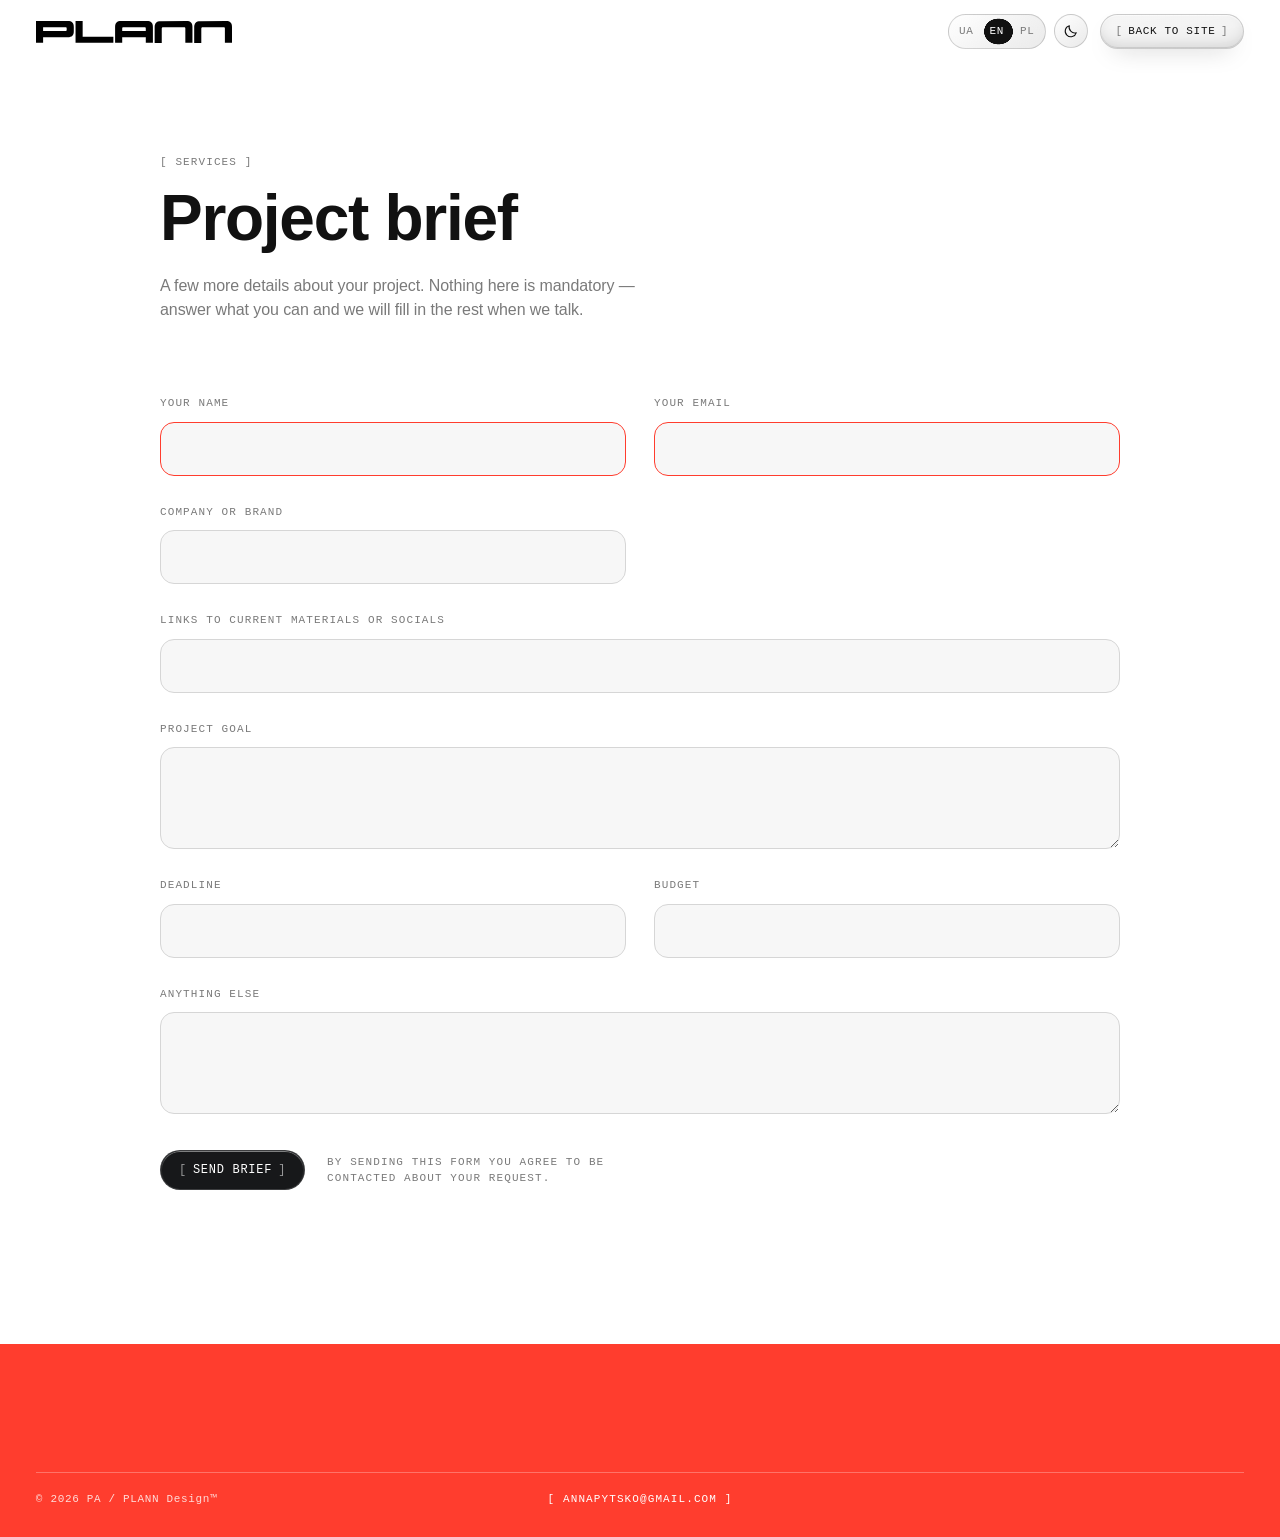
==== brief.html @ 2daeed13 "Nowy kroj pisma: Satoshi + Clash Display zamiast Switzer Satoshi w tekscie i interfejsie, Clash Disp" ====
<!DOCTYPE html>
<html lang="en" data-theme="light">
<head>
  <meta charset="utf-8">
  <meta name="viewport" content="width=device-width, initial-scale=1">
  <title>Project brief · PLANN Design</title>
  <meta name="description" content="A short brief that helps me prepare for your project.">
  <meta name="theme-color" content="#faf9f7">

  <!-- Strona pomocnicza: nie ma jej w nawigacji, prowadzi do niej tylko
       automatyczna odpowiedz wysylana po formularzu kontaktowym. -->
  <meta name="robots" content="noindex, follow">
  <link rel="canonical" href="https://annapl20.github.io/plann_design/brief.html">

  <link rel="icon" href="img/logo-pa-dark.svg" type="image/svg+xml" media="(prefers-color-scheme: light)">
  <link rel="icon" href="img/logo-pa-white.svg" type="image/svg+xml" media="(prefers-color-scheme: dark)">

  <link rel="preload" href="fonts/Satoshi-400.woff2" as="font" type="font/woff2" crossorigin>
  <link rel="preload" href="fonts/Satoshi-500.woff2" as="font" type="font/woff2" crossorigin>
  <link rel="stylesheet" href="style.css">
</head>

<body class="is-loaded" data-meta-key="brief">
  <a class="skip" href="#main" data-i18n="a11y.skip">Skip to content</a>
  <div class="cursor" aria-hidden="true"><span>View</span></div>

  <!-- Szapka uproszczona: logo, powrot na strone glowna, jezyk i motyw -->
  <header class="nav" id="nav">
    <a class="logo" href="index.html" data-i18n-attr="aria-label:a11y.home" aria-label="PLANN Design — home">
      <img class="logo__img logo__img--onink" src="img/logo-plann-white.svg" alt="PLANN Design" onerror="this.closest('.logo').classList.add('is-missing')">
      <img class="logo__img logo__img--onpaper" src="img/logo-plann-dark.svg" alt="" aria-hidden="true" onerror="this.closest('.logo').classList.add('is-missing')">
      <span class="logo__text" aria-hidden="true">PLANN</span>
    </a>

    <div class="nav__right">
      <div class="lang nav__lang" role="group" aria-label="Language">
        <button class="lang__btn" type="button" data-lang="uk" aria-pressed="false">UA</button>
        <button class="lang__btn is-active" type="button" data-lang="en" aria-pressed="true">EN</button>
        <button class="lang__btn" type="button" data-lang="pl" aria-pressed="false">PL</button>
      </div>

      <button class="theme-toggle" id="themeToggle" type="button" aria-pressed="false" data-i18n-attr="aria-label:a11y.theme" aria-label="Switch color theme">
        <svg class="icon-sun" viewBox="0 0 24 24" width="16" height="16" fill="none" stroke="currentColor" stroke-width="1.6" stroke-linecap="round"><circle cx="12" cy="12" r="4"/><path d="M12 2v2M12 20v2M2 12h2M20 12h2M4.9 4.9l1.4 1.4M17.7 17.7l1.4 1.4M4.9 19.1l1.4-1.4M17.7 6.3l1.4-1.4"/></svg>
        <svg class="icon-moon" viewBox="0 0 24 24" width="16" height="16" fill="none" stroke="currentColor" stroke-width="1.6" stroke-linecap="round" stroke-linejoin="round"><path d="M20 14.5A8.5 8.5 0 0 1 9.5 4a8.5 8.5 0 1 0 10.5 10.5Z"/></svg>
      </button>

      <a class="btn btn--small nav__back" href="index.html">
        <span class="btn__br" aria-hidden="true">[</span><span data-i18n="brief.back">Back to site</span><span class="btn__br" aria-hidden="true">]</span>
      </a>
    </div>
  </header>

  <main id="main">
    <section class="section brief">
      <div class="container brief__inner">
        <p class="label label--br" data-i18n="services.label">Services</p>
        <h1 class="display h2 brief__title" data-i18n="brief.title">Project brief</h1>
        <p class="lead brief__intro" data-i18n="brief.intro">A few more details about your project. Nothing here is mandatory — answer what you can and we will fill in the rest when we talk.</p>

        <form class="brief__form" data-brief-form novalidate>
          <label class="field">
            <span class="label field__label" data-i18n="brief.name">Your name</span>
            <input class="field__input" type="text" name="name" autocomplete="name" data-brief-name required>
          </label>

          <label class="field">
            <span class="label field__label" data-i18n="brief.email">Your email</span>
            <input class="field__input" type="email" name="email" autocomplete="email" inputmode="email" spellcheck="false" data-brief-email required>
          </label>

          <label class="field">
            <span class="label field__label" data-i18n="brief.company">Company or brand</span>
            <input class="field__input" type="text" name="company" autocomplete="organization">
          </label>

          <label class="field field--wide">
            <span class="label field__label" data-i18n="brief.links">Links to current materials or socials</span>
            <input class="field__input" type="text" name="links" inputmode="url" spellcheck="false">
          </label>

          <label class="field field--wide">
            <span class="label field__label" data-i18n="brief.goal">Project goal</span>
            <textarea class="field__input field__input--area" name="goal" rows="3"></textarea>
          </label>

          <label class="field">
            <span class="label field__label" data-i18n="brief.deadline">Deadline</span>
            <input class="field__input" type="text" name="deadline">
          </label>

          <label class="field">
            <span class="label field__label" data-i18n="brief.budget">Budget</span>
            <input class="field__input" type="text" name="budget">
          </label>

          <label class="field field--wide">
            <span class="label field__label" data-i18n="brief.extra">Anything else</span>
            <textarea class="field__input field__input--area" name="extra" rows="3"></textarea>
          </label>

          <!-- Pola techniczne FormSubmit (formsubmit.co) -->
          <input type="hidden" name="_subject" value="Project brief from PLANN Design website">
          <input type="hidden" name="_template" value="table">
          <input type="hidden" name="_captcha" value="false">
          <!-- Pulapka na boty -->
          <input class="wiz__honey" type="text" name="_honey" tabindex="-1" autocomplete="off" aria-hidden="true">

          <div class="brief__actions field--wide">
            <button class="btn btn--solid" type="submit" data-brief-send>
              <span class="btn__br" aria-hidden="true">[</span><span data-brief-send-label data-i18n="brief.send">Send brief</span><span class="btn__br" aria-hidden="true">]</span>
            </button>
            <p class="label brief__note" data-i18n="wiz.consent">By sending this form you agree to be contacted about your request.</p>
          </div>

          <p class="wiz__fail field--wide" data-brief-fail hidden role="alert">
            <span data-brief-fail-text data-i18n="brief.fail">The brief did not go through. Please write to me directly:</span>
            <a href="mailto:annapytsko@gmail.com?subject=Project%20brief">annapytsko@gmail.com</a>
          </p>
        </form>

        <!-- Ekran podziekowania — ten sam co w kreatorze na stronie glownej -->
        <div class="brief__done" data-brief-done hidden>
          <span class="wiz__check" aria-hidden="true">
            <svg viewBox="0 0 48 48" width="100%" height="100%" fill="none" stroke="currentColor" stroke-width="3" stroke-linecap="round" stroke-linejoin="round"><path d="M10 25.5 20 35 38 14"/></svg>
          </span>
          <h2 class="display wiz__q" data-i18n="brief.doneTitle">Brief received</h2>
          <p class="wiz__doneLead" data-i18n="brief.doneLead">Thank you. I will read it and get back to you within 24-48 hours.</p>
          <a class="btn" href="index.html">
            <span class="btn__br" aria-hidden="true">[</span><span data-i18n="brief.back">Back to site</span><span class="btn__br" aria-hidden="true">]</span>
          </a>
        </div>
      </div>
    </section>
  </main>

  <footer class="footer accent-block" id="footer">
    <div class="container">
      <div class="footer__grid">
        <p class="label footer__meta">© <span data-year>2026</span> PA / PLANN Design™</p>
        <a class="label footer__top" href="mailto:annapytsko@gmail.com">[ annapytsko@gmail.com ]</a>
      </div>
    </div>
  </footer>

  <!-- Filtr gooey dla przelacznika jezyka -->
  <svg class="goo-defs" width="0" height="0" aria-hidden="true" focusable="false" style="position:absolute;width:0;height:0;overflow:hidden">
    <filter id="goo-lang" color-interpolation-filters="sRGB">
      <feGaussianBlur in="SourceGraphic" stdDeviation="5" result="blur"/>
      <feColorMatrix in="blur" type="matrix" values="1 0 0 0 0  0 1 0 0 0  0 0 1 0 0  0 0 0 24 -12"/>
    </filter>
  </svg>

  <script src="js/i18n.js" defer></script>
  <script src="script.js" defer></script>
  <script src="js/ui-liquid.js" defer></script>
  <script src="js/brief.js" defer></script>
</body>
</html>
---- style.css ----
/* =============================================================================
   PLANN Design — Anna Pytsko · portfolio
   Struktura pliku:
   0. Fonty lokalne (@font-face)
   1. Tokeny (kolory, fonty, odstępy)   7. Sekcja Projekty      13. Stopka
   2. Reset i baza                      8. Sekcja O mnie        14. Warstwy globalne (siatka, kursor, rozmycie)
   3. Typografia                        9. Sekcja Usługi        15. Animacje wejścia / reveal
   4. Układ                            10. Sekcja Sklep         16. Responsywność
   5. Nawigacja + menu mobilne         11. Sekcja Kontakt       17. Ograniczony ruch
   6. Przyciski + hero                 12. Pasek przewijany
   ============================================================================= */

/* ---------------------------------------------------------------------------
   0. FONTY LOKALNE (folder fonts/)
   Zadnych zapytan do obcych serwerow — wszystkie pliki .woff2 leza w projekcie.
     Satoshi        — Fontshare, bezplatna licencja komercyjna: tekst i interfejs
     Clash Display  — Fontshare, bezplatna licencja komercyjna: duze naglowki
     Fragment Mono  — OFL: podpisy techniczne, etykiety, adnotacje
     DSEG7 Classic  — OFL: wylacznie cyfry zegara (wyglad elektronicznego tabla)
   Satoshi nie zawiera cyrylicy, wiec dla zakresu cyrylickiego ta sama rodzina
   wskazuje na plik Inter (unicode-range decyduje znak po znaku).
   --------------------------------------------------------------------------- */
@font-face {
  font-family: "Satoshi";
  src: url("fonts/Satoshi-400.woff2") format("woff2");
  font-weight: 400;
  font-style: normal;
  font-display: swap;
}
@font-face {
  font-family: "Satoshi";
  src: url("fonts/Satoshi-500.woff2") format("woff2");
  font-weight: 500;
  font-style: normal;
  font-display: swap;
}
@font-face {
  font-family: "Satoshi";
  src: url("fonts/Satoshi-700.woff2") format("woff2");
  font-weight: 600 900;
  font-style: normal;
  font-display: swap;
}
/* Cyrylica — Satoshi jej nie ma, wiec podstawiamy Inter w tym samym zakresie */
@font-face {
  font-family: "Satoshi";
  src: url("fonts/Inter-var-cyrillic.woff2") format("woff2");
  font-weight: 100 900;
  font-style: normal;
  font-display: swap;
  unicode-range: U+0301, U+0400-045F, U+0490-0491, U+04B0-04B1, U+2116;
}

/* Krój tytulowy — szeroki, charakterystyczny, tylko do duzych naglowkow */
@font-face {
  font-family: "Clash Display";
  src: url("fonts/ClashDisplay-500.woff2") format("woff2");
  font-weight: 400 500;
  font-style: normal;
  font-display: swap;
}
@font-face {
  font-family: "Clash Display";
  src: url("fonts/ClashDisplay-600.woff2") format("woff2");
  font-weight: 600 900;
  font-style: normal;
  font-display: swap;
}
@font-face {
  font-family: "Clash Display";
  src: url("fonts/Inter-var-cyrillic.woff2") format("woff2");
  font-weight: 100 900;
  font-style: normal;
  font-display: swap;
  unicode-range: U+0301, U+0400-045F, U+0490-0491, U+04B0-04B1, U+2116;
}

/* Mono — adnotacje, etykiety */
@font-face {
  font-family: "Fragment Mono";
  src: url("fonts/FragmentMono-400-latin.woff2") format("woff2");
  font-weight: 400;
  font-style: normal;
  font-display: swap;
  unicode-range: U+0000-00FF, U+0131, U+0152-0153, U+02BB-02BC, U+02C6, U+02DA, U+02DC, U+2000-206F, U+20AC, U+2122, U+2191, U+2193, U+2212, U+2215, U+FEFF, U+FFFD;
}
@font-face {
  font-family: "Fragment Mono";
  src: url("fonts/FragmentMono-400-latin-ext.woff2") format("woff2");
  font-weight: 400;
  font-style: normal;
  font-display: swap;
  unicode-range: U+0100-02BA, U+02BD-02C5, U+02C7-02CC, U+02CE-02D7, U+02DD-02FF, U+1D00-1DBF, U+1E00-1E9F, U+1EF2-1EFF, U+20A0-20AB, U+20AD-20C0, U+2113, U+2C60-2C7F, U+A720-A7FF;
}
@font-face {
  font-family: "Fragment Mono";
  src: url("fonts/FragmentMono-400i-latin.woff2") format("woff2");
  font-weight: 400;
  font-style: italic;
  font-display: swap;
  unicode-range: U+0000-00FF, U+0131, U+0152-0153, U+02BB-02BC, U+02C6, U+02DA, U+02DC, U+2000-206F, U+20AC, U+2122, U+2191, U+2193, U+2212, U+2215, U+FEFF, U+FFFD;
}
@font-face {
  font-family: "Fragment Mono";
  src: url("fonts/FragmentMono-400i-latin-ext.woff2") format("woff2");
  font-weight: 400;
  font-style: italic;
  font-display: swap;
  unicode-range: U+0100-02BA, U+02BD-02C5, U+02C7-02CC, U+02CE-02D7, U+02DD-02FF, U+1D00-1DBF, U+1E00-1E9F, U+1EF2-1EFF, U+20A0-20AB, U+20AD-20C0, U+2113, U+2C60-2C7F, U+A720-A7FF;
}

/* Zegar — tylko cyfry, dwukropek i spacja */
@font-face {
  font-family: "DSEG7 Classic";
  src: url("fonts/DSEG7Classic-Regular.woff2") format("woff2");
  font-weight: 400;
  font-style: normal;
  font-display: swap;
  unicode-range: U+0020, U+0030-0039, U+003A, U+002E;
}

/* ---------------------------------------------------------------------------
   1. TOKENY
   "Tusz" (ink) i "papier" (paper) to dwie powierzchnie strony. Motyw decyduje,
   która jest tłem, a sekcje z klasą .invert odwracają je lokalnie.
   Kolor akcentu zmienisz w jednym miejscu: --accent-onink / --accent-onpaper.
   --------------------------------------------------------------------------- */
:root {
  --ink: #0b0b0c;
  --paper: #faf9f7;
  --accent-onink: #ff3d2e;
  --accent-onpaper: #ff3d2e;
  --ok: #3ddc84;

  /* motyw domyślny: jasny — jak w referencji */
  --t-bg: var(--paper);
  --t-fg: var(--ink);
  --t-accent: var(--accent-onpaper);
  --t-accent-inv: var(--accent-onink);
  --t-onink: none;
  --t-onpaper: block;

  /* bieżąca powierzchnia (nadpisywana w .invert) */
  --bg: var(--t-bg);
  --fg: var(--t-fg);
  --accent: var(--t-accent);
  --logo-onink: var(--t-onink);
  --logo-onpaper: var(--t-onpaper);

  --font-display: "Satoshi", "Helvetica Neue", Helvetica, Arial, sans-serif;
  --font-body: "Satoshi", "Helvetica Neue", Helvetica, Arial, sans-serif;
  --font-title: "Clash Display", "Satoshi", "Helvetica Neue", Helvetica, Arial, sans-serif;
  --font-mono: "Fragment Mono", ui-monospace, "SF Mono", Menlo, Consolas, monospace;
  --font-clock: "DSEG7 Classic", "Fragment Mono", ui-monospace, monospace;

  --container: 1440px;
  --gutter: clamp(16px, 2.8vw, 40px);
  --section: clamp(96px, 12vw, 160px);
  --nav-h: 60px;
  --radius: 6px;
  --radius-lg: 14px;

  --ease-out: cubic-bezier(.16, 1, .3, 1);
  --ease: cubic-bezier(.22, .61, .36, 1);
}

:root[data-theme="dark"] {
  --t-bg: var(--ink);
  --t-fg: var(--paper);
  --t-accent: var(--accent-onink);
  --t-accent-inv: var(--accent-onpaper);
  --t-onink: block;
  --t-onpaper: none;
}

/* Odwrócona powierzchnia (papier w motywie ciemnym, tusz w jasnym) */
.invert {
  --bg: var(--t-fg);
  --fg: var(--t-bg);
  --accent: var(--t-accent-inv);
  --logo-onink: var(--t-onpaper);
  --logo-onpaper: var(--t-onink);
  background: var(--bg);
  color: var(--fg);
}

/* Tokeny pochodne — liczone osobno dla :root i .invert, bo zależą od --fg */
:root,
.invert,
.accent-block {
  --muted: color-mix(in srgb, var(--fg) 58%, transparent);
  --faint: color-mix(in srgb, var(--fg) 36%, transparent);
  --line: color-mix(in srgb, var(--fg) 12%, transparent);
  --line-strong: color-mix(in srgb, var(--fg) 28%, transparent);
  --surface: color-mix(in srgb, var(--fg) 5%, var(--bg));
  --surface-2: color-mix(in srgb, var(--fg) 9%, var(--bg));
}

/* ---------------------------------------------------------------------------
   2. RESET I BAZA
   --------------------------------------------------------------------------- */
*, *::before, *::after { box-sizing: border-box; }

html {
  scroll-behavior: smooth;
  scroll-padding-top: calc(var(--nav-h) + 32px);
  -webkit-text-size-adjust: 100%;
}

body {
  margin: 0;
  background: var(--t-bg);
  color: var(--t-fg);
  font-family: var(--font-body);
  font-size: 1.0625rem;
  line-height: 1.6;
  -webkit-font-smoothing: antialiased;
  -moz-osx-font-smoothing: grayscale;
  overflow-x: clip;
  transition: background-color .5s var(--ease), color .5s var(--ease);
}
body.is-locked { overflow: hidden; }

img, svg, video { display: block; max-width: 100%; }
a { color: inherit; text-decoration: none; }
button { font: inherit; color: inherit; background: none; border: 0; padding: 0; cursor: pointer; }
h1, h2, h3, p, ul, dl, dd, figure { margin: 0; }
ul { padding: 0; list-style: none; }
strong { font-weight: 700; }

::selection { background: var(--t-accent); color: #fff; }

:focus-visible { outline: 2px solid var(--accent); outline-offset: 4px; border-radius: 4px; }

.skip {
  position: absolute; left: 16px; top: -80px; z-index: 1000;
  padding: 10px 16px; border-radius: 999px;
  background: var(--t-fg); color: var(--t-bg);
  font-family: var(--font-mono); font-size: .75rem; text-transform: uppercase; letter-spacing: .06em;
}
.skip:focus { top: 16px; }

/* ---------------------------------------------------------------------------
   3. TYPOGRAFIA
   Title: Clash Display · Display/Body: Satoshi · Mono: Fragment Mono (adnotacje)
   Wszystkie pliki fontow leza lokalnie w folderze fonts/ — patrz sekcja 0.
   --------------------------------------------------------------------------- */
.label {
  font-family: var(--font-mono);
  font-size: .6875rem;
  letter-spacing: .08em;
  text-transform: uppercase;
  line-height: 1.5;
  color: var(--muted);
}
.label--br::before { content: "[ "; }
.label--br::after  { content: " ]"; }

.display {
  font-family: var(--font-display);
  font-weight: 500;
  letter-spacing: -.025em;
  line-height: .96;
  text-wrap: balance;
}
.h1 { font-size: clamp(2.75rem, 7vw, 7rem); }
.h2 { font-size: clamp(2.25rem, 4.8vw, 4.5rem); line-height: 1; }
.h3 { font-size: clamp(1.5rem, 2.6vw, 2.5rem); line-height: 1.1; letter-spacing: -.02em; }

.lead {
  font-size: clamp(1.0625rem, 1.35vw, 1.25rem);
  line-height: 1.55;
  color: var(--muted);
  max-width: 54ch;
  text-wrap: pretty;
}

/* ---------------------------------------------------------------------------
   4. UKŁAD
   --------------------------------------------------------------------------- */
.container {
  width: min(var(--container), 100% - var(--gutter) * 2);
  margin-inline: auto;
}

.section { position: relative; padding-block: var(--section); }

.section__head {
  display: grid;
  grid-template-columns: 1.1fr 1fr;
  align-items: end;
  gap: clamp(24px, 4vw, 64px);
  margin-bottom: clamp(48px, 6vw, 88px);
}
.section__title { margin-top: 20px; }
.section__aside { display: flex; flex-direction: column; gap: 24px; align-items: flex-start; }
.section__links { display: flex; flex-wrap: wrap; gap: 8px; }

/* ---------------------------------------------------------------------------
   5. NAWIGACJA + MENU MOBILNE
   --------------------------------------------------------------------------- */
.nav {
  position: fixed;
  top: 14px;
  left: 50%;
  z-index: 100;
  width: min(1360px, 100% - 28px);
  height: var(--nav-h);
  display: flex;
  align-items: center;
  justify-content: space-between;
  gap: 16px;
  padding: 0 10px 0 20px;
  border-radius: 999px;
  border: 1px solid color-mix(in srgb, var(--t-fg) 10%, transparent);
  background: color-mix(in srgb, var(--t-bg) 70%, transparent);
  -webkit-backdrop-filter: blur(18px) saturate(140%);
  backdrop-filter: blur(18px) saturate(140%);
  color: var(--t-fg);
  opacity: 0;
  transform: translate(-50%, -14px);
  transition: opacity .8s var(--ease-out) .2s, transform .8s var(--ease-out) .2s,
              width .5s var(--ease), background-color .4s var(--ease), border-color .4s var(--ease);
}
.is-loaded .nav { opacity: 1; transform: translate(-50%, 0); }
.nav--scrolled {
  width: min(1180px, 100% - 28px);
  background: color-mix(in srgb, var(--t-bg) 84%, transparent);
  border-color: color-mix(in srgb, var(--t-fg) 14%, transparent);
}

/* Logo: dwa warianty pliku, widoczność sterowana tokenem powierzchni */
.logo { display: inline-flex; align-items: center; height: 36px; flex: none; }
.logo__img { height: 100%; width: auto; }
.logo__img--onink   { display: var(--logo-onink); }
.logo__img--onpaper { display: var(--logo-onpaper); }
.logo__text {
  display: none;
  font-family: var(--font-display);
  font-weight: 600;
  font-size: 1.05rem;
  letter-spacing: .08em;
  line-height: 1;
}
.logo.is-missing .logo__img  { display: none; }
.logo.is-missing .logo__text { display: inline; }
.logo--mono { height: 82px; }
.logo--mono .logo__text { font-size: 1.6rem; letter-spacing: .02em; }
.logo--small { height: 36px; }
.logo--small .logo__text { font-size: 1.1rem; }

.nav__links {
  position: absolute;
  left: 50%;
  transform: translateX(-50%);
  display: flex;
  gap: 2px;
}
.nav__link {
  padding: 8px 13px;
  border-radius: 999px;
  font-size: .9375rem;
  color: var(--muted);
  transition: color .3s var(--ease), background-color .3s var(--ease);
}
.nav__link:hover { color: var(--t-fg); }
.nav__link[aria-current="true"] {
  color: var(--t-fg);
  background: color-mix(in srgb, var(--t-fg) 7%, transparent);
}

.nav__right { display: flex; align-items: center; gap: 8px; }

.lang {
  display: inline-flex;
  padding: 3px;
  border-radius: 999px;
  border: 1px solid var(--line);
}
.lang__btn {
  font-family: var(--font-mono);
  font-size: .6875rem;
  letter-spacing: .06em;
  padding: 7px 9px;
  border-radius: 999px;
  color: var(--muted);
  transition: color .3s var(--ease), background-color .3s var(--ease);
}
.lang__btn:hover { color: var(--fg); }
.lang__btn.is-active { background: var(--fg); color: var(--bg); }
.nav .lang__btn.is-active { background: var(--t-fg); color: var(--t-bg); }

.theme-toggle {
  width: 38px; height: 38px;
  border-radius: 50%;
  border: 1px solid var(--line);
  display: grid; place-items: center;
  transition: border-color .3s var(--ease), transform .5s var(--ease-out);
}
.theme-toggle:hover { border-color: var(--line-strong); transform: rotate(25deg); }
.theme-toggle .icon-moon { display: none; }
:root[data-theme="light"] .theme-toggle .icon-moon { display: block; }
:root[data-theme="light"] .theme-toggle .icon-sun  { display: none; }

.burger {
  display: none;
  position: relative;
  width: 40px; height: 40px;
  border-radius: 50%;
  border: 1px solid var(--line-strong);
}
.burger span {
  position: absolute; left: 12px; right: 12px; top: 50%;
  height: 1.5px; background: currentColor;
  transition: transform .45s var(--ease-out);
}
.burger span:first-child { transform: translateY(-4px); }
.burger span:last-child  { transform: translateY(3px); }
.burger.is-open span:first-child { transform: rotate(45deg); }
.burger.is-open span:last-child  { transform: rotate(-45deg); }

/* Pełnoekranowe menu mobilne */
.menu {
  position: fixed; inset: 0; z-index: 95;
  display: flex; flex-direction: column;
  padding: calc(var(--nav-h) + 48px) var(--gutter) 40px;
  background: var(--t-bg); color: var(--t-fg);
  opacity: 0; visibility: hidden;
  transform: translateY(-3%);
  transition: opacity .5s var(--ease), transform .6s var(--ease-out), visibility 0s .6s;
}
.menu.is-open {
  opacity: 1; visibility: visible; transform: none;
  transition: opacity .5s var(--ease), transform .6s var(--ease-out);
}
.menu__links { display: flex; flex-direction: column; }
.menu__link {
  display: flex; justify-content: space-between; align-items: center;
  padding: 14px 0;
  border-bottom: 1px solid var(--line);
  font-family: var(--font-display);
  font-size: clamp(2rem, 8vw, 3.25rem);
  font-weight: 500;
  letter-spacing: -.02em;
  line-height: 1.05;
  opacity: 0; transform: translateY(14px);
  transition: opacity .6s var(--ease-out), transform .6s var(--ease-out);
}
.menu.is-open .menu__link { opacity: 1; transform: none; }
.menu.is-open .menu__link:nth-child(1) { transition-delay: .12s; }
.menu.is-open .menu__link:nth-child(2) { transition-delay: .18s; }
.menu.is-open .menu__link:nth-child(3) { transition-delay: .24s; }
.menu.is-open .menu__link:nth-child(4) { transition-delay: .30s; }
.menu.is-open .menu__link:nth-child(5) { transition-delay: .36s; }
.menu__arrow { font-size: 1.25rem; color: var(--muted); }
.menu__foot {
  margin-top: auto;
  display: flex; justify-content: space-between; align-items: flex-end; gap: 24px;
}
.menu__social { display: flex; gap: 18px; }

/* ---------------------------------------------------------------------------
   6. PRZYCISKI (w nawiasach, jak adnotacje na planie) + HERO
   --------------------------------------------------------------------------- */
.btn {
  display: inline-flex; align-items: center; gap: .5em;
  padding: 13px 18px;
  border-radius: 999px;
  border: 1px solid var(--line-strong);
  font-family: var(--font-mono);
  font-size: .75rem;
  letter-spacing: .06em;
  text-transform: uppercase;
  line-height: 1;
  white-space: nowrap;
  color: var(--fg);
  transition: background-color .35s var(--ease), color .35s var(--ease), border-color .35s var(--ease), transform .35s var(--ease-out);
}
.btn__br { display: inline-block; color: var(--muted); transition: transform .4s var(--ease-out), color .35s; }
.btn:hover { border-color: var(--fg); }
.btn:hover .btn__br:first-child { transform: translateX(-4px); }
.btn:hover .btn__br:last-child  { transform: translateX(4px); }
.btn--solid { background: var(--fg); color: var(--bg); border-color: var(--fg); }
.btn--solid .btn__br { color: color-mix(in srgb, var(--bg) 55%, transparent); }
.btn--solid:hover { background: color-mix(in srgb, var(--fg) 82%, var(--accent)); border-color: transparent; transform: translateY(-1px); }
.btn--small { padding: 11px 15px; font-size: .6875rem; }

/* Hero */
.hero {
  position: relative;
  isolation: isolate;
  overflow: hidden;
  min-height: 100svh;
  display: flex;
  flex-direction: column;
  padding-top: calc(var(--nav-h) + 72px);
}
.hero__video {
  position: absolute;
  inset: 0;
  z-index: -3;
  width: 100%;
  height: 100%;
  object-fit: cover;
  opacity: .32;
  filter: saturate(.72) contrast(1.06);
}
.hero__inner {
  flex: 1;
  display: flex;
  flex-direction: column;
  justify-content: flex-end;
  padding-bottom: 48px; /* utrzymuje pasek meta powyżej strefy rozmycia u dołu ekranu */
}
.hero__glow {
  position: absolute; inset: 0; z-index: -1; pointer-events: none;
  background:
    radial-gradient(52% 44% at 80% 14%, color-mix(in srgb, var(--accent) 13%, transparent), transparent 70%),
    radial-gradient(36% 30% at 12% 88%, color-mix(in srgb, var(--fg) 5%, transparent), transparent 70%);
  animation: drift 24s ease-in-out infinite alternate;
}
:root[data-theme="dark"] .hero__glow {
  background:
    radial-gradient(52% 44% at 80% 14%, color-mix(in srgb, var(--accent) 22%, transparent), transparent 70%),
    radial-gradient(36% 30% at 12% 88%, color-mix(in srgb, var(--fg) 7%, transparent), transparent 70%);
}
@keyframes drift {
  from { transform: translate3d(0, 0, 0) scale(1); }
  to   { transform: translate3d(-3%, 4%, 0) scale(1.06); }
}
.hero__grain {
  position: absolute; inset: 0; z-index: -1; pointer-events: none;
  opacity: .06;
  background-image: url("data:image/svg+xml,%3Csvg xmlns='http://www.w3.org/2000/svg' width='160' height='160'%3E%3Cfilter id='n'%3E%3CfeTurbulence type='fractalNoise' baseFrequency='.9' numOctaves='2' stitchTiles='stitch'/%3E%3C/filter%3E%3Crect width='100%25' height='100%25' filter='url(%23n)'/%3E%3C/svg%3E");
  background-size: 160px 160px;
}

.hero__top {
  display: flex; justify-content: space-between; align-items: center; gap: 24px;
  margin-bottom: clamp(36px, 6vh, 80px);
}
.status {
  display: inline-flex; align-items: center; gap: 10px;
  font-family: var(--font-mono); font-size: .6875rem; letter-spacing: .08em; text-transform: uppercase;
  color: var(--muted);
}
.status__dot {
  width: 8px; height: 8px; border-radius: 50%;
  background: var(--ok);
  box-shadow: 0 0 0 0 color-mix(in srgb, var(--ok) 60%, transparent);
  animation: pulse 2.4s ease-out infinite;
}
@keyframes pulse {
  0%   { box-shadow: 0 0 0 0 color-mix(in srgb, var(--ok) 55%, transparent); }
  70%  { box-shadow: 0 0 0 10px transparent; }
  100% { box-shadow: 0 0 0 0 transparent; }
}

.hero__title { max-width: 13ch; margin-bottom: clamp(32px, 5vh, 56px); }

.hero__row {
  display: grid;
  grid-template-columns: 1.1fr 1fr;
  align-items: end;
  gap: 32px;
  margin-bottom: clamp(48px, 8vh, 96px);
}
.hero__actions { display: flex; flex-wrap: wrap; gap: 10px; justify-content: flex-end; }

.hero__meta {
  position: relative;
  display: grid;
  grid-template-columns: 1fr 1fr 1fr;
  gap: 24px;
  padding: 22px 0 28px;
  font-family: var(--font-mono);
  font-size: .6875rem;
  letter-spacing: .08em;
  text-transform: uppercase;
  color: var(--muted);
}
.hero__meta::before {
  content: "";
  position: absolute; left: 0; right: 0; top: 0; height: 1px;
  background: var(--line-strong);
  transform: scaleX(0); transform-origin: left;
  transition: transform 1.4s var(--ease-out) .7s;
}
.is-loaded .hero__meta::before { transform: scaleX(1); }
.hero__time { text-align: center; }
.hero__time .clock { color: var(--fg); font-variant-numeric: tabular-nums; }
.hero__scroll { text-align: right; }
.hero__scrollIcon { display: inline-block; animation: nudge 2s ease-in-out infinite; }
@keyframes nudge { 0%, 100% { transform: translateY(0); } 50% { transform: translateY(4px); } }

/* ---------------------------------------------------------------------------
   7. PROJEKTY — karty jako "arkusze" planu z blokiem tytułowym
   --------------------------------------------------------------------------- */
.projects__grid {
  display: grid;
  grid-template-columns: repeat(3, minmax(0, 1fr));
  gap: clamp(28px, 3.5vw, 56px) clamp(16px, 2vw, 30px);
}
.projects__grid .card:nth-child(n + 7) { display: none; }
.card { display: block; position: relative; color: var(--fg); }

.card__media {
  position: relative;
  aspect-ratio: 5 / 6;
  border-radius: var(--radius);
  overflow: hidden;
  background: var(--surface);
}
.card__media::after {
  content: "";
  position: absolute;
  inset: -2px;
  z-index: 2;
  pointer-events: none;
  opacity: 0;
  background: radial-gradient(ellipse 115px 145px at var(--card-x, 50%) var(--card-y, 50%), rgba(255,255,255,.98) 0%, rgba(255,255,255,.74) 28%, transparent 72%);
  mix-blend-mode: difference;
  filter: blur(7px) contrast(1.25);
  transform: scale(1.05);
  transition: opacity .35s ease, filter .5s var(--ease-out), transform .7s var(--ease-out);
}
.card__media.is-liquid::after { opacity: .92; }
.card__media.is-liquid::before {
  content: "";
  position: absolute;
  z-index: 3;
  left: var(--card-x, 50%);
  top: var(--card-y, 50%);
  width: 105px;
  height: 135px;
  border: 1px solid rgba(255,255,255,.52);
  border-radius: 46% 54% 50% 48%;
  transform: translate(-50%, -50%) rotate(var(--card-tilt, 0deg));
  opacity: 0;
  pointer-events: none;
  mix-blend-mode: screen;
  filter: blur(.3px);
  transition: opacity .35s ease, border-radius .7s var(--ease-out);
  animation: image-liquid 2.4s ease-in-out infinite;
}
.card__media.is-liquid::before { opacity: .66; }
@keyframes image-liquid {
  0%, 100% { border-radius: 46% 54% 50% 48%; transform: translate(-50%, -50%) rotate(var(--card-tilt, 0deg)) scale(1); }
  50% { border-radius: 58% 42% 44% 56%; transform: translate(-50%, -50%) rotate(var(--card-tilt, 0deg)) scale(1.08, .94); }
}
.card__ph, .card__img {
  position: absolute; inset: 0; z-index: 1; width: 100%; height: 100%;
  transition: transform 1.1s var(--ease-out);
}
.card__ph {
  background:
    radial-gradient(80% 60% at 20% 15%, color-mix(in srgb, var(--fg) 9%, transparent), transparent 70%),
    linear-gradient(160deg,
      color-mix(in srgb, var(--fg) 9%, var(--bg)) 0%,
      color-mix(in srgb, var(--fg) 3%, var(--bg)) 55%,
      color-mix(in srgb, var(--accent) var(--tint, 0%), var(--bg)) 100%);
}
.card__img { object-fit: cover; }
.card:hover .card__ph, .card:hover .card__img { transform: scale(1.04); }

.card__num {
  position: absolute; right: 6%; bottom: 3%;
  font-family: var(--font-display);
  font-weight: 600;
  font-size: clamp(5rem, 11vw, 11rem);
  line-height: 1;
  letter-spacing: -.04em;
  color: transparent;
  -webkit-text-stroke: 1px color-mix(in srgb, var(--fg) 26%, transparent);
  user-select: none;
  transition: -webkit-text-stroke-color .5s var(--ease), transform 1.1s var(--ease-out);
}
.card:hover .card__num { -webkit-text-stroke-color: color-mix(in srgb, var(--fg) 60%, transparent); transform: translateY(-6px); }

/* Znaczniki narożne (pasery) — pojawiają się po najechaniu */
.card__marks {
  --c: var(--line-strong);
  position: absolute; inset: 14px;
  pointer-events: none;
  opacity: 0;
  transition: opacity .5s var(--ease), inset .6s var(--ease-out);
  background:
    linear-gradient(var(--c), var(--c)) 0 0 / 14px 1px no-repeat,
    linear-gradient(var(--c), var(--c)) 0 0 / 1px 14px no-repeat,
    linear-gradient(var(--c), var(--c)) 100% 0 / 14px 1px no-repeat,
    linear-gradient(var(--c), var(--c)) 100% 0 / 1px 14px no-repeat,
    linear-gradient(var(--c), var(--c)) 0 100% / 14px 1px no-repeat,
    linear-gradient(var(--c), var(--c)) 0 100% / 1px 14px no-repeat,
    linear-gradient(var(--c), var(--c)) 100% 100% / 14px 1px no-repeat,
    linear-gradient(var(--c), var(--c)) 100% 100% / 1px 14px no-repeat;
}
.card:hover .card__marks { opacity: 1; inset: 10px; }

.card__body {
  display: flex; justify-content: space-between; align-items: flex-start; gap: 20px;
  padding-top: 20px;
}
.card__title {
  font-family: var(--font-display);
  font-weight: 500;
  font-size: clamp(1.1rem, 1.35vw, 1.45rem);
  letter-spacing: -.02em;
  line-height: 1.15;
}
.card__desc { margin-top: 6px; font-size: .9375rem; color: var(--muted); max-width: 40ch; }
.card__arrow {
  flex: none;
  width: 42px; height: 42px;
  border: 1px solid var(--line-strong);
  border-radius: 50%;
  display: grid; place-items: center;
  transition: background-color .4s var(--ease), color .4s var(--ease), border-color .4s var(--ease), transform .5s var(--ease-out);
}
.card:hover .card__arrow { background: var(--fg); color: var(--bg); border-color: var(--fg); transform: rotate(45deg); }

/* Blok tytułowy arkusza */
.tblock {
  display: grid;
  grid-template-columns: auto 1fr auto;
  margin-top: 16px;
  border: 1px solid var(--line);
  border-radius: 3px;
  font-family: var(--font-mono);
  font-size: .625rem;
  letter-spacing: .08em;
  text-transform: uppercase;
  color: var(--muted);
  transition: border-color .4s var(--ease);
}
.tblock > * { padding: 9px 12px; white-space: nowrap; overflow: hidden; text-overflow: ellipsis; }
.tblock > * + * { border-left: 1px solid var(--line); }
.card:hover .tblock { border-color: var(--line-strong); }

/* ---------------------------------------------------------------------------
   8. O MNIE
   --------------------------------------------------------------------------- */
.about__grid {
  display: grid;
  grid-template-columns: 5fr 7fr;
  gap: clamp(40px, 6vw, 120px);
  align-items: start;
}
.about__aside { position: sticky; top: calc(var(--nav-h) + 48px); }
.about__mono { margin-top: 48px; }
.about__text {
  font-family: var(--font-body);
  font-weight: 500;
  font-size: clamp(1.35rem, 2.1vw, 1.95rem);
  line-height: 1.35;
  letter-spacing: -.012em;
  text-wrap: pretty;
}
.facts { margin-top: 48px; border-top: 1px solid var(--line); }
.facts__row {
  display: grid;
  grid-template-columns: minmax(120px, .3fr) 1fr;
  gap: 16px;
  padding: 16px 0;
  border-bottom: 1px solid var(--line);
}
.facts__row dt { padding-top: 3px; }
.facts__row dd { font-size: 1.0625rem; }
.about__cta { margin-top: 40px; }

/* ---------------------------------------------------------------------------
   9. USŁUGI (sekcja .invert)
   --------------------------------------------------------------------------- */
.services__grid {
  display: grid;
  grid-template-columns: 5fr 7fr;
  gap: clamp(40px, 6vw, 120px);
  align-items: start;
}
.services__aside { position: sticky; top: calc(var(--nav-h) + 48px); }
.services__lead { margin: 24px 0 32px; }

.svc { border-top: 1px solid var(--line); }
.svc__row {
  position: relative;
  display: grid;
  grid-template-columns: 42px minmax(0, 1fr) minmax(220px, .8fr);
  align-items: center;
  gap: 20px;
  padding: 24px 0;
  border-bottom: 1px solid var(--line);
}
.svc__index { color: var(--muted); font-family: var(--font-mono); font-size: .7rem; letter-spacing: .08em; }
.svc__title { transition: transform .6s var(--ease-out), color .5s var(--ease); }
.svc__desc { margin-top: 10px; max-width: 52ch; color: var(--muted); transition: color .5s var(--ease); }
.svc__row:hover .svc__title { transform: translateX(14px); color: var(--accent); }
.svc__row:hover .svc__desc { color: var(--fg); }

.pills { margin-top: clamp(64px, 8vw, 112px); display: grid; gap: 12px; }
.pill {
  display: inline-flex; align-items: center;
  margin-right: 12px;
  padding: 11px 16px;
  border: 1px solid var(--line-strong);
  border-radius: 999px;
  font-family: var(--font-mono);
  font-size: .6875rem;
  letter-spacing: .06em;
  text-transform: uppercase;
  white-space: nowrap;
  color: var(--fg);
}

/* ---------------------------------------------------------------------------
   10. SKLEP
   --------------------------------------------------------------------------- */
.shop__title { display: flex; flex-wrap: wrap; align-items: center; gap: .3em .5em; }
.badge {
  display: inline-block;
  padding: 7px 11px;
  border-radius: 999px;
  background: var(--accent); color: #fff;
  font-family: var(--font-mono); font-size: .625rem; letter-spacing: .1em; text-transform: uppercase;
  line-height: 1;
  vertical-align: middle;
  transform: translateY(-.15em);
}
.shop__grid {
  display: grid;
  grid-template-columns: repeat(3, 1fr);
  gap: 16px;
}
.shop__card {
  display: flex; flex-direction: column; justify-content: space-between; gap: 40px;
  min-height: 300px;
  padding: 28px;
  border: 1px solid var(--line);
  border-radius: var(--radius-lg);
  background: var(--surface);
  transition: border-color .4s var(--ease), transform .6s var(--ease-out), background-color .4s var(--ease);
}
.shop__card:hover { border-color: var(--line-strong); background: var(--surface-2); transform: translateY(-4px); }
.shop__icon { color: var(--fg); opacity: .9; }
.shop__name {
  font-family: var(--font-display);
  font-weight: 500;
  font-size: 1.5rem;
  letter-spacing: -.02em;
  line-height: 1.15;
}
.shop__desc { margin-top: 8px; color: var(--muted); font-size: .9375rem; }
.shop__soon { color: var(--accent); }
.shop__cta { margin-top: 40px; display: flex; flex-wrap: wrap; align-items: center; gap: 20px; }

/* ---------------------------------------------------------------------------
   11. KONTAKT (sekcja .invert)
   --------------------------------------------------------------------------- */
.contact__title { max-width: 16ch; margin-top: 20px; }
.contact__lead { margin-top: 28px; }
.contact__email {
  display: inline-block;
  margin-top: 40px;
  font-family: var(--font-display);
  font-weight: 500;
  font-size: clamp(1.2rem, 2.6vw, 2.5rem);
  letter-spacing: -.025em;
  line-height: 1.1;
  border-bottom: 2px solid currentColor;
  overflow-wrap: anywhere;
  transition: color .35s var(--ease), border-color .35s var(--ease);
}
.contact__email:hover { color: var(--accent); }

.contact__grid { margin-top: clamp(56px, 7vw, 96px); }
.contact__socialsLabel { margin-bottom: 16px; }
.socials { border-top: 1px solid var(--line); }
.socials__row {
  display: grid;
  grid-template-columns: 1fr 1fr auto;
  align-items: center;
  gap: 16px;
  padding: 12px 16px;
  border: 1px solid var(--line);
  border-radius: 18px;
  margin-bottom: 8px;
  border-bottom: 1px solid var(--line);
  transition: padding-left .45s var(--ease-out);
}
.socials__row:hover { padding-left: 14px; }
.socials__name { font-family: var(--font-display); font-weight: 500; font-size: clamp(1.05rem, 1.5vw, 1.35rem); letter-spacing: -.02em; }
.socials__handle { text-transform: none; letter-spacing: .02em; }
.socials__arrow { font-size: 1.25rem; color: var(--muted); transition: transform .45s var(--ease-out), color .35s; }
.socials__row:hover .socials__arrow { transform: translate(4px, -4px); color: var(--fg); }

/* ---------------------------------------------------------------------------
   12. PASEK PRZEWIJANY (marquee)
   --------------------------------------------------------------------------- */
.marquee {
  overflow: hidden;
  -webkit-mask-image: linear-gradient(90deg, transparent, #000 8%, #000 92%, transparent);
  mask-image: linear-gradient(90deg, transparent, #000 8%, #000 92%, transparent);
}
.marquee--main { border-block: 1px solid var(--line); padding: 20px 0; }
.marquee__track { display: flex; width: max-content; animation: marquee 40s linear infinite; }
.marquee--reverse .marquee__track { animation-direction: reverse; }
.marquee:hover .marquee__track { animation-play-state: paused; }
.marquee__group { display: flex; align-items: center; }
.marquee__item {
  display: inline-flex; align-items: center; gap: 40px;
  padding-right: 40px;
  font-family: var(--font-display);
  font-weight: 500;
  font-size: clamp(1.1rem, 1.6vw, 1.5rem);
  letter-spacing: -.01em;
  white-space: nowrap;
  color: var(--muted);
}
.marquee__item::after { content: ""; width: 6px; height: 6px; border-radius: 50%; background: var(--accent); }
.marquee--pills .marquee__track { animation-duration: 50s; }
@keyframes marquee { to { transform: translateX(-50%); } }

/* ---------------------------------------------------------------------------
   13. STOPKA (sekcja .invert)
   --------------------------------------------------------------------------- */
.footer { padding: 0 0 40px; }
.footer__grid {
  display: grid;
  grid-template-columns: auto 1fr auto;
  align-items: center;
  gap: 24px;
  padding-top: 28px;
  border-top: 1px solid var(--line);
}
.footer__brand { display: flex; align-items: center; gap: 14px; }
.footer__name { display: block; font-family: var(--font-display); font-weight: 500; font-size: 1rem; letter-spacing: -.01em; }
.footer__tagline { display: block; }
.footer__meta { text-align: center; }
.footer__top { color: var(--fg); transition: color .3s; }
.footer__top:hover { color: var(--accent); }

/* ---------------------------------------------------------------------------
   14. WARSTWY GLOBALNE: siatka planu, kursor, rozmycie u dołu
   --------------------------------------------------------------------------- */
/* Siatka: warstwa bazowa (ledwo widoczna) + warstwa odsłaniana wokół kursora.
   mix-blend-mode: difference sprawia, że linie są jasne na tuszu i ciemne na papierze. */
.gridlayer {
  position: fixed; inset: 0; z-index: 1;
  pointer-events: none;
  mix-blend-mode: difference;
}
.gridlayer__base, .gridlayer__spot {
  position: absolute; inset: 0;
  background-image:
    linear-gradient(to right, rgba(255, 255, 255, .95) 1px, transparent 1px),
    linear-gradient(to bottom, rgba(255, 255, 255, .95) 1px, transparent 1px);
  background-size: 56px 56px;
  background-position: center top;
}
.gridlayer__base { opacity: .04; }
.gridlayer__spot {
  opacity: .16;
  -webkit-mask-image: radial-gradient(280px circle at var(--mx, -9999px) var(--my, -9999px), #000 0%, transparent 100%);
  mask-image: radial-gradient(280px circle at var(--mx, -9999px) var(--my, -9999px), #000 0%, transparent 100%);
}

.cursor {
  position: fixed; left: 0; top: 0; z-index: 999;
  width: 18px; height: 18px;
  border: 1px solid #fff;
  border-radius: 7px;
  pointer-events: none;
  mix-blend-mode: difference;
  opacity: 0;
  transition: width .35s var(--ease-out), height .35s var(--ease-out), opacity .35s, background-color .35s;
}
.cursor span {
  display: block;
  width: 0;
  overflow: hidden;
  opacity: 0;
  white-space: nowrap;
  font-family: var(--font-mono);
  font-size: .62rem;
  letter-spacing: .04em;
  text-transform: uppercase;
  color: #111;
  transition: width .35s var(--ease-out), opacity .2s ease .08s;
}
.cursor.is-visible { opacity: .75; }
.cursor.is-hover { width: 28px; height: 28px; border-radius: 10px; background: rgba(255, 255, 255, .9); opacity: .9; }
.cursor.is-work {
  width: 92px;
  height: 54px;
  border-radius: 14px;
  border-color: rgba(255,255,255,.6);
  background: rgba(255,255,255,.78);
  box-shadow: 0 10px 30px rgba(0,0,0,.16), inset 0 1px 0 rgba(255,255,255,.85);
  -webkit-backdrop-filter: blur(18px) saturate(145%);
  backdrop-filter: blur(18px) saturate(145%);
  mix-blend-mode: normal;
  animation: liquid-cursor 2.8s ease-in-out infinite;
}
.cursor.is-work span { width: 74px; opacity: 1; text-align: center; }
@keyframes liquid-cursor {
  0%, 100% { border-radius: 14px 16px 13px 15px; }
  50% { border-radius: 18px 11px 16px 12px; }
}
@media (pointer: coarse) { .cursor, .gridlayer__spot { display: none; } }

/* Progresywne rozmycie dolnej krawędzi ekranu */
.pblur { position: fixed; left: 0; right: 0; bottom: 0; height: 88px; z-index: 90; pointer-events: none; }
.pblur > div { position: absolute; inset: 0; }
.pblur > :nth-child(1) { -webkit-backdrop-filter: blur(.5px); backdrop-filter: blur(.5px); -webkit-mask-image: linear-gradient(transparent 0%, #000 35%, #000 60%, transparent 85%); mask-image: linear-gradient(transparent 0%, #000 35%, #000 60%, transparent 85%); }
.pblur > :nth-child(2) { -webkit-backdrop-filter: blur(1.5px); backdrop-filter: blur(1.5px); -webkit-mask-image: linear-gradient(transparent 35%, #000 60%, #000 85%, transparent 100%); mask-image: linear-gradient(transparent 35%, #000 60%, #000 85%, transparent 100%); }
.pblur > :nth-child(3) { -webkit-backdrop-filter: blur(3px);  backdrop-filter: blur(3px);  -webkit-mask-image: linear-gradient(transparent 60%, #000 85%, #000 100%); mask-image: linear-gradient(transparent 60%, #000 85%, #000 100%); }
.pblur > :nth-child(4) { -webkit-backdrop-filter: blur(6px);  backdrop-filter: blur(6px);  -webkit-mask-image: linear-gradient(transparent 82%, #000 100%); mask-image: linear-gradient(transparent 82%, #000 100%); }

/* ---------------------------------------------------------------------------
   15. ANIMACJE WEJŚCIA I POJAWIANIA SIĘ
   --------------------------------------------------------------------------- */
/* Elementy hero pojawiające się po załadowaniu strony (kolejność przez --i) */
.intro {
  opacity: 0;
  transform: translateY(16px);
  transition: opacity .9s var(--ease-out), transform .9s var(--ease-out);
  transition-delay: calc(.45s + var(--i, 0) * .12s);
}
.is-loaded .intro { opacity: 1; transform: none; }

/* Nagłówki dzielone na słowa: rozmycie → ostrość, słowo po słowie */
.split .w {
  display: inline-block;
  opacity: 0;
  filter: blur(10px);
  transform: translateY(.3em);
  transition: opacity .9s var(--ease-out), filter .9s var(--ease-out), transform .9s var(--ease-out);
  transition-delay: calc(.1s + var(--i, 0) * .07s);
}
.split.is-in .w { opacity: 1; filter: blur(0); transform: none; }

/* Elementy pojawiające się przy przewijaniu (opóźnienie przez --d) */
[data-reveal] {
  opacity: 0;
  transform: translateY(28px);
  transition: opacity .9s var(--ease-out), transform .9s var(--ease-out);
  transition-delay: var(--d, 0s);
}
[data-reveal].is-visible { opacity: 1; transform: none; }

/* ---------------------------------------------------------------------------
   16. RESPONSYWNOŚĆ
   --------------------------------------------------------------------------- */
/* Stopniowane przesunięcie parzystych kart tylko na szerokich ekranach */
@media (min-width: 900px) {
  .projects__grid .card:nth-child(even) { margin-top: clamp(48px, 7vw, 112px); }
}

@media (max-width: 1024px) {
  .nav__links, .nav__lang { display: none; }
  .burger { display: block; }
  .nav { padding: 0 10px 0 18px; }

  .section__head { grid-template-columns: 1fr; align-items: start; }
  .about__grid, .services__grid { grid-template-columns: 1fr; gap: 48px; }
  .about__aside, .services__aside { position: static; }
  .about__mono { margin-top: 28px; }
  .shop__grid { grid-template-columns: 1fr 1fr; }
}

@media (max-width: 768px) {
  :root { --nav-h: 56px; }
  .hero { padding-top: calc(var(--nav-h) + 48px); }
  .hero__top { flex-direction: column; align-items: flex-start; gap: 16px; margin-bottom: 36px; }
  .hero__title { max-width: none; }
  .hero__row { grid-template-columns: 1fr; gap: 28px; }
  .hero__actions { justify-content: flex-start; }
  .hero__meta { grid-template-columns: 1fr 1fr; padding-bottom: 24px; }
  .hero__time { text-align: right; }
  .hero__scroll { display: none; }

  .projects__grid { grid-template-columns: 1fr; gap: 48px; }
  .shop__grid { grid-template-columns: 1fr; }
  .shop__card { min-height: 0; gap: 28px; }
  .socials__row { grid-template-columns: 1fr auto; }
  .socials__handle { grid-column: 1 / -1; grid-row: 2; margin-top: -8px; }
  .socials__arrow { grid-column: 2; grid-row: 1; }
  .footer__grid { grid-template-columns: 1fr; text-align: left; gap: 20px; }
  .footer__meta { text-align: left; }
  .pblur { height: 64px; }
}

@media (max-width: 560px) {
  .nav__cta { display: none; }
  .btn { padding: 12px 15px; font-size: .6875rem; }
  .tblock { grid-template-columns: auto 1fr; }
  .tblock > :last-child { display: none; }
  .hero__meta { grid-template-columns: 1fr; gap: 8px; }
  .hero__time { text-align: left; }
  .lang__btn { padding: 6px 8px; }
}

/* ---------------------------------------------------------------------------
   17. OGRANICZONY RUCH — wszystko widoczne od razu, bez animacji
   --------------------------------------------------------------------------- */
@media (prefers-reduced-motion: reduce) {
  html { scroll-behavior: auto; }
  *, *::before, *::after { animation: none !important; transition: none !important; }
  .nav { opacity: 1; transform: translate(-50%, 0); }
  .intro, [data-reveal], .split .w { opacity: 1; transform: none; filter: none; }
  .hero__meta::before { transform: none; }
  .marquee__track { animation: none !important; }
  .cursor, .gridlayer__spot { display: none; }
}

/* ---------------------------------------------------------------------------
   18. STOPKA AKCENTOWA — czerwony blok z wielkim logotypem (jak u referencji,
   tylko zamiast niebieskiego — czerwień). Tokeny pochodne liczą się same.
   --------------------------------------------------------------------------- */
.accent-block {
  --bg: #e00400;
  --fg: #ffffff;
  --accent: #0b0b0c;
  --logo-onink: block;
  --logo-onpaper: none;
  background: var(--bg);
  color: var(--fg);
}
.accent-block ::selection { background: #0b0b0c; color: #fff; }

.footer { padding: clamp(48px, 7vw, 88px) 0 32px; }
.footer__topRow {
  display: flex; justify-content: space-between; align-items: flex-start;
  gap: 20px 40px; flex-wrap: wrap;
  margin-bottom: clamp(36px, 5vw, 64px);
}
.footer__nav, .footer__social { display: flex; flex-wrap: wrap; gap: 6px 22px; }
.footer__nav a, .footer__social a {
  font-family: var(--font-mono); font-size: .6875rem;
  letter-spacing: .08em; text-transform: uppercase;
  color: var(--muted); transition: color .3s var(--ease);
}
.footer__nav a:hover, .footer__social a:hover { color: var(--fg); }

.footer__logo { overflow: hidden; }
.footer__logo img {
  width: min(170px, 28vw); height: auto;
  opacity: 0; transform: translateY(24%);
  transition: opacity .9s var(--ease-out) .1s, transform 1.3s var(--ease-out) .1s;
}
.footer__logo.is-visible img { opacity: 1; transform: none; }

.footer__works {
  display: grid;
  grid-template-columns: repeat(5, minmax(0, 1fr));
  gap: 0;
  width: 100vw;
  margin-top: 34px;
  margin-left: calc(50% - 50vw);
  background: #000;
}

.about-quick {
  position: relative;
  padding: clamp(56px, 8vw, 112px) 0 clamp(44px, 6vw, 80px);
  background: var(--t-bg);
  color: var(--t-fg);
}
.about-quick__grid {
  display: grid;
  grid-template-columns: minmax(220px, .8fr) 1.2fr;
  gap: clamp(32px, 9vw, 150px);
  align-items: end;
}
.about-quick__title { margin-top: 18px; font-size: clamp(2.7rem, 6vw, 5.4rem); }
.about-quick__location { margin-top: 24px; color: var(--muted); font-family: var(--font-mono); font-size: .67rem; letter-spacing: .08em; text-transform: uppercase; }
.about-quick__copy { max-width: 620px; }
.about-quick__copy > p:last-child { margin-top: 24px; max-width: 48ch; color: var(--muted); font-size: clamp(1.05rem, 1.7vw, 1.35rem); line-height: 1.35; }
.about-quick__copy strong { color: var(--fg); font-weight: 500; }
.footer__work {
  display: block;
  aspect-ratio: 1 / 1;
  overflow: hidden;
  border: 0;
  border-radius: 0;
  background: #000;
}
.footer__work img {
  width: 100%;
  height: 100%;
  object-fit: cover;
  opacity: 0;
  filter: grayscale(1) contrast(.85) brightness(.7);
  transition: opacity .6s var(--ease), filter .6s var(--ease), transform .8s var(--ease-out);
}
.footer__work:hover img {
  opacity: .72;
  filter: grayscale(.1) contrast(1) brightness(1);
  transform: scale(1.04);
}

.footer__grid { margin-top: clamp(28px, 4vw, 44px); }
.footer__meta { text-align: left; }
.footer__clock { text-align: center; }
.footer__clock .clock { color: var(--fg); font-variant-numeric: tabular-nums; }

@media (max-width: 768px) {
  .footer__topRow { flex-direction: column; }
  .footer__grid { grid-template-columns: 1fr; gap: 10px; }
  .footer__clock { text-align: left; }
}

/* Gdy karta projektu ma prawdziwą okładkę, chowamy szkicowy numer arkusza */
.card__media:has(.card__img) .card__num { display: none; }
.card__img { background: var(--surface); }

@media (prefers-reduced-motion: reduce) {
  .footer__logo img { opacity: 1; transform: none; }
}

/* ---------------------------------------------------------------------------
   18. CLEAN GLASS SURFACES
   --------------------------------------------------------------------------- */
.gridlayer,
.hero__grain {
  display: none;
}

:root {
  --glass-light: color-mix(in srgb, var(--t-fg) 8%, transparent);
  --glass-heavy: color-mix(in srgb, var(--t-fg) 14%, transparent);
  --glass-border: color-mix(in srgb, var(--t-fg) 18%, transparent);
  --glass-shadow: 0 18px 50px color-mix(in srgb, var(--t-fg) 9%, transparent);
}

.btn,
.lang,
.theme-toggle,
.burger,
.card__arrow,
.tblock,
.shop__card,
.socials__row {
  position: relative;
  overflow: hidden;
  border-color: var(--glass-border);
  background: linear-gradient(145deg, color-mix(in srgb, var(--t-bg) 42%, transparent), var(--glass-light));
  -webkit-backdrop-filter: blur(18px) saturate(135%);
  backdrop-filter: blur(18px) saturate(135%);
  box-shadow: inset 0 1px 0 color-mix(in srgb, #fff 34%, transparent), var(--glass-shadow);
}

.btn::before,
.shop__card::before,
.socials__row::before {
  content: "";
  position: absolute;
  width: 70px;
  height: 34px;
  top: -18px;
  right: 16%;
  border-radius: 50%;
  background: radial-gradient(ellipse, color-mix(in srgb, #fff 30%, transparent), transparent 72%);
  filter: blur(4px);
  opacity: .7;
  pointer-events: none;
}

.btn > *,
.shop__card > *,
.socials__row > * {
  position: relative;
  z-index: 1;
}

.btn:hover,
.lang:hover,
.theme-toggle:hover,
.burger:hover,
.card__arrow:hover,
.tblock:hover,
.shop__card:hover,
.socials__row:hover {
  border-color: color-mix(in srgb, var(--t-fg) 34%, transparent);
  background: linear-gradient(145deg, color-mix(in srgb, var(--t-bg) 52%, transparent), var(--glass-heavy));
  box-shadow: inset 0 1px 0 color-mix(in srgb, #fff 48%, transparent), 0 22px 60px color-mix(in srgb, var(--t-fg) 14%, transparent);
}

.btn--solid,
.nav .btn--solid {
  background: #17181a;
  border-color: rgba(255,255,255,.16);
  color: #fff;
  box-shadow: 0 12px 30px rgba(0,0,0,.14), inset 0 1px 0 rgba(255,255,255,.12);
}

.btn--solid:hover,
.nav .btn--solid:hover {
  background: #ff3d2e;
  color: #fff;
  border-color: rgba(255,255,255,.3);
  box-shadow: 0 14px 34px rgba(255,61,46,.22), inset 0 1px 0 rgba(255,255,255,.34);
}

.nav,
.menu {
  background: color-mix(in srgb, var(--t-bg) 62%, transparent);
  border-color: var(--glass-border);
  -webkit-backdrop-filter: blur(24px) saturate(140%);
  backdrop-filter: blur(24px) saturate(140%);
}

.card__media {
  border: 1px solid var(--glass-border);
  box-shadow: var(--glass-shadow);
}

.card__body {
  padding: 14px 14px 0;
}

.tblock {
  margin-inline: 14px;
}

.svc__row,
.facts__row,
.contact__email,
.footer__grid {
  border-color: var(--glass-border);
}

/* ---------------------------------------------------------------------------
   19. CASE VIEWER
   --------------------------------------------------------------------------- */
.case-viewer {
  width: min(1180px, calc(100% - 32px));
  height: min(760px, calc(100svh - 32px));
  padding: 0;
  border: 1px solid color-mix(in srgb, #fff 28%, transparent);
  border-radius: 26px;
  background: color-mix(in srgb, var(--t-bg) 66%, transparent);
  color: var(--t-fg);
  box-shadow: 0 32px 100px rgba(0, 0, 0, .35), inset 0 1px 0 rgba(255, 255, 255, .3);
  -webkit-backdrop-filter: blur(30px) saturate(145%);
  backdrop-filter: blur(30px) saturate(145%);
  overflow: hidden;
}
.case-viewer::backdrop { background: rgba(6, 6, 7, .54); backdrop-filter: blur(10px); }
.case-viewer__topbar {
  position: absolute;
  z-index: 2;
  top: 18px;
  left: 22px;
  right: 22px;
  display: flex;
  justify-content: space-between;
  align-items: center;
}
.case-viewer__close {
  display: inline-flex;
  align-items: center;
  gap: 10px;
  padding: 9px 13px;
  border: 1px solid rgba(255, 255, 255, .2);
  border-radius: 999px;
  background: rgba(255, 255, 255, .1);
  color: inherit;
  font-family: var(--font-mono);
  font-size: .65rem;
  letter-spacing: .08em;
  text-transform: uppercase;
  backdrop-filter: blur(16px);
}
.case-viewer__close span { font-size: 1.1rem; line-height: .7; }
.case-viewer__track {
  display: flex;
  align-items: stretch;
  width: 100%;
  height: 100%;
  overflow-x: auto;
  overscroll-behavior-inline: contain;
  scroll-snap-type: x mandatory;
  scrollbar-width: thin;
  scrollbar-color: rgba(255,255,255,.35) transparent;
}
.case-viewer__media,
.case-viewer__info {
  flex: 0 0 100%;
  min-width: 0;
  scroll-snap-align: start;
}
.case-viewer__media {
  display: grid;
  place-items: center;
  padding: 70px 6vw 40px;
  background: radial-gradient(circle at 50% 45%, rgba(255,255,255,.12), transparent 48%);
}
.case-viewer__media img {
  width: min(72%, 720px);
  height: min(74svh, 600px);
  object-fit: contain;
  border-radius: 18px;
  box-shadow: 0 24px 70px rgba(0,0,0,.3), 0 0 0 1px rgba(255,255,255,.16);
}
.case-viewer__info {
  display: flex;
  flex-direction: column;
  justify-content: center;
  align-items: flex-start;
  padding: 80px clamp(28px, 8vw, 120px);
  background: linear-gradient(135deg, rgba(255,255,255,.11), rgba(255,255,255,.025));
}
.case-viewer__info h2 { max-width: 8ch; margin: 22px 0 28px; }
.case-viewer__hint {
  max-width: 24ch;
  margin-bottom: 34px;
  color: var(--muted);
  font-family: var(--font-mono);
  font-size: .7rem;
  letter-spacing: .08em;
  text-transform: uppercase;
}

.case-viewer {
  width: 100vw;
  max-width: none;
  height: 100svh;
  max-height: none;
  padding: 0;
  border: 0;
  border-radius: 0;
  background: #080808;
  color: #fff;
  box-shadow: none;
  overflow: hidden;
}
.case-loader.is-active {
  opacity: 1;
  visibility: visible;
  transition: opacity .35s var(--ease);
}
.case-loader span {
  font-family: var(--font-display);
  font-size: clamp(2rem, 6vw, 5rem);
  letter-spacing: -.04em;
  transform: translateY(50px) skewY(10deg);
  opacity: 0;
  transition: transform .7s var(--ease-out), opacity .7s var(--ease-out);
}
.case-loader.is-active span { transform: none; opacity: 1; }

.about__mono {
  height: 76px;
  padding: 14px 18px;
  width: fit-content;
  border: 1px solid var(--glass-border);
  border-radius: 20px;
  background: var(--glass-light);
  -webkit-backdrop-filter: blur(18px);
  backdrop-filter: blur(18px);
  box-shadow: inset 0 1px 0 rgba(255,255,255,.32), var(--glass-shadow);
}

.nav__cta {
  background: #17181a !important;
  border-color: rgba(255,255,255,.16) !important;
  color: #fff !important;
  box-shadow: 0 10px 28px rgba(0,0,0,.16), inset 0 1px 0 rgba(255,255,255,.12);
}
.nav__cta .btn__br { color: rgba(255,255,255,.62); }
.nav__cta:hover { background: #ff3d2e !important; border-color: rgba(255,255,255,.3) !important; transform: translateY(-2px); }

@media (max-width: 680px) {
  .case-viewer { width: calc(100% - 18px); height: calc(100svh - 18px); border-radius: 20px; }
  .case-viewer__media { padding: 70px 20px 30px; }
  .case-viewer__media img { width: 100%; height: 58svh; }
  .case-viewer__info { padding: 70px 28px 40px; }
  .footer__works { grid-template-columns: 1fr; }
}

@media (max-width: 768px) {
  .svc__row { grid-template-columns: 34px 1fr; gap: 10px 14px; }
  .svc__desc { grid-column: 2; }
}

/* Lab Thinks and signature footer */
.services.invert {
  background: #000;
  color: #fff;
  padding-block: clamp(56px, 7vw, 110px) clamp(120px, 16vw, 220px);
}
.services__grid { grid-template-columns: minmax(240px, 290px) minmax(0, 1fr); gap: clamp(48px, 10vw, 150px); }
.services__aside { position: sticky; top: 100px; align-self: start; }
.services__aside .section__title { max-width: 8ch; font-size: clamp(2.3rem, 4vw, 3.4rem); }
.services__title span { color: #7a7a7a; }
.services__title strong { color: #fff; font-weight: 500; }
.svc { border-top-color: rgba(255,255,255,.16); }
.svc__row {
  opacity: .14;
  border-bottom-color: rgba(255,255,255,.16);
  transition: opacity .55s var(--ease), transform .55s var(--ease), border-color .4s ease;
}
.svc__row.is-focus,
.svc__row:hover { opacity: 1; transform: translateX(8px); border-color: rgba(255,255,255,.5); }
.svc__row.is-focus .svc__title,
.svc__row:hover .svc__title { color: #fff; }
.svc__row.is-focus .svc__desc,
.svc__row:hover .svc__desc { color: rgba(255,255,255,.72); }
.services .btn { background: #fff; color: #101112; border-color: #fff; margin-top: 28px; }
.services .btn:hover { background: #ff3d2e; border-color: #ff3d2e; color: #fff; }

.accent-block {
  --bg: #0004ff;
  --fg: #fff;
  --accent: #101112;
  background: linear-gradient(180deg, #0004ff 12%, #000 100%);
  color: #fff;
  padding-top: clamp(54px, 8vw, 100px);
}
.footer__body {
  display: grid;
  grid-template-columns: repeat(4, minmax(0, 1fr));
  gap: 28px;
  margin-bottom: clamp(48px, 8vw, 100px);
}
.footer__column { min-width: 0; }
.footer__column .label { display: block; margin-bottom: 20px; color: rgba(255,255,255,.62); }
.footer__nav { display: flex; flex-direction: column; align-items: flex-start; gap: 8px; }
.footer__nav a,
.footer__email,
.footer__note { color: #fff; font-family: var(--font-mono); font-size: .68rem; letter-spacing: .06em; line-height: 1.6; text-transform: uppercase; }
.footer__nav a:hover,
.footer__email:hover { color: #bfc3ff; }
.footer__note { color: rgba(255,255,255,.72); }
.footer__topRow { display: none; }
.footer__grid { margin-top: 0; padding-top: 22px; border-top: 1px solid rgba(255,255,255,.25); }

.cursor.is-work::before {
  content: "";
  position: absolute;
  inset: 5px;
  border-radius: 45% 55% 52% 48%;
  background: radial-gradient(circle at 30% 25%, rgba(255,255,255,.9), transparent 28%), rgba(255,255,255,.14);
  filter: blur(3px);
  animation: cursor-liquid-light 1.8s ease-in-out infinite;
  pointer-events: none;
}
.cursor.is-work span { position: relative; z-index: 1; }
.cursor.is-work span { display: none; }

/* Маленький hover-квадратик без великого ореолу */
.cursor.is-work {
  width: 34px;
  height: 34px;
  border-radius: 10px;
  background: rgba(255, 255, 255, .92);
  border: 0;
  box-shadow: none;
  -webkit-backdrop-filter: none;
  backdrop-filter: none;
  mix-blend-mode: difference;
  filter: none;
  animation: none;
}
.cursor.is-work::before,
.card__media::before,
.card__media::after,
.footer__work::before,
.footer__work::after { display: none !important; }
.cursor.is-work span {
  display: flex !important;
  align-items: center;
  justify-content: center;
  width: 100%;
  height: 100%;
  padding: 0;
  color: #111;
  font-size: .4rem;
  line-height: 1;
  text-align: center;
}

.accent-block {
  --bg: #ff3d2e;
  background: linear-gradient(180deg, #ff3d2e 12%, #120b0b 100%);
}
@keyframes cursor-liquid-light {
  0%, 100% { transform: translate(-2px, 1px) scale(.92, 1.04); opacity: .58; }
  50% { transform: translate(3px, -2px) scale(1.08, .9); opacity: .9; }
}

@media (max-width: 768px) {
  .services__grid { grid-template-columns: 1fr; }
  .services__aside { position: relative; top: auto; }
  .footer__body { grid-template-columns: repeat(2, minmax(0, 1fr)); }
}

/* Full-screen horizontal case gallery overrides */
.case-viewer {
  width: 100vw;
  max-width: none;
  height: 100svh;
  max-height: none;
  border: 0;
  border-radius: 0;
  background: #080808;
  box-shadow: none;
}
.case-viewer__media,
.case-viewer__info { flex: 0 0 auto; }
.case-viewer__media {
  display: flex;
  align-items: center;
  gap: clamp(18px, 3vw, 48px);
  width: max-content;
  height: 100%;
  padding: 38px clamp(24px, 5vw, 80px) 150px;
}
.case-viewer__media img,
.case-viewer__media video {
  flex: 0 0 auto;
  width: auto;
  max-width: 82vw;
  height: min(82svh, 840px);
  object-fit: contain;
}
.case-viewer__info {
  position: fixed;
  z-index: 3;
  left: 50%;
  bottom: 22px;
  display: block;
  width: min(760px, calc(100% - 32px));
  padding: 20px 24px 16px;
  transform: translateX(-50%);
  border: 1px solid rgba(255,255,255,.18);
  border-radius: 28px;
  background: rgba(12,12,12,.58);
  box-shadow: inset 0 1px 0 rgba(255,255,255,.18), 0 18px 60px rgba(0,0,0,.34);
  -webkit-backdrop-filter: blur(34px) saturate(140%);
  backdrop-filter: blur(34px) saturate(140%);
}
.case-viewer__info h2 { max-width: none; margin: 7px 0 10px; font-size: clamp(1.3rem, 3vw, 2.2rem); }
.case-viewer__description { max-width: 60ch; margin: 0 0 16px; color: rgba(255,255,255,.78); font-size: .9rem; line-height: 1.4; }
.case-viewer__controls { display: flex; align-items: center; gap: 10px; }
.case-viewer__progress { display: inline-flex; align-items: center; justify-content: center; min-width: 58px; padding: 10px 14px; border-radius: 999px; background: rgba(255,255,255,.17); font-family: var(--font-mono); font-size: .7rem; }
.case-viewer__controls .btn { padding: 11px 15px; }
.case-viewer__controls .btn--solid { margin-left: auto; }
.case-viewer__hint { display: none; }
@media (max-width: 680px) {
  .case-viewer__media { padding: 38px 18px 160px; }
  .case-viewer__media img,
  .case-viewer__media video { max-width: 88vw; height: 70svh; }
  .case-viewer__info { bottom: 10px; width: calc(100% - 20px); padding: 16px; }
  .case-viewer__description { font-size: .78rem; }
  .case-viewer__controls { flex-wrap: wrap; }
  .case-viewer__controls .btn--solid { margin-left: 0; }
}

/* ---------------------------------------------------------------------------
   20. KROPLE SZKLA — pigulki, chipy i przelacznik jezyka
   Powierzchnia liczona z tokenow --fg / --bg, wiec na ciemnych sekcjach
   krople sa jasniejsze, a na jasnych ciemniejsze — bez nowych kolorow.
   --------------------------------------------------------------------------- */
:root {
  --drop-blur: 20px;          /* rozmycie tla pod kropla */
  --drop-sat: 150%;           /* nasycenie tla pod kropla */
  --drop-fill: 6%;            /* polprzezroczyste wypelnienie (5-8%) */
  --drop-hover: 1.04;         /* rozdmuchanie kropli po najechaniu */
}

.btn,
.pill,
.chip,
.socialbtn,
.lang__btn {
  position: relative;
  isolation: isolate;         /* wlasny kontekst ukladania: pseudo pod tekstem */
  overflow: hidden;
  --x: 50%;
  --y: 50%;
  --drop-scale: 1;
  --drop-lift: 0px;
  -webkit-backdrop-filter: blur(var(--drop-blur)) saturate(var(--drop-sat));
  backdrop-filter: blur(var(--drop-blur)) saturate(var(--drop-sat));
  background:
    linear-gradient(168deg,
      color-mix(in srgb, var(--fg) calc(var(--drop-fill) - 2%), transparent) 0%,
      color-mix(in srgb, var(--fg) var(--drop-fill), transparent) 100%);
  box-shadow:
    inset 0 1px 0 color-mix(in srgb, #fff 30%, transparent),
    inset 0 -8px 18px -10px color-mix(in srgb, var(--fg) 22%, transparent),
    0 10px 26px -14px color-mix(in srgb, var(--fg) 40%, transparent);
  transform: translateY(var(--drop-lift)) scale(var(--drop-scale));
  transition:
    transform .45s var(--ease-out),
    box-shadow .45s var(--ease),
    background-color .35s var(--ease),
    color .35s var(--ease),
    border-color .35s var(--ease);
}

/* Cienki jasny obwod z gradientu — jasniejszy u gory, gasnie u dolu */
.btn::before,
.pill::before,
.chip::before,
.socialbtn::before,
.lang__btn::before {
  content: "";
  position: absolute;
  inset: 0;
  width: auto;            /* zeruje rozmiary odziedziczone z wczesniejszej reguly .btn::before */
  height: auto;
  z-index: -1;
  border-radius: inherit;
  padding: 1px;
  background: linear-gradient(
    180deg,
    color-mix(in srgb, #fff 46%, transparent) 0%,
    color-mix(in srgb, #fff 10%, transparent) 42%,
    color-mix(in srgb, var(--fg) 10%, transparent) 100%);
  -webkit-mask: linear-gradient(#000 0 0) content-box, linear-gradient(#000 0 0);
  -webkit-mask-composite: xor;
          mask: linear-gradient(#000 0 0) content-box, linear-gradient(#000 0 0);
          mask-composite: exclude;
  pointer-events: none;
  opacity: 1;
  filter: none;
}

/* Odblask wedrujacy za kursorem (--x / --y ustawia JS) */
.btn::after,
.pill::after,
.chip::after,
.socialbtn::after,
.lang__btn::after {
  content: "";
  position: absolute;
  inset: -40%;
  z-index: -1;
  border-radius: inherit;
  background: radial-gradient(
    42% 62% at var(--x) var(--y),
    color-mix(in srgb, #fff 42%, transparent) 0%,
    color-mix(in srgb, #fff 12%, transparent) 38%,
    transparent 70%);
  opacity: 0;
  pointer-events: none;
  transition: opacity .4s var(--ease);
}

.btn:hover,
.pill:hover,
.chip:hover,
.socialbtn:hover,
.lang__btn:hover {
  --drop-scale: var(--drop-hover);
  box-shadow:
    inset 0 1px 0 color-mix(in srgb, #fff 48%, transparent),
    inset 0 -10px 22px -10px color-mix(in srgb, var(--fg) 26%, transparent),
    0 18px 44px -18px color-mix(in srgb, var(--fg) 52%, transparent);
}
.btn:hover::after,
.pill:hover::after,
.chip:hover::after,
.socialbtn:hover::after,
.lang__btn:hover::after { opacity: 1; }

/* Warianty pelne i przycisk w nawigacji — ta sama skala, kolory bez zmian */
.btn--solid:hover,
.nav .btn--solid:hover,
.nav__cta:hover { --drop-lift: -1px; --drop-scale: var(--drop-hover); transform: translateY(var(--drop-lift)) scale(var(--drop-scale)); }

/* Reguly kropli ustawiaja tlo wszystkim pigulkom, wiec warianty pelne
   trzeba odtworzyc tutaj — te same kolory co wczesniej, bez zmian palety */
.btn--solid,
.nav .btn--solid {
  background: #17181a;
  border-color: rgba(255, 255, 255, .16);
  color: #fff;
}
.btn--solid:hover,
.nav .btn--solid:hover { background: #ff3d2e; border-color: rgba(255, 255, 255, .3); }
.services .btn { background: #fff; color: #101112; border-color: #fff; }
.services .btn:hover { background: #ff3d2e; border-color: #ff3d2e; color: #fff; }

/* Falka rozchodzaca sie od punktu klikniecia */
.drop-ripple {
  position: absolute;
  z-index: -1;
  width: var(--r, 40px);
  height: var(--r, 40px);
  margin: calc(var(--r, 40px) / -2) 0 0 calc(var(--r, 40px) / -2);
  border-radius: 50%;
  background: radial-gradient(circle, color-mix(in srgb, #fff 40%, transparent) 0%, transparent 68%);
  pointer-events: none;
  will-change: transform, opacity;
}

/* Brak backdrop-filter (starsze Safari / Firefox bez flagi) — zwykle tlo */
@supports not ((backdrop-filter: blur(2px)) or (-webkit-backdrop-filter: blur(2px))) {
  .btn,
  .pill,
  .chip,
  .socialbtn,
  .lang__btn { background: color-mix(in srgb, var(--fg) 8%, var(--bg)); }
}

/* --- Przelacznik jezyka: kropla przelewa sie miedzy pozycjami --- */
.lang { position: relative; }
.lang__goo {
  position: absolute;
  inset: 3px;
  z-index: 0;
  pointer-events: none;
  filter: url(#goo-lang);   /* feGaussianBlur + feColorMatrix: krople sie zlepiaja */
}
.lang__blob {
  position: absolute;
  top: 0;
  left: 0;
  height: 100%;
  width: var(--w, 34px);
  border-radius: 999px;
  background: var(--fg);
  transform: translateX(var(--tx, 0px));
  transition: transform .52s cubic-bezier(.34, 1.32, .42, 1), width .4s var(--ease-out);
}
/* Blob opozniony — w trakcie ruchu rozciaga kropla i skleja sie z glowna */
.lang__blob--trail { transition-delay: .07s; transform: translateX(var(--tx, 0px)) scale(.92, .86); }
.nav .lang__blob { background: var(--t-fg); }

.lang__btn { position: relative; z-index: 1; background: transparent; -webkit-backdrop-filter: none; backdrop-filter: none; box-shadow: none; }
.lang__btn::before { display: none; }
.lang__btn.is-active { background: transparent; color: var(--bg); }
.nav .lang__btn.is-active { background: transparent; color: var(--t-bg); }
.lang.is-ready .lang__goo { opacity: 1; }
.lang__goo { opacity: 0; transition: opacity .3s var(--ease); }

/* Ograniczony ruch: zostaje sama zmiana koloru */
@media (prefers-reduced-motion: reduce) {
  .btn, .pill, .chip, .socialbtn, .lang__btn { transform: none !important; }
  .drop-ripple { display: none !important; }
  .lang__goo { display: none; }
  .lang__btn.is-active { background: var(--fg); color: var(--bg); }
  .nav .lang__btn.is-active { background: var(--t-fg); color: var(--t-bg); }
}

/* ---------------------------------------------------------------------------
   21. NAGLOWKI DZIELONE NA SLOWA
   (sekcje ida rowno jedna po drugiej — naplywy zostaly usuniete)
   --------------------------------------------------------------------------- */
[data-split][data-reveal] { opacity: 1; transform: none; }

/* ---------------------------------------------------------------------------
   22. 3D — szklana bryla w hero i przechylane karty projektow
   --------------------------------------------------------------------------- */
.hero__canvas {
  position: absolute;
  z-index: -2;                 /* nad wideo (-3), pod poswiata (-1) i trescia */
  top: 2%;
  right: 1%;
  width: 40%;
  height: 58%;
  pointer-events: none;
  opacity: 0;
  transition: opacity 1.2s var(--ease-out) .2s;
}
.hero.has-3d .hero__canvas { opacity: .95; }

/* Na waskich ekranach bryla siedzi w gornym rogu, nad tekstem hero */
@media (max-width: 900px) {
  .hero__canvas { top: 6%; right: -2%; width: 52%; height: 26%; }
  .hero.has-3d .hero__canvas { opacity: .85; }
}

/* --- Karty projektow --- */
.card { perspective: 1000px; }
.card__media {
  transform: rotateX(var(--rx, 0deg)) rotateY(var(--ry, 0deg));
  /* Powrot z lekkim przeregulowaniem — efekt sprezyny */
  transition: transform .72s cubic-bezier(.22, 1.42, .36, 1), box-shadow .5s var(--ease);
}
.card__media.is-tilting {
  transition: transform .12s linear, box-shadow .5s var(--ease);
  box-shadow: 0 28px 60px -28px color-mix(in srgb, var(--fg) 55%, transparent);
}

.card__gloss {
  position: absolute;
  inset: 0;
  z-index: 4;
  border-radius: inherit;
  pointer-events: none;
  opacity: 0;
  background:
    radial-gradient(38% 46% at var(--gx, 50%) var(--gy, 50%),
      color-mix(in srgb, #fff 42%, transparent) 0%,
      color-mix(in srgb, #fff 10%, transparent) 42%,
      transparent 72%);
  transition: opacity .45s var(--ease);
}
.card__media.is-tilting .card__gloss { opacity: 1; }

@media (prefers-reduced-motion: reduce) {
  .hero__canvas { display: none; }
  .card__media { transform: none !important; }
  .card__gloss { display: none; }
}

/* ---------------------------------------------------------------------------
   23. PLYNNE PRZEWIJANIE (Lenis) — style wymagane przez biblioteke,
   wklejone tu zamiast osobnego pliku lenis.css
   --------------------------------------------------------------------------- */
html.lenis, html.lenis body { height: auto; }
.lenis.lenis-smooth { scroll-behavior: auto !important; }
.lenis.lenis-smooth [data-lenis-prevent] { overscroll-behavior: contain; }
.lenis.lenis-stopped { overflow: clip; }
.lenis.lenis-smooth iframe { pointer-events: none; }

/* ---------------------------------------------------------------------------
   24. OGRANICZONY RUCH — domkniecie
   Sekcja 17 zdejmuje wszystkie animacje i przejscia. Tu wracaja wylacznie
   krotkie (do 0,3 s) przejscia przezroczystosci i koloru, zeby interfejs
   nadal dawal informacje zwrotna.
   --------------------------------------------------------------------------- */
@media (prefers-reduced-motion: reduce) {
  a, button,
  .btn, .pill, .chip, .socialbtn, .lang__btn,
  .card__arrow, .socials__arrow,
  .footer__work img, .shop__card {
    transition: opacity .25s linear, color .25s linear, background-color .25s linear !important;
  }
  .hero__canvas, .card__gloss, .drop-ripple, .lang__goo { display: none !important; }
}

/* ---------------------------------------------------------------------------
   25. PASEK PRAC W STOPCE — samoczynna fala rozswietlen
   Kafelki rozjasniaja sie po kolei same; po najechaniu mysza automat ustepuje,
   po zjechaniu kursora wraca po chwili (klasy z js/footer-works.js).
   --------------------------------------------------------------------------- */
.footer__works { position: relative; }
.footer__work img {
  transition: opacity .95s var(--ease), filter .95s var(--ease), transform 1.3s var(--ease-out);
}
.footer__works:not(.is-manual) .footer__work.is-auto img {
  opacity: .62;
  filter: grayscale(.4) contrast(.95) brightness(.92);
  transform: scale(1.03);
}
/* Delikatna glebia: subtelna winieta na styku kafelkow */
.footer__work { position: relative; }
.footer__work::after {
  content: "";
  position: absolute;
  inset: 0;
  pointer-events: none;
  background: linear-gradient(180deg, rgba(255,255,255,.06), transparent 38%, rgba(0,0,0,.28));
  opacity: .8;
  transition: opacity .6s var(--ease);
}
.footer__work:hover::after { opacity: .35; }

@media (prefers-reduced-motion: reduce) {
  .footer__work.is-auto img { opacity: .62; filter: none; transform: none; }
}

/* ---------------------------------------------------------------------------
   26. KREATOR KONTAKTU — jeden duzy krok na ekran
   Stary krok odplywa w gore z rozmyciem, nowy wyplywa z dolu (600 ms).
   --------------------------------------------------------------------------- */
.wiz { margin-top: clamp(40px, 6vw, 72px); }
.wiz__meta {
  font-family: var(--font-mono);
  font-size: .7rem;
  letter-spacing: .14em;
  color: var(--muted);
  text-align: center;
}
.wiz__slash { opacity: .4; margin: 0 .25em; }
.wiz__form { margin-top: clamp(18px, 3vw, 34px); }

.wiz__stage { position: relative; min-height: clamp(290px, 40vh, 440px); }
.wiz__step {
  position: absolute;
  inset: 0;
  display: flex;
  flex-direction: column;
  align-items: center;
  justify-content: center;
  gap: clamp(20px, 3vw, 34px);
  text-align: center;
  opacity: 0;
  visibility: hidden;
  transform: translateY(44px);
  filter: blur(14px);
  transition: opacity .6s var(--ease-out), transform .6s var(--ease-out),
              filter .6s var(--ease-out), visibility 0s .6s;
}
.wiz__step:not(.is-active) { pointer-events: none; }
.wiz__step.is-active {
  opacity: 1;
  visibility: visible;
  transform: none;
  filter: blur(0);
  transition-delay: 0s;
}
/* Krok schodzacy ze sceny: w gore, z rozmyciem */
.wiz__step.is-out {
  opacity: 0;
  visibility: visible;
  transform: translateY(-44px);
  filter: blur(14px);
}

.wiz__q {
  font-family: var(--font-display);
  font-weight: 500;
  font-size: clamp(2rem, 5.4vw, 4.6rem);
  letter-spacing: -.025em;
  line-height: .98;
  max-width: 17ch;
  text-wrap: balance;
}

.wiz__chips {
  display: flex;
  flex-wrap: wrap;
  justify-content: center;
  gap: 10px;
  max-width: 940px;
}
.chip {
  display: inline-flex;
  align-items: center;
  padding: 14px 20px;
  border: 1px solid var(--line-strong);
  border-radius: 999px;
  font-family: var(--font-mono);
  font-size: .75rem;
  letter-spacing: .06em;
  text-transform: uppercase;
  line-height: 1;
  white-space: nowrap;
  color: var(--fg);
  cursor: pointer;
}
.chip.is-picked {
  background: var(--fg);
  color: var(--bg);
  border-color: var(--fg);
  -webkit-backdrop-filter: none;
  backdrop-filter: none;
}
.chip.is-picked::after { opacity: 0; }

.wiz__input {
  width: min(780px, 100%);
  padding: 8px 8px 16px;
  border: 0;
  border-bottom: 2px solid var(--line-strong);
  border-radius: 0;
  background: transparent;
  color: var(--fg);
  font-family: var(--font-display);
  font-weight: 500;
  font-size: clamp(1.4rem, 5vw, 3.4rem);
  letter-spacing: -.025em;
  line-height: 1.15;
  text-align: center;
  transition: border-color .35s var(--ease);
}
.wiz__input::placeholder { color: var(--faint); }
.wiz__input:focus { outline: none; border-bottom-color: var(--fg); }
.wiz__error {
  color: var(--accent);
  font-family: var(--font-mono);
  font-size: .72rem;
  letter-spacing: .06em;
}
.wiz__error[hidden] { display: none; }

.wiz__area {
  width: min(760px, 100%);
  min-height: 96px;
  padding: 18px 22px;
  border: 1px solid var(--line-strong);
  border-radius: 20px;
  background: var(--surface);
  color: var(--fg);
  font-family: var(--font-body);
  font-size: clamp(1rem, 1.6vw, 1.2rem);
  line-height: 1.5;
  text-align: center;
  resize: vertical;
  transition: border-color .35s var(--ease);
}
.wiz__area::placeholder { color: var(--faint); }
.wiz__area:focus { outline: none; border-color: var(--fg); }

/* --- Ekran koncowy --- */
.wiz__check {
  display: grid;
  place-items: center;
  width: clamp(64px, 8vw, 96px);
  height: clamp(64px, 8vw, 96px);
  padding: 18%;
  border: 2px solid currentColor;
  border-radius: 50%;
  color: var(--accent);
}
.wiz__check path { stroke-dasharray: 62; stroke-dashoffset: 62; }
.wiz__step--done.is-active .wiz__check path { animation: wiz-check .7s var(--ease-out) .2s forwards; }
@keyframes wiz-check { to { stroke-dashoffset: 0; } }
.wiz__doneLead { color: var(--muted); font-size: clamp(1rem, 1.5vw, 1.2rem); }
.wiz__summary { width: min(520px, 100%); margin-top: 6px; }
.wiz__sumRow {
  display: grid;
  grid-template-columns: minmax(88px, .4fr) 1fr;
  gap: 14px;
  align-items: baseline;
  padding: 11px 0;
  border-top: 1px solid var(--line);
  text-align: left;
}
.wiz__sumRow dd { font-size: .95rem; overflow-wrap: anywhere; }

/* --- Pasek sterowania --- */
.wiz__nav {
  display: flex;
  flex-wrap: wrap;
  align-items: center;
  justify-content: center;
  gap: 12px 16px;
  margin-top: clamp(26px, 4vw, 46px);
}
.wiz__nav[hidden] { display: none; }
.wiz__hint { color: var(--faint); }
.wiz__next:disabled,
.wiz__back:disabled { opacity: .35; cursor: not-allowed; }
.wiz__back[hidden] { display: none; }

.wiz__fail {
  margin-top: 20px;
  text-align: center;
  color: var(--accent);
  font-family: var(--font-mono);
  font-size: .74rem;
  letter-spacing: .05em;
}
.wiz__fail[hidden] { display: none; }
.wiz__fail a { border-bottom: 1px solid currentColor; }

/* Pulapka na boty — niewidoczna dla czlowieka, czytelna dla robota */
.wiz__honey {
  position: absolute;
  left: -9999px;
  width: 1px;
  height: 1px;
  opacity: 0;
  pointer-events: none;
}

/* ---------------------------------------------------------------------------
   27. WSTEGA OKLADEK pod kreatorem — powolny przeplyw w perspektywie 3D
   --------------------------------------------------------------------------- */
.reel {
  margin-top: clamp(48px, 7vw, 92px);
  overflow: hidden;
  perspective: 1100px;
  -webkit-mask-image: linear-gradient(90deg, transparent, #000 10%, #000 90%, transparent);
          mask-image: linear-gradient(90deg, transparent, #000 10%, #000 90%, transparent);
}
.reel__track {
  display: flex;
  align-items: center;
  gap: clamp(14px, 2vw, 28px);
  width: max-content;
  padding: 30px 0;
  transform-style: preserve-3d;
  animation: reel 56s linear infinite;
}
.reel:hover .reel__track,
.reel:focus-within .reel__track { animation-play-state: paused; }
@keyframes reel { to { transform: translateX(-50%); } }

.reel__item {
  flex: 0 0 auto;
  width: clamp(148px, 17vw, 258px);
  aspect-ratio: 4 / 5;
  overflow: hidden;
  border: 1px solid var(--glass-border);
  border-radius: 16px;
  background: var(--surface);
  box-shadow: 0 28px 62px -32px color-mix(in srgb, var(--fg) 62%, transparent);
  transform: rotateY(var(--ry, 0deg)) translateZ(var(--tz, 0px)) scale(var(--s, 1));
  transition: transform .6s var(--ease-out), box-shadow .6s var(--ease);
}
/* Blizsze kafelki wieksze, dalsze odchylone — zwykly rytm co trzy */
.reel__item:nth-child(3n + 1) { --ry: 15deg; --tz: -72px; --s: .9; }
.reel__item:nth-child(3n + 2) { --ry: 0deg;  --tz: 34px;  --s: 1; }
.reel__item:nth-child(3n)     { --ry: -15deg; --tz: -72px; --s: .9; }
.reel__item:hover { --ry: 0deg; --tz: 62px; --s: 1.04; }
.reel__item img { width: 100%; height: 100%; object-fit: cover; }

/* --- Stopka sekcji kontaktu --- */
.contact__direct {
  margin-top: clamp(34px, 4vw, 56px);
  text-align: center;
  font-family: var(--font-mono);
  font-size: .78rem;
  letter-spacing: .05em;
  color: var(--muted);
}
.contact__direct a { color: var(--fg); border-bottom: 1px solid var(--line-strong); transition: color .3s var(--ease); }
.contact__direct a:hover { color: var(--accent); }
.contact__consent { margin-top: 10px; text-align: center; color: var(--faint); }

@media (max-width: 768px) {
  /* Na waskich ekranach wstega jest plaska */
  .reel { perspective: none; }
  .reel__track { transform-style: flat; }
  .reel__item { --ry: 0deg; --tz: 0px; --s: 1; }
  .reel__item:hover { --s: 1; --tz: 0px; }
  .wiz__stage { min-height: 340px; }
  .chip { padding: 12px 16px; font-size: .7rem; white-space: normal; }
}

@media (prefers-reduced-motion: reduce) {
  .reel__track { animation: none !important; }
  .reel__item { transform: none !important; }
  .wiz__check path { stroke-dashoffset: 0; }
}

/* ---------------------------------------------------------------------------
   28. STRONA BRIEFU (brief.html) — ten sam jezyk wizualny co reszta serwisu
   --------------------------------------------------------------------------- */
.brief { padding-top: calc(var(--nav-h) + clamp(64px, 9vw, 130px)); }
.brief__inner { max-width: 960px; }
.brief__title { margin-top: 18px; }
.brief__intro { margin-top: 24px; }

.brief__form {
  display: grid;
  grid-template-columns: 1fr 1fr;
  gap: clamp(18px, 2.4vw, 28px);
  margin-top: clamp(40px, 6vw, 72px);
}
.field { display: flex; flex-direction: column; gap: 10px; min-width: 0; }
.field--wide { grid-column: 1 / -1; }
.field__label { color: var(--muted); }
.field__input {
  width: 100%;
  padding: 14px 16px;
  border: 1px solid var(--line-strong);
  border-radius: 14px;
  background: var(--surface);
  color: var(--fg);
  font-family: var(--font-body);
  font-size: 1rem;
  line-height: 1.5;
  transition: border-color .35s var(--ease), background-color .35s var(--ease);
}
.field__input--area { resize: vertical; min-height: 96px; }
.field__input:focus { outline: none; border-color: var(--fg); background: var(--surface-2); }
.field__input:invalid:not(:placeholder-shown) { border-color: var(--accent); }

.brief__actions {
  display: flex;
  flex-wrap: wrap;
  align-items: center;
  gap: 16px 22px;
  margin-top: 8px;
}
.brief__note { color: var(--faint); max-width: 44ch; }

.brief__done {
  display: flex;
  flex-direction: column;
  align-items: flex-start;
  gap: 22px;
  margin-top: clamp(40px, 6vw, 72px);
}
.brief__done[hidden] { display: none; }
.brief__done .wiz__q { max-width: none; font-size: clamp(1.9rem, 4.4vw, 3.4rem); }
.brief__done.is-active .wiz__check path { animation: wiz-check .7s var(--ease-out) .2s forwards; }

.nav__back { margin-left: 4px; }

@media (max-width: 768px) {
  .brief__form { grid-template-columns: 1fr; }
}

/* ---------------------------------------------------------------------------
   29. USLUGI: trzy kierunki z rozwijanym podspisem
   Stare reguly .svc__row zostaja w arkuszu — nowa lista uzywa wlasnych klas.
   --------------------------------------------------------------------------- */
.svc--dirs { border-top: 1px solid rgba(255, 255, 255, .16); }

.svc__dir {
  border-bottom: 1px solid rgba(255, 255, 255, .16);
  opacity: .62;
  transition: opacity .5s var(--ease), border-color .4s var(--ease);
}
.svc__dir:hover,
.svc__dir:focus-within,
.svc__dir.is-open { opacity: 1; border-color: rgba(255, 255, 255, .5); }

.svc__head {
  display: grid;
  grid-template-columns: 44px minmax(0, 1fr) 44px;
  align-items: center;
  gap: 18px;
  width: 100%;
  padding: clamp(22px, 2.6vw, 34px) 0;
  text-align: left;
  cursor: pointer;
}
.svc__head .svc__index { color: var(--muted); font-family: var(--font-mono); font-size: .7rem; letter-spacing: .08em; }
.svc__head .svc__title {
  display: block;
  transition: transform .55s var(--ease-out), color .45s var(--ease);
}
.svc__dir:hover .svc__title,
.svc__dir.is-open .svc__title { transform: translateX(12px); color: #fff; }

.svc__arrow {
  display: grid;
  place-items: center;
  width: 42px;
  height: 42px;
  border: 1px solid rgba(255, 255, 255, .28);
  border-radius: 50%;
  color: #fff;
  transition: transform .55s var(--ease-out), background-color .4s var(--ease), color .4s var(--ease), border-color .4s var(--ease);
}
.svc__dir.is-open .svc__arrow {
  transform: rotate(45deg);           /* plus zamienia sie w krzyzyk */
  background: #fff;
  color: #101112;
  border-color: #fff;
}

/* Animacja wysokosci bez JS: 0fr -> 1fr */
.svc__panel {
  display: grid;
  grid-template-rows: 0fr;
  transition: grid-template-rows .55s var(--ease-out);
}
.svc__dir.is-open .svc__panel { grid-template-rows: 1fr; }
.svc__panelInner { overflow: hidden; min-height: 0; }

.svc__list { padding: 0 0 clamp(18px, 2.4vw, 30px); }
.svc__item {
  display: grid;
  grid-template-columns: minmax(180px, .42fr) minmax(0, 1fr);
  gap: 8px 26px;
  align-items: baseline;
  padding: 13px 0 13px 62px;
  border-top: 1px solid rgba(255, 255, 255, .1);
  opacity: 0;
  transform: translateY(10px);
  transition: opacity .5s var(--ease-out), transform .5s var(--ease-out);
}
.svc__dir.is-open .svc__item { opacity: 1; transform: none; }
.svc__dir.is-open .svc__item:nth-child(1) { transition-delay: .12s; }
.svc__dir.is-open .svc__item:nth-child(2) { transition-delay: .18s; }
.svc__dir.is-open .svc__item:nth-child(3) { transition-delay: .24s; }
.svc__dir.is-open .svc__item:nth-child(4) { transition-delay: .30s; }

.svc__itemTitle { color: #fff; font-size: 1rem; }
.svc__itemDesc { color: rgba(255, 255, 255, .66); font-size: .95rem; line-height: 1.45; }

@media (max-width: 768px) {
  .svc__head { grid-template-columns: 34px minmax(0, 1fr) 38px; gap: 12px; }
  .svc__arrow { width: 36px; height: 36px; }
  .svc__item { grid-template-columns: 1fr; padding-left: 46px; gap: 4px; }
}

@media (prefers-reduced-motion: reduce) {
  .svc__item { opacity: 1; transform: none; }
}

/* ---------------------------------------------------------------------------
   30. USLUGI W MOTYWIE CIEMNYM
   Sekcja uslug ma na sztywno czarne tlo i bialy tekst, ale tokeny .invert
   odwracaja sie razem z motywem — w ciemnym motywie pigulki i wstep robily sie
   czarne na czerni. Tu tokeny sa dociagniete do rzeczywistej powierzchni.
   --------------------------------------------------------------------------- */
.services.invert {
  --bg: #000;
  --fg: #fff;
  --accent: var(--accent-onink);
}

/* ---------------------------------------------------------------------------
   31. KURSOR — efekt negatywu
   Kursor to kwadracik z mix-blend-mode: difference, ktory odwraca kolory
   pod soba. To oryginalna animacja autorki — NIE zmieniac ani nie usuwac
   bez jej wyraznej zgody (patrz CLAUDE.md). Reguly zyja w sekcji 14
   oraz w nadpisaniach ponizej niej; ten komentarz jest tylko drogowskazem.
   --------------------------------------------------------------------------- */

/* ---------------------------------------------------------------------------
   32. HERO — kompozycja wysrodkowana, plaska, bez wideo
   Glownym wizualem jest konturowy monogram PA; interakcja to efekt negatywu
   pod kursorem (sekcja 14). Zadnych gradientow ani poswiat.
   --------------------------------------------------------------------------- */
.hero {
  position: relative;
  isolation: isolate;
  overflow: hidden;
  min-height: 100svh;
  display: flex;
  flex-direction: column;
  padding-top: calc(var(--nav-h) + 56px);
}
.hero__glow, .hero__grain, .hero__video { display: none; }

/* Konturowy monogram za trescia */
.hero__mark {
  position: absolute;
  left: 50%;
  top: 50%;
  z-index: -1;
  width: min(1180px, 92vw);
  transform: translate(-50%, -52%);
  color: color-mix(in srgb, var(--t-fg) 22%, transparent);
  pointer-events: none;
}
.hero__mark svg { width: 100%; height: auto; display: block; }

.hero__inner {
  flex: 1;
  display: flex;
  flex-direction: column;
  align-items: center;
  justify-content: center;
  gap: clamp(16px, 2.4vw, 26px);
  padding-bottom: 0;
  text-align: center;
}
.hero__badge {
  gap: 8px;
  padding: 7px 14px;
  border: 1px solid var(--line);
  border-radius: 999px;
}
.hero__eyebrow { margin: 0; }
.hero__title {
  max-width: 20ch;
  margin: clamp(6px, 1vw, 14px) 0 clamp(10px, 1.6vw, 20px);
}
.hero__actions { justify-content: center; gap: 10px; }
.btn--lg { padding: 17px 26px; font-size: .8rem; letter-spacing: .07em; }

/* Cienki pasek na dole: lokalizacja, zegar, zaproszenie do przewijania */
.hero__foot {
  display: grid;
  grid-template-columns: 1fr auto 1fr;
  align-items: center;
  gap: 16px;
  padding: 16px 0 clamp(20px, 4vh, 38px);
  border-top: 1px solid var(--line);
  font-family: var(--font-mono);
  font-size: .6875rem;
  letter-spacing: .09em;
  text-transform: uppercase;
  color: var(--muted);
}
.hero__where { text-align: left; }
.hero__foot .hero__time { text-align: center; }
.hero__foot .hero__scroll { text-align: right; display: block; }
.hero__foot .clock { color: var(--fg); font-variant-numeric: tabular-nums; }

@media (max-width: 560px) {
  .hero__foot { grid-template-columns: 1fr auto; gap: 6px 12px; font-size: .625rem; }
  .hero__scroll { display: none !important; }
  .btn--lg { padding: 15px 20px; font-size: .72rem; }
}

/* ---------------------------------------------------------------------------
   33. SOCJALE JAKO OKRAGLE KROPLE Z IKONAMI
   Ikony: Simple Icons (licencja CC0), pliki lokalnie w img/icons/.
   Kolorowane przez currentColor — plik SVG sluzy jako maska.
   --------------------------------------------------------------------------- */
.socialrow { display: flex; flex-wrap: wrap; gap: 10px; }
.socialrow__item { position: relative; }

.socialbtn {
  display: grid;
  place-items: center;
  width: 46px;
  height: 46px;
  border: 1px solid var(--line-strong);
  border-radius: 50%;
  color: var(--fg);
}
/* Po najechaniu kropla rozdmuchuje sie mocniej niz zwykla pigulka */
.socialbtn:hover { --drop-scale: 1.12; }
.socialbtn > * { position: relative; z-index: 1; }

.socialbtn__ico {
  width: 20px;
  height: 20px;
  background: currentColor;
  -webkit-mask: var(--icon) center / contain no-repeat;
          mask: var(--icon) center / contain no-repeat;
}
.socialbtn__ico--instagram { --icon: url("img/icons/instagram.svg"); }
.socialbtn__ico--behance   { --icon: url("img/icons/behance.svg"); }
.socialbtn__ico--telegram  { --icon: url("img/icons/telegram.svg"); }
.socialbtn__ico--tiktok    { --icon: url("img/icons/tiktok.svg"); }
.socialbtn__ico--linkedin  { --icon: url("img/icons/linkedin.svg"); }

/* Podpowiedz nad ikona — na elemencie listy, bo sama kropla ma overflow: hidden */
.socialrow__item::after {
  content: attr(data-tip);
  position: absolute;
  left: 50%;
  bottom: calc(100% + 8px);
  z-index: 5;
  padding: 5px 9px;
  border-radius: 8px;
  background: var(--fg);
  color: var(--bg);
  font-family: var(--font-mono);
  font-size: .625rem;
  letter-spacing: .06em;
  text-transform: uppercase;
  white-space: nowrap;
  opacity: 0;
  transform: translate(-50%, 4px);
  pointer-events: none;
  transition: opacity .28s var(--ease), transform .28s var(--ease-out);
}
.socialrow__item:hover::after,
.socialrow__item:focus-within::after { opacity: 1; transform: translate(-50%, 0); }

/* W stopce kropla stoi na kolorowym tle — obwod nieco mocniejszy */
.socialrow--footer .socialbtn { border-color: rgba(255, 255, 255, .34); color: #fff; }
.socialrow--footer .socialrow__item::after { background: #fff; color: #101112; }

.menu__social { gap: 10px; }

/* ---------------------------------------------------------------------------
   34. LEJEK KONTAKTOWY (contact.html)
   --------------------------------------------------------------------------- */
.fn {
  position: relative;
  display: flex;
  flex-direction: column;
  min-height: 100svh;
  padding-top: calc(var(--nav-h) + clamp(52px, 8vh, 96px));
}
.fn__inner {
  flex: 1;
  display: flex;
  flex-direction: column;
  align-items: center;
  text-align: center;
}

/* Naglowek zostaje na gorze i przygasa po pierwszym dotknieciu formularza */
.fn__headline {
  max-width: 20ch;
  margin: 0;
  font-size: clamp(1.7rem, 4.2vw, 3.6rem);
  font-weight: 500;
  letter-spacing: -.025em;
  line-height: 1;
  transition: opacity .7s var(--ease), filter .7s var(--ease), transform .7s var(--ease-out);
}
.fn.is-engaged .fn__headline { opacity: .2; filter: blur(3px); transform: scale(.97); }

.fn__meta {
  margin-top: clamp(26px, 4vh, 48px);
  font-family: var(--font-mono);
  font-size: .7rem;
  letter-spacing: .14em;
  color: var(--muted);
}
.fn__slash { opacity: .4; margin: 0 .25em; }

.fn__form { width: 100%; }
.fn__stage {
  position: relative;
  min-height: clamp(250px, 34vh, 380px);
  margin-top: clamp(16px, 2.6vh, 30px);
}
.fn__step {
  position: absolute;
  inset: 0;
  display: flex;
  flex-direction: column;
  align-items: center;
  justify-content: center;
  gap: clamp(18px, 2.8vw, 32px);
  opacity: 0;
  visibility: hidden;
  transform: translateY(44px);
  filter: blur(14px);
  transition: opacity .6s var(--ease-out), transform .6s var(--ease-out),
              filter .6s var(--ease-out), visibility 0s .6s;
}
.fn__step:not(.is-active) { pointer-events: none; }
.fn__step.is-active { opacity: 1; visibility: visible; transform: none; filter: blur(0); transition-delay: 0s; }
.fn__step.is-out { opacity: 0; visibility: visible; transform: translateY(-44px); filter: blur(14px); }

/* --- Krok 1: gigantyczny wiersz z adresem --- */
.fn__mailRow {
  display: flex;
  align-items: center;
  gap: clamp(12px, 1.6vw, 22px);
  width: min(880px, 100%);
  padding-bottom: 14px;
  border-bottom: 2px solid var(--line-strong);
  transition: border-color .35s var(--ease);
}
.fn__mailRow:focus-within { border-bottom-color: var(--fg); }
.fn__mailIco {
  flex: none;
  width: clamp(26px, 3.4vw, 46px);
  height: clamp(26px, 3.4vw, 46px);
  color: var(--faint);
  transition: color .35s var(--ease);
}
.fn__mailRow:focus-within .fn__mailIco { color: var(--accent); }
.fn__input {
  flex: 1;
  min-width: 0;
  border: 0;
  background: transparent;
  color: var(--fg);
  font-family: var(--font-display);
  font-weight: 500;
  font-size: clamp(1.5rem, 5.4vw, 3.8rem);
  letter-spacing: -.03em;
  line-height: 1.1;
  text-align: left;
}
.fn__input::placeholder { color: var(--faint); }
.fn__input:focus { outline: none; }
.fn__error { color: var(--accent); font-family: var(--font-mono); font-size: .72rem; letter-spacing: .06em; }
.fn__error[hidden] { display: none; }

/* --- Krok 2: wielka kwota + chipsy --- */
.fn__amount {
  display: flex;
  align-items: baseline;
  justify-content: center;
  gap: .06em;
  font-family: var(--font-display);
  font-weight: 500;
  font-size: clamp(3rem, 11vw, 8.5rem);
  letter-spacing: -.045em;
  line-height: .95;
}
.fn__amount .fn__cur { color: var(--accent); }
.fn__amount.is-text { font-size: clamp(1.9rem, 6vw, 4.4rem); }
.fn__amount.is-text .fn__cur { display: none; }
.fn__amount.is-pop { animation: fn-pop .5s var(--ease-out); }
@keyframes fn-pop {
  0%   { transform: scale(.94); opacity: .5; filter: blur(6px); }
  100% { transform: scale(1); opacity: 1; filter: blur(0); }
}
.fn__chips { display: flex; flex-wrap: wrap; justify-content: center; gap: 10px; max-width: 900px; }

/* --- Krok 3 --- */
.fn__q {
  font-family: var(--font-display);
  font-weight: 500;
  font-size: clamp(1.5rem, 3.6vw, 3rem);
  letter-spacing: -.025em;
  line-height: 1.02;
  max-width: 18ch;
}
.fn__area {
  width: min(760px, 100%);
  min-height: 92px;
  padding: 18px 22px;
  border: 1px solid var(--line-strong);
  border-radius: 20px;
  background: var(--surface);
  color: var(--fg);
  font-family: var(--font-body);
  font-size: clamp(1rem, 1.6vw, 1.2rem);
  line-height: 1.5;
  text-align: center;
  resize: vertical;
  transition: border-color .35s var(--ease);
}
.fn__area::placeholder { color: var(--faint); }
.fn__area:focus { outline: none; border-color: var(--fg); }

/* --- Ekran koncowy --- */
.fn__check {
  display: grid;
  place-items: center;
  width: clamp(66px, 8vw, 98px);
  height: clamp(66px, 8vw, 98px);
  padding: 18%;
  border: 2px solid currentColor;
  border-radius: 50%;
  color: var(--accent);
}
.fn__check path { stroke-dasharray: 62; stroke-dashoffset: 62; }
.fn__step--done.is-active .fn__check path { animation: wiz-check .7s var(--ease-out) .2s forwards; }
.fn__doneLead { color: var(--muted); font-size: clamp(1rem, 1.5vw, 1.2rem); }
.fn__summary { width: min(460px, 100%); margin-top: 4px; }
.fn__sumRow {
  display: grid;
  grid-template-columns: minmax(86px, .4fr) 1fr;
  gap: 14px;
  align-items: baseline;
  padding: 11px 0;
  border-top: 1px solid var(--line);
  text-align: left;
}
.fn__sumRow dd { font-size: .95rem; overflow-wrap: anywhere; }

/* --- Sterowanie --- */
.fn__nav {
  display: flex;
  align-items: center;
  justify-content: center;
  gap: 12px;
  margin-top: clamp(22px, 3.4vh, 40px);
}
.fn__nav[hidden] { display: none; }
.fn__back[hidden] { display: none; }
.fn__backIco { font-size: 1.05rem; line-height: 1; }
.fn__next:disabled { opacity: .35; }
[data-fn-next]:disabled { opacity: .35; cursor: not-allowed; }

.fn__fail {
  margin-top: 18px;
  text-align: center;
  color: var(--accent);
  font-family: var(--font-mono);
  font-size: .74rem;
  letter-spacing: .05em;
}
.fn__fail[hidden] { display: none; }
.fn__fail a { border-bottom: 1px solid currentColor; }

/* ---------------------------------------------------------------------------
   35. WSTEGA OKLADEK PO LUKU (contact.html)
   Transformacje kafelkow liczy js/reel-arc.js; tu sama scena i wymiary.
   --------------------------------------------------------------------------- */
.arc {
  position: relative;
  margin-top: clamp(40px, 6vh, 80px);
  padding: clamp(26px, 4vh, 52px) 0 clamp(34px, 5vh, 70px);
  overflow: hidden;
  perspective: 1400px;
  -webkit-mask-image: linear-gradient(90deg, transparent, #000 14%, #000 86%, transparent);
          mask-image: linear-gradient(90deg, transparent, #000 14%, #000 86%, transparent);
}
.arc__track {
  display: flex;
  align-items: center;
  gap: clamp(16px, 2vw, 30px);
  width: max-content;
  transform-style: preserve-3d;
  will-change: transform;
}
.arc__item {
  flex: 0 0 auto;
  width: clamp(158px, 17vw, 262px);
  aspect-ratio: 4 / 5;
  overflow: hidden;
  border: 1px solid var(--glass-border);
  border-radius: 18px;
  background: var(--surface);
  box-shadow: 0 30px 70px -34px color-mix(in srgb, var(--fg) 66%, transparent);
  transform-origin: 50% 50%;
}
.arc__item img { width: 100%; height: 100%; object-fit: cover; }

/* Wariant plaski: zwykla tasma przewijana animacja CSS */
.arc.is-flat { perspective: none; }
.arc.is-flat .arc__track {
  transform-style: flat;
  animation: reel 48s linear infinite;
}
.arc.is-flat:hover .arc__track { animation-play-state: paused; }
.arc.is-flat .arc__item { width: clamp(140px, 44vw, 200px); }

@media (prefers-reduced-motion: reduce) {
  .arc.is-flat .arc__track { animation: none !important; }
  .fn.is-engaged .fn__headline { filter: none; transform: none; }
  .fn__check path { stroke-dashoffset: 0; }
}

@media (max-width: 768px) {
  .fn__stage { min-height: 320px; }
  .fn__mailRow { gap: 10px; }
}

/* ---------------------------------------------------------------------------
   36. KROTKIE ZAPROSZENIE NA STRONIE GLOWNEJ (zamiast pelnej sekcji kontaktu)
   --------------------------------------------------------------------------- */
.invite__inner { display: flex; flex-direction: column; align-items: center; text-align: center; gap: clamp(18px, 2.6vw, 30px); }
.invite__title {
  max-width: 20ch;
  margin: 0;
  font-size: clamp(2rem, 5.4vw, 4.6rem);
  font-weight: 500;
  letter-spacing: -.03em;
  line-height: .98;
}
.invite__lead { margin: 0; }
.invite__cta { margin-top: 4px; }
.invite .contact__direct { margin-top: 6px; }

/* ---------------------------------------------------------------------------
   37. SKLEP (shop.html) — baner, filtry i witryna towarow
   --------------------------------------------------------------------------- */
.shopHead { padding-top: calc(var(--nav-h) + clamp(40px, 6vh, 76px)); }
.shopHead__banner {
  overflow: hidden;
  border-radius: clamp(18px, 2vw, 28px);
  box-shadow: 0 30px 70px -36px color-mix(in srgb, var(--fg) 60%, transparent);
}
.shopHead__banner img { width: 100%; height: auto; display: block; }

.shopHead__intro {
  display: grid;
  grid-template-columns: 1.05fr 1fr;
  align-items: end;
  gap: clamp(20px, 4vw, 64px);
  margin-top: clamp(32px, 5vw, 60px);
}
.shopHead__title { margin: 0; }
.shopHead__lead { margin: 0; }

.shop__filters {
  display: flex;
  flex-wrap: wrap;
  gap: 10px;
  margin-top: clamp(26px, 4vw, 44px);
}

.shopGrid { padding-block: clamp(44px, 6vw, 80px) var(--section); }
.prodGrid {
  display: grid;
  grid-template-columns: repeat(3, minmax(0, 1fr));
  gap: clamp(22px, 3vw, 44px) clamp(16px, 2vw, 30px);
}

.prod { display: flex; flex-direction: column; gap: 16px; min-width: 0; }
.prod__media {
  position: relative;
  aspect-ratio: 4 / 5;
  overflow: hidden;
  border: 1px solid var(--glass-border);
  border-radius: var(--radius-lg);
  background: var(--surface);
  box-shadow: var(--glass-shadow);
}
.prod__img {
  position: absolute;
  inset: 0;
  width: 100%;
  height: 100%;
  object-fit: cover;
  transition: opacity .6s var(--ease), transform 1.1s var(--ease-out);
}
/* Drugi kadr wchodzi miekko po najechaniu */
.prod__img--alt { opacity: 0; }
.prod:hover .prod__img--alt { opacity: 1; }
.prod:hover .prod__img { transform: scale(1.03); }

.prod__body {
  display: flex;
  align-items: baseline;
  justify-content: space-between;
  gap: 14px;
}
.prod__name {
  font-family: var(--font-display);
  font-weight: 500;
  font-size: clamp(1.05rem, 1.4vw, 1.35rem);
  letter-spacing: -.02em;
  line-height: 1.15;
}
.prod__price {
  flex: none;
  font-family: var(--font-mono);
  font-size: .68rem;
  letter-spacing: .07em;
  text-transform: uppercase;
  color: var(--accent);
}
.prod__btn { align-self: flex-start; }

.shop__empty { margin: 0 auto; text-align: center; }
.shopGrid__note { margin-top: clamp(34px, 5vw, 56px); color: var(--faint); }

@media (max-width: 1024px) {
  .prodGrid { grid-template-columns: repeat(2, minmax(0, 1fr)); }
  .shopHead__intro { grid-template-columns: 1fr; align-items: start; }
}
@media (max-width: 640px) {
  .prodGrid { grid-template-columns: 1fr; }
}

/* ---------------------------------------------------------------------------
   38. TIZER SKLEPU NA STRONIE GLOWNEJ
   --------------------------------------------------------------------------- */
.shopTeaser__inner {
  display: flex;
  flex-direction: column;
  align-items: center;
  text-align: center;
  gap: clamp(16px, 2.4vw, 28px);
}
.shopTeaser__title {
  max-width: 18ch;
  margin: 0;
  font-size: clamp(1.9rem, 4.6vw, 3.8rem);
  font-weight: 500;
  letter-spacing: -.03em;
  line-height: 1;
}
.shopTeaser__lead { margin: 0; }

/* ---------------------------------------------------------------------------
   39. NAWIGACJA WSPOLNA DLA WSZYSTKICH STRON
   Aktywna sekcja na stronie glownej dostaje aria-current="true",
   aktywna podstrona aria-current="page" — obie maja to samo podswietlenie.
   --------------------------------------------------------------------------- */
.nav__link[aria-current="page"] {
  color: var(--t-fg);
  background: color-mix(in srgb, var(--t-fg) 7%, transparent);
}

/* Socjale na stronie kontaktu */
.fn__socialsLabel { margin-top: clamp(28px, 4vh, 46px); }
.fn__socials { justify-content: center; margin-top: 14px; }

/* ---------------------------------------------------------------------------
   40. SKLEP — plaska witryna, zaslepki gradientowe, okno szczegolow
   Zastepuje wczesniejsza sekcje 37; tamte reguly zostaja niżej w pliku,
   te sa pozniej, wiec wygrywaja.
   --------------------------------------------------------------------------- */
.shopHead { padding-top: calc(var(--nav-h) + clamp(56px, 8vh, 110px)); padding-bottom: 0; }
.shopHead__banner { display: none; }
.shopHead__title { max-width: 16ch; margin: clamp(20px, 3vw, 34px) 0 0; }
.shopHead__lead { margin-top: clamp(16px, 2vw, 24px); }
.shop__filters { display: flex; flex-wrap: wrap; gap: 10px; margin-top: clamp(28px, 4vw, 48px); }

.shopGrid { padding-block: clamp(40px, 5vw, 70px) 0; }
.prodGrid {
  display: grid;
  grid-template-columns: repeat(3, minmax(0, 1fr));
  gap: clamp(26px, 3vw, 48px) clamp(16px, 2vw, 30px);
}

/* Karta jest przyciskiem — otwiera okno szczegolow */
.prod {
  display: flex;
  flex-direction: column;
  gap: 14px;
  min-width: 0;
  padding: 0;
  text-align: left;
  background: none;
  border: 0;
  cursor: pointer;
}
.prod__media {
  position: relative;
  display: grid;
  place-items: center;
  aspect-ratio: 4 / 5;
  overflow: hidden;
  border: 1px solid var(--line);
  border-radius: var(--radius);
  transition: transform .7s var(--ease-out);
}
.prod:hover .prod__media { transform: scale(1.01); }
/* Plaskie zaslepki — jedyny gradient w projekcie, delikatny, bez polysku */
.prod__media--social { background: linear-gradient(150deg, #f2f2f2, #e4e4e4); }
.prod__media--decks  { background: linear-gradient(150deg, #ededed, #dcdcdc); }
.prod__media--kits   { background: linear-gradient(150deg, #f5f1f0, #e8dedb); }
.prod__cat {
  font-family: var(--font-mono);
  font-size: .6875rem;
  letter-spacing: .12em;
  text-transform: uppercase;
  color: color-mix(in srgb, #101112 46%, transparent);
}

.prod__row { display: flex; align-items: baseline; justify-content: space-between; gap: 14px; }
.prod__name {
  font-family: var(--font-display);
  font-weight: 500;
  font-size: clamp(1.02rem, 1.3vw, 1.25rem);
  letter-spacing: -.02em;
  line-height: 1.15;
  color: var(--fg);
}
.prod__price {
  flex: none;
  font-family: var(--font-mono);
  font-size: .7rem;
  letter-spacing: .06em;
  color: var(--fg);
}
.prod__badge {
  align-self: flex-start;
  font-family: var(--font-mono);
  font-size: .625rem;
  letter-spacing: .12em;
  text-transform: uppercase;
  color: var(--accent);
}

.shop__empty { margin: 0 auto; text-align: center; }

/* --- Lista startowa --- */
.launch__inner { max-width: 640px; }
.launch__lead { margin-top: clamp(18px, 2.4vw, 28px); }
.launch__form { display: flex; flex-wrap: wrap; gap: 12px; margin-top: clamp(22px, 3vw, 34px); }
.launch__form[hidden] { display: none; }
.launch__input {
  flex: 1 1 260px;
  min-width: 0;
  padding: 16px 18px;
  border: 1px solid var(--line-strong);
  border-radius: 999px;
  background: transparent;
  color: var(--fg);
  font-family: var(--font-mono);
  font-size: .78rem;
  letter-spacing: .04em;
  transition: border-color .35s var(--ease);
}
.launch__input::placeholder { color: var(--faint); }
.launch__input:focus { outline: none; border-color: var(--fg); }
.launch__note { margin-top: 14px; color: var(--muted); }
.launch__note.is-error { color: var(--accent); }
.launch__note[hidden] { display: none; }

/* --- Okno szczegolow --- */
.pmodal {
  width: min(1080px, calc(100% - 32px));
  max-width: none;
  max-height: min(88svh, 820px);
  padding: 0;
  border: 1px solid var(--line-strong);
  border-radius: var(--radius-lg);
  background: var(--t-bg);
  color: var(--t-fg);
  overflow: auto;
}
.pmodal::backdrop { background: rgba(12, 12, 13, .5); }
.pmodal__close {
  position: sticky;
  top: 14px;
  left: calc(100% - 60px);
  z-index: 3;
  font-size: 1.2rem;
  line-height: 1;
}
.pmodal__body {
  display: grid;
  grid-template-columns: 1fr 1.05fr;
  gap: clamp(20px, 3vw, 48px);
  padding: 0 clamp(20px, 3vw, 44px) clamp(28px, 4vw, 48px);
  margin-top: -46px;
}
.pmodal__media {
  display: grid;
  place-items: center;
  aspect-ratio: 4 / 5;
  border: 1px solid var(--line);
  border-radius: var(--radius);
  align-self: start;
  margin-top: 60px;
}
.pmodal__media--social { background: linear-gradient(150deg, #f2f2f2, #e4e4e4); }
.pmodal__media--decks  { background: linear-gradient(150deg, #ededed, #dcdcdc); }
.pmodal__media--kits   { background: linear-gradient(150deg, #f5f1f0, #e8dedb); }
.pmodal__info { padding-top: 60px; }
.pmodal__name { margin: 14px 0 16px; font-size: clamp(1.6rem, 3vw, 2.6rem); font-weight: 500; letter-spacing: -.025em; line-height: 1.02; }
.pmodal__desc { color: var(--muted); max-width: 46ch; }
.pmodal__sub { display: block; margin: clamp(22px, 3vw, 32px) 0 12px; color: var(--muted); }
.pmodal__list { display: grid; gap: 9px; }
.pmodal__list li { position: relative; padding-left: 18px; font-size: .95rem; }
.pmodal__list li::before { content: ""; position: absolute; left: 0; top: .62em; width: 7px; height: 1px; background: var(--accent); }
.pmodal__facts { margin-top: clamp(22px, 3vw, 32px); border-top: 1px solid var(--line); }
.pmodal__facts > div { display: grid; grid-template-columns: minmax(88px, .35fr) 1fr; gap: 14px; padding: 11px 0; border-bottom: 1px solid var(--line); }
.pmodal__facts dd { font-size: .95rem; }
.pmodal__actions { display: flex; flex-wrap: wrap; gap: 10px; margin-top: clamp(24px, 3vw, 34px); }

@media (max-width: 1024px) {
  .prodGrid { grid-template-columns: repeat(2, minmax(0, 1fr)); }
  .pmodal__body { grid-template-columns: 1fr; }
  .pmodal__media { margin-top: 60px; max-width: 360px; }
  .pmodal__info { padding-top: 0; }
}
@media (max-width: 640px) {
  .prodGrid { grid-template-columns: 1fr; }
}

/* Wspolny naglowek sekcji: mono-podpis po lewej, licznik po prawej, cienka linia */
.sectionHead {
  display: flex;
  align-items: baseline;
  justify-content: space-between;
  gap: 20px;
  padding-bottom: 14px;
  border-bottom: 1px solid var(--line);
}
.sectionHead__aside { color: var(--faint); }

/* ---------------------------------------------------------------------------
   41. STRONA NA TUSZU (contact.html)
   Tokeny powierzchni przestawione na body, zeby cala strona — razem
   z nawigacja — byla ciemna niezaleznie od wybranego motywu.
   --------------------------------------------------------------------------- */
body.page--ink {
  --t-bg: #0b0b0c;
  --t-fg: #ffffff;
  --t-accent: var(--accent-onink);
  --t-onink: block;
  --t-onpaper: none;
  --bg: var(--t-bg);
  --fg: var(--t-fg);
  --accent: var(--t-accent);
  --logo-onink: block;
  --logo-onpaper: none;
  /* Tokeny pochodne trzeba przeliczyc tutaj — dziedzicza sie jako wartosci */
  --muted: color-mix(in srgb, var(--fg) 58%, transparent);
  --faint: color-mix(in srgb, var(--fg) 34%, transparent);
  --line: rgba(255, 255, 255, .14);
  --line-strong: rgba(255, 255, 255, .3);
  --surface: color-mix(in srgb, var(--fg) 6%, var(--bg));
  --surface-2: color-mix(in srgb, var(--fg) 10%, var(--bg));
  background: var(--t-bg);
  color: var(--t-fg);
}
/* Na tuszu pelny przycisk jest bialy — jak w czarnej sekcji uslug */
.page--ink .btn--solid,
.page--ink .nav .btn--solid {
  background: #ffffff;
  color: #101112;
  border-color: #ffffff;
}
.page--ink .btn--solid:hover,
.page--ink .nav .btn--solid:hover { background: var(--accent); color: #fff; border-color: var(--accent); }
.page--ink .nav__link[aria-current="page"] { background: rgba(255, 255, 255, .1); color: #fff; }
.page--ink .socialrow__item::after { background: #fff; color: #101112; }

/* --- Lejek na ciemnym tle --- */
.page--ink .fn { padding-top: calc(var(--nav-h) + clamp(64px, 10vh, 130px)); }
.fn__q {
  font-family: var(--font-display);
  font-weight: 500;
  font-size: clamp(2rem, 5.2vw, 4.4rem);
  letter-spacing: -.03em;
  line-height: .98;
  max-width: 18ch;
}
.fn__done em { font-style: italic; }

/* Budzet: przezroczyste pole z wielkim znakiem euro */
.fn__amountRow {
  display: flex;
  align-items: baseline;
  justify-content: center;
  gap: .04em;
  width: min(760px, 100%);
}
.fn__amountRow .fn__cur,
.fn__amountInput {
  font-family: var(--font-display);
  font-weight: 500;
  font-size: clamp(3rem, 10vw, 7.5rem);
  letter-spacing: -.045em;
  line-height: .95;
}
.fn__amountRow .fn__cur { color: var(--accent); }
.fn__amountInput {
  width: 7ch;
  min-width: 0;
  border: 0;
  background: transparent;
  color: var(--fg);
  text-align: left;
}
.fn__amountInput::placeholder { color: color-mix(in srgb, var(--fg) 26%, transparent); }
.fn__amountInput:focus { outline: none; }
.fn__notSure { margin-top: 4px; }

/* Wielkie przezroczyste pole adresu */
.fn__input {
  width: min(860px, 100%);
  border: 0;
  background: transparent;
  color: var(--fg);
  font-family: var(--font-display);
  font-weight: 500;
  font-size: clamp(1.6rem, 5.6vw, 4rem);
  letter-spacing: -.03em;
  line-height: 1.1;
  text-align: center;
}
.fn__input::placeholder { color: color-mix(in srgb, var(--fg) 26%, transparent); }
.fn__input:focus { outline: none; }
.fn__mailRow, .fn__mailIco, .fn__headline { display: none; }

.page--ink .fn__area { background: rgba(255, 255, 255, .04); }

/* --- Krople szkla wplecione miedzy okladki we wstedze --- */
.arc__drop {
  width: clamp(96px, 9vw, 150px);
  aspect-ratio: 1 / 1;
  border-radius: 46% 54% 52% 48%;
  border: 1px solid rgba(255, 255, 255, .38);
  background: linear-gradient(168deg, rgba(255, 255, 255, .1), rgba(255, 255, 255, .03));
  -webkit-backdrop-filter: blur(var(--drop-blur)) saturate(var(--drop-sat));
  backdrop-filter: blur(var(--drop-blur)) saturate(var(--drop-sat));
  box-shadow:
    inset 0 2px 3px rgba(255, 255, 255, .5),
    inset 0 -10px 22px -10px rgba(255, 255, 255, .3),
    0 18px 44px -20px rgba(0, 0, 0, .6);
  animation: arc-drop 7s ease-in-out infinite;
}
@keyframes arc-drop {
  0%, 100% { border-radius: 46% 54% 52% 48%; }
  50%      { border-radius: 55% 45% 44% 56%; }
}

@media (prefers-reduced-motion: reduce) {
  .arc__drop { animation: none !important; }
}

/* ---------------------------------------------------------------------------
   42. WASKI PASEK CTA PRZED STOPKA (strona glowna)
   --------------------------------------------------------------------------- */
.cta { border-top: 1px solid var(--line); }
.cta__inner {
  display: flex;
  flex-direction: column;
  align-items: center;
  text-align: center;
  gap: clamp(18px, 2.4vw, 28px);
}
.cta__line {
  margin: 0;
  font-size: clamp(1.7rem, 4.4vw, 3.4rem);
  font-weight: 500;
  letter-spacing: -.03em;
  line-height: 1;
}
.cta__mail a { color: var(--muted); border-bottom: 1px solid var(--line-strong); transition: color .3s var(--ease); }
.cta__mail a:hover { color: var(--accent); }

/* ---------------------------------------------------------------------------
   43. SCENA LEJKA — kroki ulozone w jednej komorce siatki
   Dzieki temu wysokosc sceny rowna sie najwyzszemu krokowi: ekran koncowy
   z podsumowaniem nie nachodzi juz na tresci pod nim.
   --------------------------------------------------------------------------- */
.fn__stage {
  position: relative;
  display: grid;
  min-height: clamp(250px, 34vh, 380px);
}
.fn__step {
  grid-area: 1 / 1;
  position: relative;
  inset: auto;
}

/* Krople szkla we wstedze — jasniejsze, zeby bylo je widac na tuszu */
.arc__drop {
  border-color: rgba(255, 255, 255, .5);
  background: linear-gradient(168deg, rgba(255, 255, 255, .22), rgba(255, 255, 255, .06));
  box-shadow:
    inset 0 3px 5px rgba(255, 255, 255, .75),
    inset 0 -12px 26px -10px rgba(255, 255, 255, .45),
    0 20px 50px -18px rgba(0, 0, 0, .7);
}

/* Kolko z galka: padding procentowy liczy sie od szerokosci rodzica,
   wiec na pelnej szerokosci rozdymal kolko. Stala wartosc to naprawia. */
.fn__check,
.wiz__check {
  padding: clamp(15px, 1.7vw, 22px);
  flex: none;
}

/* ---------------------------------------------------------------------------
   44. TYPOGRAFIA — skala wedlug referencji
   Satoshi w naglowkach i tekscie, Fragment Mono w podpisach technicznych,
   DSEG7 tylko w cyfrach zegara.
   --------------------------------------------------------------------------- */
body {
  font-family: var(--font-body);
  font-size: 1.0625rem;          /* 17px */
  line-height: 1.55;
  color: var(--text);
}

/* Podpisy techniczne: 11px, wersaliki, szeroki odstep, w nawiasach */
.label {
  font-family: var(--font-mono);
  font-size: .6875rem;
  letter-spacing: .1em;
  text-transform: uppercase;
  line-height: 1.5;
  color: var(--muted);
}

.display {
  font-family: var(--font-display);
  font-weight: 500;
  letter-spacing: -.025em;
  line-height: .96;
  color: var(--fg);
  text-wrap: balance;
}
h1, h2, h3, strong, .card__title, .prod__name, .svc__itemTitle { color: var(--fg); }

.h1 { font-size: clamp(2.75rem, 8vw, 7.5rem); letter-spacing: -.03em; line-height: .92; }
.h2 { font-size: clamp(2.1rem, 5vw, 4.25rem); letter-spacing: -.028em; line-height: .96; }
.h3 { font-size: clamp(1.45rem, 2.6vw, 2.4rem); letter-spacing: -.022em; line-height: 1.05; }

.hero__title { font-size: clamp(2.75rem, 7.4vw, 7rem); letter-spacing: -.03em; line-height: .92; max-width: 19ch; }

.lead {
  font-family: var(--font-body);
  font-size: clamp(1rem, 1.2vw, 1.125rem);   /* 16-18px */
  line-height: 1.55;
  color: var(--muted);
  max-width: 54ch;
  text-wrap: pretty;
}

/* Zegar jak elektroniczne tablo */
.clock {
  font-family: var(--font-clock);
  font-size: .95em;
  letter-spacing: .02em;
  font-variant-numeric: normal;
}

/* Kolor tekstu ciaglego — pelna paleta jest w sekcji 45 */
:root { --text: #454545; }

/* ---------------------------------------------------------------------------
   45. PALETA I PLASKOSC
   Bialy i jasnoszary jako tla, czarny tekst, szara skala dla drugiego planu,
   jeden akcent: czerwien marki. Zadnych gradientow, poswiat ani duzych cieni —
   jedynym elementem z objetoscia zostaja szklane krople przyciskow.
   --------------------------------------------------------------------------- */
:root {
  --ink: #111111;
  --paper: #ffffff;
  --paper-2: #f7f7f7;
  --grey-1: #999999;
  --grey-2: #7a7a7a;
  --grey-3: #454545;
  --text: var(--grey-3);

  --muted: var(--grey-2);
  --faint: var(--grey-1);
  --line: #e6e6e6;
  --line-strong: #d6d6d6;
  --surface: var(--paper-2);
  --surface-2: #f0f0f0;
  --glass-shadow: none;
}

/* Powierzchnie ciemne — linie i szarosci liczone na bialym */
:root[data-theme="dark"],
.invert,
.accent-block,
.services.invert,
body.page--ink {
  --muted: rgba(255, 255, 255, .62);
  --faint: rgba(255, 255, 255, .4);
  --line: rgba(255, 255, 255, .14);
  --line-strong: rgba(255, 255, 255, .3);
  --surface: rgba(255, 255, 255, .05);
  --surface-2: rgba(255, 255, 255, .09);
  --text: rgba(255, 255, 255, .82);
}
:root[data-theme="dark"] { --paper-2: #17181a; }

/* Tla sekcji: plaskie, bez gradientow */
.accent-block { background: var(--accent-onink); }
.services.invert { background: #000; }
.about-quick { background: var(--paper-2); }

/* Zdjete pozostalosci po wczesniejszych iteracjach */
.hero__glow,
.hero__grain,
.gridlayer { display: none !important; }

.card__media,
.prod__media,
.arc__item,
.shop__card,
.about__mono,
.pmodal,
.case-viewer,
.footer__work,
.socials__row,
.tblock { box-shadow: none; }

.card__ph {
  background: var(--paper-2);
}

/* Nawigacja: cienka planka zamiast pigulki z cieniem */
.nav { box-shadow: none; }
.btn--solid,
.nav .btn--solid { box-shadow: none; }

/* Fokus i zaznaczenie na akcencie marki */
::selection { background: var(--accent-onink); color: #fff; }

/* ---------------------------------------------------------------------------
   46. SIATKA I POWIETRZE
   Kontener 1440 px z polami 40 px (16 px na mobilnym), 12 kolumn.
   Kazda sekcja otwiera sie tym samym rzedem: mono-podpis po lewej,
   krotki podpis lub licznik po prawej, pod spodem cienka linia.
   --------------------------------------------------------------------------- */
:root { --cols: 12; }
.container {
  width: min(var(--container), 100% - var(--gutter) * 2);
  margin-inline: auto;
}
.grid12 { display: grid; grid-template-columns: repeat(var(--cols), minmax(0, 1fr)); gap: var(--gutter); }

.section { padding-block: var(--section); }

.sectionHead {
  display: flex;
  align-items: baseline;
  justify-content: space-between;
  gap: 20px;
  padding-bottom: 14px;
  border-bottom: 1px solid var(--line);
}
.sectionHead__aside { color: var(--faint); text-align: right; }

/* Wprowadzenie pod rzedem otwierajacym: tytul po lewej, opis po prawej */
.sectionIntro {
  display: grid;
  grid-template-columns: 1fr 1fr;
  align-items: end;
  gap: clamp(24px, 4vw, 72px);
  margin: clamp(34px, 5vw, 62px) 0 clamp(44px, 6vw, 80px);
}
.sectionIntro__title { margin: 0; }
.sectionIntro__aside { display: flex; flex-direction: column; gap: 22px; align-items: flex-start; }

/* --- O mnie: manifest --- */
.about__manifesto {
  margin: clamp(40px, 6vw, 76px) 0 clamp(40px, 6vw, 72px);
  max-width: 24ch;
  font-family: var(--font-display);
  font-weight: 500;
  font-size: clamp(1.6rem, 3.6vw, 3.1rem);
  letter-spacing: -.025em;
  line-height: 1.12;
  text-wrap: pretty;
  max-width: 20ch;
}
@media (min-width: 900px) { .about__manifesto { max-width: 26ch; } }
.about__manifesto .mw {
  color: color-mix(in srgb, var(--fg) 18%, transparent);
  transition: color .45s var(--ease-out);
}
.about__manifesto .mw.is-lit,
.about__manifesto.is-done .mw { color: var(--fg); }

.facts { margin-top: 0; border-top: 1px solid var(--line); }
.facts__row { border-bottom: 1px solid var(--line); }
.about__cta { margin-top: clamp(32px, 4vw, 52px); }

@media (max-width: 900px) {
  .sectionIntro { grid-template-columns: 1fr; align-items: start; }
}

/* ---------------------------------------------------------------------------
   47. KOMPOZYCJA SEKCJI
   --------------------------------------------------------------------------- */

/* --- 1. Nawigacja: cienka planka na calej szerokosci --- */
.nav {
  top: 0;
  left: 0;
  width: 100%;
  height: var(--nav-h);
  padding: 0 var(--gutter);
  border: 0;
  border-radius: 0;
  background: transparent;
  -webkit-backdrop-filter: none;
  backdrop-filter: none;
  transform: none;
  transition: opacity .6s var(--ease-out) .1s, background-color .4s var(--ease), border-color .4s var(--ease);
}
.is-loaded .nav { opacity: 1; transform: none; }
.nav--scrolled {
  width: 100%;
  border-bottom: 1px solid var(--line);
  background: color-mix(in srgb, var(--t-bg) 80%, transparent);
  -webkit-backdrop-filter: blur(14px) saturate(140%);
  backdrop-filter: blur(14px) saturate(140%);
}
/* Odnosniki przechodza na prawa strone, drobnym monospacem */
.nav__links {
  position: static;
  left: auto;
  transform: none;
  gap: 4px;
  margin-left: auto;
  margin-right: 14px;
}
.nav__link {
  padding: 7px 10px;
  font-family: var(--font-mono);
  font-size: .6875rem;
  letter-spacing: .1em;
  text-transform: uppercase;
  border-radius: 999px;
}
.nav__right { gap: 8px; }
.theme-toggle { width: 34px; height: 34px; }
.lang { padding: 2px; }
.lang__btn { padding: 6px 8px; }

/* --- 2. Marquee: cienka stega miedzy dwiema liniami --- */
.marquee--main {
  border-top: 1px solid var(--line);
  border-bottom: 1px solid var(--line);
  padding: 14px 0;
}
.marquee--mono .marquee__item {
  gap: 26px;
  padding-right: 26px;
  font-family: var(--font-mono);
  font-weight: 400;
  font-size: .6875rem;
  letter-spacing: .12em;
  text-transform: uppercase;
  color: var(--muted);
}
.marquee--mono .marquee__item::after { width: 3px; height: 3px; background: var(--faint); }
.marquee__track { animation-duration: 60s; }

/* --- 3. Projekty: dwie kolumny, druga przesunieta w dol --- */
.projects__grid {
  display: grid;
  grid-template-columns: repeat(2, minmax(0, 1fr));
  gap: clamp(48px, 6vw, 110px) clamp(20px, 3vw, 48px);
}
.projects__grid .card:nth-child(n + 7) { display: block; }
@media (min-width: 900px) {
  .projects__grid .card:nth-child(even) { margin-top: clamp(56px, 8vw, 130px); }
}

.card__media {
  aspect-ratio: 4 / 5;
  border: 1px solid var(--line);
  border-radius: 0;
  background: var(--paper-2);
}
.card__img, .card__ph { transition: transform .7s var(--ease-out); }
.card:hover .card__img, .card:hover .card__ph { transform: scale(1.03); }
.card__marks, .card__num { display: none; }

.card__body { padding: 18px 0 0; align-items: center; }
.card__title {
  font-family: var(--font-display);
  font-weight: 500;
  font-size: clamp(1.15rem, 1.7vw, 1.6rem);
  letter-spacing: -.022em;
}
.card__desc { display: none; }
.card__arrow {
  width: 38px;
  height: 38px;
  border: 1px solid var(--line-strong);
  background: none;
  box-shadow: none;
}
.card:hover .card__arrow { background: var(--fg); color: var(--bg); border-color: var(--fg); transform: rotate(45deg); }

/* Mini-tabela: trzy kolumny przez cienkie linie */
.tblock {
  margin: 14px 0 0;
  border: 0;
  border-top: 1px solid var(--line);
  border-radius: 0;
  background: none;
  -webkit-backdrop-filter: none;
  backdrop-filter: none;
  font-family: var(--font-mono);
  font-size: .625rem;
  letter-spacing: .1em;
}
.tblock > * { padding: 10px 0; }
.tblock > * + * { border-left: 1px solid var(--line); padding-left: 14px; }
.tblock > :nth-child(2) { padding-left: 14px; }
.tblock > :last-child { text-align: right; }

/* --- 4. Uslugi: nazwa zsuwa sie i czerwienieje --- */
.svc__dir:hover .svc__title,
.svc__dir.is-open .svc__title { transform: translateX(10px); color: var(--accent-onink); }
.svc__dir:hover .svc__arrow { border-color: rgba(255, 255, 255, .6); }

/* --- 5. Stopka: kolumny, wielki logotyp, rzad z zegarem --- */
.footer__logo { overflow: hidden; margin-top: clamp(30px, 5vw, 60px); }
.footer__logo img {
  width: 100%;
  max-width: none;
  height: auto;
  opacity: 0;
  transform: translateY(14%);
  transition: opacity .9s var(--ease-out) .1s, transform 1.1s var(--ease-out) .1s;
}
.footer__logo.is-visible img { opacity: 1; transform: none; }

.footer__grid {
  display: grid;
  grid-template-columns: 1fr auto 1fr;
  align-items: center;
  gap: 18px;
  margin-top: clamp(26px, 4vw, 44px);
  padding-top: 20px;
  border-top: 1px solid var(--line);
}
.footer__meta { text-align: left; }
.footer__clock { text-align: center; color: var(--muted); }
.footer__clock .clock { color: #fff; }
.footer__top { text-align: right; color: #fff; }

@media (max-width: 1024px) {
  .nav__links { display: none; }
}
@media (max-width: 768px) {
  .projects__grid { grid-template-columns: 1fr; gap: 44px; }
  .footer__grid { grid-template-columns: 1fr; gap: 8px; text-align: left; }
  .footer__clock, .footer__top { text-align: left; }
}

/* ---------------------------------------------------------------------------
   48. JEDEN JEZYK ANIMACJI
   Wszedzie ta sama krzywa cubic-bezier(0.22, 1, 0.36, 1) i te same czasy.
   --------------------------------------------------------------------------- */
:root {
  --ease-out: cubic-bezier(.22, 1, .36, 1);
  --ease: cubic-bezier(.22, 1, .36, 1);
  --t-enter: .7s;      /* wejscie blokow przy przewijaniu */
  --t-hover: .7s;      /* powiekszenie zdjec */
  --t-line: .8s;       /* domalowywanie cienkich linii */
}

/* --- Wejscie strony --- */
.nav { transition: opacity .6s var(--ease-out), transform .6s var(--ease-out), background-color .4s var(--ease), border-color .4s var(--ease); }
.intro { transition: opacity .7s var(--ease-out), transform .7s var(--ease-out); transition-delay: calc(.35s + var(--i, 0) * .07s); }

/* Slowa naglowka wychodza spod maski z lekkim rozmyciem, kaskada 70 ms */
.split .w {
  display: inline-block;
  opacity: 0;
  filter: blur(8px);
  transform: translateY(.36em);
  transition: opacity .7s var(--ease-out), filter .7s var(--ease-out), transform .7s var(--ease-out);
  transition-delay: calc(.08s + var(--i, 0) * .07s);
}
.split.is-in .w { opacity: 1; filter: blur(0); transform: none; }

/* Cienkie linie domalowuja sie od lewej */
.sectionHead,
.marquee--main,
.cta { position: relative; }
.sectionHead { border-bottom-color: transparent; }
.sectionHead::after {
  content: "";
  position: absolute;
  left: 0;
  right: 0;
  bottom: -1px;
  height: 1px;
  background: var(--line);
  transform: scaleX(0);
  transform-origin: left;
  transition: transform var(--t-line) var(--ease-out);
}
.sectionHead.is-visible::after { transform: scaleX(1); }

/* --- Przewijanie: bloki wjezdzaja o 24 px --- */
[data-reveal] {
  opacity: 0;
  transform: translateY(24px);
  transition: opacity var(--t-enter) var(--ease-out), transform var(--t-enter) var(--ease-out);
  transition-delay: var(--d, 0s);
}
[data-reveal].is-visible { opacity: 1; transform: none; }

/* --- Ховеры --- */
.card__img, .card__ph, .prod__media { transition: transform var(--t-hover) var(--ease-out); }
.card__arrow, .svc__arrow { transition: transform .55s var(--ease-out), background-color .4s var(--ease), color .4s var(--ease), border-color .4s var(--ease); }

/* Podkreslenie domalowywane przy odnosnikach tekstowych */
.footer__nav a,
.footer__email,
.contact__direct a,
.cta__mail a { position: relative; }
.footer__nav a::after,
.footer__email::after {
  content: "";
  position: absolute;
  left: 0;
  right: 0;
  bottom: -3px;
  height: 1px;
  background: currentColor;
  transform: scaleX(0);
  transform-origin: left;
  transition: transform .45s var(--ease-out);
}
.footer__nav a:hover::after,
.footer__email:hover::after { transform: scaleX(1); }

/* --- Progresywne rozmycie u dolu ekranu: delikatne, 90 px --- */
.pblur { height: 90px; }

@media (prefers-reduced-motion: reduce) {
  .sectionHead { border-bottom-color: var(--line); }
  .sectionHead::after { transform: scaleX(1); }
  [data-reveal], .intro, .split .w { opacity: 1 !important; transform: none !important; filter: none !important; }
}

/* ---------------------------------------------------------------------------
   49. BAZA: PLASKIE POWIERZCHNIE — domkniecie
   Zostaja tylko szklane krople. Wszystkie dekoracyjne gradienty, poswiaty
   i duze cienie sa wygaszone.
   --------------------------------------------------------------------------- */
.hero__glow,
.hero__grain,
.gridlayer,
.card__marks,
.card__num { display: none !important; }

/* Zaslepki towarow w sklepie: plaska szarosc zamiast gradientu */
.prod__media--social,
.prod__media--decks,
.prod__media--kits,
.pmodal__media--social,
.pmodal__media--decks,
.pmodal__media--kits { background: #f2f2f2; }

.card__ph { background: var(--paper-2); }

/* Sekcje ida plaskim potokiem: brak zaokraglen i cieni miedzy nimi */
.section,
.hero,
.footer { border-radius: 0; }

/* ---------------------------------------------------------------------------
   50. NAWIGACJA — cienka planka
   Logo PLANN po lewej (18 px wysokosci), po prawej drobne mono-odnosniki,
   przelacznik jezyka i jedna kropla. Przy przewijaniu: lekkie rozmycie tla
   i cienka dolna linia.
   --------------------------------------------------------------------------- */
.nav {
  top: 0;
  left: 0;
  width: 100%;
  height: var(--nav-h);
  padding: 0 var(--gutter);
  border: 0;
  border-bottom: 1px solid transparent;
  border-radius: 0;
  background: transparent;
  box-shadow: none;
  -webkit-backdrop-filter: none;
  backdrop-filter: none;
  transform: none;
}
.is-loaded .nav { opacity: 1; transform: none; }
.nav--scrolled {
  width: 100%;
  border-bottom-color: var(--line);
  background: color-mix(in srgb, var(--t-bg) 78%, transparent);
  -webkit-backdrop-filter: blur(12px) saturate(130%);
  backdrop-filter: blur(12px) saturate(130%);
}

/* Wordmark PLANN, wysokosc 18 px */
.logo { height: 18px; }
.logo__img { height: 100%; width: auto; }
.logo__text { font-family: var(--font-display); font-weight: 700; font-size: .95rem; letter-spacing: .02em; }

.nav__links {
  position: static;
  left: auto;
  transform: none;
  gap: 2px;
  margin-left: auto;
  margin-right: 12px;
}
.nav__link {
  padding: 7px 10px;
  font-family: var(--font-mono);
  font-size: .6875rem;
  letter-spacing: .1em;
  text-transform: uppercase;
  border-radius: 999px;
  color: var(--muted);
}
.nav__link:hover { color: var(--t-fg); }
.nav__right { gap: 8px; }
.theme-toggle { width: 34px; height: 34px; }
.lang { padding: 2px; }
.lang__btn { padding: 6px 8px; }

@media (max-width: 1024px) {
  .nav__links { display: none; }
  .nav__cta { display: none; }
}

/* ---------------------------------------------------------------------------
   51. HERO — nazwa marki, okno z negatywem, pasek na dole
   Kolejnosc z gory: bejdz dostepnosci, mono-podpis, dwuwierszowa nazwa,
   okno 16:9 z konturowym monogramem, na dole pasek na cienkiej linii.
   Zadnych przyciskow ani akapitu-wprowadzenia.
   --------------------------------------------------------------------------- */
.hero {
  position: relative;
  isolation: isolate;
  overflow: hidden;
  min-height: 100svh;
  display: flex;
  flex-direction: column;
  padding-top: calc(var(--nav-h) + clamp(24px, 5vh, 54px));
  background: var(--paper);
}

.hero__inner {
  flex: 1;
  display: flex;
  flex-direction: column;
  align-items: center;
  justify-content: center;
  gap: 0;
  padding-bottom: 0;
  text-align: center;
}

/* Bejdz dostepnosci */
.hero__badge {
  gap: 8px;
  padding: 7px 14px;
  border: 1px solid var(--line);
  border-radius: 999px;
  color: var(--muted);
}
.hero__eyebrow { margin: clamp(12px, 1.6vh, 20px) 0 clamp(14px, 2vh, 26px); }

/* Nazwa marki: dwa wiersze zlozone w jeden blok */
.hero__name {
  margin: 0;
  font-family: var(--font-display);
  font-weight: 700;
  font-size: clamp(4.5rem, 16vw, 13.75rem);   /* 72px - 220px */
  line-height: .85;
  letter-spacing: -.03em;
  color: var(--fg);
  text-transform: none;
}
.hero__line { display: block; overflow: hidden; }
.hero__line > span { display: block; }
.hero__tm {
  font-size: .17em;
  font-weight: 500;
  letter-spacing: .02em;
  vertical-align: super;
  margin-left: .06em;
}

/* Okno z moim elementem */
.hero__media {
  position: relative;
  width: min(40vw, 560px);
  aspect-ratio: 16 / 9;
  margin-top: clamp(22px, 3.4vh, 44px);
  overflow: hidden;
  border-radius: 16px;
  background: var(--paper-2);
  isolation: isolate;
  cursor: none;
}
.hero__mark {
  position: absolute;
  inset: 12% 8%;
  width: 84%;
  height: 76%;
  color: color-mix(in srgb, var(--ink) 34%, transparent);
}
/* Plama odwracajaca kolory — pozycje ustawia js/hero-negative.js */
.hero__negative {
  position: absolute;
  left: var(--mx, -999px);
  top: var(--my, -999px);
  width: 150px;
  height: 150px;
  margin: -75px 0 0 -75px;
  border-radius: 50%;
  background: #fff;
  mix-blend-mode: difference;
  pointer-events: none;
  opacity: 0;
  transition: opacity .25s linear;
}
.hero__media.is-negative .hero__negative { opacity: 1; }

/* Pasek na dole pierwszego ekranu */
.hero__foot {
  display: grid;
  grid-template-columns: 1fr auto 1fr;
  align-items: center;
  gap: 16px;
  padding: 16px 0 clamp(18px, 3vh, 34px);
  border-top: 1px solid var(--line);
  font-family: var(--font-mono);
  font-size: .6875rem;
  letter-spacing: .1em;
  text-transform: uppercase;
  color: var(--muted);
}
.hero__where { text-align: left; }
.hero__foot .hero__time { text-align: center; }
.hero__foot .hero__scroll { text-align: right; display: block; }
.hero__foot .clock { color: var(--fg); }

/* --- Animacja wejscia: wiersze nazwy wyjezdzaja spod maski --- */
.hero__line > span {
  transform: translateY(105%);
  transition: transform .9s var(--ease-out);
}
.is-loaded .hero__line[data-hero-line="1"] > span { transform: none; transition-delay: .12s; }
.is-loaded .hero__line[data-hero-line="2"] > span { transform: none; transition-delay: .22s; }

[data-hero] { opacity: 0; transition: opacity .6s var(--ease-out); }
.is-loaded [data-hero="1"] { opacity: 1; transition-delay: .05s; }
.is-loaded [data-hero="2"] { opacity: 1; transition-delay: .12s; }
.is-loaded [data-hero="3"] { opacity: 1; transition-delay: .55s; }

.hero__media { opacity: 0; transform: scale(.96); transition: opacity .8s var(--ease-out) .4s, transform .8s var(--ease-out) .4s; }
.is-loaded .hero__media { opacity: 1; transform: none; }

/* Linia nad paskiem domalowuje sie od lewej */
.hero__foot { border-top-color: transparent; position: relative; }
.hero__foot::before {
  content: "";
  position: absolute;
  left: 0;
  right: 0;
  top: 0;
  height: 1px;
  background: var(--line);
  transform: scaleX(0);
  transform-origin: left;
  transition: transform .8s var(--ease-out) .6s;
}
.is-loaded .hero__foot::before { transform: scaleX(1); }

@media (max-width: 900px) {
  .hero__media { width: min(78vw, 460px); }
}
@media (max-width: 560px) {
  .hero__foot { grid-template-columns: 1fr auto; gap: 6px 12px; font-size: .625rem; }
  .hero__scroll { display: none !important; }
}

@media (prefers-reduced-motion: reduce) {
  .hero__line > span { transform: none !important; }
  [data-hero], .hero__media { opacity: 1 !important; transform: none !important; }
  .hero__foot::before { transform: scaleX(1) !important; }
}

/* Hero — dopasowanie do wysokosci pierwszego ekranu */
.hero__name {
  /* Kegl trzyma sie widelek z projektu, ale nie pozwala nazwie wypchnac
     okna i paska poza pierwszy ekran (stad ograniczenie w vh) */
  font-size: clamp(4.5rem, min(16vw, 18.5vh), 13.75rem);
}
.hero__line[data-hero-line="2"] > span { position: relative; display: inline-block; }
.hero__tm {
  position: absolute;
  left: 100%;
  top: .1em;
  margin-left: .05em;
  font-size: .13em;
  font-weight: 500;
  letter-spacing: .04em;
  vertical-align: baseline;
}
.hero__media { width: min(36vw, 500px); margin-top: clamp(18px, 2.8vh, 36px); }
.hero__mark { inset: 15% 10%; width: auto; height: auto; }

/* Monogram siedzi w oknie: zerujemy przesuniecie i warstwe ze starej reguly */
.hero__mark {
  position: absolute;
  inset: 15% 10%;
  width: auto;
  height: auto;
  left: 10%;
  top: 15%;
  right: 10%;
  bottom: 15%;
  transform: none;
  z-index: 0;
  color: color-mix(in srgb, var(--ink) 34%, transparent);
}
.hero__negative { z-index: 1; }
.hero__tm { top: .2em; }

/* Progresywne rozmycie u dolu: delikatne, nie moze zjadac tekstu */
.pblur { height: 80px; }
.pblur > :nth-child(1) { -webkit-backdrop-filter: blur(.3px); backdrop-filter: blur(.3px); }
.pblur > :nth-child(2) { -webkit-backdrop-filter: blur(.7px); backdrop-filter: blur(.7px); }
.pblur > :nth-child(3) { -webkit-backdrop-filter: blur(1.2px); backdrop-filter: blur(1.2px); }
.pblur > :nth-child(4) { -webkit-backdrop-filter: blur(2px);  backdrop-filter: blur(2px); }

/* Paski z drobnym tekstem stoja nad rozmyciem, zeby zostaly czytelne */
.hero__foot,
.footer__grid { position: relative; z-index: 92; }

/* Znak TM: zwykly indeks gorny w linii — pozycjonowanie bezwzgledne
   bylo obcinane przez maske wiersza (overflow: hidden) */
.hero__line[data-hero-line="2"] > span { position: static; display: block; }
.hero__tm {
  position: static;
  margin-left: .04em;
  font-size: .14em;
  font-weight: 500;
  letter-spacing: .04em;
  vertical-align: super;
  top: auto;
  left: auto;
}

/* ---------------------------------------------------------------------------
   52. MANIFEST + FAKTY — jasnoszara sekcja zaraz po hero
   Po lewej mono-podpis, po prawej duzy akapit, ktorego slowa ciemnieja
   przy przewijaniu. Pod nim kropla prowadzaca do tabeli faktow.
   --------------------------------------------------------------------------- */
.manifest { background: var(--paper-2); }
.manifest__grid {
  display: grid;
  grid-template-columns: minmax(140px, 2fr) 9fr;
  gap: clamp(20px, 4vw, 72px);
  align-items: start;
}
.manifest__label { margin: .5em 0 0; }
.manifest__text {
  margin: 0;
  max-width: 22ch;
  font-family: var(--font-display);
  font-weight: 500;
  font-size: clamp(1.5rem, 3.2vw, 2.75rem);   /* 24-44px */
  line-height: 1.25;
  letter-spacing: -.02em;
  text-wrap: pretty;
}
@media (min-width: 900px) { .manifest__text { max-width: 26ch; } }
.manifest__text .mw {
  color: #c2c2c2;
  transition: color .45s var(--ease-out);
}
.manifest__text .mw.is-lit,
.manifest__text.is-done .mw { color: var(--ink); }
.manifest__cta { margin-top: clamp(28px, 4vw, 48px); }

/* Tabela faktow */
.facts {
  margin-top: clamp(56px, 8vw, 104px);
  border-top: 1px solid var(--line);
  scroll-margin-top: calc(var(--nav-h) + 40px);
}
.facts__row {
  display: grid;
  grid-template-columns: minmax(140px, 2fr) 9fr;
  gap: clamp(20px, 4vw, 72px);
  padding: 18px 0;
  border-bottom: 1px solid var(--line);
}
.facts__row dt { padding-top: 2px; }
.facts__row dd { font-size: 1.0625rem; color: var(--ink); }

@media (max-width: 768px) {
  .manifest__grid, .facts__row { grid-template-columns: 1fr; gap: 14px; }
  .manifest__label { margin-bottom: 10px; }
}

/* ---------------------------------------------------------------------------
   53. PROJEKTY — dwie kolumny, druga zsunieta o 96 px
   Karta: zdjecie, rzad z nazwa i strzalka, mini-tabela w trzy kolumny
   rozdzielone cienkimi liniami.
   --------------------------------------------------------------------------- */
.works {
  display: grid;
  grid-template-columns: repeat(2, minmax(0, 1fr));
  gap: clamp(56px, 7vw, 104px) clamp(20px, 3vw, 48px);
  margin-top: clamp(40px, 5vw, 72px);
}
@media (min-width: 900px) {
  .works > .work:nth-child(even) { margin-top: 96px; }
}

.work { display: block; color: var(--fg); }
.work__media {
  display: block;
  position: relative;
  aspect-ratio: 4 / 3;
  overflow: hidden;
  border-radius: 12px;
  background: var(--paper-2);
}
.work__img {
  width: 100%;
  height: 100%;
  object-fit: cover;
  transition: transform .7s var(--ease-out);
}
.work:hover .work__img { transform: scale(1.03); }

.work__row {
  display: flex;
  align-items: center;
  justify-content: space-between;
  gap: 20px;
  padding: 22px 0 20px;
}
.work__title {
  font-family: var(--font-display);
  font-weight: 500;
  font-size: clamp(1.35rem, 1.9vw, 1.75rem);   /* 24-28px */
  letter-spacing: -.022em;
  line-height: 1.15;
}
.work__arrow {
  flex: none;
  font-size: 1.35rem;
  line-height: 1;
  color: var(--muted);
  transition: transform .55s var(--ease-out), color .4s var(--ease);
}
.work:hover .work__arrow { transform: rotate(45deg); color: var(--fg); }

/* Mini-tabela: trzy kolumny przez cienkie pionowe linie */
.work__table {
  display: grid;
  grid-template-columns: repeat(3, minmax(0, 1fr));
  border-top: 1px solid var(--line);
}
.work__cell {
  display: flex;
  flex-direction: column;
  gap: 8px;
  padding: 16px 20px 0 0;
  min-width: 0;
}
.work__cell + .work__cell { border-left: 1px solid var(--line); padding-left: 20px; }
.work__key {
  font-family: var(--font-mono);
  font-size: .625rem;          /* 10px */
  letter-spacing: .12em;
  text-transform: uppercase;
  color: var(--faint);
}
.work__val {
  font-size: .8125rem;         /* 13px */
  line-height: 1.35;
  color: var(--text);
  overflow-wrap: anywhere;
}

.works__cta {
  display: flex;
  flex-wrap: wrap;
  justify-content: center;
  gap: 12px;
  margin-top: clamp(56px, 7vw, 96px);
}

@media (max-width: 900px) {
  .works { grid-template-columns: 1fr; gap: 48px; }
  .work__cell { padding-right: 12px; }
  .work__cell + .work__cell { padding-left: 12px; }
}

/* Nizsze kadry: osiem prac w dwoch kolumnach ma sie przewijac szybciej */
.work__media { aspect-ratio: 3 / 2; }

/* ---------------------------------------------------------------------------
   54. USLUGI — czarna sekcja z akordeonem
   --------------------------------------------------------------------------- */
.services.invert {
  background: #000;
  padding-block: var(--section);
}
.services .sectionHead { border-bottom-color: rgba(255, 255, 255, .14); }
.services .sectionHead::after { background: rgba(255, 255, 255, .14); }
.services .sectionHead__aside {
  max-width: 52ch;
  text-align: right;
  text-transform: none;
  letter-spacing: .02em;
  color: rgba(255, 255, 255, .62);
}

.services__head {
  margin: clamp(34px, 5vw, 66px) 0 clamp(40px, 6vw, 78px);
  font-family: var(--font-display);
  font-weight: 700;
  font-size: clamp(2.25rem, 6vw, 5rem);      /* 36-80px */
  letter-spacing: -.03em;
  line-height: 1;
  color: #fff;
}
.services__head em { font-style: italic; font-weight: 500; }

/* Wiersze-akordeony */
.svc--dirs { border-top: 1px solid rgba(255, 255, 255, .14); }
.svc__dir {
  border-bottom: 1px solid rgba(255, 255, 255, .14);
  opacity: 1;
}
.svc__head {
  display: grid;
  grid-template-columns: 56px minmax(0, 1fr) 48px;
  align-items: center;
  gap: 20px;
  width: 100%;
  padding: clamp(24px, 3vw, 40px) 0;
  text-align: left;
}
.svc__head .svc__index {
  font-family: var(--font-mono);
  font-size: .6875rem;
  letter-spacing: .12em;
  color: rgba(255, 255, 255, .5);
}
.svc__head .svc__title {
  display: block;
  font-family: var(--font-display);
  font-weight: 700;
  font-size: clamp(2rem, 5vw, 4rem);         /* 32-64px */
  letter-spacing: -.03em;
  line-height: 1.02;
  color: #fff;
  transition: transform .55s var(--ease-out), color .4s var(--ease);
}
.svc__dir:hover .svc__title,
.svc__dir.is-open .svc__title { transform: translateX(10px); color: var(--accent-onink); }

.svc__arrow {
  width: 44px;
  height: 44px;
  border: 1px solid rgba(255, 255, 255, .28);
  border-radius: 50%;
  color: #fff;
  background: none;
}
.svc__dir.is-open .svc__arrow { transform: rotate(45deg); background: #fff; color: #101112; border-color: #fff; }

.svc__item { padding-left: 76px; border-top-color: rgba(255, 255, 255, .1); }
.svc__itemTitle { color: #fff; }
.svc__itemDesc { color: rgba(255, 255, 255, .62); }

/* Chipsy w dwoch stegach: przezroczyste, cienka biala ramka */
.pills { margin-top: clamp(56px, 8vw, 104px); }
.services .pill {
  background: transparent;
  border: 1px solid rgba(255, 255, 255, .28);
  color: rgba(255, 255, 255, .82);
  box-shadow: none;
  -webkit-backdrop-filter: none;
  backdrop-filter: none;
}
.services .pill::before,
.services .pill::after { display: none; }
.marquee--pills .marquee__track { animation-duration: 64s; }

@media (max-width: 768px) {
  .services .sectionHead { flex-direction: column; align-items: flex-start; }
  .services .sectionHead__aside { text-align: left; }
  .svc__head { grid-template-columns: 34px minmax(0, 1fr) 40px; gap: 12px; }
  .svc__arrow { width: 38px; height: 38px; }
  .svc__item { padding-left: 46px; }
}

/* ---------------------------------------------------------------------------
   55. PASEK CTA I STOPKA
   --------------------------------------------------------------------------- */
.cta {
  padding-block: clamp(54px, 7vw, 96px);
  background: var(--paper);
  border-top: 1px solid var(--line);
}
.cta__inner {
  display: flex;
  flex-wrap: wrap;
  align-items: center;
  justify-content: space-between;
  gap: 22px 36px;
  text-align: left;
}
.cta__line {
  margin: 0;
  font-family: var(--font-display);
  font-weight: 500;
  font-size: clamp(1.75rem, 3vw, 2.25rem);   /* 28-36px */
  letter-spacing: -.025em;
  line-height: 1.1;
  color: var(--fg);
}

/* --- Stopka --- */
.footer.accent-block {
  background: var(--accent-onink);
  padding: clamp(56px, 7vw, 96px) 0 clamp(22px, 3vw, 34px);
}
.footer__cols {
  display: grid;
  grid-template-columns: repeat(4, minmax(0, 1fr));
  gap: clamp(24px, 3vw, 48px);
}
.footer__col { min-width: 0; }
.footer__colLabel {
  display: block;
  margin-bottom: 18px;
  color: rgba(255, 255, 255, .68);
}
.footer__nav { display: flex; flex-direction: column; align-items: flex-start; gap: 8px; }
.footer__nav a,
.footer__email,
.footer__note {
  font-family: var(--font-mono);
  font-size: .6875rem;
  letter-spacing: .1em;
  line-height: 1.8;
  text-transform: uppercase;
  color: #fff;
}
.footer__note { color: rgba(255, 255, 255, .82); }
.footer__nav a:hover, .footer__email:hover { color: #fff; }
.socialrow--footer .socialbtn { border-color: rgba(255, 255, 255, .38); color: #fff; }

/* Wielki logotyp na cala szerokosc kontenera */
.footer__logo { overflow: hidden; margin-top: clamp(44px, 6vw, 88px); }
.footer__logo img {
  display: block;
  width: 100%;
  max-width: none;
  height: auto;
  opacity: 0;
  transform: translateY(22%);
  transition: opacity .8s var(--ease-out) .1s, transform 1s var(--ease-out) .1s;
}
.footer__logo.is-visible img { opacity: 1; transform: none; }

.footer__grid {
  display: grid;
  grid-template-columns: 1fr auto 1fr;
  align-items: center;
  gap: 18px;
  margin-top: clamp(26px, 4vw, 44px);
  padding-top: 18px;
  border-top: 1px solid rgba(255, 255, 255, .28);
}
.footer__meta { text-align: left; color: rgba(255, 255, 255, .82); text-transform: none; letter-spacing: .06em; }
.footer__clock { text-align: center; color: rgba(255, 255, 255, .82); }
.footer__clock .clock { color: #fff; }
.footer__top { text-align: right; color: #fff; }

@media (max-width: 900px) {
  .footer__cols { grid-template-columns: repeat(2, minmax(0, 1fr)); gap: 32px; }
}
@media (max-width: 640px) {
  .cta__inner { flex-direction: column; align-items: flex-start; }
  .footer__cols { grid-template-columns: 1fr; }
  .footer__grid { grid-template-columns: 1fr; gap: 8px; }
  .footer__clock, .footer__top { text-align: left; }
}

/* Pasek CTA: zdanie po lewej, kropla po prawej (zerujemy ukladanie w kolumnie) */
.cta__inner { flex-direction: row; align-items: center; justify-content: space-between; text-align: left; }
@media (max-width: 640px) { .cta__inner { flex-direction: column; align-items: flex-start; } }

/* ---------------------------------------------------------------------------
   56. DROBNA MOWA ANIMACJI I KURSOR
   Kursor: kropka 6 px plus pierscien 32 px, oba w trybie difference
   (to autorski efekt negatywu — nie usuwac bez zgody, patrz CLAUDE.md).
   Tylko na desktopie; chowa sie nad oknem hero, zeby nie zaslaniac plamy.
   --------------------------------------------------------------------------- */
.cursor {
  width: 32px;
  height: 32px;
  border: 1px solid #fff;
  border-radius: 50%;
  background: transparent;
  box-shadow: none;
  -webkit-backdrop-filter: none;
  backdrop-filter: none;
  mix-blend-mode: difference;
  filter: none;
  animation: none;
  transition: opacity .25s linear, transform .15s linear;
}
/* Kropka w srodku pierscienia */
.cursor::before {
  content: "";
  position: absolute;
  left: 50%;
  top: 50%;
  width: 6px;
  height: 6px;
  margin: -3px 0 0 -3px;
  border-radius: 50%;
  background: #fff;
  display: block !important;
}
.cursor::after { display: none !important; }
.cursor span { display: none !important; }
.cursor.is-visible { opacity: 1; }
/* Zadnej plakietki nad pracami — sam pierscien z kropka */
.cursor.is-hover,
.cursor.is-work {
  width: 32px;
  height: 32px;
  border-radius: 50%;
  background: transparent;
  border: 1px solid #fff;
  box-shadow: none;
  -webkit-backdrop-filter: none;
  backdrop-filter: none;
  mix-blend-mode: difference;
  animation: none;
}
/* Nad oknem hero kursor znika, zeby nie przeszkadzal plamie negatywu */
body.is-hero-negative .cursor { opacity: 0; }

@media (pointer: coarse) { .cursor { display: none !important; } }
@media (prefers-reduced-motion: reduce) { .cursor { display: none !important; } }

/* --- Podkreslenie domalowywane przy odnosnikach --- */
.footer__nav a,
.footer__email,
.cta__mail a,
.contact__direct a { position: relative; }
.footer__nav a::after,
.footer__email::after {
  content: "";
  position: absolute;
  left: 0;
  right: 0;
  bottom: -3px;
  height: 1px;
  background: currentColor;
  transform: scaleX(0);
  transform-origin: left;
  transition: transform .45s var(--ease-out);
}
.footer__nav a:hover::after,
.footer__email:hover::after { transform: scaleX(1); }

/* ---------------------------------------------------------------------------
   57. PODGLAD PROJEKTU — czytelnosc i przewijanie do konca
   1) Okno podgladu stoi na czerni, wiec tokeny powierzchni musza byc ciemne:
      wczesniej przycisk [ about ] mial czarny tekst na czarnym panelu.
   2) scroll-snap-type: x mandatory mial tylko jeden punkt zaczepienia — na
      samym poczatku — wiec po dojechaniu do konca przegladarka szarpala widok
      z powrotem na start. Przewijanie ma po prostu zatrzymac sie na koncu.
   --------------------------------------------------------------------------- */
.case-viewer {
  --bg: #080808;
  --fg: #ffffff;
  --accent: var(--accent-onink);
  --text: rgba(255, 255, 255, .82);
  --muted: rgba(255, 255, 255, .62);
  --faint: rgba(255, 255, 255, .4);
  --line: rgba(255, 255, 255, .14);
  --line-strong: rgba(255, 255, 255, .3);
  --surface: rgba(255, 255, 255, .05);
  --surface-2: rgba(255, 255, 255, .09);
  color: #fff;
}
.case-viewer .btn {
  color: #fff;
  border-color: rgba(255, 255, 255, .3);
}
.case-viewer .btn .btn__br { color: rgba(255, 255, 255, .6); }
.case-viewer .btn:hover { border-color: #fff; }
.case-viewer .btn--solid {
  background: #fff;
  color: #101112;
  border-color: #fff;
}
.case-viewer .btn--solid .btn__br { color: rgba(16, 17, 18, .55); }
.case-viewer .btn--solid:hover { background: var(--accent-onink); color: #fff; border-color: var(--accent-onink); }
.case-viewer__close { color: #fff; border-color: rgba(255, 255, 255, .3); }
.case-viewer__progress { color: #fff; }

/* Bez przyciagania do punktow — widok zatrzymuje sie tam, gdzie dojedziesz */
.case-viewer__track {
  scroll-snap-type: none;
  overscroll-behavior: contain;
}
.case-viewer__media,
.case-viewer__info { scroll-snap-align: none; }

/* ---------------------------------------------------------------------------
   58. SZKLANE PANELE I KAPSULA NAWIGACJI
   Proporcje odwzorowane z ukladu wskazanego przez wlascicielke:
     kapsula 600 px w siatce 921 px, padding 8/8/8/20, wysokosc 54 px,
     logo 65x13, prawa grupa 260x38 z pigulka 160 px,
     panel informacyjny: padding 12 px, blok tekstu 535x67.
   Kod i tresci wlasne — z referencji wziete wylacznie wymiary i rytm.
   --------------------------------------------------------------------------- */

/* --- Kapsula nawigacji --- */
.nav {
  top: 18px;
  left: 0;
  width: 100%;
  height: auto;
  padding: 0 var(--gutter);
  border: 0;
  background: transparent;
  box-shadow: none;
  -webkit-backdrop-filter: none;
  backdrop-filter: none;
  display: block;
  pointer-events: none;
}
.navbar {
  pointer-events: auto;
  display: flex;
  align-items: center;
  justify-content: space-between;
  gap: 20px;
  width: min(600px, 100%);
  height: 54px;
  margin-inline: auto;
  padding: 8px 8px 8px 20px;
  border: 1px solid color-mix(in srgb, var(--t-fg) 12%, transparent);
  border-radius: 999px;
  background: color-mix(in srgb, var(--t-bg) 62%, transparent);
  -webkit-backdrop-filter: blur(22px) saturate(150%);
  backdrop-filter: blur(22px) saturate(150%);
  transition: background-color .4s var(--ease), border-color .4s var(--ease);
}
.nav--scrolled { border-bottom: 0; background: transparent; -webkit-backdrop-filter: none; backdrop-filter: none; }
.nav--scrolled .navbar {
  background: color-mix(in srgb, var(--t-bg) 84%, transparent);
  border-color: color-mix(in srgb, var(--t-fg) 18%, transparent);
}

.navbar .logo { height: 13px; flex: none; }
.navbar .logo__img { height: 100%; width: auto; }

.navbar__right {
  display: flex;
  align-items: center;
  justify-content: flex-end;
  gap: 8px;
  height: 38px;
  min-width: 0;
}
.navbar__cta {
  width: 160px;
  height: 38px;
  padding: 0;
  justify-content: center;
  font-size: .6875rem;
  letter-spacing: .1em;
}
.navbar .lang { padding: 2px; }
.navbar .lang__btn { padding: 6px 7px; font-size: .625rem; }
.navbar .theme-toggle { width: 30px; height: 30px; flex: none; }

/* Przycisk "+" otwiera pelnoekranowe menu z odnosnikami */
.navbar__plus {
  display: grid;
  place-items: center;
  width: 38px;
  height: 38px;
  flex: none;
  border-radius: 50%;
  border: 1px solid color-mix(in srgb, var(--t-fg) 18%, transparent);
  background: color-mix(in srgb, var(--t-fg) 6%, transparent);
}
.navbar__plus span {
  position: absolute;
  left: 12px;
  right: 12px;
  top: 50%;
  height: 1.5px;
  background: currentColor;
  transition: transform .45s var(--ease-out);
}
.navbar__plus span:first-child { transform: translateY(-50%) rotate(0deg); }
.navbar__plus span:last-child { transform: translateY(-50%) rotate(90deg); }
.navbar__plus.is-open span:first-child { transform: translateY(-50%) rotate(45deg); }
.navbar__plus.is-open span:last-child { transform: translateY(-50%) rotate(-45deg); }

/* Pelna wysokosc planki liczy sie do odstepow sekcji */
:root { --nav-h: 72px; }

@media (max-width: 560px) {
  .navbar { padding: 8px 8px 8px 16px; gap: 10px; }
  .navbar__cta { width: 118px; }
  .navbar .theme-toggle { display: none; }
}

/* --- Szklany panel (wspolny jezyk) --- */
.gpanel {
  display: flex;
  flex-direction: column;
  gap: 10px;
  padding: 12px;
  border: 1px solid rgba(255, 255, 255, .2);
  border-radius: 16px;
  background: rgba(18, 18, 19, .46);
  -webkit-backdrop-filter: blur(22px) saturate(150%);
  backdrop-filter: blur(22px) saturate(150%);
  color: #fff;
}
.gpanel__top { display: flex; align-items: center; justify-content: space-between; gap: 12px; }
.gpanel__label {
  font-family: var(--font-mono);
  font-size: .625rem;
  letter-spacing: .14em;
  text-transform: uppercase;
  color: rgba(255, 255, 255, .66);
}
.gpanel__label::before { content: "[ "; }
.gpanel__label::after { content: " ]"; }
/* Uchwyt z szesciu kropek, jak w panelach HUD */
.gpanel__grip {
  width: 10px;
  height: 14px;
  background-image: radial-gradient(circle, rgba(255,255,255,.66) 1px, transparent 1.2px);
  background-size: 5px 5px;
  opacity: .8;
}
.gpanel__name {
  font-family: var(--font-display);
  font-weight: 500;
  font-size: clamp(1.05rem, 1.5vw, 1.35rem);
  letter-spacing: -.02em;
  line-height: 1.15;
  color: #fff;
}
.gpanel__grid {
  display: grid;
  grid-template-columns: 1fr 1fr auto;
  gap: 10px;
  align-items: end;
  padding-top: 10px;
  border-top: 1px solid rgba(255, 255, 255, .16);
}
.gpanel__cell { display: flex; flex-direction: column; gap: 5px; min-width: 0; }
.gpanel__cell i {
  font-family: var(--font-mono);
  font-style: normal;
  font-size: .5625rem;
  letter-spacing: .14em;
  text-transform: uppercase;
  color: rgba(255, 255, 255, .5);
}
.gpanel__cell b {
  font-weight: 400;
  font-size: .8125rem;
  color: rgba(255, 255, 255, .92);
  overflow-wrap: anywhere;
}
.gpanel__cell--cta { justify-content: flex-end; }
.gpanel__pill {
  display: inline-flex;
  align-items: center;
  gap: 6px;
  height: 30px;
  padding: 0 14px;
  border: 1px solid rgba(255, 255, 255, .34);
  border-radius: 999px;
  background: rgba(255, 255, 255, .1);
  font-family: var(--font-mono);
  font-size: .625rem;
  letter-spacing: .1em;
  text-transform: uppercase;
  white-space: nowrap;
  transition: background-color .35s var(--ease), border-color .35s var(--ease);
}
.work:hover .gpanel__pill { background: #fff; color: #101112; border-color: #fff; }

/* --- Panel na okladce pracy --- */
.work__media { position: relative; }
.work__panel {
  position: absolute;
  left: 12px;
  right: 12px;
  bottom: 12px;
  z-index: 2;
  opacity: 0;
  transform: translateY(10px);
  transition: opacity .5s var(--ease-out), transform .55s var(--ease-out);
}
.work:hover .work__panel,
.work:focus-visible .work__panel { opacity: 1; transform: none; }
/* Na dotyku panel jest widoczny od razu — nie ma najechania */
@media (pointer: coarse) {
  .work__panel { opacity: 1; transform: none; }
}

/* Stary rzad i tabelka pod zdjeciem juz niepotrzebne — dane sa w panelu */
.work__row, .work__table { display: none; }
.works { gap: clamp(40px, 5vw, 72px) clamp(20px, 3vw, 48px); }

@media (prefers-reduced-motion: reduce) {
  .work__panel { opacity: 1; transform: none; }
}

/* ---------------------------------------------------------------------------
   59. POWROT DO UKLADU WEDLUG PLIKU WLASCICIELKI
   Nawigacja to znowu cienka planka z monogramem PA i widocznymi odnosnikami,
   hero ma krotki naglowek zamiast gigantycznej nazwy, dane prac wracaja pod
   zdjecie, a kursor to znowu KWADRACIK w trybie difference (autorski efekt).
   --------------------------------------------------------------------------- */

/* --- Nawigacja: cofamy kapsule, wraca planka --- */
:root { --nav-h: 64px; }
.nav {
  display: flex;
  align-items: center;
  justify-content: space-between;
  gap: 16px;
  pointer-events: auto;
  top: 0;
  left: 0;
  width: 100%;
  height: var(--nav-h);
  padding: 0 var(--gutter);
  border: 0;
  border-bottom: 1px solid transparent;
  border-radius: 0;
  background: transparent;
  box-shadow: none;
  -webkit-backdrop-filter: none;
  backdrop-filter: none;
  transform: none;
}
.nav--scrolled {
  border-bottom-color: var(--line);
  background: color-mix(in srgb, var(--t-bg) 80%, transparent);
  -webkit-backdrop-filter: blur(12px) saturate(130%);
  backdrop-filter: blur(12px) saturate(130%);
}
/* Monogram PA — plik ma juz przyciety viewBox, wiec widac go w pelni */
.nav .logo { height: 22px; flex: none; }
.nav .logo__img { height: 100%; width: auto; }
.nav .logo__text { font-family: var(--font-display); font-weight: 700; font-size: 1rem; letter-spacing: .04em; }

/* --- Hero: krotki naglowek --- */
.hero__title {
  margin: clamp(10px, 1.6vh, 18px) 0 0;
  max-width: 17ch;
  font-family: var(--font-display);
  font-weight: 500;
  font-size: clamp(1.9rem, 4.4vw, 4rem);
  letter-spacing: -.03em;
  line-height: 1.02;
  color: var(--fg);
  text-wrap: balance;
}
.hero__line { display: block; overflow: hidden; }
.hero__line > span { display: block; transform: translateY(105%); transition: transform .9s var(--ease-out); }
.is-loaded .hero__line > span { transform: none; transition-delay: .14s; }

/* Wypelniony monogram w oknie — plama negatywu odwraca go pod kursorem */
.hero__mark {
  position: absolute;
  inset: 18% 12%;
  left: 12%;
  top: 18%;
  right: 12%;
  bottom: 18%;
  width: auto;
  height: auto;
  transform: none;
  z-index: 0;
  color: color-mix(in srgb, var(--ink) 20%, transparent);
}
.hero__media { width: min(38vw, 520px); }

/* --- Prace: dane znowu pod zdjeciem, drobniejszym pismem --- */
.work__row, .work__table { display: flex; }
.work__table { display: grid; }
.work__row { padding: 16px 0 14px; }
.work__title { font-size: clamp(1rem, 1.25vw, 1.2rem); letter-spacing: -.018em; }
.work__arrow { font-size: 1.1rem; }
.work__cell { padding: 12px 16px 0 0; gap: 6px; }
.work__cell + .work__cell { padding-left: 16px; }
.work__key { font-size: .5625rem; letter-spacing: .12em; }
.work__val { font-size: .75rem; }

/* --- Stopka: skromny monogram zamiast wielkiego wordmarku --- */
.footer__brandmark { margin-top: clamp(34px, 5vw, 64px); }
.footer__brandmark img {
  width: auto;
  height: clamp(38px, 4vw, 56px);
  opacity: 0;
  transform: translateY(16%);
  transition: opacity .8s var(--ease-out) .1s, transform 1s var(--ease-out) .1s;
}
.footer__brandmark.is-visible img { opacity: 1; transform: none; }

/* --- Kursor: wraca KWADRACIK z efektem negatywu --- */
.cursor {
  width: 18px;
  height: 18px;
  border: 1px solid #fff;
  border-radius: 7px;
  background: transparent;
  box-shadow: none;
  -webkit-backdrop-filter: none;
  backdrop-filter: none;
  mix-blend-mode: difference;
  filter: none;
  animation: none;
  transition: width .35s var(--ease-out), height .35s var(--ease-out), opacity .35s, background-color .35s;
}
.cursor::before, .cursor::after { display: none !important; content: none !important; }
.cursor.is-visible { opacity: .75; }
.cursor.is-hover {
  width: 28px;
  height: 28px;
  border-radius: 10px;
  background: rgba(255, 255, 255, .9);
  border: 1px solid #fff;
  opacity: .9;
  mix-blend-mode: difference;
}
.cursor.is-work {
  width: 34px;
  height: 34px;
  border-radius: 10px;
  background: rgba(255, 255, 255, .92);
  border: 0;
  box-shadow: none;
  mix-blend-mode: difference;
  opacity: 1;
}
.cursor span {
  display: none;
}
.cursor.is-work span {
  display: flex !important;
  align-items: center;
  justify-content: center;
  width: 100%;
  height: 100%;
  padding: 0;
  overflow: hidden;
  color: #111;
  font-size: .4rem;
  line-height: 1;
  letter-spacing: .02em;
  text-align: center;
  opacity: 1;
}
@media (pointer: coarse) { .cursor { display: none !important; } }
@media (prefers-reduced-motion: reduce) { .cursor { display: none !important; } }

@media (max-width: 1024px) {
  .nav__links { display: none; }
  .nav__cta { display: none; }
}

/* ---------------------------------------------------------------------------
   60. STRONA GLOWNA — kompozycja wedlug wskazan wlascicielki
   Hero: jedno wysokie zdjecie po srodku z ciemnym paskiem i pigulka.
   Wstep: duzy naglowek po lewej, mono-podpis i akapit po prawej.
   Prace: duze zdjecia jedno pod drugim, mono-dane po prawej.
   Uslugi: czarna sekcja, po lewej naglowek, po prawej lista.
   Stopka: logotyp, cztery kolumny mono, pasek kafelkow, rzad dolny.
   --------------------------------------------------------------------------- */

/* --- Hero --- */
.hero {
  position: relative;
  display: block;
  min-height: 0;
  padding: calc(var(--nav-h) + 8px) 0 0;
  background: var(--paper);
  overflow: visible;
  isolation: auto;
}
.hero__stage {
  position: relative;
  width: min(34vw, 460px);
  height: min(76svh, 660px);
  margin-inline: auto;
  overflow: hidden;
  isolation: isolate;
  background: var(--paper-2);
  cursor: none;
}
.hero__photo {
  width: 100%;
  height: 100%;
  object-fit: cover;
  display: block;
  filter: grayscale(1) contrast(1.04);
}
/* Ciemny pasek u dolu zdjecia z jedna pigulka */
.hero__bar {
  position: absolute;
  left: 0;
  right: 0;
  bottom: 0;
  z-index: 3;
  display: flex;
  align-items: center;
  justify-content: center;
  padding: 14px;
  background: #000;
}
.hero__cta { pointer-events: auto; }

/* Plama negatywu nad zdjeciem */
.hero__negative {
  position: absolute;
  left: var(--mx, -999px);
  top: var(--my, -999px);
  z-index: 2;
  width: 150px;
  height: 150px;
  margin: -75px 0 0 -75px;
  border-radius: 50%;
  background: #fff;
  mix-blend-mode: difference;
  pointer-events: none;
  opacity: 0;
  transition: opacity .25s linear;
}
.hero__stage.is-negative .hero__negative { opacity: 1; }

/* Drobne podpisy po bokach, na wysokosci dolu zdjecia */
.hero__rail {
  display: flex;
  align-items: center;
  justify-content: space-between;
  gap: 20px;
  width: min(var(--container), 100% - var(--gutter) * 2);
  margin: -34px auto 0;
  pointer-events: none;
  position: relative;
  z-index: 4;
  color: var(--muted);
}
.hero__rail .clock { color: var(--fg); }

@media (max-width: 900px) {
  .hero__stage { width: min(78vw, 420px); height: min(64svh, 520px); }
  .hero__rail { margin-top: 16px; }
}

/* --- Wstep --- */
.intro { padding-block: clamp(64px, 9vw, 132px); background: var(--paper); }
.intro__grid {
  display: grid;
  grid-template-columns: 1fr 1.15fr;
  gap: clamp(24px, 5vw, 90px);
  align-items: start;
}
.intro__title {
  margin: 0;
  max-width: 12ch;
  font-family: var(--font-display);
  font-weight: 500;
  font-size: clamp(1.6rem, 2.6vw, 2.5rem);
  letter-spacing: -.025em;
  line-height: 1.06;
  color: var(--ink);
}
.intro__label { margin: 0 0 14px; }
.intro__text {
  margin: 0;
  max-width: 60ch;
  font-size: clamp(.95rem, 1.1vw, 1.0625rem);
  line-height: 1.5;
  color: var(--grey-3);
}
.intro__text strong { color: var(--ink); font-weight: 500; }

@media (max-width: 900px) {
  .intro__grid { grid-template-columns: 1fr; }
  .intro__title { max-width: 18ch; }
}

/* --- Prace: zdjecia jedno pod drugim --- */
.works { display: block; padding: 0; background: var(--paper); }
.wrow {
  display: grid;
  grid-template-columns: 62% 1fr;
  align-items: center;
  gap: 0;
}
.wrow__media { display: block; position: relative; overflow: hidden; cursor: none; }
.wrow__media img {
  display: block;
  width: 100%;
  height: auto;
  transition: transform .7s var(--ease-out);
}
.wrow__media:hover img { transform: scale(1.02); }

.wrow__meta {
  display: grid;
  gap: 5px;
  padding-left: clamp(16px, 3vw, 48px);
  font-family: var(--font-mono);
  font-size: .625rem;
  letter-spacing: .1em;
  text-transform: uppercase;
  color: var(--grey-2);
}
.wrow__meta > div { display: grid; grid-template-columns: 70px auto; gap: 8px; }
.wrow__meta dt { margin: 0; }
.wrow__meta dt::after { content: " :"; }
.wrow__meta dd { margin: 0; color: var(--ink); }

.works__cta {
  display: flex;
  flex-wrap: wrap;
  gap: 12px;
  padding-block: clamp(44px, 6vw, 80px);
}

@media (max-width: 768px) {
  .wrow { grid-template-columns: 1fr; }
  .wrow__meta { padding: 14px var(--gutter) 34px; }
  .wrow__meta > div { grid-template-columns: 74px auto; }
}

/* --- Uslugi: czarna sekcja --- */
.lab {
  background: #000;
  color: #fff;
  padding-block: clamp(64px, 9vw, 140px);
}
.lab__grid {
  display: grid;
  grid-template-columns: 1fr 1.1fr;
  gap: clamp(30px, 5vw, 90px);
  align-items: start;
}
.lab__title {
  margin: 0;
  max-width: 14ch;
  font-family: var(--font-display);
  font-weight: 500;
  font-size: clamp(1.5rem, 2.4vw, 2.25rem);
  letter-spacing: -.025em;
  line-height: 1.1;
  color: #fff;
}
.lab__title em { font-style: italic; }
.lab__text {
  margin: clamp(20px, 3vw, 34px) 0 0;
  max-width: 34ch;
  font-size: clamp(.95rem, 1.1vw, 1.0625rem);
  line-height: 1.5;
  color: rgba(255, 255, 255, .66);
}
.lab__cta { margin-top: clamp(26px, 4vw, 44px); }
.lab .btn { color: #fff; border-color: rgba(255, 255, 255, .3); }
.lab .btn .btn__br { color: rgba(255, 255, 255, .55); }
.lab .btn:hover { background: #fff; color: #101112; border-color: #fff; }

.lab__list { display: grid; gap: clamp(2px, .4vw, 6px); }
.lab__list li {
  font-family: var(--font-display);
  font-weight: 500;
  font-size: clamp(1.25rem, 2.1vw, 2rem);
  letter-spacing: -.022em;
  line-height: 1.22;
  color: #fff;
  transition: color .4s var(--ease), transform .5s var(--ease-out);
}
.lab__list li:hover { color: var(--accent-onink); transform: translateX(8px); }

@media (max-width: 900px) {
  .lab__grid { grid-template-columns: 1fr; }
}

/* --- Pasek CTA --- */
.cta { padding-block: clamp(54px, 7vw, 96px); background: var(--paper); border-top: 1px solid var(--line); }

/* --- Stopka --- */
.footer.accent-block { padding: clamp(40px, 5vw, 70px) 0 0; }
.footer__head {
  display: flex;
  align-items: flex-start;
  justify-content: space-between;
  gap: 24px;
  margin-bottom: clamp(40px, 6vw, 78px);
}
.footer__wordmark { width: clamp(150px, 17vw, 240px); height: auto; }
.footer__mark { width: clamp(26px, 3vw, 40px); height: auto; }

.footer__cols {
  display: grid;
  grid-template-columns: repeat(4, minmax(0, 1fr));
  gap: clamp(24px, 3vw, 48px);
}
.footer__grid {
  display: grid;
  grid-template-columns: 1fr auto 1fr;
  align-items: center;
  gap: 18px;
  margin-top: clamp(34px, 5vw, 64px);
  padding: 18px 0 clamp(18px, 3vw, 30px);
  border-top: 1px solid rgba(255, 255, 255, .28);
}
.footer__meta { text-align: left; text-transform: none; letter-spacing: .06em; color: rgba(255, 255, 255, .82); }
.footer__clock { text-align: center; color: #fff; }
.footer__rights { text-align: right; color: rgba(255, 255, 255, .82); }
.footer__brandmark { display: none; }

.footer__works {
  display: grid;
  grid-template-columns: repeat(5, minmax(0, 1fr));
  width: 100%;
  margin: 0;
  background: #000;
}

@media (max-width: 900px) { .footer__cols { grid-template-columns: repeat(2, minmax(0, 1fr)); } }
@media (max-width: 640px) {
  .footer__cols { grid-template-columns: 1fr; }
  .footer__grid { grid-template-columns: 1fr; gap: 8px; }
  .footer__clock, .footer__rights { text-align: left; }
  .footer__works { grid-template-columns: repeat(2, minmax(0, 1fr)); }
}

/* Jedna proporcja kadru dla wszystkich prac: rzedy nie zlepiaja sie,
   a miejsce jest zarezerwowane zanim zdjecie sie doladuje */
.wrow__media img {
  aspect-ratio: 4 / 3;
  object-fit: cover;
}
@media (max-width: 768px) { .wrow__media img { aspect-ratio: 3 / 2; } }

/* Kwadracik kursora ma dzialac takze nad nowymi rzedami prac */
.wrow__media, .hero__stage { cursor: none; }

/* ---------------------------------------------------------------------------
   61. NOWY KROJ PISMA — Satoshi + Clash Display
   Satoshi zastepuje Switzer w calym interfejsie: szerszy, bardziej otwarty,
   lepiej czytelny w malych rozmiarach. Clash Display wchodzi tylko tam,
   gdzie naglowek ma robic wrazenie — duze tytuly sekcji i nazwa projektu.
   Oba kroje: Fontshare, bezplatna licencja komercyjna, pliki lokalnie.
   --------------------------------------------------------------------------- */
.display,
.h1,
.h2,
.hero__title,
.intro__title,
.lab__title,
.shopHead__title,
.case-viewer__info h2 {
  font-family: var(--font-title);
  font-weight: 600;
  letter-spacing: -.02em;
}

/* Satoshi ma wieksza wysokosc x niz Switzer, wiec drobne podpisy moga byc
   minimalnie mniejsze przy tej samej czytelnosci. */
body { font-family: var(--font-body); letter-spacing: -.005em; }
.lab__list li { font-family: var(--font-title); font-weight: 500; letter-spacing: -.018em; }
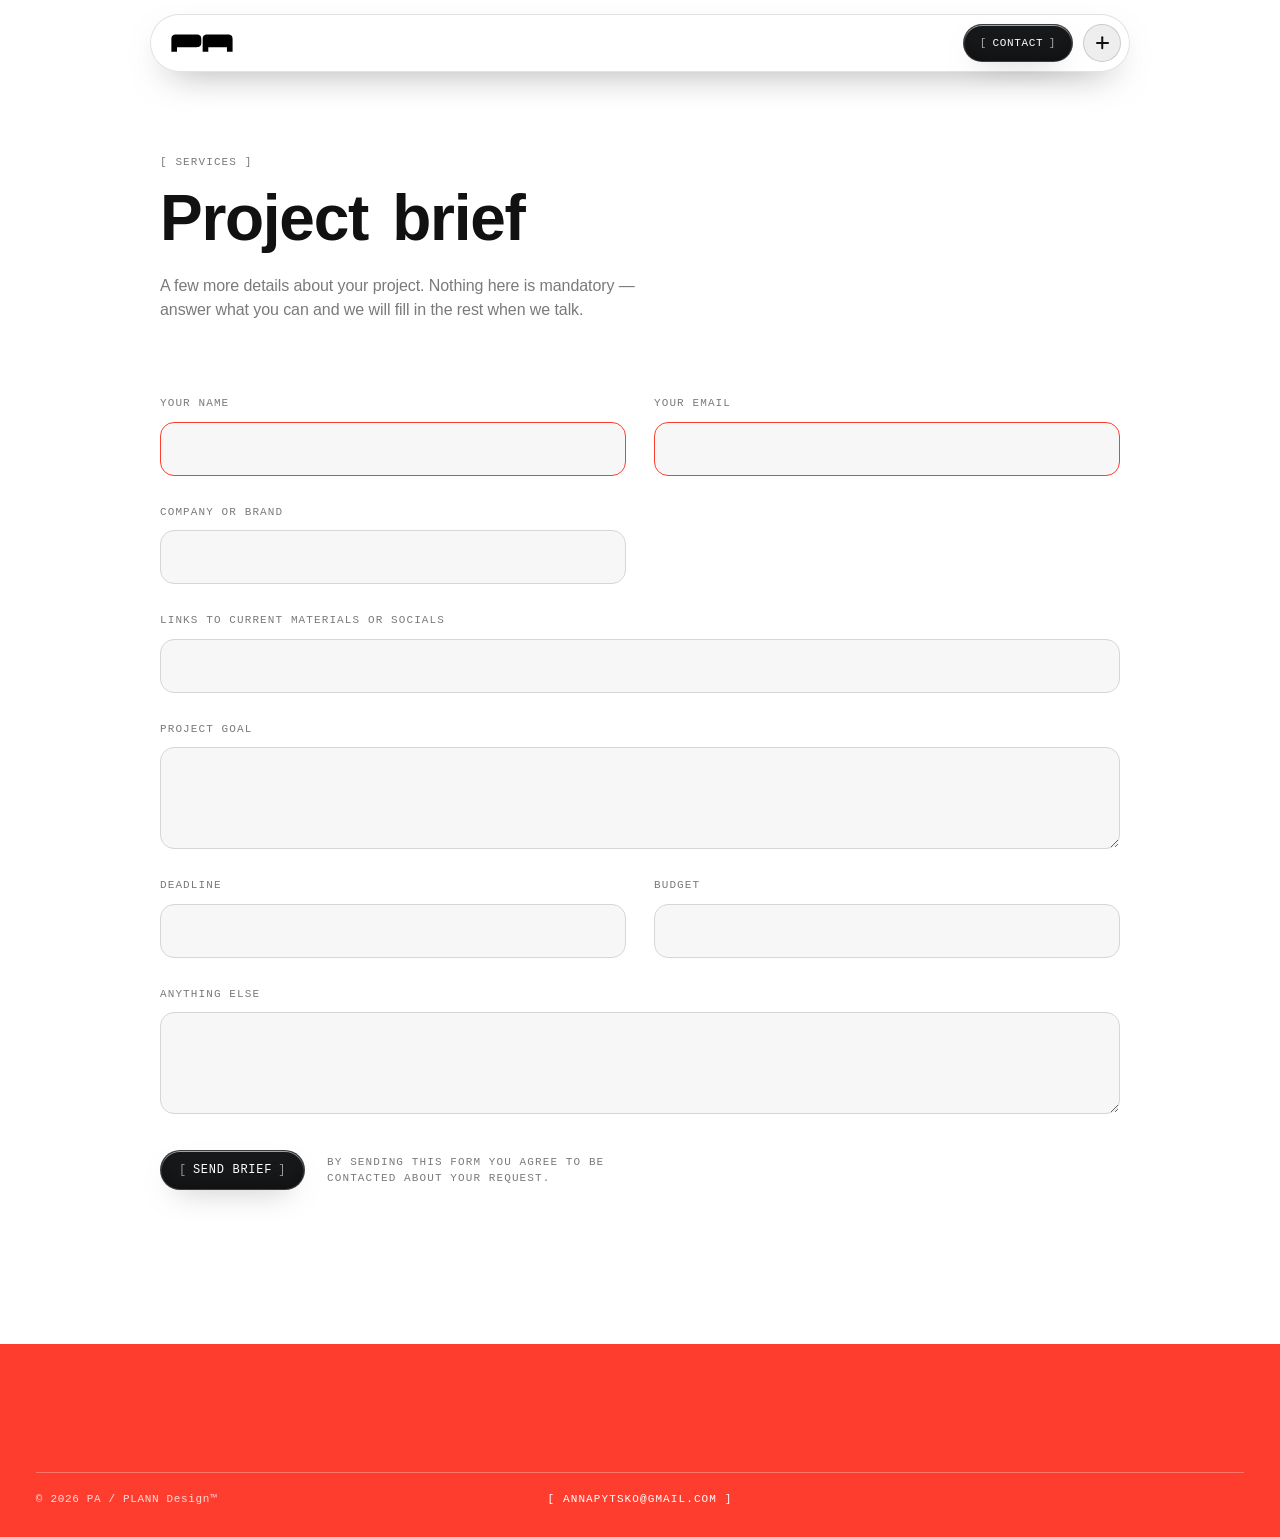
==== commit e5b59a0b: "Menu na nowo, stopka wedlug wzoru, miekkie styki prac, wejscie z czerni Menu (wszystkie strony) - pa" ====
--- a/brief.html
+++ b/brief.html
@@ -27,28 +27,49 @@
   <!-- Szapka uproszczona: logo, powrot na strone glowna, jezyk i motyw -->
   <header class="nav" id="nav">
     <a class="logo" href="index.html" data-i18n-attr="aria-label:a11y.home" aria-label="PLANN Design — home">
-      <img class="logo__img logo__img--onink" src="img/logo-plann-white.svg" alt="PLANN Design" onerror="this.closest('.logo').classList.add('is-missing')">
-      <img class="logo__img logo__img--onpaper" src="img/logo-plann-dark.svg" alt="" aria-hidden="true" onerror="this.closest('.logo').classList.add('is-missing')">
-      <span class="logo__text" aria-hidden="true">PLANN</span>
+      <img class="logo__img logo__img--onink" src="img/logo-pa-white.svg" alt="PLANN Design" onerror="this.closest('.logo').classList.add('is-missing')">
+      <img class="logo__img logo__img--onpaper" src="img/logo-pa-dark.svg" alt="" aria-hidden="true" onerror="this.closest('.logo').classList.add('is-missing')">
+      <span class="logo__text" aria-hidden="true">PA</span>
     </a>
 
     <div class="nav__right">
-      <div class="lang nav__lang" role="group" aria-label="Language">
+      <a class="btn btn--solid btn--small nav__cta" href="contact.html">
+        <span class="btn__br" aria-hidden="true">[</span><span data-i18n="nav.contact">Contact</span><span class="btn__br" aria-hidden="true">]</span>
+      </a>
+      <button class="burger" id="burger" type="button" aria-expanded="false" aria-controls="menu" data-i18n-attr="aria-label:a11y.menuOpen" aria-label="Open menu">
+        <span></span><span></span>
+      </button>
+    </div>
+  </header>
+
+  <!-- Panel menu: ten sam na kazdej stronie i na kazdej szerokosci -->
+  <nav class="menu" id="menu" aria-hidden="true" data-i18n-attr="aria-label:nav.menu" aria-label="Menu">
+    <div class="menu__pills">
+      <a class="menu__pill" href="index.html#projects"><span class="btn__br" aria-hidden="true">[</span><span data-i18n="nav.projects">Projects</span><span class="btn__br" aria-hidden="true">]</span></a>
+      <a class="menu__pill" href="contact.html"><span class="btn__br" aria-hidden="true">[</span><span data-i18n="nav.contact">Contact</span><span class="btn__br" aria-hidden="true">]</span></a>
+      <a class="menu__pill" href="shop.html"><span class="btn__br" aria-hidden="true">[</span><span data-i18n="nav.shop">Shop</span><span class="btn__br" aria-hidden="true">]</span></a>
+    </div>
+
+    <div class="menu__tools">
+      <div class="lang" role="group" aria-label="Language">
         <button class="lang__btn" type="button" data-lang="uk" aria-pressed="false">UA</button>
         <button class="lang__btn is-active" type="button" data-lang="en" aria-pressed="true">EN</button>
         <button class="lang__btn" type="button" data-lang="pl" aria-pressed="false">PL</button>
       </div>
-
       <button class="theme-toggle" id="themeToggle" type="button" aria-pressed="false" data-i18n-attr="aria-label:a11y.theme" aria-label="Switch color theme">
         <svg class="icon-sun" viewBox="0 0 24 24" width="16" height="16" fill="none" stroke="currentColor" stroke-width="1.6" stroke-linecap="round"><circle cx="12" cy="12" r="4"/><path d="M12 2v2M12 20v2M2 12h2M20 12h2M4.9 4.9l1.4 1.4M17.7 17.7l1.4 1.4M4.9 19.1l1.4-1.4M17.7 6.3l1.4-1.4"/></svg>
         <svg class="icon-moon" viewBox="0 0 24 24" width="16" height="16" fill="none" stroke="currentColor" stroke-width="1.6" stroke-linecap="round" stroke-linejoin="round"><path d="M20 14.5A8.5 8.5 0 0 1 9.5 4a8.5 8.5 0 1 0 10.5 10.5Z"/></svg>
       </button>
+    </div>
 
-      <a class="btn btn--small nav__back" href="index.html">
-        <span class="btn__br" aria-hidden="true">[</span><span data-i18n="brief.back">Back to site</span><span class="btn__br" aria-hidden="true">]</span>
-      </a>
-    </div>
-  </header>
+    <ul class="menu__social">
+      <li><a href="https://www.instagram.com/plann_design_" target="_blank" rel="noopener"><span class="btn__br" aria-hidden="true">[</span>Instagram<span class="btn__br" aria-hidden="true">]</span></a></li>
+      <li><a href="https://www.behance.net/pl_annetka" target="_blank" rel="noopener"><span class="btn__br" aria-hidden="true">[</span>Behance<span class="btn__br" aria-hidden="true">]</span></a></li>
+      <li><a href="https://www.linkedin.com/in/anna-pytsko-588906248" target="_blank" rel="noopener"><span class="btn__br" aria-hidden="true">[</span>LinkedIn<span class="btn__br" aria-hidden="true">]</span></a></li>
+    </ul>
+
+    <p class="menu__rights">Anna Pytsko · PLANN Design™ — <span data-year>2026</span><br><span data-i18n="footer.rights">All rights reserved.</span></p>
+  </nav>
 
   <main id="main">
     <section class="section brief">
--- a/style.css
+++ b/style.css
@@ -5194,3 +5194,1136 @@
    minimalnie mniejsze przy tej samej czytelnosci. */
 body { font-family: var(--font-body); letter-spacing: -.005em; }
 .lab__list li { font-family: var(--font-title); font-weight: 500; letter-spacing: -.018em; }
+
+/* ---------------------------------------------------------------------------
+   62. KAPSULA NAWIGACJI + SZKLANE PRZYCISKI W STYLU APPLE
+   Menu nie idzie juz przez cala szerokosc — siedzi w jednym szklanym bloku
+   po srodku. Przyciski dostaja mocniejszy efekt kropli: grubsze rozmycie tla,
+   swiatlo na gornej krawedzi, cien pod spodem i sprezysty ruch przy nacisnieciu.
+   --------------------------------------------------------------------------- */
+
+/* --- Blok menu --- */
+:root { --nav-h: 58px; }
+.nav {
+  position: fixed;
+  top: 14px;
+  left: 50%;
+  z-index: 100;
+  display: flex;
+  align-items: center;
+  justify-content: space-between;
+  gap: clamp(10px, 1.6vw, 22px);
+  width: min(1120px, 100% - var(--gutter) * 2);
+  height: var(--nav-h);
+  padding: 0 8px 0 18px;
+  border: 1px solid color-mix(in srgb, var(--t-fg) 12%, transparent);
+  border-radius: 999px;
+  background: color-mix(in srgb, var(--t-bg) 64%, transparent);
+  -webkit-backdrop-filter: blur(26px) saturate(170%);
+  backdrop-filter: blur(26px) saturate(170%);
+  box-shadow:
+    inset 0 1px 0 color-mix(in srgb, #fff 42%, transparent),
+    0 14px 38px -20px color-mix(in srgb, var(--fg) 60%, transparent);
+  transform: translateX(-50%);
+  transition:
+    width .5s var(--ease-out),
+    background-color .4s var(--ease),
+    border-color .4s var(--ease),
+    box-shadow .4s var(--ease),
+    opacity .8s var(--ease-out) .2s,
+    transform .8s var(--ease-out) .2s;
+}
+.is-loaded .nav { opacity: 1; transform: translateX(-50%); }
+.nav--scrolled {
+  width: min(960px, 100% - var(--gutter) * 2);
+  border-bottom: 1px solid color-mix(in srgb, var(--t-fg) 18%, transparent);
+  border-color: color-mix(in srgb, var(--t-fg) 18%, transparent);
+  background: color-mix(in srgb, var(--t-bg) 82%, transparent);
+  -webkit-backdrop-filter: blur(26px) saturate(170%);
+  backdrop-filter: blur(26px) saturate(170%);
+}
+.nav .logo { height: 18px; }
+.nav__links { gap: clamp(10px, 1.4vw, 20px); }
+.nav__link { font-size: .75rem; letter-spacing: -.005em; }
+.nav__right { gap: 6px; }
+.nav .lang { padding: 2px; }
+.nav .lang__btn { padding: 6px 8px; font-size: .625rem; }
+.nav .theme-toggle { width: 32px; height: 32px; flex: none; }
+.nav__cta { height: 38px; padding: 0 16px; font-size: .6875rem; letter-spacing: .06em; }
+
+/* Ponizej 1024 px odnosniki chowaja sie do menu pod hamburgerem,
+   wiec kapsula zostaje waska i wysrodkowana. */
+@media (max-width: 1024px) {
+  .nav { width: min(560px, 100% - var(--gutter) * 2); padding-right: 6px; }
+  .nav--scrolled { width: min(520px, 100% - var(--gutter) * 2); }
+}
+@media (max-width: 520px) {
+  .nav { width: calc(100% - 20px); padding-left: 14px; }
+  .nav--scrolled { width: calc(100% - 20px); }
+  .nav .lang__btn { padding: 6px 6px; }
+}
+
+/* --- Krople szkla: mocniejsze swiatlo, gleszy cien, sprezysty nacisk --- */
+:root {
+  --drop-blur: 26px;
+  --drop-sat: 180%;
+  --drop-fill: 8%;
+}
+.btn,
+.pill,
+.chip,
+.socialbtn,
+.lang__btn {
+  border-radius: 999px;
+  box-shadow:
+    inset 0 1px 0 color-mix(in srgb, #fff 46%, transparent),
+    inset 0 -12px 22px -14px color-mix(in srgb, var(--fg) 30%, transparent),
+    0 10px 26px -16px color-mix(in srgb, var(--fg) 55%, transparent);
+  transition:
+    transform .5s cubic-bezier(.2, .9, .3, 1.2),
+    box-shadow .45s var(--ease),
+    background-color .35s var(--ease),
+    color .35s var(--ease),
+    border-color .35s var(--ease);
+}
+.btn:active,
+.pill:active,
+.chip:active,
+.socialbtn:active,
+.lang__btn:active { --drop-scale: .97; }
+
+/* Wypelnione pigulki tez sa szklane: ciemna tafla ze swiatlem u gory */
+.btn--solid,
+.nav .btn--solid {
+  box-shadow:
+    inset 0 1px 0 rgba(255, 255, 255, .28),
+    inset 0 -14px 24px -16px rgba(0, 0, 0, .6),
+    0 12px 30px -16px rgba(0, 0, 0, .55);
+}
+
+/* --- Dane projektu: dwukropek nigdy nie spada do nowego wiersza --- */
+.wrow__meta > div { grid-template-columns: 88px minmax(0, 1fr); column-gap: 10px; }
+.wrow__meta dt { white-space: nowrap; }
+.wrow__meta dt::after { content: ":"; }
+@media (max-width: 768px) {
+  .wrow__meta > div { grid-template-columns: 88px minmax(0, 1fr); }
+}
+
+/* ---------------------------------------------------------------------------
+   63. PRACE — mniejsze karty, ktore nasuwaja sie jedna na druga
+   Kazdy projekt jest przyklejony pod menu. Nastepny wysuwa sie spod niego
+   i przykrywa go, a ten pod spodem lekko sie zmniejsza, rozmywa i przygasa —
+   stad wrazenie glebi i warstw. Zmienna --cover (0…1) ustawia js/works-stack.js.
+   --------------------------------------------------------------------------- */
+.works {
+  position: relative;
+  padding: clamp(18px, 3vw, 40px) 0 clamp(40px, 6vw, 90px);
+  background: var(--paper);
+}
+.wrow {
+  position: sticky;
+  top: calc(var(--nav-h) + 26px);
+  display: block;
+  grid-template-columns: none;
+  margin-bottom: clamp(46px, 7vh, 104px);
+}
+.wrow:last-child { margin-bottom: 0; }
+
+.wrow__inner {
+  display: grid;
+  grid-template-columns: minmax(0, 1fr) clamp(150px, 16vw, 230px);
+  align-items: end;
+  gap: clamp(14px, 2vw, 34px);
+  width: min(1060px, 100% - var(--gutter) * 2);
+  margin-inline: auto;
+  padding: clamp(12px, 1.4vw, 20px);
+  background: var(--paper);
+  border: 1px solid var(--line);
+  transform-origin: 50% 0;
+  transform: scale(calc(1 - .055 * var(--cover, 0)));
+  filter: blur(calc(6px * var(--cover, 0)));
+  opacity: calc(1 - .38 * var(--cover, 0));
+  will-change: transform, filter, opacity;
+}
+
+.wrow__media {
+  display: block;
+  position: relative;
+  overflow: hidden;
+  aspect-ratio: 16 / 10;
+  max-height: 56svh;
+  cursor: none;
+}
+.wrow__media img {
+  width: 100%;
+  height: 100%;
+  aspect-ratio: auto;
+  object-fit: cover;
+  transition: transform .7s var(--ease-out);
+}
+
+.wrow__meta {
+  align-content: end;
+  gap: 7px;
+  padding: 0 0 4px;
+}
+
+@media (max-width: 768px) {
+  .wrow { top: calc(var(--nav-h) + 18px); margin-bottom: clamp(30px, 5vh, 60px); }
+  .wrow__inner { grid-template-columns: minmax(0, 1fr); align-items: start; gap: 12px; }
+  .wrow__media { aspect-ratio: 4 / 3; max-height: 46svh; }
+  .wrow__meta { padding: 0; }
+}
+
+/* Ograniczony ruch: bez przyklejania, bez rozmycia — zwykla lista */
+@media (prefers-reduced-motion: reduce) {
+  .wrow { position: static; }
+  .wrow__inner { transform: none; filter: none; opacity: 1; }
+}
+
+/* ---------------------------------------------------------------------------
+   64. PODGLAD PROJEKTU — rowne kwadraty bez zaokraglen i bez odstepow
+   Zdjecia w otwartym projekcie stoja jedno przy drugim, kadr kwadratowy,
+   krawedzie proste — czyta sie jak tasma, nie jak zbior osobnych kafelkow.
+   --------------------------------------------------------------------------- */
+.case-viewer__media { gap: 0; --sq: min(82svh, 840px); }
+.case-viewer__media img,
+.case-viewer__media video {
+  width: var(--sq);
+  height: var(--sq);
+  max-width: none;
+  border-radius: 0;
+  object-fit: cover;
+}
+@media (max-width: 680px) {
+  .case-viewer__media { --sq: min(70svh, 88vw); }
+  .case-viewer__media img,
+  .case-viewer__media video { width: var(--sq); height: var(--sq); max-width: none; }
+}
+/* Tasma zaczyna sie i konczy przy krawedzi ekranu — bez bocznych marginesow */
+.case-viewer__media { padding-left: 0; padding-right: 0; }
+
+/* ---------------------------------------------------------------------------
+   65. USLUGI W TRZECH KIERUNKACH + PYTANIA + ZAPOWIEDZ SKLEPU
+   Uslugi: trzy rozwijane wiersze na czarnym tle, w naglowku nazwa i cena
+   wyjsciowa, w srodku lista punktow oraz termin realizacji.
+   Pytania: prosta lista <details> na jasnym tle.
+   Sklep: krotka zapowiedz z trzema kategoriami i odnosnikiem do shop.html.
+   --------------------------------------------------------------------------- */
+
+/* --- Trzy kierunki --- */
+.svc3 { display: grid; gap: 0; }
+.svc3__item { border-top: 1px solid rgba(255, 255, 255, .16); }
+.svc3__item:last-of-type { border-bottom: 1px solid rgba(255, 255, 255, .16); }
+.svc3__row { margin: 0; font: inherit; }
+
+.svc3__head {
+  display: grid;
+  grid-template-columns: 34px minmax(0, 1fr) auto 24px;
+  align-items: center;
+  gap: clamp(10px, 1.6vw, 20px);
+  width: 100%;
+  padding: clamp(16px, 2vw, 24px) 0;
+  border: 0;
+  background: transparent;
+  color: #fff;
+  text-align: left;
+  cursor: pointer;
+  transition: color .35s var(--ease);
+}
+.svc3__num {
+  font-family: var(--font-mono);
+  font-size: .625rem;
+  letter-spacing: .1em;
+  color: rgba(255, 255, 255, .5);
+}
+.svc3__name {
+  font-family: var(--font-title);
+  font-weight: 500;
+  font-size: clamp(1.15rem, 2vw, 1.85rem);
+  letter-spacing: -.022em;
+  line-height: 1.14;
+}
+.svc3__price {
+  font-family: var(--font-mono);
+  font-size: .6875rem;
+  letter-spacing: .06em;
+  white-space: nowrap;
+  color: rgba(255, 255, 255, .62);
+}
+.svc3__head:hover .svc3__name { color: var(--accent-onink); }
+
+/* Znak plus / minus po prawej */
+.svc3__plus { position: relative; width: 14px; height: 14px; justify-self: end; }
+.svc3__plus::before,
+.svc3__plus::after {
+  content: "";
+  position: absolute;
+  left: 0;
+  top: 50%;
+  width: 14px;
+  height: 1.4px;
+  background: #fff;
+  transition: transform .45s var(--ease-out);
+}
+.svc3__plus::before { transform: translateY(-50%); }
+.svc3__plus::after { transform: translateY(-50%) rotate(90deg); }
+.svc3__item.is-open .svc3__plus::after { transform: translateY(-50%) rotate(0deg); }
+
+.svc3__panel { overflow: hidden; height: 0; transition: height .55s var(--ease-out); }
+.svc3__inner {
+  display: grid;
+  gap: clamp(12px, 1.6vw, 20px);
+  padding: 0 0 clamp(20px, 2.6vw, 32px) 44px;
+}
+.svc3__desc {
+  margin: 0;
+  max-width: 52ch;
+  font-size: clamp(.9rem, 1.05vw, 1rem);
+  line-height: 1.5;
+  color: rgba(255, 255, 255, .7);
+}
+.svc3__list { display: grid; gap: 7px; margin: 0; padding: 0; list-style: none; }
+.svc3__list li {
+  position: relative;
+  padding-left: 18px;
+  font-size: clamp(.875rem, 1vw, .95rem);
+  line-height: 1.45;
+  color: rgba(255, 255, 255, .9);
+}
+.svc3__list li::before {
+  content: "";
+  position: absolute;
+  left: 0;
+  top: .62em;
+  width: 7px;
+  height: 1px;
+  background: var(--accent-onink);
+}
+.svc3__facts {
+  display: flex;
+  flex-wrap: wrap;
+  gap: clamp(16px, 3vw, 40px);
+  margin: 4px 0 0;
+  font-family: var(--font-mono);
+  font-size: .625rem;
+  letter-spacing: .1em;
+  text-transform: uppercase;
+}
+.svc3__facts > div { display: grid; gap: 5px; }
+.svc3__facts dt { margin: 0; color: rgba(255, 255, 255, .5); }
+.svc3__facts dd { margin: 0; color: #fff; font-size: .75rem; letter-spacing: .04em; }
+.svc3__note {
+  margin: clamp(18px, 2.4vw, 28px) 0 0;
+  max-width: 58ch;
+  font-family: var(--font-mono);
+  font-size: .6875rem;
+  line-height: 1.6;
+  color: rgba(255, 255, 255, .52);
+}
+
+@media (max-width: 640px) {
+  .svc3__head { grid-template-columns: 26px minmax(0, 1fr) 16px; row-gap: 4px; }
+  .svc3__price { grid-column: 2; font-size: .625rem; }
+  .svc3__plus { grid-column: 3; grid-row: 1; }
+  .svc3__inner { padding-left: 26px; }
+}
+
+/* --- Czesto zadawane pytania --- */
+.faq { padding-block: clamp(58px, 8vw, 120px); background: var(--paper); }
+.faq__grid {
+  display: grid;
+  grid-template-columns: minmax(0, .8fr) minmax(0, 1.3fr);
+  gap: clamp(26px, 5vw, 80px);
+  align-items: start;
+}
+.faq__title {
+  margin: 14px 0 0;
+  max-width: 14ch;
+  font-family: var(--font-title);
+  font-weight: 600;
+  font-size: clamp(1.5rem, 2.6vw, 2.4rem);
+  letter-spacing: -.025em;
+  line-height: 1.08;
+  color: var(--ink);
+}
+.faq__list { display: grid; }
+.faq__item { border-top: 1px solid var(--line); }
+.faq__item:last-child { border-bottom: 1px solid var(--line); }
+.faq__q {
+  display: flex;
+  align-items: center;
+  justify-content: space-between;
+  gap: 18px;
+  padding: clamp(15px, 1.8vw, 21px) 0;
+  font-family: var(--font-display);
+  font-weight: 500;
+  font-size: clamp(.95rem, 1.25vw, 1.1rem);
+  letter-spacing: -.012em;
+  color: var(--ink);
+  cursor: pointer;
+  list-style: none;
+  transition: color .3s var(--ease);
+}
+.faq__q::-webkit-details-marker { display: none; }
+.faq__q:hover { color: var(--accent-onink); }
+.faq__mark { position: relative; flex: none; width: 13px; height: 13px; }
+.faq__mark::before,
+.faq__mark::after {
+  content: "";
+  position: absolute;
+  left: 0;
+  top: 50%;
+  width: 13px;
+  height: 1.4px;
+  background: currentColor;
+  transition: transform .45s var(--ease-out);
+}
+.faq__mark::before { transform: translateY(-50%); }
+.faq__mark::after { transform: translateY(-50%) rotate(90deg); }
+.faq__item[open] .faq__mark::after { transform: translateY(-50%) rotate(0deg); }
+.faq__a {
+  margin: 0;
+  padding: 0 40px clamp(18px, 2.2vw, 26px) 0;
+  max-width: 62ch;
+  font-size: clamp(.875rem, 1.02vw, .975rem);
+  line-height: 1.6;
+  color: var(--grey-3);
+}
+
+@media (max-width: 900px) { .faq__grid { grid-template-columns: 1fr; } }
+
+/* --- Zapowiedz sklepu --- */
+.shopteaser {
+  padding-block: clamp(52px, 7vw, 104px);
+  background: var(--paper-2);
+  border-top: 1px solid var(--line);
+}
+.shopteaser__grid {
+  display: grid;
+  grid-template-columns: minmax(0, 1.1fr) minmax(0, .8fr);
+  gap: clamp(26px, 5vw, 80px);
+  align-items: center;
+}
+.shopteaser__title {
+  margin: 14px 0 12px;
+  max-width: 16ch;
+  font-family: var(--font-title);
+  font-weight: 600;
+  font-size: clamp(1.5rem, 2.6vw, 2.4rem);
+  letter-spacing: -.025em;
+  line-height: 1.08;
+  color: var(--ink);
+}
+.shopteaser__text {
+  margin: 0 0 clamp(18px, 2.4vw, 28px);
+  max-width: 54ch;
+  font-size: clamp(.9rem, 1.05vw, 1rem);
+  line-height: 1.55;
+  color: var(--grey-3);
+}
+.shopteaser__cats { display: grid; gap: 0; margin: 0; padding: 0; list-style: none; }
+.shopteaser__cats li {
+  display: flex;
+  align-items: baseline;
+  gap: 14px;
+  padding: clamp(13px, 1.6vw, 18px) 0;
+  border-top: 1px solid var(--line);
+  font-family: var(--font-title);
+  font-weight: 500;
+  font-size: clamp(1rem, 1.5vw, 1.35rem);
+  letter-spacing: -.02em;
+  color: var(--ink);
+}
+.shopteaser__cats li:last-child { border-bottom: 1px solid var(--line); }
+.shopteaser__num {
+  font-family: var(--font-mono);
+  font-weight: 400;
+  font-size: .625rem;
+  letter-spacing: .1em;
+  color: var(--grey-2);
+}
+
+@media (max-width: 900px) { .shopteaser__grid { grid-template-columns: 1fr; align-items: start; } }
+/* Clash Display ma bardzo waskie spacje — lekko je rozsuwamy, zeby slowa
+   w duzych naglowkach nie zlewaly sie w jeden ciag. */
+.display,
+.h1,
+.h2,
+.hero__title,
+.intro__title,
+.lab__title,
+.shopteaser__title,
+.faq__title,
+.svc3__name,
+.shopteaser__cats li,
+.lab__list li,
+.shopHead__title,
+.case-viewer__info h2 { word-spacing: .12em; }
+
+/* ---------------------------------------------------------------------------
+   66. OBIEKT 3D POD MENU
+   Pryzma o czterech scianach — na kazdej wlasna okladka projektu.
+   Przewijanie obraca ja wokol osi pionowej, kursor pochyla i podswietla.
+   Wszystko na transformacjach CSS: zadnej biblioteki, zadnego obcego pliku.
+   Zmienne --ry / --rx / --lx / --ly ustawia js/obj3d.js.
+   --------------------------------------------------------------------------- */
+.obj3d {
+  padding: calc(var(--nav-h) + 34px) 0 clamp(18px, 3vw, 34px);
+  background: var(--paper);
+}
+.obj3d__grid {
+  display: grid;
+  grid-template-columns: minmax(0, 1fr) auto minmax(0, 1fr);
+  align-items: center;
+  gap: 16px;
+}
+.obj3d__label { justify-self: start; margin: 0; }
+.obj3d__hint { justify-self: end; margin: 0; text-align: right; color: var(--muted); }
+
+.obj3d__stage {
+  position: relative;
+  width: clamp(190px, 21vw, 290px);
+  height: clamp(190px, 21vw, 290px);
+  perspective: 1100px;
+  perspective-origin: 50% 44%;
+  --lx: 50%;
+  --ly: 40%;
+}
+.obj3d__box {
+  position: absolute;
+  inset: 0;
+  transform-style: preserve-3d;
+  transform: rotateX(var(--rx, -6deg)) rotateY(var(--ry, 0deg));
+  transition: transform .5s var(--ease-out);
+  will-change: transform;
+}
+/* Cztery sciany: kazda obrocona o 90 stopni i odsunieta o pol szerokosci */
+.obj3d__face {
+  position: absolute;
+  inset: 0;
+  overflow: hidden;
+  backface-visibility: hidden;
+  background: var(--paper-2);
+  border: 1px solid var(--line);
+  transform: rotateY(calc(var(--i) * 90deg)) translateZ(calc(clamp(190px, 21vw, 290px) / 2));
+}
+.obj3d__face img {
+  width: 100%;
+  height: 100%;
+  object-fit: cover;
+  display: block;
+  filter: grayscale(1) contrast(1.05);
+}
+/* Swiatlo wedrujace za kursorem — jeden gradient nad calym obiektem */
+.obj3d__stage::after {
+  content: "";
+  position: absolute;
+  inset: -10%;
+  z-index: 2;
+  border-radius: 50%;
+  background: radial-gradient(38% 38% at var(--lx) var(--ly),
+    color-mix(in srgb, #fff 42%, transparent) 0%,
+    transparent 70%);
+  opacity: 0;
+  pointer-events: none;
+  mix-blend-mode: soft-light;
+  transition: opacity .4s var(--ease);
+}
+.obj3d__stage.is-lit::after { opacity: 1; }
+
+/* Miekki cien pod bryla — daje jej oparcie na plaszczyznie */
+.obj3d__shadow {
+  position: absolute;
+  left: 50%;
+  bottom: -14px;
+  width: 78%;
+  height: 16px;
+  transform: translateX(-50%);
+  border-radius: 50%;
+  background: radial-gradient(50% 50% at 50% 50%,
+    color-mix(in srgb, var(--ink) 26%, transparent) 0%,
+    transparent 72%);
+  pointer-events: none;
+}
+
+@media (max-width: 900px) {
+  .obj3d__grid { grid-template-columns: 1fr; justify-items: center; gap: 12px; }
+  .obj3d__label, .obj3d__hint { justify-self: center; text-align: center; }
+  .obj3d__hint { order: 3; }
+  .obj3d__stage { width: clamp(170px, 52vw, 240px); height: clamp(170px, 52vw, 240px); }
+  .obj3d__face { transform: rotateY(calc(var(--i) * 90deg)) translateZ(calc(clamp(170px, 52vw, 240px) / 2)); }
+}
+
+/* Ograniczony ruch: bryla stoi w lekkim ujeciu, bez obrotu i bez swiatla */
+@media (prefers-reduced-motion: reduce) {
+  .obj3d__box { transition: none; }
+  .obj3d__stage::after { display: none; }
+}
+
+/* Hero zaczyna sie juz pod obiektem, wiec nie potrzebuje odstepu na menu */
+.obj3d + .hero { padding-top: 0; }
+/* Bryla ma sie czytac jako bryla: mocniejsza perspektywa, ustawienie
+   pod katem od pierwszej klatki i cieniowanie scian bocznych. */
+.obj3d__stage { perspective: 760px; }
+.obj3d__box { transform: rotateX(var(--rx, -8deg)) rotateY(var(--ry, -24deg)); }
+.obj3d__face::after {
+  content: "";
+  position: absolute;
+  inset: 0;
+  pointer-events: none;
+  background: linear-gradient(100deg,
+    color-mix(in srgb, #000 34%, transparent) 0%,
+    transparent 48%,
+    color-mix(in srgb, #fff 16%, transparent) 100%);
+}
+.obj3d { padding-bottom: clamp(34px, 5vw, 62px); }
+/* Bryla w perspektywie rzutuje sie wieksza niz jej wlasny kwadrat,
+   wiec sciagamy rozmiar i dokladamy powietrza nad i pod sekcja. */
+.obj3d { padding: calc(var(--nav-h) + 56px) 0 clamp(56px, 7vw, 92px); }
+.obj3d__stage {
+  width: clamp(150px, 16vw, 220px);
+  height: clamp(150px, 16vw, 220px);
+}
+.obj3d__face { transform: rotateY(calc(var(--i) * 90deg)) translateZ(calc(clamp(150px, 16vw, 220px) / 2)); }
+@media (max-width: 900px) {
+  .obj3d { padding: calc(var(--nav-h) + 40px) 0 clamp(44px, 8vw, 72px); }
+  .obj3d__stage { width: clamp(140px, 42vw, 200px); height: clamp(140px, 42vw, 200px); }
+  .obj3d__face { transform: rotateY(calc(var(--i) * 90deg)) translateZ(calc(clamp(140px, 42vw, 200px) / 2)); }
+}
+
+/* ---------------------------------------------------------------------------
+   67. CIEMNY MOTYW — naprawa
+   Od czasu splaszczenia palety (sekcja 45) --ink i --paper byly stalymi
+   kolorami, wiec przelacznik motywu zmienial tylko menu: sekcje zostawaly
+   biale, a podpisy liczone na bialym tle znikaly. Tutaj ciemny motyw dostaje
+   wlasna palete: "papier" staje sie tlem nocnym, "tusz" jasnym tekstem,
+   a --t-bg / --t-fg sa wpisane wprost, zeby nie odwrocily sie po raz drugi.
+   --------------------------------------------------------------------------- */
+:root[data-theme="dark"] {
+  --ink: #f2f2f3;
+  --paper: #0d0d0e;
+  --paper-2: #16161a;
+  --grey-1: #6d6d72;
+  --grey-2: #9a9aa0;
+  --grey-3: #c4c4c9;
+  --text: var(--grey-3);
+  --muted: var(--grey-2);
+  --faint: var(--grey-1);
+  --line: #27272c;
+  --line-strong: #3b3b42;
+  --surface: var(--paper-2);
+  --surface-2: #1e1e23;
+
+  --t-bg: #0d0d0e;
+  --t-fg: #f2f2f3;
+}
+/* Tlo dokumentu i bloki, ktore maja swoje wlasne tlo "papierowe" */
+:root[data-theme="dark"] body { background: var(--paper); }
+:root[data-theme="dark"] .wrow__inner { background: var(--paper); }
+/* W ciemnym motywie pigulka "pelna" musi byc jasna — inaczej ciemny przycisk
+   znika na ciemnym tle, a nawiasy [ ] liczone na kolorze tla sa niewidoczne. */
+:root[data-theme="dark"] .btn--solid,
+:root[data-theme="dark"] .nav .btn--solid {
+  background: #f2f2f3;
+  color: #0d0d0e;
+  border-color: #f2f2f3;
+}
+:root[data-theme="dark"] .btn--solid .btn__br { color: rgba(13, 13, 14, .5); }
+:root[data-theme="dark"] .btn--solid:hover,
+:root[data-theme="dark"] .nav .btn--solid:hover {
+  background: var(--accent-onink);
+  color: #fff;
+  border-color: var(--accent-onink);
+}
+:root[data-theme="dark"] .btn--solid:hover .btn__br { color: rgba(255, 255, 255, .6); }
+/* Pigulka w nawigacji ma na sztywno ciemne tlo (linia 1463, !important), wiec
+   w ciemnym motywie zostaje ciemna — na szklanym pasku czyta sie dobrze,
+   a nawiasy zostaja biale tak jak byly. */
+/* Na waskim ekranie bryla w perspektywie wychodzi poza swoj kwadrat,
+   wiec podpisy dostaja wlasne powietrze nad i pod nia. */
+@media (max-width: 900px) {
+  .obj3d__grid { row-gap: 0; }
+  .obj3d__stage { margin-block: clamp(24px, 7vw, 40px); }
+}
+
+/* ---------------------------------------------------------------------------
+   67. MODEL 3D ZAMIAST PRYZMY (13.09.2026)
+   W miejscu bryly z okladek stoi teraz rzezbiona glowa z models/rodin-head.glb.
+   Plotno lezy w tej samej scenie co pryzma i przejmuje jej miejsce dopiero po
+   udanym wczytaniu — klasa .is-model wchodzi z js/obj3d-model.js. Dzieki temu
+   przegladarka bez WebGL dostaje stara pryzme i nikt nie widzi pustego pola.
+   Swiatlo za kursorem (.obj3d__stage::after) i cien pod bryla zostaja bez zmian.
+   --------------------------------------------------------------------------- */
+.obj3d__canvas {
+  position: absolute;
+  inset: 0;
+  z-index: 1;
+  width: 100%;
+  height: 100%;
+  display: block;
+  opacity: 0;
+  transition: opacity .9s var(--ease-out);
+  pointer-events: none;
+}
+.obj3d__stage.is-model-in .obj3d__canvas { opacity: 1; }
+
+/* Po wczytaniu modelu pryzma znika — zostaje w kodzie jako zapas */
+.obj3d__stage.is-model .obj3d__box { display: none; }
+
+/* Glowa jest wyzsza niz szersza, wiec scena dostaje pionowy format.
+   Rosnie tylko w gore i w dol — szerokosc kolumny zostaje ta sama. */
+.obj3d__stage.is-model {
+  height: calc(clamp(190px, 21vw, 290px) * 1.34);
+  margin-block: calc(clamp(190px, 21vw, 290px) * .17 * -1);
+}
+/* Cien wraca pod sam model, bo scena jest teraz wyzsza od bryly */
+.obj3d__stage.is-model .obj3d__shadow {
+  bottom: calc(clamp(190px, 21vw, 290px) * .17 + 2px);
+  width: 54%;
+  opacity: .8;
+}
+/* Swiatlo za kursorem — wylaczone nad modelem 13.09.2026.
+   Powod: gradient CSS lezal plasko NA modelu i na ciemnym motywie zostawial
+   szara plame z widoczna krawedzia (banding przy 8 bitach na kanal).
+   Sam efekt nie zniknal — przeniesiony do sceny 3D: w js/obj3d-model.js lampa
+   glowna i boczna wedruja za kursorem, wiec blask na lakierze idzie za myszka.
+   Nad pryzma CSS (zapas) swiatlo dziala dalej bez zmian.
+   Zeby wrocic do wersji CSS, wystarczy odkomentowac blok ponizej.
+.obj3d__stage.is-model::after {
+  inset: -34%;
+  z-index: 0;
+  mix-blend-mode: normal;
+  background: radial-gradient(58% 58% at var(--lx) var(--ly),
+    color-mix(in srgb, var(--ink) 6%, transparent) 0%,
+    transparent 76%);
+  opacity: 0;
+}
+.obj3d__stage.is-model.is-lit::after { opacity: 1; }
+*/
+.obj3d__stage.is-model::after { display: none; }
+
+@media (max-width: 900px) {
+  .obj3d__stage.is-model {
+    height: calc(clamp(170px, 52vw, 240px) * 1.34);
+    margin-block: clamp(18px, 5vw, 30px);
+  }
+  .obj3d__stage.is-model .obj3d__shadow { bottom: 2px; }
+}
+
+/* Ograniczony ruch: model stoi nieruchomo, plotno pojawia sie bez przejscia */
+@media (prefers-reduced-motion: reduce) {
+  .obj3d__canvas { transition: opacity .2s linear; }
+}
+
+/* ---------------------------------------------------------------------------
+   68. SCENA HERO ZE ZNAKIEM PA (14.09.2026)
+   Znak nie siedzi juz w szarym kwadracie. Scena zajmuje cala szerokosc
+   strony i nie ma wlasnego tla — pod spodem jest zwykly papier serwisu, wiec
+   bryla stoi w tej samej przestrzeni co reszta layoutu.
+   Plaska monograma to zapas bez WebGL; plotno wchodzi dopiero po zbudowaniu
+   bryly (.has-logo3d). Cien rysuje sama scena 3D, nie CSS.
+   --------------------------------------------------------------------------- */
+.hero {
+  padding: calc(var(--nav-h) + 8px) 0 clamp(18px, 3vw, 34px);
+  background: var(--paper);
+}
+.hero__scene {
+  position: relative;
+  width: 100%;
+  height: clamp(320px, 56svh, 560px);
+  margin: 0;
+  background: none;
+  overflow: visible;
+  isolation: auto;
+  cursor: none;
+}
+.hero__mono,
+.hero__logo3d {
+  position: absolute;
+  inset: 0;
+  width: 100%;
+  height: 100%;
+  display: block;
+}
+/* Zapas: plaski znak na tej samej wysokosci co bryla */
+.hero__mono {
+  object-fit: contain;
+  padding: 0 32%;
+  transition: opacity .5s var(--ease-out);
+}
+.hero__logo3d {
+  opacity: 0;
+  pointer-events: none;
+  transition: opacity 1.1s var(--ease-out);
+}
+.hero__scene.has-logo3d .hero__mono { opacity: 0; }
+.hero__scene.has-logo3d-in .hero__logo3d { opacity: 1; }
+
+/* Pasek pod scena: miejsce, pigulka, zegar — w tej samej siatce co cala strona */
+.hero__rail {
+  display: flex;
+  align-items: center;
+  justify-content: space-between;
+  gap: 20px;
+  margin: clamp(6px, 1.4vw, 18px) auto 0;
+  pointer-events: none;
+  position: relative;
+  z-index: 4;
+  color: var(--muted);
+}
+.hero__rail .clock { color: var(--fg); }
+.hero__cta { pointer-events: auto; }
+
+@media (max-width: 900px) {
+  .hero__scene { height: clamp(280px, 46svh, 420px); }
+  .hero__mono { padding: 0 22%; }
+  /* Na telefonie pasek staje sie kolumna: pigulka, miejsce, zegar —
+     kazde w swojej linii, na srodku. W rzedzie podpisy sie zlepialy. */
+  .hero__rail { flex-direction: column; align-items: center; gap: 10px; margin-top: 14px; }
+  .hero__cta { order: -1; }
+}
+
+@media (prefers-reduced-motion: reduce) {
+  .hero__logo3d { transition: opacity .2s linear; }
+}
+
+/* ---------------------------------------------------------------------------
+   69. PRACE W SIATCE STRONY (14.09.2026)
+   Karty prac mialy wlasna szerokosc 1060 px i stad wygladaly na przesuniete
+   wzgledem naglowkow i podpisow, ktore siedza w .container. Teraz trzymaja
+   dokladnie te sama siatke, wiec lewa i prawa krawedz zgadza sie z cala strona.
+   Ramka i wlasne tlo karty znikaja — zostaje czysty kadr ze zdjeciem i podpis.
+   Nasuwanie kart (skala + rozmycie, js/works-stack.js) dziala bez zmian.
+   --------------------------------------------------------------------------- */
+.wrow__inner {
+  width: min(var(--container), 100% - var(--gutter) * 2);
+  padding: 0;
+  border: 0;
+  /* Tlo zostaje nieprzezroczyste — na nim opiera sie nasuwanie kart:
+     karta wyzej ma czym zaslonic poprzednia. Bez tego stos przeswituje. */
+  background: var(--paper);
+}
+
+/* ---------------------------------------------------------------------------
+   70. PORZADKI PO UWAGACH WLASCICIELKI (14.09.2026)
+   --------------------------------------------------------------------------- */
+
+/* Prace ida jedna przy drugiej, bez przerw miedzy nimi */
+.wrow { margin-bottom: 0; }
+.wrow:last-child { margin-bottom: 0; }
+
+/* Podpis pracy stoi Z BOKU kadru i rowna sie z jego gora, a nie zjezdza
+   na dol, przez co czytalo sie jak podpis POD zdjeciem */
+.wrow__inner { align-items: start; }
+.wrow__meta { align-content: start; padding: 4px 0 0; }
+
+/* Ikony socialne bez kolek — zostaje sam znak.
+   Szklana kropla (liquid glass) na SAMYCH ikonach socjalnych wylaczona
+   14.09.2026 na prosbe wlascicielki: tlo i obwodka robily z nich kafelki.
+   Na przyciskach, pigulkach i chipsach kropla dziala dalej bez zmian. */
+.socialbtn {
+  width: 34px;
+  height: 34px;
+  border: 0;
+  border-radius: 0;
+  background: none;
+  box-shadow: none;
+  -webkit-backdrop-filter: none;
+  backdrop-filter: none;
+  overflow: visible;
+  isolation: auto;
+}
+.socialbtn::before,
+.socialbtn::after { display: none !important; }
+.socialbtn .drop-ripple { display: none !important; }
+.socialbtn__ico { width: 18px; height: 18px; opacity: .72; transition: opacity .25s var(--ease); }
+.socialbtn:hover .socialbtn__ico { opacity: 1; }
+
+/* Kafelki prac w stopce: poziome prostokaty, wieksze, bez zadnego paska pod
+   soba. Czarne tlo pasa zniklo — to ono robilo te "biala/czarna polose". */
+.footer__works {
+  grid-template-columns: repeat(5, minmax(0, 1fr));
+  gap: 2px;
+  background: none;
+  margin-top: clamp(22px, 3vw, 34px);
+}
+/* Kadr stojacy: kafelki sa wyzsze niz szersze i ida obok siebie */
+.footer__work {
+  aspect-ratio: 3 / 4;
+  background: none;
+}
+/* Fala zostaje nietknieta (js/footer-works.js dodaje .is-auto), ale kafelki
+   nieaktywne dostaja delikatna widocznosc: czarny pas pod nimi zniknal, wiec
+   przy zerowej przezroczystosci caly rzad rozplywal sie w tle stopki. */
+.footer__work img { opacity: .26; }
+.footer__works:not(.is-manual) .footer__work.is-auto img { opacity: .72; }
+
+/* Telefon: kafelki zostaja w rzedzie po poziomie, tylko jest ich trzy —
+   przy pieciu bylyby za waskie, a kolumna wydluzala przewijanie bez powodu */
+@media (max-width: 640px) {
+  .footer__works { grid-template-columns: repeat(3, minmax(0, 1fr)); gap: 2px; }
+  .footer__work { aspect-ratio: 3 / 4; }
+  .footer__work:nth-child(n + 4) { display: none; }
+}
+
+/* Rozmycie przy dolnej krawedzi — mocniejsze, zeby przewijanie mialo
+   te atmosfere, o ktora chodzilo */
+.pblur { height: 128px; }
+.pblur > :nth-child(1) { -webkit-backdrop-filter: blur(1px); backdrop-filter: blur(1px); }
+.pblur > :nth-child(2) { -webkit-backdrop-filter: blur(3px); backdrop-filter: blur(3px); }
+.pblur > :nth-child(3) { -webkit-backdrop-filter: blur(7px); backdrop-filter: blur(7px); }
+.pblur > :nth-child(4) { -webkit-backdrop-filter: blur(14px); backdrop-filter: blur(14px); }
+@media (max-width: 900px) { .pblur { height: 92px; } }
+
+/* Opis projektu: domyslnie zwiniety do dwoch linii, przycisk ABOUT go
+   rozwija. Wczesniej przycisk przelaczal klase, ktorej nikt nie obslugiwal,
+   wiec klikanie nic nie dawalo. */
+.case-viewer__description {
+  display: -webkit-box;
+  -webkit-line-clamp: 2;
+  -webkit-box-orient: vertical;
+  overflow: hidden;
+  transition: max-height .45s var(--ease-out);
+}
+.case-viewer__description.is-expanded {
+  -webkit-line-clamp: unset;
+  overflow: visible;
+}
+
+/* ---------------------------------------------------------------------------
+   71. MENU: PASEK I PANEL (15.09.2026)
+   Pasek ma tylko trzy rzeczy: znak, pigulke CONTACT i krzyzyk. Cala reszta
+   — skroty, jezyk, motyw, socjale, prawa — siedzi w panelu, ktory wysuwa sie
+   spod paska. Ten sam uklad na kazdej stronie i na kazdej szerokosci.
+   --------------------------------------------------------------------------- */
+.nav { width: min(980px, 100% - var(--gutter) * 2); padding: 0 8px 0 20px; }
+.nav__links { display: none !important; }
+.nav__right { display: flex; align-items: center; gap: 10px; }
+.nav .lang,
+.nav .theme-toggle { display: none !important; }
+
+/* Krzyzyk zamiast kresek: w spoczynku plus, po otwarciu iks */
+.burger {
+  position: relative;
+  display: grid !important;
+  place-items: center;
+  width: 38px;
+  height: 38px;
+  border-radius: 50%;
+  border: 1px solid color-mix(in srgb, var(--t-fg) 16%, transparent);
+  background: color-mix(in srgb, var(--t-fg) 7%, transparent);
+  color: var(--t-fg);
+}
+.burger span {
+  position: absolute;
+  inset: 0;
+  margin: auto;          /* obie kreski dokladnie na srodku, inaczej wychodzi "T" */
+  width: 13px;
+  height: 1.5px;
+  border-radius: 2px;
+  background: currentColor;
+  transition: transform .38s var(--ease-out);
+}
+/* Zerujemy stare przesuniecia kresek z sekcji 'hamburger' (linie 417-418),
+   inaczej gorna kreska zostaje podniesiona i zamiast plusa wychodzi "T" */
+.burger span:first-child,
+.burger span:nth-child(1) { transform: rotate(0deg); }
+.burger span:last-child,
+.burger span:nth-child(2) { transform: rotate(90deg); }
+.burger.is-open span:nth-child(1) { transform: rotate(45deg); }
+.burger.is-open span:nth-child(2) { transform: rotate(-45deg); }
+
+/* Panel: wysuwa sie spod paska, ta sama szerokosc i to samo szklo */
+.menu {
+  position: fixed;
+  top: calc(14px + var(--nav-h) + 8px);
+  left: 50%;
+  right: auto;
+  bottom: auto;
+  z-index: 99;
+  display: grid;
+  gap: 18px;
+  width: min(980px, 100% - var(--gutter) * 2);
+  height: auto;
+  max-height: none;
+  padding: 22px;
+  border: 1px solid color-mix(in srgb, var(--t-fg) 12%, transparent);
+  border-radius: 26px;
+  background: color-mix(in srgb, var(--t-bg) 72%, transparent);
+  -webkit-backdrop-filter: blur(26px) saturate(170%);
+  backdrop-filter: blur(26px) saturate(170%);
+  box-shadow: 0 24px 60px -30px color-mix(in srgb, var(--fg) 60%, transparent);
+  transform: translateX(-50%) translateY(-10px);
+  opacity: 0;
+  visibility: hidden;
+  pointer-events: none;
+  transition: opacity .42s var(--ease-out), transform .42s var(--ease-out), visibility .42s;
+}
+.menu.is-open {
+  opacity: 1;
+  visibility: visible;
+  pointer-events: auto;
+  transform: translateX(-50%) translateY(0);
+}
+
+.menu__pills { display: flex; flex-wrap: wrap; gap: 10px; }
+.menu__pill {
+  display: inline-flex;
+  align-items: center;
+  gap: 8px;
+  height: 44px;
+  padding: 0 22px;
+  border-radius: 999px;
+  background: color-mix(in srgb, var(--t-fg) 8%, transparent);
+  color: var(--t-fg);
+  font-family: var(--font-mono);
+  font-size: .72rem;
+  letter-spacing: .1em;
+  text-transform: uppercase;
+  transition: background .3s var(--ease), color .3s var(--ease);
+}
+.menu__pill:hover { background: color-mix(in srgb, var(--t-fg) 14%, transparent); }
+.menu__pill[aria-current="page"] { background: var(--accent); color: #fff; }
+.menu__pill .btn__br { opacity: .45; }
+
+.menu__tools { display: flex; align-items: center; gap: 12px; }
+
+.menu__social { display: flex; flex-wrap: wrap; gap: 16px; margin: 0; padding: 0; list-style: none; }
+.menu__social a {
+  color: var(--muted);
+  font-family: var(--font-mono);
+  font-size: .7rem;
+  letter-spacing: .09em;
+  text-transform: uppercase;
+  transition: color .3s var(--ease);
+}
+.menu__social a:hover { color: var(--t-fg); }
+.menu__social .btn__br { opacity: .4; }
+
+.menu__rights {
+  margin: 0;
+  color: var(--faint);
+  font-family: var(--font-mono);
+  font-size: .64rem;
+  letter-spacing: .06em;
+  line-height: 1.7;
+  text-transform: uppercase;
+}
+
+/* Stare reguly menu mobilnego nie moga wracac na waskim ekranie */
+@media (max-width: 900px) {
+  .menu { top: calc(14px + var(--nav-h) + 8px); padding: 18px; gap: 14px; }
+  .menu__pill { height: 40px; padding: 0 18px; }
+}
+
+/* ---------------------------------------------------------------------------
+   72. STOPKA: KOMPOZYCJA I PROPORCJE (15.09.2026)
+   Uklad wzoruje sie na tym, co wlascicielka pokazala: cztery kolumny
+   z odnosnikami w nawiasach, socjale tekstem (ikony wygladaly obco),
+   a znak po lewej i po prawej w jednej wadze — wczesniej pelna nazwa byla
+   za duza, a znaczek po prawej ledwo widoczny.
+   --------------------------------------------------------------------------- */
+.footer__head { display: flex; align-items: center; justify-content: space-between; gap: 24px; }
+.footer__wordmark { width: auto; height: clamp(26px, 2.4vw, 38px); }
+.footer__mark { width: auto; height: clamp(22px, 2vw, 32px); }
+
+/* Adres pocztowy musi byc prawdziwy, a nie wersalikami */
+.footer__email { text-transform: none !important; letter-spacing: .02em; }
+
+/* Odnosniki w nawiasach, jeden pod drugim */
+.footer__nav { display: flex; flex-direction: column; gap: 6px; align-items: flex-start; }
+.footer__nav a { display: inline-flex; gap: 6px; }
+.footer__nav .btn__br { opacity: .5; }
+
+/* Ikony socjalne w stopce juz nie sa potrzebne — zastapil je tekst */
+.socialrow--footer { display: none; }
+
+/* ---------------------------------------------------------------------------
+   73. PRACE: MIEKKIE KRAWEDZIE ZAMIAST ROZMYTEGO ZDJECIA (15.09.2026)
+   Wczesniej karta pod spodem dostawala blur na calej powierzchni i wygladalo
+   to jak prostokat nasuwany na prostokat. Teraz rozmywa sie sam STYK: gorna
+   krawedz karty, ktora wjezdza, jest wyciemniana maska, wiec jedna praca
+   rozplywa sie w druga. Skale i przygaszenie zostawiamy — daja glebie.
+   Zmienna --feather ustawia js/works-stack.js razem z --cover.
+   --------------------------------------------------------------------------- */
+.wrow__inner {
+  filter: none;
+  /* Praca pod spodem mocno sie wycofuje, zeby dwa podpisy nie nachodzily
+     na siebie. Zdjecia nie rozmywamy — pracuje sam styk i przygaszenie. */
+  opacity: calc(1 - .66 * var(--cover, 0));
+  transform: scale(calc(1 - .022 * var(--cover, 0)));
+  -webkit-mask-image: linear-gradient(to bottom,
+    transparent 0, #000 var(--feather, 0px), #000 100%);
+  mask-image: linear-gradient(to bottom,
+    transparent 0, #000 var(--feather, 0px), #000 100%);
+  will-change: transform, opacity, mask-image;
+}
+
+/* Kadr stojacy: praca ma byc wyzsza, a nie rozciagnieta na szerokosc */
+/* Podpis trzyma sie kadru, a nie ucieka na drugi koniec ekranu */
+.wrow__inner { grid-template-columns: minmax(0, 58%) minmax(0, 300px); justify-content: start; }
+.wrow__media { aspect-ratio: 4 / 5; max-height: 82svh; }
+.wrow__media img { aspect-ratio: auto; }
+
+@media (max-width: 768px) {
+  .wrow__inner { grid-template-columns: minmax(0, 1fr); }
+  .wrow__media { aspect-ratio: 4 / 5; max-height: 70svh; }
+  .wrow__media img { aspect-ratio: auto; }
+}
+
+@media (prefers-reduced-motion: reduce) {
+  .wrow__inner { -webkit-mask-image: none; mask-image: none; opacity: 1; transform: none; }
+}
+
+/* ---------------------------------------------------------------------------
+   74. WEJSCIE I PRZEWIJANIE Z ROZMYCIEM (15.09.2026)
+   Strona zaczyna sie od czarnego ekranu, z ktorego wychodzi znak PA i dopiero
+   potem wchodzi tresc. Bloki przy przewijaniu nie tylko wjezdzaja, ale i
+   ostrza sie z rozmycia — to daje ten spokojny, "oddychajacy" ruch.
+   --------------------------------------------------------------------------- */
+
+/* Bloki wyplywaja z rozmycia */
+[data-reveal] {
+  filter: blur(14px);
+  transition:
+    opacity 1.15s var(--ease-out),
+    transform 1.15s var(--ease-out),
+    filter 1.15s var(--ease-out);
+}
+[data-reveal].is-visible { filter: blur(0); }
+
+/* Kurtyna wejsciowa: czarny ekran, z ktorego wykreca sie znak */
+.intro-gate {
+  position: fixed;
+  inset: 0;
+  z-index: 200;
+  display: grid;
+  place-items: center;
+  background: #0b0b0c;
+  pointer-events: none;
+  transition: opacity .9s var(--ease-out) .15s, visibility .9s .15s;
+}
+.intro-gate__mark {
+  width: clamp(120px, 16vw, 210px);
+  height: auto;
+  opacity: 0;
+  filter: blur(26px);
+  transform: rotate(-14deg) scale(.82);
+  animation: gate-mark 1.5s var(--ease-out) .1s forwards;
+}
+@keyframes gate-mark {
+  0%   { opacity: 0; filter: blur(26px); transform: rotate(-14deg) scale(.82); }
+  55%  { opacity: 1; filter: blur(0);    transform: rotate(0deg)   scale(1); }
+  100% { opacity: 1; filter: blur(0);    transform: rotate(0deg)   scale(1); }
+}
+body.is-gate-open .intro-gate { opacity: 0; visibility: hidden; }
+
+/* Dopoki kurtyna stoi, strona pod nia czeka bez przewijania */
+body.is-gating { overflow: hidden; }
+
+@media (prefers-reduced-motion: reduce) {
+  [data-reveal] { filter: none; }
+  .intro-gate { display: none; }
+  .intro-gate__mark { animation: none; }
+}
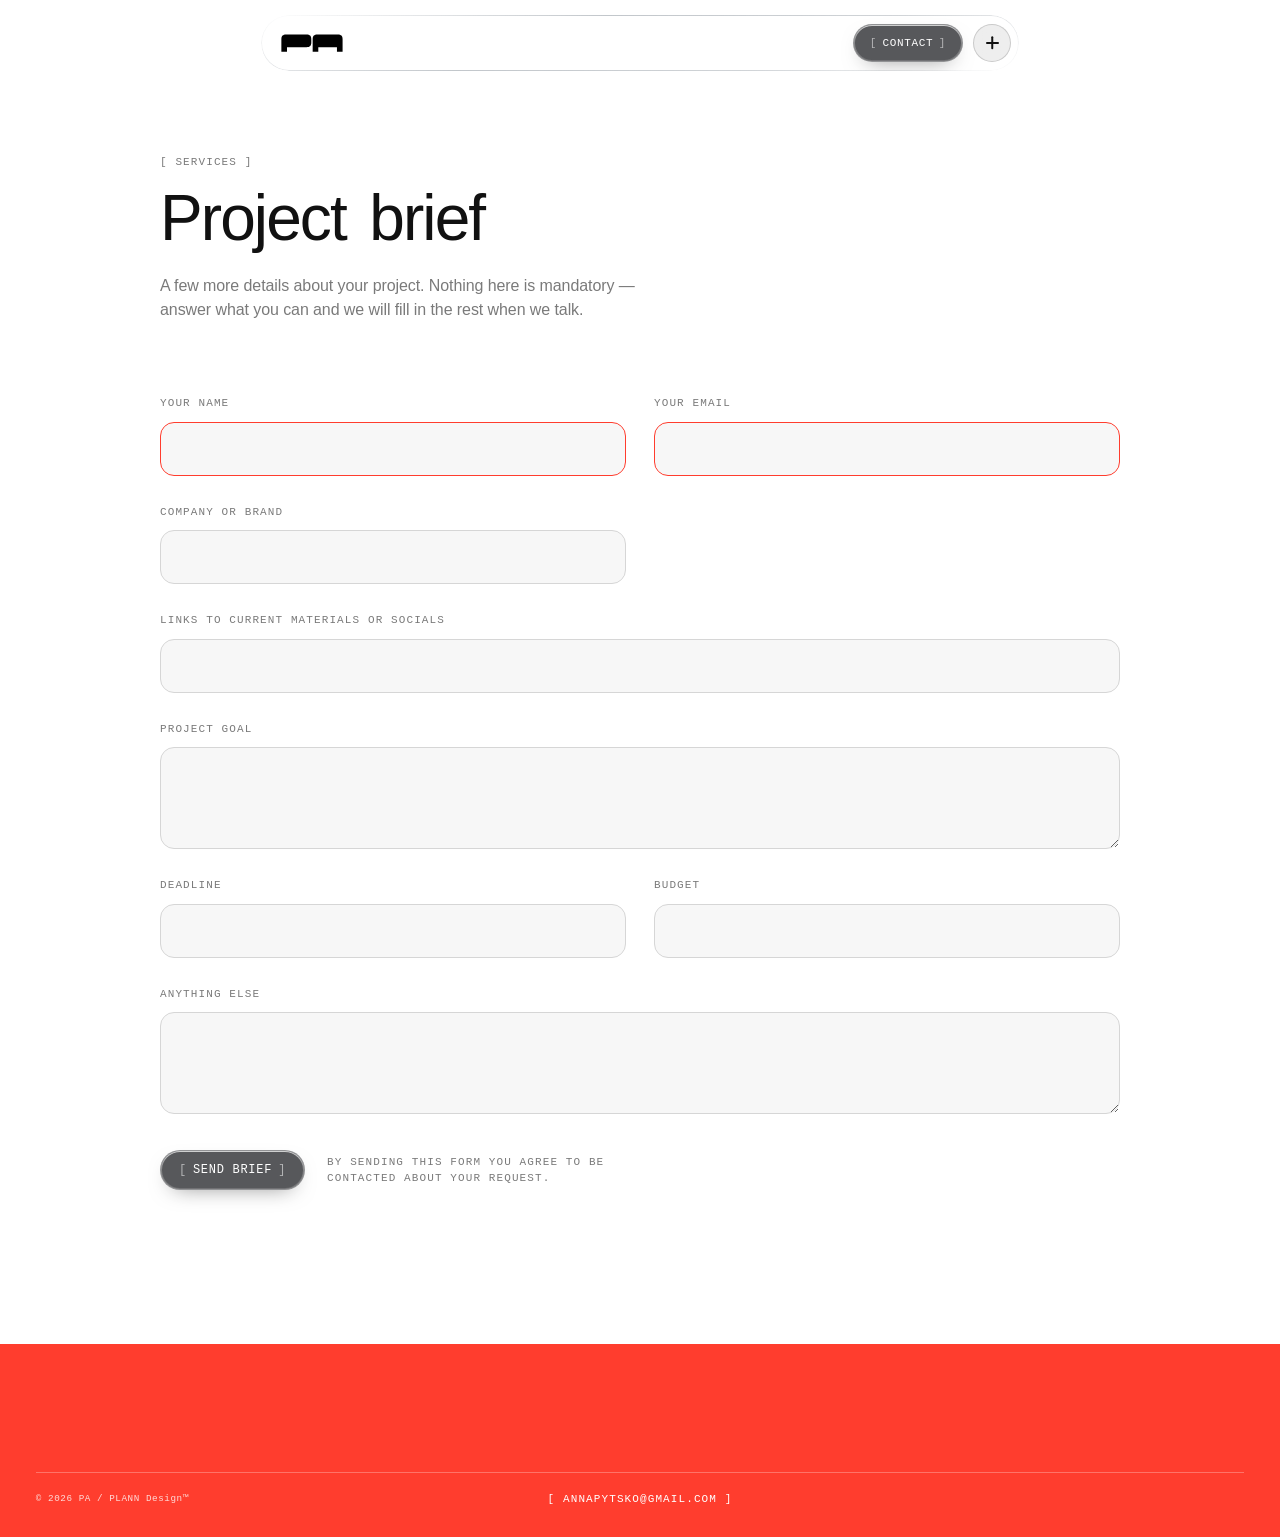
==== commit 1a78308c: "Przebudowa strony wedlug wskazan wlascicielki (01-02.10.2026) Hero: sam znak PA na pustym ekranie, s" ====
--- a/brief.html
+++ b/brief.html
@@ -175,5 +175,6 @@
   <script src="script.js" defer></script>
   <script src="js/ui-liquid.js" defer></script>
   <script src="js/brief.js" defer></script>
+  <script src="js/page-flow.js" defer></script>
 </body>
 </html>
--- a/style.css
+++ b/style.css
@@ -6327,3 +6327,1934 @@
   .intro-gate { display: none; }
   .intro-gate__mark { animation: none; }
 }
+
+/* ---------------------------------------------------------------------------
+   75. PRACE W SIATCE (15.09.2026)
+   Zamiast listy jedna-pod-druga: siatka kafelkow i pasek, na ktorym przelacza
+   sie gestosc — 2, 3 albo 4 w rzedzie. Kafelki trzymaja wlasne proporcje
+   zdjecia i rownaja sie gora, wiec rzad oddycha jak w katalogu, a nie jak
+   tabela. Podpis siedzi pod kadrem: nazwa, kierunek, rok.
+   Sekcje 63 i 73 (nasuwanie kart) zostaja w kodzie, ale nie maja juz czego
+   dotyczyc — klasy .wrow zniknely z HTML-a.
+   --------------------------------------------------------------------------- */
+.works { padding: clamp(18px, 3vw, 40px) 0 clamp(56px, 8vw, 110px); background: var(--paper); }
+
+.works__bar {
+  display: flex;
+  align-items: center;
+  justify-content: space-between;
+  gap: 20px;
+  padding-bottom: 14px;
+}
+.works__title {
+  display: flex;
+  flex-wrap: wrap;
+  gap: 8px;
+  margin: 0;
+  font-family: var(--font-mono);
+  font-size: .72rem;
+  letter-spacing: .08em;
+  text-transform: uppercase;
+  color: var(--muted);
+}
+.works__title strong { color: var(--fg); font-weight: 500; }
+
+.works__views { display: flex; gap: 4px; }
+.works__view {
+  display: grid;
+  place-items: center;
+  width: 30px;
+  height: 26px;
+  border: 0;
+  border-radius: 7px;
+  background: none;
+  color: var(--faint);
+  cursor: pointer;
+  transition: color .25s var(--ease), background-color .25s var(--ease);
+}
+.works__view svg { fill: currentColor; }
+.works__view:hover { color: var(--muted); background: color-mix(in srgb, var(--fg) 6%, transparent); }
+.works__view.is-active { color: var(--fg); background: color-mix(in srgb, var(--fg) 9%, transparent); }
+
+.works__grid {
+  display: grid;
+  grid-template-columns: repeat(var(--cols, 4), minmax(0, 1fr));
+  align-items: start;
+  gap: clamp(14px, 1.8vw, 26px) clamp(10px, 1.2vw, 18px);
+  transition: gap .45s var(--ease-out);
+}
+
+.wtile { min-width: 0; }
+.wtile__media {
+  display: block;
+  overflow: hidden;
+  background: var(--paper-2);
+  cursor: none;
+}
+.wtile__media img {
+  width: 100%;
+  height: auto;
+  display: block;
+  transition: transform .8s var(--ease-out), opacity .5s var(--ease);
+}
+.wtile__media:hover img { transform: scale(1.03); }
+
+.wtile__cap {
+  display: flex;
+  flex-wrap: wrap;
+  gap: 4px 10px;
+  margin: 9px 0 0;
+  font-family: var(--font-mono);
+  font-size: .66rem;
+  letter-spacing: .05em;
+  text-transform: uppercase;
+  color: var(--faint);
+}
+.wtile__name { color: var(--fg); }
+
+/* Przy dwoch w rzedzie kadr moze byc wiekszy, przy czterech — drobniejszy */
+.works__grid[style*="--cols:2"] .wtile__cap { font-size: .72rem; }
+
+@media (max-width: 900px) {
+  .works__grid { --cols: 2 !important; }
+  .works__views { display: none; }   /* na telefonie gestosc ustala sie sama */
+}
+@media (max-width: 520px) {
+  .works__grid { --cols: 1 !important; }
+}
+
+/* ---------------------------------------------------------------------------
+   76. OKNO PORTRETU W SEKCJI "O MNIE" (17.09.2026)
+   Plama negatywu przeprowadzila sie tutaj z hero — w hero stoi teraz scena 3D
+   ze znakiem i drugie biale kolo nie mialoby tam czego szukac. Okno dostaje te
+   same wymiary plamy, ten sam ksztalt i to samo tlumienie co wczesniej, wiec
+   efekt zachowuje sie jeden do jednego. Logika: js/hero-negative.js.
+   Stare style okna hero (.hero__media / .hero__negative) zostaja nietkniete.
+   --------------------------------------------------------------------------- */
+.intro__portrait {
+  position: relative;
+  width: 100%;
+  max-width: 340px;
+  margin: clamp(22px, 3vw, 38px) 0 0;
+  aspect-ratio: 4 / 5;
+  overflow: hidden;
+  border-radius: 16px;
+  background: var(--paper-2);
+  isolation: isolate;   /* plama odwraca tylko to, co lezy w oknie */
+  cursor: none;         /* nad oknem jedzie plama, nie strzalka systemu */
+}
+.intro__portrait-mono {
+  position: absolute;
+  inset: 0;
+  display: block;
+  width: 100%;
+  height: 100%;
+  padding: 0 12%;
+  object-fit: contain;
+}
+/* Ciemny motyw: znak jest czarnym wektorem, wiec na ciemnym papierze
+   odwracamy go na bialy — tak samo jak robi to plama */
+:root[data-theme="dark"] .intro__portrait-mono { filter: invert(1); }
+
+/* Plama odwracajaca kolory — pozycje ustawia js/hero-negative.js.
+   Rozmiar i czasy przepisane z okna hero bez zadnej zmiany. */
+.intro__negative {
+  position: absolute;
+  left: var(--mx, -999px);
+  top: var(--my, -999px);
+  z-index: 2;
+  width: 150px;
+  height: 150px;
+  margin: -75px 0 0 -75px;
+  border-radius: 50%;
+  background: #fff;
+  mix-blend-mode: difference;
+  pointer-events: none;
+  opacity: 0;
+  transition: opacity .25s linear;
+}
+.intro__portrait.is-negative .intro__negative { opacity: 1; }
+
+@media (max-width: 900px) {
+  .intro__portrait { max-width: 300px; margin-top: clamp(18px, 5vw, 28px); }
+}
+
+/* ---------------------------------------------------------------------------
+   77. SCENA SKROLU ZE ZNAKIEM PA (17.09.2026)
+   Znak PA prowadzi caly pierwszy akt strony. Plotno lezy na caly ekran,
+   przyklejone do okna (position: fixed), ZA trescia i bez lapania klikniec.
+   Tlo plotna jest przezroczyste, dlatego hero i wstep oddaja swoje tlo —
+   papier maluje samo body, a scena widnieje miedzy papierem a tekstem.
+   Plaska monograma w hero zostaje jako zapas na wypadek braku WebGL i gasnie
+   dopiero wtedy, gdy bryla naprawde stanela (.has-mono3d).
+   Scena: js/mono-scroll3d.js.
+   --------------------------------------------------------------------------- */
+.mono3d {
+  position: fixed;
+  inset: 0;
+  z-index: 0;
+  display: block;
+  width: 100%;
+  height: 100%;
+  pointer-events: none;
+  background: none;
+  opacity: 0;
+  transition: opacity 1.1s var(--ease-out);
+}
+.mono3d.is-on { opacity: 1; }
+
+/* Tresc idzie nad plotnem */
+#main { position: relative; z-index: 1; }
+
+/* Hero i wstep oddaja tlo, zeby bylo widac scene pod tekstem */
+.has-mono3d .hero,
+.has-mono3d .intro { background: transparent; }
+
+/* Zapas bez WebGL gasnie dopiero, gdy stanela bryla */
+.has-mono3d .hero__mono { opacity: 0; }
+
+@media (prefers-reduced-motion: reduce) {
+  .mono3d { transition: opacity .2s linear; }
+}
+
+/* Po wejsciu plotna przezroczystoscia steruje juz skrypt — CSS musi ustapic,
+   inaczej gaszenie na koncu aktu wleklo by sie za skrolem */
+.mono3d.is-live { transition: none; }
+
+/* Gdy scena 3D dziala, hero dostaje caly pierwszy ekran: pierwszy akt ma
+   wtedy okolo jednego ekranu przewijania na cztery fazy tanca znaku.
+   Bez WebGL zostaje dawna, nizsza scena — uklad zapasowy sie nie zmienia. */
+.has-mono3d .hero__scene { height: clamp(360px, 72svh, 780px); }
+@media (max-width: 900px) {
+  .has-mono3d .hero__scene { height: clamp(300px, 56svh, 520px); }
+}
+
+/* ---------------------------------------------------------------------------
+   78. PIERWSZY AKT MA WIECEJ MIEJSCA (17.09.2026)
+   Wlascicielka: "zadużo szybko sie przekreca". Taniec znaku rozgrywal sie na
+   820 px przewijania, wiec kazda faza trwala ulamek sekundy. Sekcja "O mnie"
+   dostaje wiecej powietrza — akt ma teraz okolo poltora ekranu przewijania,
+   a manifest przy okazji przestaje byc scisniety.
+   Wysokosc zmienia sie TYLKO przy dzialajacej scenie 3D (.has-mono3d), wiec
+   uklad zapasowy bez WebGL zostaje taki, jaki byl.
+   --------------------------------------------------------------------------- */
+/* Zapas na taniec znaku idzie NAD tekst, nie pod niego: pod spodem robil
+   dziure przed pracami, a nad tekstem to po prostu miejsce, w ktorym gra
+   scena 3D. Suma zostaje prawie ta sama, wiec akt trwa tyle samo. */
+.has-mono3d .intro {
+  padding-top: clamp(150px, 52vh, 560px);
+  padding-bottom: clamp(48px, 7vh, 110px);
+}
+@media (max-width: 900px) {
+  .has-mono3d .intro { padding-top: clamp(140px, 70vh, 620px); padding-bottom: clamp(36px, 6vh, 70px); }
+}
+
+/* ---------------------------------------------------------------------------
+   79. STOPKA: PAS ZDJEC NA CZERNI, BEZ ODSTEPOW (17.09.2026)
+   Wlascicielka: pod zdjeciami ma byc czern, nie czerwien, a kafelki maja stac
+   jeden przy drugim. Czerwony blok stopki zostaje — zmienia sie tylko pas
+   ze zdjeciami na samym dole. Fala (js/footer-works.js) dziala jak dzialala,
+   tylko jasnosc kafelkow podniesiona, bo na czerni .26 bylo prawie niewidoczne.
+   --------------------------------------------------------------------------- */
+.footer__works {
+  gap: 0;
+  background: #000;
+  margin-top: 0;
+}
+.footer__work { background: #000; }
+.footer__work img { opacity: .5; }
+.footer__works:not(.is-manual) .footer__work.is-auto img { opacity: 1; }
+
+@media (max-width: 640px) {
+  .footer__works { gap: 0; }
+}
+
+/* ---------------------------------------------------------------------------
+   80. PRACE: CIASNIEJSZA SIATKA (17.09.2026)
+   Wlascicielka: kafelki stoja za daleko od siebie. Odstepy schodza do kilku
+   pikseli — rzad czyta sie jak jedna plansza, a nie jak rozsypane karty.
+   Przelacznik gestosci (2 / 3 / 4) dziala jak dzialal.
+   --------------------------------------------------------------------------- */
+.works__grid { gap: clamp(10px, 1vw, 16px) clamp(4px, .5vw, 8px); }
+
+/* ---------------------------------------------------------------------------
+   81. PODGLAD PROJEKTU: NAJPIERW SAMA NAZWA (17.09.2026)
+   Wlascicielka: po otwarciu projektu ma byc widoczna sama nazwa, a opis
+   dopiero po nacisnieciu [ about ]. Wczesniej opis byl zwiniety do dwoch
+   linii, czyli i tak zaczynal sie czytac od razu. Teraz jest schowany do
+   zera i wychodzi plynnie razem z przyciskiem.
+   Logika przycisku bez zmian — script.js przelacza klase .is-expanded.
+   --------------------------------------------------------------------------- */
+.case-viewer__description {
+  display: block;
+  -webkit-line-clamp: unset;
+  max-height: 0;
+  margin: 0;
+  opacity: 0;
+  overflow: hidden;
+  transition:
+    max-height .5s var(--ease-out),
+    opacity .35s var(--ease-out),
+    margin .5s var(--ease-out);
+}
+.case-viewer__description.is-expanded {
+  max-height: 18em;
+  margin: 0 0 16px;
+  opacity: 1;
+}
+/* Wcisniety przycisk ma byc widac, ze jest wcisniety */
+.case-viewer__controls .btn.is-open { color: var(--ink); background: #fff; }
+
+@media (prefers-reduced-motion: reduce) {
+  .case-viewer__description { transition: opacity .2s linear; }
+}
+
+/* ---------------------------------------------------------------------------
+   82. STRONA NA TUSZU: JASNA SZAPKA BEZ POSWIATY (17.09.2026)
+   Wlascicielka: "te cienie potaniaja". Na czarnej stronie pasek mial pod soba
+   biala luna (box-shadow z sekcji 62) i ciemne, ledwo widoczne szklo.
+   Teraz jest odwrotnie: pasek jest po prostu jasny na czerni, bez zadnego
+   cienia i bez rozmycia tla. Znak, pigulka i krzyzyk przewracaja sie na
+   ciemne, zeby bylo je widac na jasnym tle paska.
+   Dotyczy tylko stron na tuszu (body.page--ink) — strona glowna bez zmian.
+   --------------------------------------------------------------------------- */
+body.page--ink .nav {
+  background: #f4f4f5;
+  border-color: rgba(0, 0, 0, .10);
+  box-shadow: none;
+  -webkit-backdrop-filter: none;
+  backdrop-filter: none;
+  color: #101112;
+}
+body.page--ink .nav--scrolled {
+  border-color: rgba(0, 0, 0, .14);
+  box-shadow: none;
+}
+/* Znak w pasku: na jasnym tle idzie ciemna wersja wektora */
+body.page--ink .nav .logo__img--onink { display: none; }
+body.page--ink .nav .logo__img--onpaper { display: block; }
+body.page--ink .nav .logo__text { color: #101112; }
+
+/* Pigulka CONTACT: na jasnym pasku musi byc ciemna, nie biala */
+body.page--ink .nav .btn--solid {
+  background: #101112;
+  color: #fff;
+  border-color: #101112;
+  box-shadow: none;
+}
+body.page--ink .nav .btn--solid:hover {
+  background: var(--accent);
+  color: #fff;
+  border-color: var(--accent);
+}
+
+/* Krzyzyk menu: ciemne kreski w jasnym kolku */
+body.page--ink .nav .burger {
+  color: #101112;
+  border-color: rgba(0, 0, 0, .14);
+  background: rgba(0, 0, 0, .05);
+}
+
+/* Panel menu pod paskiem trzyma ten sam jasny ton, tez bez poswiaty */
+body.page--ink .menu {
+  background: #f4f4f5;
+  border-color: rgba(0, 0, 0, .10);
+  box-shadow: none;
+  -webkit-backdrop-filter: none;
+  backdrop-filter: none;
+  color: #101112;
+}
+body.page--ink .menu a,
+body.page--ink .menu .menu__rights,
+body.page--ink .menu .label { color: #101112; }
+
+/* ---------------------------------------------------------------------------
+   83. KROJ PISMA: SWITZER (17.09.2026)
+   Wlascicielka pokazala serwis, ktorego typografia ma byc wzorem — stoi on
+   na Switzerze. Wracamy wiec do tego kroju w calym interfejsie i w duzych
+   naglowkach (wczesniej byl tam Clash Display, sekcja 61).
+   Pliki lezą lokalnie w fonts/, zadnych CDN-ow. Switzer to Fontshare,
+   bezplatna licencja komercyjna — ta sama odlewnia co Satoshi.
+   Satoshi i Clash Display zostaja w repozytorium: wracaja zmiana jednej
+   linii w tokenach ponizej.
+   Podpisy techniczne zostaja na Fragment Mono. Wzorcowy serwis uzywa tam
+   Proto Mono, ale to krój platny — CLAUDE.md zabrania podpinac takie pliki.
+   --------------------------------------------------------------------------- */
+@font-face {
+  font-family: "Switzer";
+  src: url("fonts/Switzer-300.woff2") format("woff2");
+  font-weight: 300;
+  font-style: normal;
+  font-display: swap;
+}
+@font-face {
+  font-family: "Switzer";
+  src: url("fonts/Switzer-400.woff2") format("woff2");
+  font-weight: 400;
+  font-style: normal;
+  font-display: swap;
+}
+@font-face {
+  font-family: "Switzer";
+  src: url("fonts/Switzer-500.woff2") format("woff2");
+  font-weight: 500;
+  font-style: normal;
+  font-display: swap;
+}
+@font-face {
+  font-family: "Switzer";
+  src: url("fonts/Switzer-700.woff2") format("woff2");
+  font-weight: 600 900;
+  font-style: normal;
+  font-display: swap;
+}
+/* Cyrylica — Switzer jej nie ma, wiec w tym samym zakresie podstawiamy Inter,
+   dokladnie tak samo jak przy Satoshi (unicode-range decyduje znak po znaku) */
+@font-face {
+  font-family: "Switzer";
+  src: url("fonts/Inter-var-cyrillic.woff2") format("woff2");
+  font-weight: 100 900;
+  font-style: normal;
+  font-display: swap;
+  unicode-range: U+0301, U+0400-045F, U+0490-0491, U+04B0-04B1, U+2116;
+}
+
+:root {
+  --font-display: "Switzer", "Satoshi", "Helvetica Neue", Helvetica, Arial, sans-serif;
+  --font-body: "Switzer", "Satoshi", "Helvetica Neue", Helvetica, Arial, sans-serif;
+  --font-title: "Switzer", "Satoshi", "Helvetica Neue", Helvetica, Arial, sans-serif;
+}
+
+/* Duze naglowki: Switzer jest weższy od Clash Display, wiec przy tej samej
+   wadze wygladalby blado. Bierzemy sredni grubosc i ciasniejszy odstep —
+   tak jak w serwisie, ktory wlascicielka pokazala. Zeby naglowki byly lekkie
+   jak tam, wystarczy zmienic ponizsza wage na 300. */
+.display,
+.h1,
+.h2,
+.hero__title,
+.intro__title,
+.lab__title,
+.shopHead__title,
+.case-viewer__info h2 {
+  font-family: var(--font-title);
+  font-weight: 500;
+  letter-spacing: -.03em;
+}
+
+/* Switzer jest wezszy od Clash Display, wiec ten sam naglowek lamal sie
+   teraz na cztery wiersze. Dajemy mu troche wiecej szerokosci. */
+.intro__title { max-width: 16ch; }
+@media (max-width: 900px) { .intro__title { max-width: 20ch; } }
+
+/* ---------------------------------------------------------------------------
+   84. STOPKA: KAFELKI PRZYGASZONE, FALA WIDOCZNA (17.09.2026)
+   Poprawka po uwadze wlascicielki: przy jasnosci 0.5 wszystkie kafelki byly
+   widoczne naraz i fala gubila sie w tlumie. Wracamy do mocno przygaszonych
+   zdjec — wtedy widac, ze zapalaja sie po kolei. Najechanie kursorem dziala
+   jak dotad (js/footer-works.js oddaje wtedy sterowanie myszy).
+   --------------------------------------------------------------------------- */
+.footer__work img {
+  opacity: .16;
+  transition: opacity .9s var(--ease-out), transform .8s var(--ease-out);
+}
+.footer__works:not(.is-manual) .footer__work.is-auto img { opacity: .78; }
+.footer__work:hover img { opacity: 1; }
+
+/* ---------------------------------------------------------------------------
+   85. LEJEK KONTAKTOWY: ROWNY RYTM PIONOWY (17.09.2026)
+   Wlascicielka: od gory za duzo miejsca, od dolu za malo. Scena kroku miala
+   sztywna wysokosc (34vh), wiec przycisk odjezdzal od chipsow o poltora
+   ekranu, a pod socjalami stopka zaczynala sie bez zadnego oddechu.
+   Teraz scena ma wysokosc swojej tresci, a odstepy miedzy blokami rosna
+   rowno: pytanie -> chipsy -> przycisk -> adres -> socjale -> stopka.
+   --------------------------------------------------------------------------- */
+.fn {
+  min-height: auto;
+  padding-top: calc(var(--nav-h) + clamp(40px, 6vh, 78px));
+  padding-bottom: clamp(56px, 9vh, 120px);
+}
+.fn__meta { margin-top: clamp(20px, 3vh, 34px); }
+.fn__stage {
+  min-height: 0;
+  margin-top: clamp(26px, 3.6vh, 46px);
+}
+.fn__step {
+  justify-content: flex-start;
+  gap: clamp(20px, 2.6vw, 30px);
+}
+.fn__nav { margin-top: clamp(26px, 3.4vh, 42px); }
+.contact__direct { margin-top: clamp(28px, 3.8vh, 46px); }
+.contact__consent { margin-top: 10px; }
+.fn__socialsLabel { margin-top: clamp(26px, 3.6vh, 44px); }
+.fn__socials { margin-top: 14px; }
+
+/* Scena lejka rownala sie do najwyzszego kroku (ekran z podsumowaniem), wiec
+   przy krotkim pytaniu przycisk odjezdzal o pol ekranu w dol. Teraz wysokosc
+   bierze sie z kroku, ktory jest na wierzchu — pozostale leza pod nim i nie
+   rozpychaja juz sceny. */
+.fn__step:not(.is-active) {
+  position: absolute;
+  inset: 0;
+}
+.fn__step.is-active { position: relative; }
+.fn__stage { min-height: clamp(110px, 15vh, 180px); }
+
+/* ---------------------------------------------------------------------------
+   86. PRACE: ROWNE KADRY I ROWNE ODSTEPY (17.09.2026)
+   Wlascicielka: prace stoja nierowno, a przyciski uciekly od siatki i od
+   nastepnego bloku. Dwie rzeczy:
+   1. kazdy kafelek ma ten sam kadr (4:5, zdjecie przyciete), wiec rzedy
+      koncza sie rowno i nie zostaja dziury po wyzszych zdjeciach;
+   2. odstep siatka -> przyciski -> nastepna sekcja jest jeden i ten sam.
+   --------------------------------------------------------------------------- */
+.wtile__media {
+  aspect-ratio: 4 / 5;
+  overflow: hidden;
+}
+.wtile__media img {
+  width: 100%;
+  height: 100%;
+  object-fit: cover;
+}
+/* Przy dwoch w rzedzie kadr moze byc spokojniejszy, szerszy */
+.works__grid[style*="--cols:2"] .wtile__media { aspect-ratio: 3 / 2; }
+
+/* Podpis trzyma sie kadru, wiec wszystkie rzedy maja rowna linie bazowa */
+.wtile__cap { margin-top: 8px; }
+
+/* Siatka konczy sie tam, gdzie zaczynaja przyciski — ten sam odstep co miedzy
+   sekcjami, bez dziury na pol ekranu. Stary margines 96 px (sekcja 53) robil
+   dziure, wiec zerujemy go i caly odstep trzymamy na jednym wypelnieniu. */
+.works { padding-bottom: 0; }
+.works__cta {
+  margin-top: 0;
+  padding-block: clamp(30px, 3.6vw, 52px);
+}
+
+/* ---------------------------------------------------------------------------
+   87. PRACE: JEDEN ODSTEP WSZEDZIE (18.09.2026)
+   Wlascicielka: "wszedzie odstepy maja byc rowne". Caly blok prac stoi teraz
+   na dwoch wartosciach i tylko na nich:
+   — wewnatrz siatki (miedzy kafelkami w poziomie, w pionie i pod zdjeciem
+     do podpisu) ten sam maly odstep;
+   — miedzy blokami (pasek -> siatka -> przyciski -> nastepna sekcja) ten sam
+     duzy odstep. Zadnych wyjatkow i zadnych starych marginesow.
+   --------------------------------------------------------------------------- */
+:root {
+  --works-gap: clamp(6px, .7vw, 10px);    /* wewnatrz siatki */
+  --works-band: clamp(32px, 4vw, 56px);   /* miedzy blokami */
+}
+.works {
+  padding-top: var(--works-band);
+  padding-bottom: 0;
+}
+.works__bar { padding-bottom: var(--works-band); }
+.works__grid { gap: var(--works-gap); }
+.wtile__cap { margin-top: var(--works-gap); }
+.works__cta {
+  margin-top: 0;
+  padding-block: var(--works-band);
+}
+
+/* ---------------------------------------------------------------------------
+   88. PORZADKI PO UWAGACH WLASCICIELKI (18.09.2026)
+   Trzy rzeczy naraz, kazda drobna:
+   1. prace wracaja do wlasnych proporcji — pionowe obok poziomych wygladaja
+      ciekawiej niz rowny raster (odstepy zostaja rowne, sekcja 87);
+   2. zdjecia w stopce wychodza z pelnej czerni — w spoczynku ich nie widac
+      wcale, pokazuje je dopiero fala;
+   3. ciemny motyw traci biala poswiate pod paskiem, panelem menu i kartami —
+      na czerni taki cien nie wyglada drogo, tylko tanio.
+   --------------------------------------------------------------------------- */
+
+/* 1. Prace: wlasne proporcje zdjec */
+.wtile__media { aspect-ratio: auto; }
+.wtile__media img { height: auto; object-fit: contain; }
+.works__grid[style*="--cols:2"] .wtile__media { aspect-ratio: auto; }
+
+/* 2. Stopka: kafelki wychodza z czerni */
+.footer__work img { opacity: 0; }
+.footer__works:not(.is-manual) .footer__work.is-auto img { opacity: .85; }
+.footer__work:hover img { opacity: 1; }
+
+/* 3. Ciemny motyw bez bialej poswiaty */
+:root[data-theme="dark"] .nav,
+:root[data-theme="dark"] .nav--scrolled,
+:root[data-theme="dark"] .menu,
+:root[data-theme="dark"] .btn,
+:root[data-theme="dark"] .btn--solid,
+:root[data-theme="dark"] .pill,
+:root[data-theme="dark"] .chip,
+:root[data-theme="dark"] .socialbtn,
+:root[data-theme="dark"] .case-viewer__info {
+  box-shadow: none;
+}
+
+/* ---------------------------------------------------------------------------
+   89. HERO, KTORE OD RAZU MOWI, O CO CHODZI (18.09.2026)
+   Wlascicielka: "sam znak 3D nic nie mowi — czlowiek ma od razu widziec,
+   ze to strona projektantki, ktora daje rozwiazanie, nie tylko ozdobe".
+   Kompozycja czyta sie z gory na dol: kim jestem -> obietnica -> znak ->
+   po co tu jestem i co zrobic -> fakty. Naglowek stoi na dwoch wagach:
+   cienkie slowa sa tlem dla grubego, ktore niesie obietnice.
+   Znak 3D lezy POD tekstem (plotno jest pod trescia), wiec bryla przechodzi
+   za naglowkiem — dokladnie tak jak na przykladzie, ktory pokazala.
+   --------------------------------------------------------------------------- */
+.hero {
+  display: flex;
+  flex-direction: column;
+  padding-top: calc(var(--nav-h) + clamp(22px, 3.4vh, 44px));
+  padding-bottom: clamp(20px, 3vh, 40px);
+}
+.hero__top {
+  display: flex;
+  align-items: baseline;
+  justify-content: space-between;
+  gap: 20px;
+  color: var(--muted);
+}
+
+/* Naglowek: cienkie i grube slowa w jednej linii ognia */
+.hero__head {
+  width: min(var(--container), 100% - var(--gutter) * 2);
+  margin: clamp(14px, 2.4vh, 30px) auto 0;
+  font-family: var(--font-title);
+  font-size: clamp(2.1rem, 6.4vw, 5.4rem);
+  line-height: .98;
+  letter-spacing: -.035em;
+  text-wrap: balance;
+}
+.hero__thin {
+  font-weight: 300;
+  color: var(--grey-2);
+}
+.hero__bold {
+  font-weight: 600;
+  color: var(--ink);
+}
+.hero__head .hero__thin + .hero__bold,
+.hero__head .hero__bold + .hero__thin { margin-left: .22em; }
+
+/* Scena ze znakiem: nizsza niz dotad, bo nad nia i pod nia stoi teraz tekst */
+.has-mono3d .hero__scene { height: clamp(240px, 40svh, 460px); }
+
+.hero__grid {
+  display: grid;
+  grid-template-columns: minmax(0, 1.1fr) auto;
+  align-items: end;
+  gap: clamp(18px, 3vw, 48px);
+  margin-top: clamp(16px, 2.6vh, 34px);
+}
+.hero__lead {
+  margin: 0;
+  max-width: 46ch;
+  font-size: clamp(.98rem, 1.25vw, 1.2rem);
+  line-height: 1.45;
+  color: var(--grey-3);
+}
+.hero__actions { display: flex; flex-wrap: wrap; gap: 10px; }
+
+/* Pasek faktow na dole pierwszego ekranu */
+.hero__facts {
+  display: flex;
+  align-items: baseline;
+  justify-content: space-between;
+  gap: 16px;
+  margin-top: clamp(18px, 3vh, 38px);
+  padding-top: clamp(12px, 1.6vh, 20px);
+  border-top: 1px solid var(--line);
+  color: var(--muted);
+}
+.hero__facts .clock { color: var(--fg); }
+
+@media (max-width: 900px) {
+  .hero__head { font-size: clamp(1.9rem, 9vw, 3rem); }
+  .hero__grid { grid-template-columns: 1fr; align-items: start; }
+  .hero__facts { flex-direction: column; align-items: flex-start; gap: 6px; }
+  .has-mono3d .hero__scene { height: clamp(200px, 34svh, 360px); }
+}
+
+/* ---------------------------------------------------------------------------
+   90. TEKST CIEMNIEJE W MIARE CZYTANIA (18.09.2026)
+   Wlascicielka pokazala serwisy, na ktorych tekst rozjasnia sie slowo po
+   slowie przy przewijaniu — chce tak samo. Efekt mial dotad wlasne selektory
+   (sekcje 47 i 52); teraz kazde slowo z [data-manifesto] dziala tak samo,
+   niezaleznie od bloku. Logika: js/manifesto.js.
+   --------------------------------------------------------------------------- */
+[data-manifesto] .mw {
+  color: color-mix(in srgb, var(--fg) 26%, transparent);
+  transition: color .5s var(--ease-out);
+}
+[data-manifesto] .mw.is-lit,
+[data-manifesto].is-done .mw { color: var(--fg); }
+
+/* Akapit w hero jest wiekszy, wiec jego niezapalone slowa moga byc odrobine
+   mocniejsze — inaczej pierwszy ekran wyglada na niedokonczony */
+/* (kolor slow w hero prowadzi teraz przezroczystosc — patrz sekcja 93) */
+
+@media (prefers-reduced-motion: reduce) {
+  [data-manifesto] .mw { transition: none; color: var(--fg); }
+}
+
+/* ---------------------------------------------------------------------------
+   91. PASEK FAKTOW W HERO (18.09.2026)
+   Wlascicielka nie ma policzonych projektow ani klientow (prace szly przez
+   firmy i naleza do nich), a nie chce sie przechwalac. Zamiast wymyslonych
+   liczb stoja trzy rzeczy prawdziwe: rok wejscia w projektowanie, praca bez
+   posrednikow i trzy jezyki. Liczba jest duza — tak jak na przykladzie,
+   ktory pokazala — ale nic nie obiecuje ponad to, co jest.
+   --------------------------------------------------------------------------- */
+.hero__where {
+  display: inline-flex;
+  align-items: baseline;
+  gap: 8px;
+}
+.hero__where .clock { color: var(--fg); }
+.hero__dot { opacity: .45; }
+
+.hero__dirs { margin: 0 0 10px; color: var(--muted); }
+.hero__leadCol { min-width: 0; }
+
+.hero__facts {
+  display: grid;
+  grid-template-columns: repeat(3, minmax(0, 1fr));
+  align-items: end;
+  gap: clamp(16px, 3vw, 44px);
+}
+.hero__fact { min-width: 0; }
+.hero__figure {
+  margin: 0;
+  font-family: var(--font-title);
+  font-weight: 300;
+  font-size: clamp(2.4rem, 5.6vw, 4.6rem);
+  line-height: .92;
+  letter-spacing: -.045em;
+  color: var(--ink);
+}
+.hero__figureCap {
+  margin: 8px 0 0;
+  max-width: 24ch;
+  color: var(--muted);
+}
+
+@media (max-width: 900px) {
+  .hero__facts { grid-template-columns: 1fr; gap: 14px; }
+  .hero__fact { display: flex; align-items: baseline; gap: 12px; }
+  .hero__figure { font-size: clamp(1.8rem, 9vw, 2.6rem); }
+  .hero__figureCap { margin: 0; }
+}
+
+/* Caly pierwszy ekran ma sie miescic w oknie: scena nizsza, odstepy ciasniejsze.
+   Inaczej pasek faktow schodzi pod krawedz i nikt go nie widzi. */
+.has-mono3d .hero__scene { height: clamp(180px, 29svh, 360px); }
+.hero__head { margin-top: clamp(10px, 1.8vh, 22px); }
+.hero__grid { margin-top: clamp(10px, 1.8vh, 22px); }
+.hero__facts { margin-top: clamp(14px, 2.2vh, 28px); padding-top: clamp(10px, 1.4vh, 16px); }
+@media (max-width: 900px) {
+  .has-mono3d .hero__scene { height: clamp(170px, 28svh, 300px); }
+}
+
+/* ---------------------------------------------------------------------------
+   92. ZNAK OBOK TEKSTU, NIE NA TEKSCIE (18.09.2026)
+   Wlascicielka: "znak zaslania tekst, ma byc za nim i obok, a nie na nim".
+   W sekcji o mnie caly tekst przenosi sie do prawej kolumny, a lewa zostaje
+   pusta — to w niej staje bryla, kiedy zjedzie z hero. Tekst i znak stoja
+   wiec obok siebie, znak jest lekko odwrocony w jego strone i prowadzi do
+   niego wzrok. Na waskim ekranie kolumna jest jedna i uklad zostaje jak byl.
+   --------------------------------------------------------------------------- */
+@media (min-width: 901px) {
+  .has-mono3d .intro__grid {
+    grid-template-columns: minmax(0, 1fr) minmax(0, 1.05fr);
+    align-items: start;
+  }
+  .has-mono3d .intro__title,
+  .has-mono3d .intro__body { grid-column: 2; }
+  .has-mono3d .intro__title { max-width: 20ch; margin-bottom: clamp(18px, 2.4vw, 32px); }
+}
+
+/* ---------------------------------------------------------------------------
+   93. NAGLOWKI TEZ WCHODZA SLOWO PO SLOWIE (18.09.2026)
+   Wlascicielka: "ta animacja ma byc i na glownym tekscie, zeby szlo z szarego
+   w czarny i z rozmycia — jak w calym moim stylu".
+   Slowo nieoswietlone jest przygaszone i rozmyte, oswietlone — ostre i w pelnym
+   kolorze. Przygaszamy przezroczystoscia, nie kolorem, wiec cienkie i grube
+   slowa naglowka zachowuja swoje wlasne kolory.
+   Naglowek hero widac od razu po wejsciu, wiec tam slowa wchodza kaskada zaraz
+   po starcie strony; reszta zapala sie w rytmie przewijania (js/manifesto.js).
+   --------------------------------------------------------------------------- */
+[data-manifesto] .mw {
+  display: inline-block;
+  color: inherit;
+  opacity: .3;
+  filter: blur(4px);
+  transition:
+    opacity .55s var(--ease-out),
+    filter .55s var(--ease-out);
+}
+[data-manifesto] .mw.is-lit,
+[data-manifesto].is-done .mw {
+  opacity: 1;
+  filter: blur(0);
+}
+
+/* Naglowek hero: kaskada zaraz po wejsciu strony, slowo za slowem */
+.hero__head .mw {
+  opacity: 0;
+  filter: blur(12px);
+  transition: none;
+}
+.is-loaded .hero__head .mw {
+  animation: mw-in .9s var(--ease-out) both;
+  animation-delay: calc(var(--i, 0) * 70ms);
+}
+@keyframes mw-in {
+  from { opacity: 0; filter: blur(12px); transform: translateY(.14em); }
+  to   { opacity: 1; filter: blur(0);    transform: none; }
+}
+
+@media (prefers-reduced-motion: reduce) {
+  [data-manifesto] .mw,
+  .hero__head .mw { opacity: 1; filter: none; transition: none; animation: none; }
+}
+
+/* Akapit w hero widac od razu po wejsciu, wiec jego niezapalone slowa sa
+   tylko lekko przygaszone — inaczej pierwszy ekran wyglada na nieczytelny */
+.hero__lead .mw { opacity: .5; filter: blur(2px); }
+
+
+/* ---------------------------------------------------------------------------
+   94. HERO: SAM ZNAK NA CZYSTYM EKRANIE (01.10.2026, wersja 3)
+   Wlascicielka pokazala wzor (ovyon): na pierwszym ekranie prawie nie ma
+   tekstu — duzy obiekt po srodku, drobny zegar w lewym dolnym rogu, jeden
+   niewielki przycisk na dole po srodku. U nas obiektem jest znak PA ze sceny
+   3D (js/mono-scroll3d.js rysuje go w srodku bloku .hero__scene). Jedyny
+   tekst u gory to status "available" w prawym rogu. Naglowek strony (h1)
+   stoi w sekcji "O mnie" — hero ma byc puste i oddychac.
+   Znak zniknal wczesniej, bo hero malowal papier NAD plotnem 3D — przy
+   dzialajacej scenie hero jest przezroczysty.
+   Stare reguly hero (sekcje 89-91) zostaja; ponizsze nadpisuja je tylko
+   przy klasie .hero--stage. Wersja 2 (tytul, akapit, strzalka) w historii git.
+   --------------------------------------------------------------------------- */
+.hero.hero--stage {
+  --hero-top: clamp(28px, 5vh, 56px);
+  --hero-bottom: clamp(72px, 10vh, 104px);  /* nad progresywnym rozmyciem u dolu */
+  display: block;
+  min-height: 100svh;
+  padding: calc(var(--nav-h) + 14px + var(--hero-top)) 0 var(--hero-bottom);
+  background: var(--paper);
+}
+.has-mono3d .hero.hero--stage { background: transparent; }
+
+.hero__frame {
+  display: grid;
+  grid-template-columns: minmax(0, 1fr) auto minmax(0, 1fr);
+  grid-template-rows: auto minmax(0, 1fr) auto;
+  column-gap: clamp(16px, 2vw, 32px);
+  min-height: calc(100svh - var(--nav-h) - 14px - var(--hero-top) - var(--hero-bottom));
+}
+
+/* Prawy gorny rog: status */
+.hero__status {
+  grid-column: 3;
+  grid-row: 1;
+  display: inline-flex;
+  align-items: center;
+  align-self: start;
+  justify-self: end;
+  gap: 9px;
+  margin: 0;
+  color: var(--fg);
+}
+.hero__live {
+  width: 6px;
+  height: 6px;
+  border-radius: 50%;
+  background: var(--ok);
+  box-shadow: 0 0 0 3px color-mix(in srgb, var(--ok) 22%, transparent);
+}
+
+/* Srodek: scena na cala szerokosc, znak staje w jej srodku */
+.hero--stage .hero__scene {
+  grid-column: 1 / -1;
+  grid-row: 2;
+  height: auto;
+  min-height: clamp(260px, 52svh, 700px);
+  margin: 0;
+}
+
+/* Lewy dolny rog: zegar i data */
+.hero__clock {
+  grid-column: 1;
+  grid-row: 3;
+  align-self: end;
+  display: inline-flex;
+  align-items: baseline;
+  gap: 8px;
+  margin: 0;
+  color: var(--muted);
+}
+.hero__clock .clock { color: var(--fg); }
+.hero__dot { opacity: .45; }
+
+/* Dol, po srodku: jeden przycisk */
+.hero__go {
+  grid-column: 2;
+  grid-row: 3;
+  align-self: end;
+  justify-self: center;
+}
+
+/* Wejscie: bloki hero wplywaja po kolei, dopiero gdy kurtyna zejdzie.
+   Bez kurtyny (prefers-reduced-motion) wystarczy zaladowana strona. */
+.hero__in {
+  opacity: 0;
+  transform: translateY(12px);
+  transition: opacity 1s var(--ease-out), transform 1s var(--ease-out);
+  transition-delay: calc(.1s + var(--i, 0) * .09s);
+}
+body.is-gate-open .hero__in,
+body.is-loaded:not(.is-gating) .hero__in { opacity: 1; transform: none; }
+
+@media (max-width: 900px) {
+  .hero.hero--stage { --hero-top: clamp(20px, 4vh, 40px); min-height: 100svh; }
+  .hero__frame {
+    grid-template-columns: minmax(0, 1fr);
+    grid-template-rows: auto minmax(0, 1fr) auto auto;
+    row-gap: clamp(14px, 2.4vh, 22px);
+  }
+  .hero__status,
+  .hero--stage .hero__scene,
+  .hero__clock,
+  .hero__go { grid-column: 1; grid-row: auto; }
+  .hero__status { justify-self: start; }
+  .hero--stage .hero__scene { min-height: clamp(200px, 40svh, 360px); }
+  .hero__go { justify-self: start; }
+}
+
+@media (prefers-reduced-motion: reduce) {
+  .hero__in { opacity: 1; transform: none; transition: none; }
+}
+
+/* ---------------------------------------------------------------------------
+   95. TEKST BEZ ROZMYCIA (01.10.2026)
+   Wlascicielka: "glowny tekst jest rozmyty, nie da sie go normalnie czytac —
+   rozmycie trzeba zabrac". Slowa, ktore jeszcze sie nie zapalily, byly
+   przygaszone I rozmyte (sekcja 93). Rozmycie schodzi; zostaje samo
+   przyciemnienie szarosc -> kolor tekstu, tak jak na serwisach, ktore
+   pokazala. Nieoswietlone slowo jest teraz troche mocniejsze (34% zamiast
+   30%), zeby akapit dalo sie czytac takze przed przewinieciem.
+   Zeby rozmycie slow wrocilo, wystarczy wykasowac ten blok.
+   --------------------------------------------------------------------------- */
+[data-manifesto] .mw {
+  opacity: .34;
+  filter: none;
+  transition: opacity .55s var(--ease-out);
+}
+[data-manifesto] .mw.is-lit,
+[data-manifesto].is-done .mw { filter: none; }
+.hero__head .mw { opacity: 0; }
+
+/* ---------------------------------------------------------------------------
+   96. PRACE: SZESC KADROW, ROZNE KSZTALTY, GLEBIA I FILTRY (01.10.2026)
+   Wlascicielka: "prace razem, w jednej siatce, najwyzej szesc; kadry roznych
+   ksztaltow — szeroki, pionowy, kwadrat; przy przewijaniu to, co dalej,
+   jakby w tle, a to, co przy mnie, blisko; po najechaniu na jeden projekt
+   reszta lekko sie rozmywa". Nad siatka: filtry kierunkow (zwyklym tekstem,
+   aktywny czarny) po lewej, gestosc 2 / 3 / 4 po prawej.
+   Glebia: js/works-depth.js wpisuje kafelkowi --depth (0 = srodek ekranu,
+   1 = daleko), a tu zamienia sie to na skale, rozmycie i przezroczystosc.
+   Najechanie: reszta kafelkow dostaje dodatkowe rozmycie (--hb) i gasnie.
+   Ksztalty: .wtile--wide zajmuje dwie kolumny, .wtile--square jest kwadratem
+   (zdjecie przyciete), reszta trzyma wlasne proporcje i rowna sie gora.
+   Filtry: js/works-filter.js. Pozostale kadry serii zostaly w podgladzie.
+   --------------------------------------------------------------------------- */
+.works__bar {
+  display: flex;
+  align-items: center;
+  justify-content: space-between;
+  gap: 20px;
+  padding-bottom: calc(var(--works-gap) + 4px);
+}
+.works__filters { display: flex; flex-wrap: wrap; gap: 4px 18px; }
+.wfilter {
+  padding: 0;
+  border: 0;
+  background: none;
+  font: inherit;
+  font-size: .84rem;
+  letter-spacing: -.005em;
+  color: var(--muted);
+  cursor: pointer;
+  transition: color .3s var(--ease);
+}
+.wfilter:hover { color: var(--fg); }
+.wfilter.is-active { color: var(--fg); font-weight: 500; }
+
+.works__grid { transition: opacity .26s var(--ease), gap .45s var(--ease-out); }
+.works__grid.is-switching { opacity: 0; }
+.wtile[hidden] { display: none; }
+.wtile__file { color: var(--faint); }
+
+/* Ksztalty kadrow */
+.wtile--wide { grid-column: span 2; }
+.wtile--square .wtile__media { aspect-ratio: 1 / 1; }
+.wtile--square .wtile__media img { height: 100%; object-fit: cover; }
+@media (max-width: 520px) { .wtile--wide { grid-column: span 1; } }
+
+/* Glebia przy przewijaniu + rozmycie reszty po najechaniu */
+.wtile {
+  --depth: 0;
+  --hb: 0px;
+  transform: scale(calc(1 - var(--depth) * .07));
+  transform-origin: center;
+  filter: none;   /* 02.10.2026: rozmycie zdjete na prosbe wlascicielki — zostaje skala i przezroczystosc */
+  opacity: calc(1 - var(--depth) * .42);
+  transition: filter .4s var(--ease), opacity .4s var(--ease);
+  will-change: transform, filter, opacity;
+}
+.works__grid:has(.wtile:hover) .wtile:not(:hover) {
+  opacity: calc(.55 - var(--depth) * .25);
+}
+.wtile:hover { --depth: 0; }
+
+@media (max-width: 900px) {
+  .works__bar { flex-direction: column; align-items: flex-start; gap: 12px; }
+}
+@media (prefers-reduced-motion: reduce) {
+  .wtile { transform: none; filter: none; opacity: 1; transition: none; }
+}
+
+/* ---------------------------------------------------------------------------
+   97. FAKTY W SEKCJI "O MNIE" (01.10.2026)
+   Dwa fakty z hero (2020 / 1:1) przeprowadzily sie tutaj — pod akapit o mnie,
+   w jednym rzedzie nad cienka linia. Fakt "3 jezyki" zdjety na prosbe
+   wlascicielki. Uklad jak w dolnym rzedzie wzoru: waskie kolumny, drobny podpis.
+   --------------------------------------------------------------------------- */
+.intro__facts {
+  display: grid;
+  grid-template-columns: repeat(2, minmax(0, 1fr));
+  gap: clamp(16px, 2.4vw, 36px);
+  margin-top: clamp(28px, 4vw, 56px);
+  padding-top: clamp(16px, 2vw, 24px);
+  border-top: 1px solid var(--line);
+}
+.intro__fact { min-width: 0; }
+.intro__figure {
+  margin: 0;
+  font-family: var(--font-title);
+  font-weight: 300;
+  font-size: clamp(1.9rem, 3.4vw, 3rem);
+  line-height: .95;
+  letter-spacing: -.04em;
+  color: var(--ink);
+}
+.intro__figureCap {
+  margin: 8px 0 0;
+  max-width: 20ch;
+  color: var(--muted);
+}
+@media (max-width: 640px) {
+  .intro__facts { grid-template-columns: 1fr; gap: 14px; }
+  .intro__fact { display: flex; align-items: baseline; gap: 12px; }
+  .intro__figureCap { margin: 0; }
+}
+
+/* ---------------------------------------------------------------------------
+   98. USLUGI: NAGLOWEK JEDZIE RAZEM Z LISTA, TEKST CZYTELNY (01.10.2026)
+   Wlascicielka: "This is how I work. nieczytelne, za szare, za blade; ma sie
+   przesuwac przy przewijaniu razem z uslugami — od pierwszej do ostatniej".
+   Lewa kolumna (naglowek, zdanie, przycisk) jest przyklejona (sticky) na
+   czas, gdy po prawej przewija sie lista kierunkow. Tekst na czerni jasniejszy:
+   zdanie 85% bieli, nieoswietlone slowa naglowka 60%, opisy kierunkow 78%.
+   Na waskim ekranie kolumna jest jedna, wiec przyklejanie jest wylaczone.
+   --------------------------------------------------------------------------- */
+@media (min-width: 901px) {
+  .lab__grid { align-items: start; }
+  .lab__left {
+    position: sticky;
+    top: calc(var(--nav-h) + 14px + clamp(28px, 5vh, 56px));
+  }
+}
+.lab__text { color: rgba(255, 255, 255, .85); }
+.lab [data-manifesto]:not(.is-done) .mw:not(.is-lit) { opacity: .6; }
+/* Zapalone slowo bralo kolor z --fg, a w czarnej sekcji --fg to czern — naglowek
+   robil sie czarny na czarnym. To byla prawdziwa przyczyna "nieczytelnego" tytulu. */
+.lab [data-manifesto] .mw.is-lit,
+.lab [data-manifesto].is-done .mw { color: #fff; }
+.svc3__desc { color: rgba(255, 255, 255, .78); }
+.svc3__list li { color: rgba(255, 255, 255, .9); }
+
+/* ---------------------------------------------------------------------------
+   99. MENU: WEZSZA KAPSULA Z CZYSTEGO SZKLA (01.10.2026)
+   Wlascicielka: "pasek ma byc przezroczysta kropla jak u Apple, czyste szklo,
+   a nie biale czy czarne tlo; i wezszy — w srodku byla pustka". Kapsula ma
+   teraz 760 px (po przewinieciu 700), tlo prawie przezroczyste, mocne
+   rozmycie tego, co pod spodem, blysk na gornej krawedzi i delikatna lampa
+   w lewym gornym rogu (::before). Na stronach na tuszu szklo jest ciemne,
+   a znak, pigulka i krzyzyk biale (odwraca sekcje 82). Panel menu pod
+   paskiem dostaje te sama szerokosc i to samo szklo.
+   --------------------------------------------------------------------------- */
+.nav {
+  width: min(760px, 100% - var(--gutter) * 2);
+  overflow: hidden;
+  background: color-mix(in srgb, var(--t-bg) 34%, transparent);
+  border-color: color-mix(in srgb, var(--t-fg) 9%, transparent);
+  -webkit-backdrop-filter: blur(30px) saturate(190%);
+  backdrop-filter: blur(30px) saturate(190%);
+  box-shadow:
+    inset 0 1px 0 color-mix(in srgb, #fff 62%, transparent),
+    inset 0 -1px 0 color-mix(in srgb, #fff 14%, transparent),
+    0 22px 50px -30px color-mix(in srgb, var(--t-fg) 45%, transparent);
+}
+.nav::before {
+  content: "";
+  position: absolute;
+  inset: 0;
+  pointer-events: none;
+  background: radial-gradient(120% 100% at 18% 0%, color-mix(in srgb, #fff 36%, transparent), transparent 58%);
+}
+.nav > * { position: relative; z-index: 1; }
+.nav--scrolled {
+  width: min(700px, 100% - var(--gutter) * 2);
+  background: color-mix(in srgb, var(--t-bg) 42%, transparent);
+  border-color: color-mix(in srgb, var(--t-fg) 11%, transparent);
+}
+:root[data-theme="dark"] .nav {
+  box-shadow: inset 0 1px 0 rgba(255, 255, 255, .16), inset 0 -1px 0 rgba(255, 255, 255, .05);
+}
+:root[data-theme="dark"] .nav::before {
+  background: radial-gradient(120% 100% at 18% 0%, rgba(255, 255, 255, .10), transparent 58%);
+}
+
+.menu {
+  width: min(760px, 100% - var(--gutter) * 2);
+  background: color-mix(in srgb, var(--t-bg) 42%, transparent);
+  border-color: color-mix(in srgb, var(--t-fg) 9%, transparent);
+  -webkit-backdrop-filter: blur(30px) saturate(190%);
+  backdrop-filter: blur(30px) saturate(190%);
+  box-shadow: inset 0 1px 0 color-mix(in srgb, #fff 50%, transparent);
+}
+@media (max-width: 1024px) {
+  .nav { width: min(560px, 100% - var(--gutter) * 2); }
+  .nav--scrolled { width: min(520px, 100% - var(--gutter) * 2); }
+}
+
+/* Strony na tuszu: ciemne szklo zamiast jasnej planki */
+body.page--ink .nav {
+  background: rgba(255, 255, 255, .08);
+  border-color: rgba(255, 255, 255, .15);
+  color: #fff;
+  -webkit-backdrop-filter: blur(30px) saturate(190%);
+  backdrop-filter: blur(30px) saturate(190%);
+  box-shadow: inset 0 1px 0 rgba(255, 255, 255, .24), inset 0 -1px 0 rgba(255, 255, 255, .06);
+}
+body.page--ink .nav::before {
+  background: radial-gradient(120% 100% at 18% 0%, rgba(255, 255, 255, .14), transparent 58%);
+}
+body.page--ink .nav--scrolled {
+  background: rgba(255, 255, 255, .11);
+  border-color: rgba(255, 255, 255, .18);
+  box-shadow: inset 0 1px 0 rgba(255, 255, 255, .24);
+}
+body.page--ink .nav .logo__img--onink { display: block; }
+body.page--ink .nav .logo__img--onpaper { display: none; }
+body.page--ink .nav .logo__text { color: #fff; }
+body.page--ink .nav .btn--solid { background: #fff; color: #101112; border-color: #fff; }
+body.page--ink .nav .btn--solid:hover { background: var(--accent); color: #fff; border-color: var(--accent); }
+body.page--ink .nav .burger {
+  color: #fff;
+  border-color: rgba(255, 255, 255, .2);
+  background: rgba(255, 255, 255, .08);
+}
+body.page--ink .menu {
+  background: rgba(22, 22, 24, .62);
+  border-color: rgba(255, 255, 255, .12);
+  color: #fff;
+  -webkit-backdrop-filter: blur(30px) saturate(180%);
+  backdrop-filter: blur(30px) saturate(180%);
+  box-shadow: inset 0 1px 0 rgba(255, 255, 255, .14);
+}
+body.page--ink .menu a,
+body.page--ink .menu .menu__rights,
+body.page--ink .menu .label { color: #fff; }
+
+/* ---------------------------------------------------------------------------
+   100. STOPKA: STRONA KONCZY SIE CZERNIA, DROBNIEJSZY TEKST (01.10.2026)
+   Wlascicielka: pod pasem zdjec wystawala biala smuga; dane w czerwonej
+   stopce maja byc drobniejsze. Pas jest ostatnim blokiem strony i przed
+   pojawieniem sie stal 24 px nizej (wjazd blokow), wiec wydluzal dokument
+   o bialy pasek — teraz wplywa tylko przezroczystoscia. Tekst stopki: jedna
+   drobna wielkosc dla odnosnikow, adresu i notki, mniejsza dla rzedu z prawami.
+   --------------------------------------------------------------------------- */
+.footer__works[data-reveal] { transform: none; }
+.footer__nav a,
+.footer__email,
+.footer__note { font-size: .62rem; letter-spacing: .07em; }
+.footer__email { font-size: .66rem !important; }
+.footer__colLabel { font-size: .58rem; }
+.footer__meta,
+.footer__clock,
+.footer__rights { font-size: .58rem; }
+
+/* ---------------------------------------------------------------------------
+   101. LEJEK KONTAKTOWY: ODDECH, WEJSCIE Z ROZMYCIA, KROPLE NA CZERNI (01.10.2026)
+   Wlascicielka: "wszystko stloczone; tekst ma wplywac z rozmycia jak premium;
+   przyciski jak krople u Apple, z galaretka przy kliknieciu". Odstepy miedzy
+   blokami rosna, kazdy blok lejka wchodzi po kolei z rozmycia, a chipsy,
+   przyciski i socjale na czerni dostaja szklo (tlo 7% bieli, rozmycie tla,
+   blysk na gornej krawedzi). Galaretka i falka przy kliknieciu: js/ui-liquid.js.
+   --------------------------------------------------------------------------- */
+.fn { padding-top: calc(var(--nav-h) + 14px + clamp(64px, 10vh, 120px)); }
+.fn__meta { margin-top: 0; }
+.fn__stage { margin-top: clamp(28px, 4vh, 48px); }
+.fn__step { gap: clamp(26px, 3.4vw, 40px); }
+.fn__nav { margin-top: clamp(36px, 5vh, 60px); }
+.contact__direct { margin-top: clamp(48px, 7vh, 84px); }
+.contact__consent { margin-top: 12px; }
+.fn__socialsLabel { margin-top: clamp(40px, 6vh, 72px); }
+
+.fn__inner > * {
+  opacity: 0;
+  filter: blur(12px);
+  transform: translateY(14px);
+  transition: opacity 1s var(--ease-out), filter 1s var(--ease-out), transform 1s var(--ease-out);
+}
+.fn__inner > :nth-child(1) { transition-delay: .1s; }
+.fn__inner > :nth-child(2) { transition-delay: .22s; }
+.fn__inner > :nth-child(3) { transition-delay: .34s; }
+.fn__inner > :nth-child(4) { transition-delay: .42s; }
+.fn__inner > :nth-child(5) { transition-delay: .5s; }
+.fn__inner > :nth-child(6) { transition-delay: .58s; }
+body.is-page-in .fn__inner > * { opacity: 1; filter: blur(0); transform: none; }
+
+body.page--ink .chip,
+body.page--ink .btn:not(.btn--solid),
+body.page--ink .socialbtn {
+  background:
+    radial-gradient(70% 90% at var(--x, 50%) var(--y, 0%), rgba(255, 255, 255, .16), transparent 62%),
+    rgba(255, 255, 255, .07);
+  border-color: rgba(255, 255, 255, .16);
+  -webkit-backdrop-filter: blur(16px) saturate(160%);
+  backdrop-filter: blur(16px) saturate(160%);
+  box-shadow: inset 0 1px 0 rgba(255, 255, 255, .22), inset 0 -2px 4px rgba(0, 0, 0, .25), 0 10px 24px -14px rgba(0, 0, 0, .8);
+}
+body.page--ink .chip:hover,
+body.page--ink .btn:not(.btn--solid):hover,
+body.page--ink .socialbtn:hover { border-color: rgba(255, 255, 255, .28); }
+body.page--ink .chip.is-picked,
+body.page--ink .chip[aria-checked="true"],
+body.page--ink .chip[aria-pressed="true"] { background: #fff; color: #101112; border-color: #fff; }
+
+@media (prefers-reduced-motion: reduce) {
+  .fn__inner > * { opacity: 1; filter: none; transform: none; transition: none; }
+}
+
+/* ---------------------------------------------------------------------------
+   102. PRZEPLYWANIE MIEDZY STRONAMI (01.10.2026)
+   Wlascicielka: "przejscia miedzy stronami maja przeplywac, ma byc WOW".
+   Wyjscie: po kliknieciu wlasnego odnosnika strona gasnie i rozmywa sie
+   (klasa is-page-out z js/page-flow.js), potem dopiero idzie dalej.
+   Wejscie: tresc wplywa z rozmycia (is-page-in). Przegladarki z przejsciami
+   miedzy dokumentami dokladaja do tego miekkie przenikanie (@view-transition).
+   Na stronie glownej wejscie gra pod kurtyna ze znakiem — nie gryza sie.
+   --------------------------------------------------------------------------- */
+body { transition: opacity .42s var(--ease), filter .42s var(--ease); }
+body.is-page-out { opacity: 0; filter: blur(10px); pointer-events: none; }
+main { transition: opacity .9s var(--ease-out), filter .9s var(--ease-out), transform .9s var(--ease-out); }
+body:not(.is-page-in) main { opacity: 0; filter: blur(12px); transform: translateY(12px); }
+
+@view-transition { navigation: auto; }
+::view-transition-old(root) { animation: pf-out .4s var(--ease) both; }
+::view-transition-new(root) { animation: pf-in .6s var(--ease-out) both; }
+@keyframes pf-out { to { opacity: 0; filter: blur(10px); } }
+@keyframes pf-in { from { opacity: 0; filter: blur(12px); } }
+
+@media (prefers-reduced-motion: reduce) {
+  body, main { transition: none; }
+  body:not(.is-page-in) main { opacity: 1; filter: none; transform: none; }
+  ::view-transition-old(root), ::view-transition-new(root) { animation: none; }
+}
+
+/* ---------------------------------------------------------------------------
+   103. SKLEP: DWA KIERUNKI I PROCES ZAKUPU (01.10.2026)
+   Wlascicielka: w sklepie maja byc efekty szkla do Photoshopa i animowane
+   karty do After Effects, z pelnym procesem zakupu. Platnosc i wysylke
+   plikow obsluguje Payhip (js/products.js — pole buyUrl); tu sa same
+   zaslepki okladek dla nowych kategorii i podpis pod przyciskami.
+   --------------------------------------------------------------------------- */
+.prod__media--ps,
+.pmodal__media--ps { background: linear-gradient(150deg, #f4f4f6, #dcdde2); }
+.prod__media--ae,
+.pmodal__media--ae { background: linear-gradient(150deg, #1c1c20, #3b3b44); }
+.prod__media--ae .prod__cat,
+.pmodal__media--ae .prod__cat { color: #fff; }
+.pmodal__pay {
+  margin: 14px 0 0;
+  max-width: 44ch;
+  font-size: .8rem;
+  line-height: 1.5;
+  color: var(--muted);
+}
+
+/* ---------------------------------------------------------------------------
+   104. KROPLE: WYPUKLE, PRZEZROCZYSTE SZKLO NA PRZYCISKACH (01.10.2026)
+   Wlascicielka: "przyciski maja byc przezroczyste i wypukle jak krople
+   u Apple". Wczesniejsze sekcje splaszczyly pigulki (45, 49). Tu kazda
+   kropla — przycisk, chip, pigulka menu, socjal — dostaje: prawie
+   przezroczyste tlo z rozmyciem tego, co pod spodem; odblask, ktory jedzie
+   za kursorem (--x / --y wpisuje js/ui-liquid.js); blysk na gornej krawedzi
+   i cien pod dolna (wypuklosc). Pelny przycisk (.btn--solid) zostaje ciemny,
+   ale tez z odblaskiem i blyskiem. Galaretka przy kliknieciu: js/ui-liquid.js.
+   Na stronach na tuszu rzadza regoly z sekcji 101 (wyzsza specyficznosc).
+   --------------------------------------------------------------------------- */
+.btn,
+.chip,
+.socialbtn,
+.menu__pill,
+.lang {
+  position: relative;
+  isolation: isolate;
+  background:
+    radial-gradient(70% 90% at var(--x, 50%) var(--y, 0%), color-mix(in srgb, #fff 55%, transparent), transparent 62%),
+    color-mix(in srgb, var(--fg) 5%, transparent);
+  border: 1px solid color-mix(in srgb, var(--fg) 12%, transparent);
+  -webkit-backdrop-filter: blur(18px) saturate(160%);
+  backdrop-filter: blur(18px) saturate(160%);
+  box-shadow:
+    inset 0 1px 0 color-mix(in srgb, #fff 70%, transparent),
+    inset 0 -2px 4px color-mix(in srgb, var(--fg) 7%, transparent),
+    0 10px 24px -14px color-mix(in srgb, var(--fg) 40%, transparent);
+  transition:
+    background-color .35s var(--ease), color .35s var(--ease), border-color .35s var(--ease),
+    box-shadow .35s var(--ease), transform .35s var(--ease-out);
+}
+.btn:hover,
+.chip:hover,
+.socialbtn:hover,
+.menu__pill:hover {
+  border-color: color-mix(in srgb, var(--fg) 22%, transparent);
+  box-shadow:
+    inset 0 1px 0 color-mix(in srgb, #fff 80%, transparent),
+    inset 0 -2px 4px color-mix(in srgb, var(--fg) 7%, transparent),
+    0 14px 28px -14px color-mix(in srgb, var(--fg) 50%, transparent);
+  transform: translateY(-1px);
+}
+
+/* Pelny przycisk: ciemny lakier z odblaskiem */
+.btn--solid,
+.btn--solid:hover {
+  background:
+    radial-gradient(70% 90% at var(--x, 50%) var(--y, 0%), color-mix(in srgb, #fff 30%, transparent), transparent 62%),
+    var(--fg);
+  color: var(--bg);
+  border-color: var(--fg);
+  box-shadow:
+    inset 0 1px 0 color-mix(in srgb, #fff 32%, transparent),
+    inset 0 -2px 4px color-mix(in srgb, #000 25%, transparent),
+    0 12px 26px -14px color-mix(in srgb, var(--fg) 70%, transparent);
+}
+.btn--solid:hover {
+  background:
+    radial-gradient(70% 90% at var(--x, 50%) var(--y, 0%), color-mix(in srgb, #fff 34%, transparent), transparent 62%),
+    color-mix(in srgb, var(--fg) 86%, var(--accent));
+  border-color: transparent;
+}
+.chip.is-picked,
+.menu__pill[aria-current="page"] {
+  background:
+    radial-gradient(70% 90% at var(--x, 50%) var(--y, 0%), color-mix(in srgb, #fff 28%, transparent), transparent 62%),
+    var(--fg);
+  color: var(--bg);
+  border-color: var(--fg);
+  box-shadow: inset 0 1px 0 color-mix(in srgb, #fff 30%, transparent), inset 0 -2px 4px rgba(0, 0, 0, .25);
+}
+.menu__pill[aria-current="page"] { color: #fff; background-color: var(--accent); border-color: var(--accent); }
+
+/* Ciemny motyw: blysk slabszy, inaczej pigulki swieca */
+:root[data-theme="dark"] .btn,
+:root[data-theme="dark"] .chip,
+:root[data-theme="dark"] .socialbtn,
+:root[data-theme="dark"] .menu__pill,
+:root[data-theme="dark"] .lang {
+  box-shadow: inset 0 1px 0 rgba(255, 255, 255, .18), inset 0 -2px 4px rgba(0, 0, 0, .3), 0 10px 24px -14px rgba(0, 0, 0, .8);
+}
+:root[data-theme="dark"] .btn--solid { box-shadow: inset 0 1px 0 rgba(255, 255, 255, .5), inset 0 -2px 4px rgba(0, 0, 0, .12); }
+
+/* ---------------------------------------------------------------------------
+   105. JEDNA SKALA PISMA DLA CALEGO SERWISU (01.10.2026)
+   Wieczor 01.10.2026: wlascicielka chce mocniejszego kontrastu w naglowkach —
+   cienka czesc ma byc najcienszym krojem (Switzer Thin 100, plik
+   fonts/Switzer-100.woff2, dolozony z oficjalnej paczki Fontshare; Extralight
+   200 lezy obok w zapasie), gruba czesc nie taka ciezka (500 zamiast 600),
+   a sam naglowek wiekszy — okolo czterech slow w wierszu.
+   Wlascicielka: "trzymac podstawy UI: naglowki jednej wielkosci, tekst
+   glowny jednej, dodatkowy jednej — na kazdej stronie i w kazdym bloku;
+   naglowki laczyc grube z cienkim, pierwsze slowo mocne, reszta light;
+   kompozycje jak na wzorze — gra wielkosci, nie sucho".
+   Trzy stopnie:
+   — naglowek sekcji: 32-58 px, light; <strong> w nim 600 (kontrast);
+   — tekst glowny: 15-17 px, interlinia 1.55;
+   — tekst dodatkowy / podpisy: .label (11 px mono) — bez zmian.
+   Dotyczy: O mnie, Uslugi, Pytania, Sklep (tizer i strona), pasek CTA,
+   podglad projektu. Kazda nastepna zmiana wielkosci idzie TU, nie w bloku.
+   --------------------------------------------------------------------------- */
+.intro__title,
+.lab__title,
+.faq__title,
+.shopteaser__title,
+.cta__line,
+.shopHead__title,
+.case-viewer__info h2 {
+  font-family: var(--font-title);
+  font-weight: 100;
+  word-spacing: 0;
+  font-size: clamp(2rem, 4.2vw, 4rem);   /* 02.10.2026: mniejszy, bylo 5.6vw */
+  line-height: 1.02;
+  letter-spacing: -.035em;
+  text-wrap: balance;
+}
+.intro__title strong,
+.lab__title strong,
+.faq__title strong,
+.shopteaser__title strong,
+.cta__line strong { font-weight: 500; }
+.intro__title { max-width: 22ch; }
+.lab__title { max-width: 14ch; }
+.faq__title,
+.shopteaser__title { max-width: 20ch; }
+
+.intro__text,
+.lab__text,
+.shopteaser__text,
+.faq__a,
+.svc3__desc {
+  font-size: clamp(.95rem, 1.05vw, 1.0625rem);
+  line-height: 1.55;
+}
+.intro__text strong { font-weight: 500; color: var(--ink); }
+.shopteaser__text { max-width: 44ch; color: var(--muted); }
+.svc3__list li { font-size: clamp(.9rem, 1vw, 1rem); }
+
+/* Blok pytan i tizer sklepu: etykieta, duzy naglowek, drobny tekst — ta sama
+   kompozycja co "O mnie", zeby strona czytala sie jednym rytmem */
+.faq__head .label,
+.shopteaser__left .label { display: block; margin-bottom: clamp(16px, 2vw, 26px); }
+.shopteaser__title { margin: 0 0 clamp(16px, 2vw, 26px); }
+.faq__title { margin: 0; }
+.shopteaser__text { margin: 0 0 clamp(22px, 3vw, 36px); }
+
+/* ---------------------------------------------------------------------------
+   106. OTWIERANIE PROJEKTU: CZERN I ZNAK (01.10.2026)
+   Wlascicielka: "po kliknieciu w projekt ma byc czarny ekran z moim znakiem
+   i nazwa — jak przy wejsciu na strone". Znak wykreca sie z czerni tak samo
+   jak na kurtynie wejsciowej (sekcja 74), pod nim nazwa projektu.
+   --------------------------------------------------------------------------- */
+.case-loader {
+  display: flex;
+  flex-direction: column;
+  align-items: center;
+  justify-content: center;
+  gap: clamp(18px, 3vh, 30px);
+}
+.case-loader__mark {
+  width: clamp(80px, 10vw, 140px);
+  height: auto;
+  opacity: 0;
+  filter: blur(26px);
+  transform: rotate(-14deg) scale(.82);
+}
+.case-loader.is-active .case-loader__mark { animation: gate-mark 1s var(--ease-out) .05s forwards; }
+.case-loader span {
+  font-size: clamp(1.3rem, 2.6vw, 2.2rem);
+  font-weight: 400;
+  letter-spacing: -.02em;
+}
+@media (prefers-reduced-motion: reduce) {
+  .case-loader__mark { opacity: 1; filter: none; transform: none; animation: none; }
+}
+
+/* ---------------------------------------------------------------------------
+   107. SWITZER THIN I EXTRALIGHT (01.10.2026)
+   Dwie najcienszie wagi kroju z oficjalnej paczki Fontshare (ta sama
+   bezplatna licencja co reszta Switzera), lokalnie w fonts/. Uzywa ich
+   skala naglowkow (sekcja 105): cienka czesc naglowka to 200.
+   --------------------------------------------------------------------------- */
+@font-face {
+  font-family: "Switzer";
+  src: url("fonts/Switzer-100.woff2") format("woff2");
+  font-weight: 100;
+  font-style: normal;
+  font-display: swap;
+}
+@font-face {
+  font-family: "Switzer";
+  src: url("fonts/Switzer-200.woff2") format("woff2");
+  font-weight: 200;
+  font-style: normal;
+  font-display: swap;
+}
+
+/* ---------------------------------------------------------------------------
+   108. "O MNIE" ZARAZ POD HERO: NAGLOWEK PO LEWEJ, OPIS PO PRAWEJ (02.10.2026)
+   Wlascicielka: "pod hero za duzo bieli; od razu pod nim naglowek po lewej,
+   opis po prawej, jak na wzorze". Sekcja ma wysokosc ekranu i dzieli sie na
+   cztery cwiartki: naglowek (lewa gora), etykieta z opisem (prawa gora),
+   znak PA ze sceny 3D (lewa dol — js/mono-scroll3d.js parkuje go tam po
+   zjezdzie z hero), fakty (prawa dol). Dawny zapas 52vh nad tekstem
+   (sekcja 78) i tekst w prawej kolumnie (sekcja 92) sa tu nadpisane.
+   --------------------------------------------------------------------------- */
+.intro,
+.has-mono3d .intro {
+  padding-top: clamp(56px, 8vh, 96px);
+  padding-bottom: clamp(56px, 8vh, 96px);
+}
+.intro__grid,
+.has-mono3d .intro__grid {
+  grid-template-columns: minmax(0, 1fr) minmax(0, 1.05fr);
+  grid-template-rows: auto minmax(0, 1fr);
+  align-items: start;
+  min-height: calc(100svh - 2 * clamp(56px, 8vh, 96px));
+}
+.intro__title,
+.has-mono3d .intro__title { grid-column: 1; grid-row: 1; margin: 0; max-width: 12ch; }
+.intro__body,
+.has-mono3d .intro__body { grid-column: 2; grid-row: 1; }
+.intro__facts {
+  grid-column: 2;
+  grid-row: 2;
+  align-self: end;
+  margin-top: clamp(28px, 4vw, 56px);
+}
+@media (max-width: 900px) {
+  .intro__grid,
+  .has-mono3d .intro__grid { grid-template-columns: 1fr; grid-template-rows: none; min-height: 0; }
+  .intro__title,
+  .has-mono3d .intro__title,
+  .intro__body,
+  .has-mono3d .intro__body,
+  .intro__facts { grid-column: 1; grid-row: auto; }
+  .intro__title,
+  .has-mono3d .intro__title { max-width: 16ch; }
+}
+
+/* ---------------------------------------------------------------------------
+   109. KROJ PISMA: SATOSHI ZAMIAST SWITZERA (02.10.2026)
+   Wlascicielka: "ten krój jest za bardzo wydluzony, nie chce takiego
+   dlugiego". Switzer jest waski; Satoshi (ten sam Fontshare, ta sama
+   bezplatna licencja, lezy w fonts/ od dawna) jest szerszy i okraglejszy.
+   Dochodzi waga Light (300) z oficjalnej paczki — najcienszy Satoshi.
+   Naglowki: Light 300 + Medium 500. Cyrylica: Inter, jak dotad.
+   Powrot do Switzera: zmienic trzy tokeny ponizej.
+   --------------------------------------------------------------------------- */
+@font-face {
+  font-family: "Satoshi";
+  src: url("fonts/Satoshi-300.woff2") format("woff2");
+  font-weight: 300;
+  font-style: normal;
+  font-display: swap;
+}
+@font-face {
+  font-family: "Satoshi";
+  src: url("fonts/Inter-var-cyrillic.woff2") format("woff2");
+  font-weight: 100 900;
+  font-style: normal;
+  font-display: swap;
+  unicode-range: U+0301, U+0400-045F, U+0490-0491, U+04B0-04B1, U+2116;
+}
+:root {
+  --font-display: "Satoshi", "Switzer", "Helvetica Neue", Helvetica, Arial, sans-serif;
+  --font-body: "Satoshi", "Switzer", "Helvetica Neue", Helvetica, Arial, sans-serif;
+  --font-title: "Satoshi", "Switzer", "Helvetica Neue", Helvetica, Arial, sans-serif;
+}
+.intro__title,
+.lab__title,
+.faq__title,
+.shopteaser__title,
+.cta__line,
+.shopHead__title,
+.case-viewer__info h2 { font-weight: 300; letter-spacing: -.03em; }
+
+
+/* ---------------------------------------------------------------------------
+   110. SZKLO JAK NA WZORZE: STALOWY GRADIENT I METALOWA OBWODKA (02.10.2026, wersja 2)
+   Wlascicielka pokazala referencje (studio.baseline, "Source BTN v.02"):
+   kropla z chlodnego, stalowego szkla — zalanie gradientem z jasnej gory
+   w ciemny dol, po obwodzie cienka JASNA metalowa obwodka (jasniejsza
+   u gory i po lewej, ciemniejsza po prawej u dolu), miekki cien w srodku
+   przy dolnej krawedzi, lekki cien pod spodem, napis jasny z delikatnym
+   polyskiem. Zadnych plam za kursorem.
+   Technika obwodki bez pseudoelementow: dwa tla — zalanie w padding-box,
+   gradient obwodki w border-box, ramka przezroczysta.
+   Dwie wersje: ciemna (stalowa — jak na wzorze; .btn--solid, .btn--ink,
+   wybrany chip, pigulka CONTACT, aktywna pigulka menu) i jasna (reszta
+   kropel na papierze). Na stronach na tuszu wszystkie krople sa stalowe.
+   Kapsula menu i panel dostaja te sama obwodke.
+   Akcent serwisu ZOSTAJE czerwony (prosba wlascicielki: "lisz moj firmowy
+   czerwony") — niebieski z pierwszej wersji tej sekcji zdjety; "akcent
+   z referencji" to wlasnie stalowy gradient kropel, nie kolor serwisu.
+   --------------------------------------------------------------------------- */
+:root {
+  --rim-light: linear-gradient(160deg, #ffffff 0%, rgba(255, 255, 255, .55) 35%, rgba(118, 130, 142, .55) 72%, #ffffff 100%);
+  --rim-steel: linear-gradient(160deg, #f6f9fc 0%, rgba(255, 255, 255, .5) 30%, rgba(140, 152, 164, .55) 66%, #eaf0f5 100%);
+  --fill-light: linear-gradient(180deg, rgba(255, 255, 255, .78) 0%, rgba(226, 230, 235, .82) 100%);
+  --fill-steel: linear-gradient(180deg, rgba(124, 135, 146, .94) 0%, rgba(80, 90, 100, .95) 55%, rgba(58, 66, 74, .97) 100%);
+  --fill-steel-hover: linear-gradient(180deg, rgba(138, 149, 160, .95) 0%, rgba(90, 100, 110, .96) 55%, rgba(64, 72, 80, .97) 100%);
+}
+
+/* Jasna kropla */
+.btn,
+.chip,
+.socialbtn,
+.menu__pill,
+.lang {
+  border: 1.5px solid transparent;
+  background: var(--fill-light) padding-box, var(--rim-light) border-box;
+  color: #2b323a;
+  -webkit-backdrop-filter: blur(22px) saturate(160%);
+  backdrop-filter: blur(22px) saturate(160%);
+  box-shadow:
+    inset 0 1px 1px rgba(255, 255, 255, .9),
+    inset 0 -5px 10px rgba(78, 90, 102, .14),
+    0 8px 20px -10px rgba(40, 48, 56, .35);
+  text-shadow: 0 1px 0 rgba(255, 255, 255, .5);
+}
+.btn:hover,
+.chip:hover,
+.socialbtn:hover,
+.menu__pill:hover {
+  background: linear-gradient(180deg, rgba(255, 255, 255, .9), rgba(232, 236, 240, .88)) padding-box, var(--rim-light) border-box;
+  border-color: transparent;
+  color: #1f252b;
+  box-shadow:
+    inset 0 1px 1px rgba(255, 255, 255, 1),
+    inset 0 -5px 10px rgba(78, 90, 102, .12),
+    0 12px 26px -10px rgba(40, 48, 56, .4);
+  transform: translateY(-1px);
+}
+.btn .btn__br { color: rgba(43, 50, 58, .5); }
+
+/* Ciemna, stalowa kropla — jak na wzorze */
+.btn--solid,
+.btn--solid:hover,
+.btn--ink,
+.btn--ink:hover,
+.chip.is-picked,
+.menu__pill[aria-current="page"] {
+  background: var(--fill-steel) padding-box, var(--rim-steel) border-box;
+  border-color: transparent;
+  color: #eef2f6;
+  box-shadow:
+    inset 0 1px 1px rgba(255, 255, 255, .38),
+    inset 0 -8px 14px rgba(0, 0, 0, .28),
+    0 10px 24px -10px rgba(20, 26, 32, .6);
+  text-shadow: 0 1px 1px rgba(0, 0, 0, .3);
+}
+.btn--solid:hover,
+.btn--ink:hover {
+  background: var(--fill-steel-hover) padding-box, var(--rim-steel) border-box;
+  transform: translateY(-1px);
+}
+.btn--solid .btn__br,
+.btn--ink .btn__br { color: rgba(255, 255, 255, .55); }
+
+/* Pigulka CONTACT w pasku: stare reguly (sekcje 18, 20, 62, 67, 82) wpisuja
+   jej czern albo biel, czesc z !important — tylko tu wolno uzyc !important */
+.nav .btn--solid,
+.nav__cta,
+body.page--ink .nav .btn--solid,
+:root[data-theme="dark"] .nav .btn--solid {
+  background: var(--fill-steel) padding-box, var(--rim-steel) border-box !important;
+  border-color: transparent !important;
+  color: #eef2f6 !important;
+  box-shadow:
+    inset 0 1px 1px rgba(255, 255, 255, .38),
+    inset 0 -8px 14px rgba(0, 0, 0, .28),
+    0 10px 24px -10px rgba(20, 26, 32, .6) !important;
+}
+.nav .btn--solid:hover,
+.nav__cta:hover,
+body.page--ink .nav .btn--solid:hover,
+:root[data-theme="dark"] .nav .btn--solid:hover {
+  background: var(--fill-steel-hover) padding-box, var(--rim-steel) border-box !important;
+  border-color: transparent !important;
+}
+.nav .btn--solid .btn__br { color: rgba(255, 255, 255, .55); }
+
+/* Kapsula menu i panel: ta sama metalowa obwodka, szklo pod spodem */
+.nav,
+.menu {
+  border: 1px solid transparent;
+  background:
+    linear-gradient(180deg, color-mix(in srgb, var(--t-bg) 46%, transparent), color-mix(in srgb, var(--t-bg) 32%, transparent)) padding-box,
+    var(--rim-light) border-box;
+}
+.nav--scrolled {
+  background:
+    linear-gradient(180deg, color-mix(in srgb, var(--t-bg) 52%, transparent), color-mix(in srgb, var(--t-bg) 38%, transparent)) padding-box,
+    var(--rim-light) border-box;
+}
+.nav::before { display: none; }
+
+/* Strony na tuszu: wszystkie krople stalowe, kapsula z ciemnego szkla */
+body.page--ink .btn,
+body.page--ink .chip,
+body.page--ink .socialbtn {
+  background: linear-gradient(180deg, rgba(104, 115, 126, .55), rgba(62, 70, 78, .6)) padding-box, var(--rim-steel) border-box;
+  border-color: transparent;
+  color: #eef2f6;
+  box-shadow:
+    inset 0 1px 1px rgba(255, 255, 255, .3),
+    inset 0 -8px 14px rgba(0, 0, 0, .3),
+    0 10px 24px -10px rgba(0, 0, 0, .7);
+  text-shadow: 0 1px 1px rgba(0, 0, 0, .3);
+}
+body.page--ink .btn:hover,
+body.page--ink .chip:hover,
+body.page--ink .socialbtn:hover {
+  background: linear-gradient(180deg, rgba(120, 131, 142, .65), rgba(72, 80, 88, .7)) padding-box, var(--rim-steel) border-box;
+  border-color: transparent;
+  color: #fff;
+}
+body.page--ink .btn .btn__br,
+body.page--ink .chip .btn__br { color: rgba(255, 255, 255, .55); }
+body.page--ink .chip.is-picked,
+body.page--ink .chip[aria-checked="true"],
+body.page--ink .chip[aria-pressed="true"] {
+  background: var(--fill-steel) padding-box, var(--rim-steel) border-box;
+  color: #fff;
+  border-color: transparent;
+}
+body.page--ink .nav,
+body.page--ink .menu {
+  border: 1px solid transparent;
+  background: linear-gradient(180deg, rgba(96, 107, 118, .34), rgba(52, 60, 68, .4)) padding-box, var(--rim-steel) border-box;
+  color: #fff;
+}
+body.page--ink .nav--scrolled {
+  background: linear-gradient(180deg, rgba(96, 107, 118, .42), rgba(52, 60, 68, .48)) padding-box, var(--rim-steel) border-box;
+}
+
+/* Ciemny motyw strony glownej: jasna kropla staje sie stalowa */
+:root[data-theme="dark"] .btn:not(.btn--solid):not(.btn--ink),
+:root[data-theme="dark"] .chip,
+:root[data-theme="dark"] .socialbtn,
+:root[data-theme="dark"] .menu__pill,
+:root[data-theme="dark"] .lang {
+  background: linear-gradient(180deg, rgba(104, 115, 126, .55), rgba(62, 70, 78, .6)) padding-box, var(--rim-steel) border-box;
+  color: #eef2f6;
+  text-shadow: 0 1px 1px rgba(0, 0, 0, .3);
+  box-shadow: inset 0 1px 1px rgba(255, 255, 255, .3), inset 0 -8px 14px rgba(0, 0, 0, .3), 0 10px 24px -10px rgba(0, 0, 0, .7);
+}
+:root[data-theme="dark"] .nav,
+:root[data-theme="dark"] .menu {
+  background: linear-gradient(180deg, rgba(96, 107, 118, .34), rgba(52, 60, 68, .4)) padding-box, var(--rim-steel) border-box;
+}
+
+@media (prefers-reduced-motion: reduce) {
+  .btn:hover, .btn--solid:hover, .btn--ink:hover, .chip:hover, .socialbtn:hover, .menu__pill:hover { transform: none; }
+}
+
+/* Obwodka kapsuly i panelu jako pseudoelement: gdy szklo jest przezroczyste,
+   gradient w border-box przeswituje przez cala kapsule (wygladalo jak smuga).
+   Pierscien rysuje ::before z maska, a tlo wraca do zwyklego szkla. */
+.nav,
+.menu,
+.nav--scrolled,
+body.page--ink .nav,
+body.page--ink .menu,
+body.page--ink .nav--scrolled,
+:root[data-theme="dark"] .nav,
+:root[data-theme="dark"] .menu {
+  border: 1px solid transparent;
+  background: linear-gradient(180deg, rgba(238, 241, 244, .62), rgba(222, 226, 231, .55));
+}
+body.page--ink .nav,
+body.page--ink .menu,
+:root[data-theme="dark"] .nav,
+:root[data-theme="dark"] .menu {
+  background: linear-gradient(180deg, rgba(96, 107, 118, .34), rgba(52, 60, 68, .4));
+}
+.nav::before,
+.menu::before {
+  content: "";
+  display: block;
+  position: absolute;
+  inset: 0;
+  border-radius: inherit;
+  padding: 1px;
+  background: linear-gradient(160deg, #ffffff 0%, rgba(128, 140, 152, .6) 32%, rgba(96, 108, 120, .5) 70%, #ffffff 100%);
+  -webkit-mask: linear-gradient(#000 0 0) content-box, linear-gradient(#000 0 0);
+  -webkit-mask-composite: xor;
+  mask: linear-gradient(#000 0 0) content-box, linear-gradient(#000 0 0);
+  mask-composite: exclude;
+  pointer-events: none;
+}
+body.page--ink .nav::before,
+body.page--ink .menu::before,
+:root[data-theme="dark"] .nav::before,
+:root[data-theme="dark"] .menu::before {
+  background: var(--rim-steel);
+}
+.menu { position: fixed; }   /* ::before liczy inset od panelu — panel i tak jest fixed (sekcja 71) */
+
+/* ---------------------------------------------------------------------------
+   111. PRAWDZIWIE PRZEZROCZYSTE SZKLO, BEZ STALOWEGO GRADIENTU (02.10.2026)
+   Wlascicielka pokazala panel sterowania iOS: krople to prawie przezroczyste,
+   matowe szklo — widac przez nie rozmyte tlo, dookola cienki jasny
+   pierscien, zadnego szarego gradientu ("ten szary z przyciskow zabierz").
+   Nadpisuje sekcje 110: zalanie schodzi do kilkunastu procent bieli
+   (na papierze: kilka procent tuszu), rozmycie tla mocniejsze, obwodka to
+   jasny pierscien od srodka. Przycisk glowny (.btn--solid, .btn--ink,
+   pigulka CONTACT, wybrany chip) to ciemniejsze, ale wciaz przezroczyste
+   szklo; na stronach na tuszu — jasniejsze szklo (jak aktywny przycisk
+   na wzorze).
+   Prace: zadnego przyciemniania ani skalowania kafelkow (sekcja 96 —
+   glebia wylaczona, js/works-depth.js odpiety w index.html), kafelki
+   bez rozciagania na dwie kolumny — cztery w rzedzie, jak prosila.
+   Naglowki jeszcze mniejsze.
+   --------------------------------------------------------------------------- */
+/* Jasna kropla na papierze */
+.btn,
+.chip,
+.socialbtn,
+.menu__pill,
+.lang,
+.btn:hover,
+.chip:hover,
+.socialbtn:hover,
+.menu__pill:hover {
+  border: 1px solid color-mix(in srgb, var(--fg) 10%, transparent);
+  background: color-mix(in srgb, var(--fg) 4%, transparent);
+  color: var(--fg);
+  -webkit-backdrop-filter: blur(28px) saturate(180%);
+  backdrop-filter: blur(28px) saturate(180%);
+  box-shadow:
+    inset 0 0 0 1px rgba(255, 255, 255, .55),
+    inset 0 1px 0 rgba(255, 255, 255, .8),
+    0 6px 18px -12px color-mix(in srgb, var(--fg) 35%, transparent);
+  text-shadow: none;
+}
+.btn:hover,
+.chip:hover,
+.socialbtn:hover,
+.menu__pill:hover {
+  background: color-mix(in srgb, var(--fg) 8%, transparent);
+  border-color: color-mix(in srgb, var(--fg) 16%, transparent);
+  transform: translateY(-1px);
+}
+.btn .btn__br { color: var(--muted); }
+
+/* Glowna kropla: ciemne, przezroczyste szklo */
+.btn--solid,
+.btn--solid:hover,
+.btn--ink,
+.btn--ink:hover,
+.chip.is-picked,
+.menu__pill[aria-current="page"] {
+  border: 1px solid rgba(255, 255, 255, .35);
+  background: rgba(16, 18, 22, .7);
+  color: #fff;
+  box-shadow:
+    inset 0 0 0 1px rgba(255, 255, 255, .22),
+    inset 0 1px 0 rgba(255, 255, 255, .35),
+    0 8px 22px -12px rgba(0, 0, 0, .55);
+  text-shadow: none;
+}
+.btn--solid:hover,
+.btn--ink:hover { background: rgba(16, 18, 22, .82); }
+.btn--solid .btn__br,
+.btn--ink .btn__br { color: rgba(255, 255, 255, .55); }
+
+.nav .btn--solid,
+.nav__cta,
+body.page--ink .nav .btn--solid,
+:root[data-theme="dark"] .nav .btn--solid {
+  background: rgba(16, 18, 22, .7) !important;
+  border: 1px solid rgba(255, 255, 255, .35) !important;
+  color: #fff !important;
+  box-shadow:
+    inset 0 0 0 1px rgba(255, 255, 255, .22),
+    inset 0 1px 0 rgba(255, 255, 255, .35),
+    0 8px 22px -12px rgba(0, 0, 0, .55) !important;
+}
+.nav .btn--solid:hover,
+.nav__cta:hover,
+body.page--ink .nav .btn--solid:hover,
+:root[data-theme="dark"] .nav .btn--solid:hover { background: rgba(16, 18, 22, .82) !important; }
+
+/* Strony na tuszu i ciemny motyw: szklo z bieli */
+body.page--ink .btn,
+body.page--ink .chip,
+body.page--ink .socialbtn,
+body.page--ink .btn:hover,
+body.page--ink .chip:hover,
+body.page--ink .socialbtn:hover,
+:root[data-theme="dark"] .btn:not(.btn--solid):not(.btn--ink),
+:root[data-theme="dark"] .chip,
+:root[data-theme="dark"] .socialbtn,
+:root[data-theme="dark"] .menu__pill,
+:root[data-theme="dark"] .lang {
+  border: 1px solid rgba(255, 255, 255, .22);
+  background: rgba(255, 255, 255, .12);
+  color: #fff;
+  box-shadow:
+    inset 0 0 0 1px rgba(255, 255, 255, .18),
+    inset 0 1px 0 rgba(255, 255, 255, .3),
+    0 8px 22px -12px rgba(0, 0, 0, .7);
+  text-shadow: none;
+}
+body.page--ink .btn:hover,
+body.page--ink .chip:hover,
+body.page--ink .socialbtn:hover { background: rgba(255, 255, 255, .18); border-color: rgba(255, 255, 255, .32); }
+body.page--ink .btn .btn__br,
+body.page--ink .chip .btn__br { color: rgba(255, 255, 255, .55); }
+body.page--ink .chip.is-picked,
+body.page--ink .chip[aria-checked="true"],
+body.page--ink .chip[aria-pressed="true"],
+body.page--ink .btn--solid,
+body.page--ink .btn--solid:hover {
+  background: rgba(255, 255, 255, .3);
+  border: 1px solid rgba(255, 255, 255, .5);
+  color: #fff;
+  box-shadow: inset 0 0 0 1px rgba(255, 255, 255, .3), inset 0 1px 0 rgba(255, 255, 255, .5), 0 8px 22px -12px rgba(0, 0, 0, .7);
+}
+
+/* Kapsula menu i panel: jeszcze bardziej przezroczyste */
+.nav,
+.nav--scrolled,
+.menu {
+  background: rgba(255, 255, 255, .22);
+  -webkit-backdrop-filter: blur(32px) saturate(180%);
+  backdrop-filter: blur(32px) saturate(180%);
+}
+body.page--ink .nav,
+body.page--ink .nav--scrolled,
+body.page--ink .menu,
+:root[data-theme="dark"] .nav,
+:root[data-theme="dark"] .menu { background: rgba(255, 255, 255, .09); }
+.nav::before,
+.menu::before { background: linear-gradient(160deg, rgba(255, 255, 255, .95) 0%, rgba(255, 255, 255, .35) 40%, rgba(255, 255, 255, .15) 70%, rgba(255, 255, 255, .8) 100%); }
+:root:not([data-theme="dark"]) body:not(.page--ink) .nav::before,
+:root:not([data-theme="dark"]) body:not(.page--ink) .menu::before {
+  background: linear-gradient(160deg, #fff 0%, rgba(120, 130, 140, .45) 38%, rgba(120, 130, 140, .35) 70%, #fff 100%);
+}
+
+/* Prace: plasko, bez glebi i bez przyciemniania; cztery w rzedzie */
+.wtile,
+.works__grid:has(.wtile:hover) .wtile:not(:hover) {
+  transform: none;
+  filter: none;
+  opacity: 1;
+  will-change: auto;
+}
+.wtile--wide { grid-column: auto; }
+
+/* Naglowki jeszcze mniejsze */
+.intro__title,
+.lab__title,
+.faq__title,
+.shopteaser__title,
+.cta__line,
+.shopHead__title,
+.case-viewer__info h2 { font-size: clamp(1.8rem, 3.4vw, 3.2rem); }
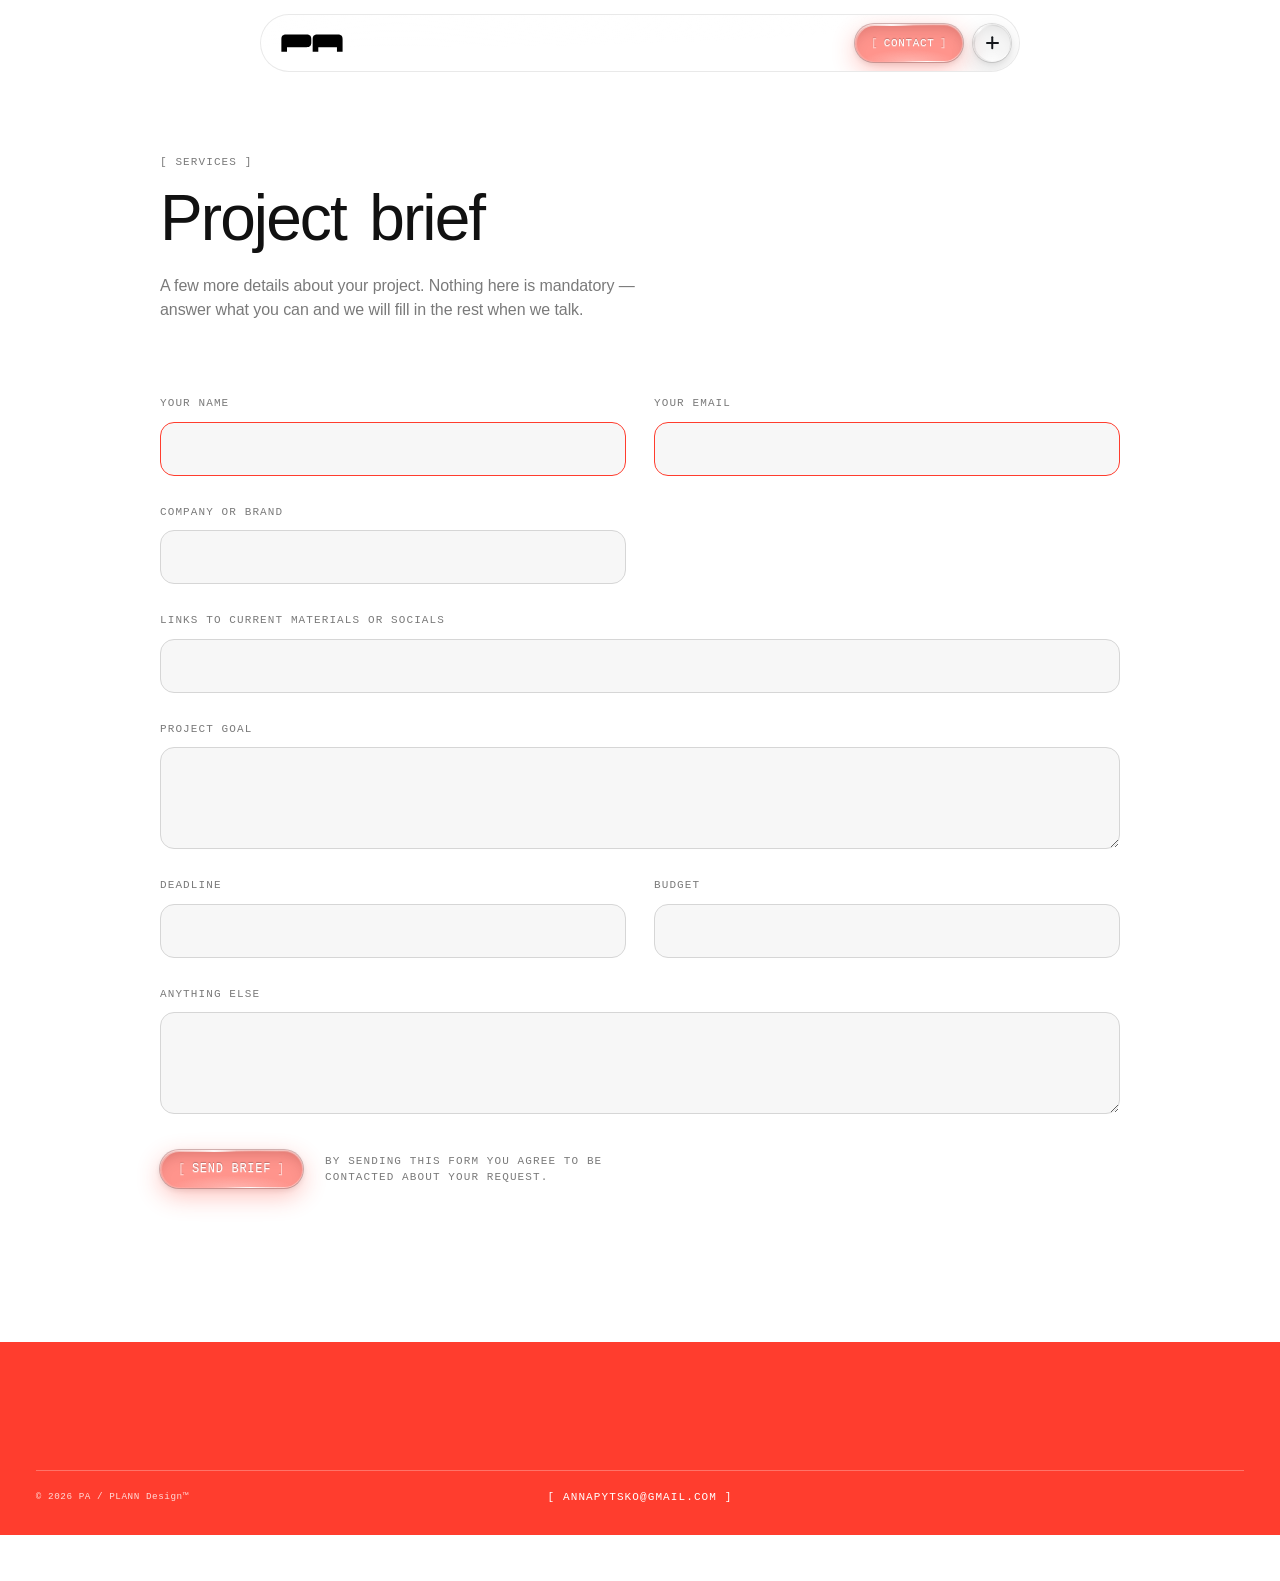
==== commit ba95a28e: "Strona glowna na nowo: kula z prac, napis z kropek, czarna scena Glowna to teraz jedna czarna scena:" ====
--- a/brief.html
+++ b/brief.html
@@ -17,7 +17,8 @@
 
   <link rel="preload" href="fonts/Satoshi-400.woff2" as="font" type="font/woff2" crossorigin>
   <link rel="preload" href="fonts/Satoshi-500.woff2" as="font" type="font/woff2" crossorigin>
-  <link rel="stylesheet" href="style.css">
+  <link rel="stylesheet" href="style.css?v=20261002c">
+  <link rel="stylesheet" href="css/liquid-glass.css?v=20261002c">
 </head>
 
 <body class="is-loaded" data-meta-key="brief">
@@ -171,10 +172,11 @@
     </filter>
   </svg>
 
-  <script src="js/i18n.js" defer></script>
-  <script src="script.js" defer></script>
-  <script src="js/ui-liquid.js" defer></script>
-  <script src="js/brief.js" defer></script>
-  <script src="js/page-flow.js" defer></script>
+  <script src="js/i18n.js?v=20261002c" defer></script>
+  <script src="script.js?v=20261002c" defer></script>
+  <script src="js/ui-liquid.js?v=20261002c" defer></script>
+  <script src="js/brief.js?v=20261002c" defer></script>
+  <script src="js/page-flow.js?v=20261002c" defer></script>
+  <script src="js/liquid-glass.js?v=20261002c" defer></script>
 </body>
 </html>
--- a/style.css
+++ b/style.css
@@ -7598,90 +7598,6 @@
 }
 
 /* ---------------------------------------------------------------------------
-   104. KROPLE: WYPUKLE, PRZEZROCZYSTE SZKLO NA PRZYCISKACH (01.10.2026)
-   Wlascicielka: "przyciski maja byc przezroczyste i wypukle jak krople
-   u Apple". Wczesniejsze sekcje splaszczyly pigulki (45, 49). Tu kazda
-   kropla — przycisk, chip, pigulka menu, socjal — dostaje: prawie
-   przezroczyste tlo z rozmyciem tego, co pod spodem; odblask, ktory jedzie
-   za kursorem (--x / --y wpisuje js/ui-liquid.js); blysk na gornej krawedzi
-   i cien pod dolna (wypuklosc). Pelny przycisk (.btn--solid) zostaje ciemny,
-   ale tez z odblaskiem i blyskiem. Galaretka przy kliknieciu: js/ui-liquid.js.
-   Na stronach na tuszu rzadza regoly z sekcji 101 (wyzsza specyficznosc).
-   --------------------------------------------------------------------------- */
-.btn,
-.chip,
-.socialbtn,
-.menu__pill,
-.lang {
-  position: relative;
-  isolation: isolate;
-  background:
-    radial-gradient(70% 90% at var(--x, 50%) var(--y, 0%), color-mix(in srgb, #fff 55%, transparent), transparent 62%),
-    color-mix(in srgb, var(--fg) 5%, transparent);
-  border: 1px solid color-mix(in srgb, var(--fg) 12%, transparent);
-  -webkit-backdrop-filter: blur(18px) saturate(160%);
-  backdrop-filter: blur(18px) saturate(160%);
-  box-shadow:
-    inset 0 1px 0 color-mix(in srgb, #fff 70%, transparent),
-    inset 0 -2px 4px color-mix(in srgb, var(--fg) 7%, transparent),
-    0 10px 24px -14px color-mix(in srgb, var(--fg) 40%, transparent);
-  transition:
-    background-color .35s var(--ease), color .35s var(--ease), border-color .35s var(--ease),
-    box-shadow .35s var(--ease), transform .35s var(--ease-out);
-}
-.btn:hover,
-.chip:hover,
-.socialbtn:hover,
-.menu__pill:hover {
-  border-color: color-mix(in srgb, var(--fg) 22%, transparent);
-  box-shadow:
-    inset 0 1px 0 color-mix(in srgb, #fff 80%, transparent),
-    inset 0 -2px 4px color-mix(in srgb, var(--fg) 7%, transparent),
-    0 14px 28px -14px color-mix(in srgb, var(--fg) 50%, transparent);
-  transform: translateY(-1px);
-}
-
-/* Pelny przycisk: ciemny lakier z odblaskiem */
-.btn--solid,
-.btn--solid:hover {
-  background:
-    radial-gradient(70% 90% at var(--x, 50%) var(--y, 0%), color-mix(in srgb, #fff 30%, transparent), transparent 62%),
-    var(--fg);
-  color: var(--bg);
-  border-color: var(--fg);
-  box-shadow:
-    inset 0 1px 0 color-mix(in srgb, #fff 32%, transparent),
-    inset 0 -2px 4px color-mix(in srgb, #000 25%, transparent),
-    0 12px 26px -14px color-mix(in srgb, var(--fg) 70%, transparent);
-}
-.btn--solid:hover {
-  background:
-    radial-gradient(70% 90% at var(--x, 50%) var(--y, 0%), color-mix(in srgb, #fff 34%, transparent), transparent 62%),
-    color-mix(in srgb, var(--fg) 86%, var(--accent));
-  border-color: transparent;
-}
-.chip.is-picked,
-.menu__pill[aria-current="page"] {
-  background:
-    radial-gradient(70% 90% at var(--x, 50%) var(--y, 0%), color-mix(in srgb, #fff 28%, transparent), transparent 62%),
-    var(--fg);
-  color: var(--bg);
-  border-color: var(--fg);
-  box-shadow: inset 0 1px 0 color-mix(in srgb, #fff 30%, transparent), inset 0 -2px 4px rgba(0, 0, 0, .25);
-}
-.menu__pill[aria-current="page"] { color: #fff; background-color: var(--accent); border-color: var(--accent); }
-
-/* Ciemny motyw: blysk slabszy, inaczej pigulki swieca */
-:root[data-theme="dark"] .btn,
-:root[data-theme="dark"] .chip,
-:root[data-theme="dark"] .socialbtn,
-:root[data-theme="dark"] .menu__pill,
-:root[data-theme="dark"] .lang {
-  box-shadow: inset 0 1px 0 rgba(255, 255, 255, .18), inset 0 -2px 4px rgba(0, 0, 0, .3), 0 10px 24px -14px rgba(0, 0, 0, .8);
-}
-:root[data-theme="dark"] .btn--solid { box-shadow: inset 0 1px 0 rgba(255, 255, 255, .5), inset 0 -2px 4px rgba(0, 0, 0, .12); }
-
-/* ---------------------------------------------------------------------------
    105. JEDNA SKALA PISMA DLA CALEGO SERWISU (01.10.2026)
    Wieczor 01.10.2026: wlascicielka chce mocniejszego kontrastu w naglowkach —
    cienka czesc ma byc najcienszym krojem (Switzer Thin 100, plik
@@ -7877,384 +7793,68 @@
 
 
 /* ---------------------------------------------------------------------------
-   110. SZKLO JAK NA WZORZE: STALOWY GRADIENT I METALOWA OBWODKA (02.10.2026, wersja 2)
-   Wlascicielka pokazala referencje (studio.baseline, "Source BTN v.02"):
-   kropla z chlodnego, stalowego szkla — zalanie gradientem z jasnej gory
-   w ciemny dol, po obwodzie cienka JASNA metalowa obwodka (jasniejsza
-   u gory i po lewej, ciemniejsza po prawej u dolu), miekki cien w srodku
-   przy dolnej krawedzi, lekki cien pod spodem, napis jasny z delikatnym
-   polyskiem. Zadnych plam za kursorem.
-   Technika obwodki bez pseudoelementow: dwa tla — zalanie w padding-box,
-   gradient obwodki w border-box, ramka przezroczysta.
-   Dwie wersje: ciemna (stalowa — jak na wzorze; .btn--solid, .btn--ink,
-   wybrany chip, pigulka CONTACT, aktywna pigulka menu) i jasna (reszta
-   kropel na papierze). Na stronach na tuszu wszystkie krople sa stalowe.
-   Kapsula menu i panel dostaja te sama obwodke.
-   Akcent serwisu ZOSTAJE czerwony (prosba wlascicielki: "lisz moj firmowy
-   czerwony") — niebieski z pierwszej wersji tej sekcji zdjety; "akcent
-   z referencji" to wlasnie stalowy gradient kropel, nie kolor serwisu.
-   --------------------------------------------------------------------------- */
-:root {
-  --rim-light: linear-gradient(160deg, #ffffff 0%, rgba(255, 255, 255, .55) 35%, rgba(118, 130, 142, .55) 72%, #ffffff 100%);
-  --rim-steel: linear-gradient(160deg, #f6f9fc 0%, rgba(255, 255, 255, .5) 30%, rgba(140, 152, 164, .55) 66%, #eaf0f5 100%);
-  --fill-light: linear-gradient(180deg, rgba(255, 255, 255, .78) 0%, rgba(226, 230, 235, .82) 100%);
-  --fill-steel: linear-gradient(180deg, rgba(124, 135, 146, .94) 0%, rgba(80, 90, 100, .95) 55%, rgba(58, 66, 74, .97) 100%);
-  --fill-steel-hover: linear-gradient(180deg, rgba(138, 149, 160, .95) 0%, rgba(90, 100, 110, .96) 55%, rgba(64, 72, 80, .97) 100%);
-}
-
-/* Jasna kropla */
-.btn,
-.chip,
-.socialbtn,
-.menu__pill,
-.lang {
-  border: 1.5px solid transparent;
-  background: var(--fill-light) padding-box, var(--rim-light) border-box;
-  color: #2b323a;
-  -webkit-backdrop-filter: blur(22px) saturate(160%);
-  backdrop-filter: blur(22px) saturate(160%);
-  box-shadow:
-    inset 0 1px 1px rgba(255, 255, 255, .9),
-    inset 0 -5px 10px rgba(78, 90, 102, .14),
-    0 8px 20px -10px rgba(40, 48, 56, .35);
-  text-shadow: 0 1px 0 rgba(255, 255, 255, .5);
-}
-.btn:hover,
-.chip:hover,
-.socialbtn:hover,
-.menu__pill:hover {
-  background: linear-gradient(180deg, rgba(255, 255, 255, .9), rgba(232, 236, 240, .88)) padding-box, var(--rim-light) border-box;
-  border-color: transparent;
-  color: #1f252b;
-  box-shadow:
-    inset 0 1px 1px rgba(255, 255, 255, 1),
-    inset 0 -5px 10px rgba(78, 90, 102, .12),
-    0 12px 26px -10px rgba(40, 48, 56, .4);
-  transform: translateY(-1px);
-}
-.btn .btn__br { color: rgba(43, 50, 58, .5); }
-
-/* Ciemna, stalowa kropla — jak na wzorze */
-.btn--solid,
-.btn--solid:hover,
-.btn--ink,
-.btn--ink:hover,
-.chip.is-picked,
-.menu__pill[aria-current="page"] {
-  background: var(--fill-steel) padding-box, var(--rim-steel) border-box;
-  border-color: transparent;
-  color: #eef2f6;
-  box-shadow:
-    inset 0 1px 1px rgba(255, 255, 255, .38),
-    inset 0 -8px 14px rgba(0, 0, 0, .28),
-    0 10px 24px -10px rgba(20, 26, 32, .6);
-  text-shadow: 0 1px 1px rgba(0, 0, 0, .3);
-}
-.btn--solid:hover,
-.btn--ink:hover {
-  background: var(--fill-steel-hover) padding-box, var(--rim-steel) border-box;
-  transform: translateY(-1px);
-}
-.btn--solid .btn__br,
-.btn--ink .btn__br { color: rgba(255, 255, 255, .55); }
-
-/* Pigulka CONTACT w pasku: stare reguly (sekcje 18, 20, 62, 67, 82) wpisuja
-   jej czern albo biel, czesc z !important — tylko tu wolno uzyc !important */
-.nav .btn--solid,
-.nav__cta,
-body.page--ink .nav .btn--solid,
-:root[data-theme="dark"] .nav .btn--solid {
-  background: var(--fill-steel) padding-box, var(--rim-steel) border-box !important;
-  border-color: transparent !important;
-  color: #eef2f6 !important;
-  box-shadow:
-    inset 0 1px 1px rgba(255, 255, 255, .38),
-    inset 0 -8px 14px rgba(0, 0, 0, .28),
-    0 10px 24px -10px rgba(20, 26, 32, .6) !important;
-}
-.nav .btn--solid:hover,
-.nav__cta:hover,
-body.page--ink .nav .btn--solid:hover,
-:root[data-theme="dark"] .nav .btn--solid:hover {
-  background: var(--fill-steel-hover) padding-box, var(--rim-steel) border-box !important;
-  border-color: transparent !important;
-}
-.nav .btn--solid .btn__br { color: rgba(255, 255, 255, .55); }
-
-/* Kapsula menu i panel: ta sama metalowa obwodka, szklo pod spodem */
-.nav,
-.menu {
-  border: 1px solid transparent;
-  background:
-    linear-gradient(180deg, color-mix(in srgb, var(--t-bg) 46%, transparent), color-mix(in srgb, var(--t-bg) 32%, transparent)) padding-box,
-    var(--rim-light) border-box;
-}
-.nav--scrolled {
-  background:
-    linear-gradient(180deg, color-mix(in srgb, var(--t-bg) 52%, transparent), color-mix(in srgb, var(--t-bg) 38%, transparent)) padding-box,
-    var(--rim-light) border-box;
-}
-.nav::before { display: none; }
-
-/* Strony na tuszu: wszystkie krople stalowe, kapsula z ciemnego szkla */
-body.page--ink .btn,
-body.page--ink .chip,
-body.page--ink .socialbtn {
-  background: linear-gradient(180deg, rgba(104, 115, 126, .55), rgba(62, 70, 78, .6)) padding-box, var(--rim-steel) border-box;
-  border-color: transparent;
-  color: #eef2f6;
-  box-shadow:
-    inset 0 1px 1px rgba(255, 255, 255, .3),
-    inset 0 -8px 14px rgba(0, 0, 0, .3),
-    0 10px 24px -10px rgba(0, 0, 0, .7);
-  text-shadow: 0 1px 1px rgba(0, 0, 0, .3);
-}
-body.page--ink .btn:hover,
-body.page--ink .chip:hover,
-body.page--ink .socialbtn:hover {
-  background: linear-gradient(180deg, rgba(120, 131, 142, .65), rgba(72, 80, 88, .7)) padding-box, var(--rim-steel) border-box;
-  border-color: transparent;
+   112. KURSOR "PODIVITIS" NAD PRACAMI + STRZALKA DO GORY (02.10.2026)
+   Wlascicielka: "po najechaniu na prace zniknelo 'podywytys' — to nasze,
+   wroc to". Plakietka wraca: nad kafelkiem prac kursor rozciaga sie w
+   pigulke z napisem (slownik: cursor.view), dalej w negatywie
+   (mix-blend-mode: difference), wiec czyta sie na kazdym zdjeciu.
+   Strzalka do gory: w prawym dolnym rogu, pokazuje sie po przewinieciu
+   ekranu, klik wraca na gore (js/page-flow.js tworzy ja na kazdej stronie).
+   --------------------------------------------------------------------------- */
+.cursor.is-work {
+  width: auto;
+  min-width: 96px;
+  height: 36px;
+  padding: 0 14px;
+  border-radius: 999px;
+  background: #fff;
+  border: 0;
+  mix-blend-mode: difference;
+}
+.cursor.is-work span {
+  display: flex !important;
+  align-items: center;
+  justify-content: center;
+  width: auto;
+  height: 100%;
+  margin: 0;
+  color: #000;
+  font-family: var(--font-mono);
+  font-size: .62rem;
+  letter-spacing: .1em;
+  text-transform: uppercase;
+  white-space: nowrap;
+}
+
+.totop {
+  position: fixed;
+  right: clamp(16px, 2.4vw, 32px);
+  bottom: clamp(16px, 2.4vw, 32px);
+  z-index: 95;
+  display: grid;
+  place-items: center;
+  width: 46px;
+  height: 46px;
+  border-radius: 50%;
+  border: 1px solid color-mix(in srgb, var(--t-fg) 14%, transparent);
+  background: color-mix(in srgb, var(--t-bg) 55%, transparent);
+  -webkit-backdrop-filter: blur(20px) saturate(170%);
+  backdrop-filter: blur(20px) saturate(170%);
+  color: var(--t-fg);
+  box-shadow: inset 0 1px 0 rgba(255, 255, 255, .6), 0 10px 26px -14px color-mix(in srgb, var(--t-fg) 50%, transparent);
+  opacity: 0;
+  transform: translateY(14px);
+  pointer-events: none;
+  transition: opacity .45s var(--ease-out), transform .45s var(--ease-out), background-color .3s var(--ease);
+}
+.totop.is-on { opacity: 1; transform: none; pointer-events: auto; }
+.totop:hover { background: color-mix(in srgb, var(--t-bg) 75%, transparent); }
+.totop svg { transition: transform .4s var(--ease-out); }
+.totop:hover svg { transform: translateY(-2px); }
+body.page--ink .totop {
+  border-color: rgba(255, 255, 255, .22);
+  background: rgba(255, 255, 255, .1);
   color: #fff;
-}
-body.page--ink .btn .btn__br,
-body.page--ink .chip .btn__br { color: rgba(255, 255, 255, .55); }
-body.page--ink .chip.is-picked,
-body.page--ink .chip[aria-checked="true"],
-body.page--ink .chip[aria-pressed="true"] {
-  background: var(--fill-steel) padding-box, var(--rim-steel) border-box;
-  color: #fff;
-  border-color: transparent;
-}
-body.page--ink .nav,
-body.page--ink .menu {
-  border: 1px solid transparent;
-  background: linear-gradient(180deg, rgba(96, 107, 118, .34), rgba(52, 60, 68, .4)) padding-box, var(--rim-steel) border-box;
-  color: #fff;
-}
-body.page--ink .nav--scrolled {
-  background: linear-gradient(180deg, rgba(96, 107, 118, .42), rgba(52, 60, 68, .48)) padding-box, var(--rim-steel) border-box;
-}
-
-/* Ciemny motyw strony glownej: jasna kropla staje sie stalowa */
-:root[data-theme="dark"] .btn:not(.btn--solid):not(.btn--ink),
-:root[data-theme="dark"] .chip,
-:root[data-theme="dark"] .socialbtn,
-:root[data-theme="dark"] .menu__pill,
-:root[data-theme="dark"] .lang {
-  background: linear-gradient(180deg, rgba(104, 115, 126, .55), rgba(62, 70, 78, .6)) padding-box, var(--rim-steel) border-box;
-  color: #eef2f6;
-  text-shadow: 0 1px 1px rgba(0, 0, 0, .3);
-  box-shadow: inset 0 1px 1px rgba(255, 255, 255, .3), inset 0 -8px 14px rgba(0, 0, 0, .3), 0 10px 24px -10px rgba(0, 0, 0, .7);
-}
-:root[data-theme="dark"] .nav,
-:root[data-theme="dark"] .menu {
-  background: linear-gradient(180deg, rgba(96, 107, 118, .34), rgba(52, 60, 68, .4)) padding-box, var(--rim-steel) border-box;
-}
-
-@media (prefers-reduced-motion: reduce) {
-  .btn:hover, .btn--solid:hover, .btn--ink:hover, .chip:hover, .socialbtn:hover, .menu__pill:hover { transform: none; }
-}
-
-/* Obwodka kapsuly i panelu jako pseudoelement: gdy szklo jest przezroczyste,
-   gradient w border-box przeswituje przez cala kapsule (wygladalo jak smuga).
-   Pierscien rysuje ::before z maska, a tlo wraca do zwyklego szkla. */
-.nav,
-.menu,
-.nav--scrolled,
-body.page--ink .nav,
-body.page--ink .menu,
-body.page--ink .nav--scrolled,
-:root[data-theme="dark"] .nav,
-:root[data-theme="dark"] .menu {
-  border: 1px solid transparent;
-  background: linear-gradient(180deg, rgba(238, 241, 244, .62), rgba(222, 226, 231, .55));
-}
-body.page--ink .nav,
-body.page--ink .menu,
-:root[data-theme="dark"] .nav,
-:root[data-theme="dark"] .menu {
-  background: linear-gradient(180deg, rgba(96, 107, 118, .34), rgba(52, 60, 68, .4));
-}
-.nav::before,
-.menu::before {
-  content: "";
-  display: block;
-  position: absolute;
-  inset: 0;
-  border-radius: inherit;
-  padding: 1px;
-  background: linear-gradient(160deg, #ffffff 0%, rgba(128, 140, 152, .6) 32%, rgba(96, 108, 120, .5) 70%, #ffffff 100%);
-  -webkit-mask: linear-gradient(#000 0 0) content-box, linear-gradient(#000 0 0);
-  -webkit-mask-composite: xor;
-  mask: linear-gradient(#000 0 0) content-box, linear-gradient(#000 0 0);
-  mask-composite: exclude;
-  pointer-events: none;
-}
-body.page--ink .nav::before,
-body.page--ink .menu::before,
-:root[data-theme="dark"] .nav::before,
-:root[data-theme="dark"] .menu::before {
-  background: var(--rim-steel);
-}
-.menu { position: fixed; }   /* ::before liczy inset od panelu — panel i tak jest fixed (sekcja 71) */
-
-/* ---------------------------------------------------------------------------
-   111. PRAWDZIWIE PRZEZROCZYSTE SZKLO, BEZ STALOWEGO GRADIENTU (02.10.2026)
-   Wlascicielka pokazala panel sterowania iOS: krople to prawie przezroczyste,
-   matowe szklo — widac przez nie rozmyte tlo, dookola cienki jasny
-   pierscien, zadnego szarego gradientu ("ten szary z przyciskow zabierz").
-   Nadpisuje sekcje 110: zalanie schodzi do kilkunastu procent bieli
-   (na papierze: kilka procent tuszu), rozmycie tla mocniejsze, obwodka to
-   jasny pierscien od srodka. Przycisk glowny (.btn--solid, .btn--ink,
-   pigulka CONTACT, wybrany chip) to ciemniejsze, ale wciaz przezroczyste
-   szklo; na stronach na tuszu — jasniejsze szklo (jak aktywny przycisk
-   na wzorze).
-   Prace: zadnego przyciemniania ani skalowania kafelkow (sekcja 96 —
-   glebia wylaczona, js/works-depth.js odpiety w index.html), kafelki
-   bez rozciagania na dwie kolumny — cztery w rzedzie, jak prosila.
-   Naglowki jeszcze mniejsze.
-   --------------------------------------------------------------------------- */
-/* Jasna kropla na papierze */
-.btn,
-.chip,
-.socialbtn,
-.menu__pill,
-.lang,
-.btn:hover,
-.chip:hover,
-.socialbtn:hover,
-.menu__pill:hover {
-  border: 1px solid color-mix(in srgb, var(--fg) 10%, transparent);
-  background: color-mix(in srgb, var(--fg) 4%, transparent);
-  color: var(--fg);
-  -webkit-backdrop-filter: blur(28px) saturate(180%);
-  backdrop-filter: blur(28px) saturate(180%);
-  box-shadow:
-    inset 0 0 0 1px rgba(255, 255, 255, .55),
-    inset 0 1px 0 rgba(255, 255, 255, .8),
-    0 6px 18px -12px color-mix(in srgb, var(--fg) 35%, transparent);
-  text-shadow: none;
-}
-.btn:hover,
-.chip:hover,
-.socialbtn:hover,
-.menu__pill:hover {
-  background: color-mix(in srgb, var(--fg) 8%, transparent);
-  border-color: color-mix(in srgb, var(--fg) 16%, transparent);
-  transform: translateY(-1px);
-}
-.btn .btn__br { color: var(--muted); }
-
-/* Glowna kropla: ciemne, przezroczyste szklo */
-.btn--solid,
-.btn--solid:hover,
-.btn--ink,
-.btn--ink:hover,
-.chip.is-picked,
-.menu__pill[aria-current="page"] {
-  border: 1px solid rgba(255, 255, 255, .35);
-  background: rgba(16, 18, 22, .7);
-  color: #fff;
-  box-shadow:
-    inset 0 0 0 1px rgba(255, 255, 255, .22),
-    inset 0 1px 0 rgba(255, 255, 255, .35),
-    0 8px 22px -12px rgba(0, 0, 0, .55);
-  text-shadow: none;
-}
-.btn--solid:hover,
-.btn--ink:hover { background: rgba(16, 18, 22, .82); }
-.btn--solid .btn__br,
-.btn--ink .btn__br { color: rgba(255, 255, 255, .55); }
-
-.nav .btn--solid,
-.nav__cta,
-body.page--ink .nav .btn--solid,
-:root[data-theme="dark"] .nav .btn--solid {
-  background: rgba(16, 18, 22, .7) !important;
-  border: 1px solid rgba(255, 255, 255, .35) !important;
-  color: #fff !important;
-  box-shadow:
-    inset 0 0 0 1px rgba(255, 255, 255, .22),
-    inset 0 1px 0 rgba(255, 255, 255, .35),
-    0 8px 22px -12px rgba(0, 0, 0, .55) !important;
-}
-.nav .btn--solid:hover,
-.nav__cta:hover,
-body.page--ink .nav .btn--solid:hover,
-:root[data-theme="dark"] .nav .btn--solid:hover { background: rgba(16, 18, 22, .82) !important; }
-
-/* Strony na tuszu i ciemny motyw: szklo z bieli */
-body.page--ink .btn,
-body.page--ink .chip,
-body.page--ink .socialbtn,
-body.page--ink .btn:hover,
-body.page--ink .chip:hover,
-body.page--ink .socialbtn:hover,
-:root[data-theme="dark"] .btn:not(.btn--solid):not(.btn--ink),
-:root[data-theme="dark"] .chip,
-:root[data-theme="dark"] .socialbtn,
-:root[data-theme="dark"] .menu__pill,
-:root[data-theme="dark"] .lang {
-  border: 1px solid rgba(255, 255, 255, .22);
-  background: rgba(255, 255, 255, .12);
-  color: #fff;
-  box-shadow:
-    inset 0 0 0 1px rgba(255, 255, 255, .18),
-    inset 0 1px 0 rgba(255, 255, 255, .3),
-    0 8px 22px -12px rgba(0, 0, 0, .7);
-  text-shadow: none;
-}
-body.page--ink .btn:hover,
-body.page--ink .chip:hover,
-body.page--ink .socialbtn:hover { background: rgba(255, 255, 255, .18); border-color: rgba(255, 255, 255, .32); }
-body.page--ink .btn .btn__br,
-body.page--ink .chip .btn__br { color: rgba(255, 255, 255, .55); }
-body.page--ink .chip.is-picked,
-body.page--ink .chip[aria-checked="true"],
-body.page--ink .chip[aria-pressed="true"],
-body.page--ink .btn--solid,
-body.page--ink .btn--solid:hover {
-  background: rgba(255, 255, 255, .3);
-  border: 1px solid rgba(255, 255, 255, .5);
-  color: #fff;
-  box-shadow: inset 0 0 0 1px rgba(255, 255, 255, .3), inset 0 1px 0 rgba(255, 255, 255, .5), 0 8px 22px -12px rgba(0, 0, 0, .7);
-}
-
-/* Kapsula menu i panel: jeszcze bardziej przezroczyste */
-.nav,
-.nav--scrolled,
-.menu {
-  background: rgba(255, 255, 255, .22);
-  -webkit-backdrop-filter: blur(32px) saturate(180%);
-  backdrop-filter: blur(32px) saturate(180%);
-}
-body.page--ink .nav,
-body.page--ink .nav--scrolled,
-body.page--ink .menu,
-:root[data-theme="dark"] .nav,
-:root[data-theme="dark"] .menu { background: rgba(255, 255, 255, .09); }
-.nav::before,
-.menu::before { background: linear-gradient(160deg, rgba(255, 255, 255, .95) 0%, rgba(255, 255, 255, .35) 40%, rgba(255, 255, 255, .15) 70%, rgba(255, 255, 255, .8) 100%); }
-:root:not([data-theme="dark"]) body:not(.page--ink) .nav::before,
-:root:not([data-theme="dark"]) body:not(.page--ink) .menu::before {
-  background: linear-gradient(160deg, #fff 0%, rgba(120, 130, 140, .45) 38%, rgba(120, 130, 140, .35) 70%, #fff 100%);
-}
-
-/* Prace: plasko, bez glebi i bez przyciemniania; cztery w rzedzie */
-.wtile,
-.works__grid:has(.wtile:hover) .wtile:not(:hover) {
-  transform: none;
-  filter: none;
-  opacity: 1;
-  will-change: auto;
-}
-.wtile--wide { grid-column: auto; }
-
-/* Naglowki jeszcze mniejsze */
-.intro__title,
-.lab__title,
-.faq__title,
-.shopteaser__title,
-.cta__line,
-.shopHead__title,
-.case-viewer__info h2 { font-size: clamp(1.8rem, 3.4vw, 3.2rem); }
+  box-shadow: inset 0 1px 0 rgba(255, 255, 255, .25), 0 10px 26px -14px rgba(0, 0, 0, .8);
+}
+@media (prefers-reduced-motion: reduce) { .totop, .totop svg { transition: none; } }
--- a/css/liquid-glass.css
+++ b/css/liquid-glass.css
@@ -0,0 +1,529 @@
+/* =============================================================================
+   PLANN Design — Liquid Glass (iOS 26) — krople (02.10.2026)
+   Wedlug opisu wlascicielki. Jeden klas .lg, modyfikatory:
+     .lg--round   kolko 48 px na ikone
+     .lg--pill    pigulka z tekstem
+     .lg--accent  aktywna, tonowana firmowa czerwienia
+     .lg--on-light wariant na bialym tle serwisu
+     .lg-switch   przelacznik jezyka z przeplywajaca kropla
+   Warstwy kazdej kropli:
+     1. cialo — prawie przezroczysta soczewka: backdrop-filter blur(4px)
+        saturate(180%) brightness(1.06), zalanie 8% bieli;
+     2. refrakcja — html.lg-refract: backdrop-filter url(#lg-refract) — mapa
+        przesuniec z js/liquid-glass.js (srodek neutralny, krawedzie gna tlo);
+     3. blik-obwodka — ::before, maska (mask-composite: exclude),
+        conic-gradient obracany za kursorem (--lg-angle);
+     4. ciemny zewnetrzny kontur 1 px (box-shadow 0 0 0 1px);
+     5. objetosc — waski jasny odblask u gory, lekkie zacienienie od gory,
+        kaustyka u dolu (::after);
+     6. miekki cien zewnetrzny;
+     7. tekst i ikony z lekkim szklanym reliefem (text-shadow).
+   Ruch (transform) prowadzi js/liquid-glass.js przez zmienne --lg-sx/--lg-sy/
+   --lg-dx/--lg-dy; swiatlo w punkcie dotyku: --lg-px/--lg-py/--lg-press.
+   ============================================================================= */
+
+@property --lg-press {
+  syntax: "<number>";
+  inherits: false;
+  initial-value: 0;
+}
+
+.lg {
+  --lg-angle: 135deg;
+  --lg-px: 50%;
+  --lg-py: 50%;
+  --lg-press: 0;
+  --lg-sx: 1;
+  --lg-sy: 1;
+  --lg-dx: 0px;
+  --lg-dy: 0px;
+  position: relative;
+  display: inline-flex;
+  align-items: center;
+  justify-content: center;
+  gap: .5em;
+  box-sizing: border-box;
+  height: 48px;
+  min-width: 48px;
+  padding: 0 24px;
+  border: 0;
+  border-radius: 999px;
+  margin: 0;
+  font-family: var(--font-mono, "Fragment Mono", ui-monospace, monospace);
+  font-size: .75rem;
+  font-weight: 500;
+  line-height: 1;
+  letter-spacing: .08em;
+  text-transform: uppercase;
+  text-decoration: none;
+  white-space: nowrap;
+  color: #fff;
+  text-shadow: 0 1px 0 rgba(255, 255, 255, .35), 0 -1px 1px rgba(0, 0, 0, .15);
+  background: rgba(255, 255, 255, .08);
+  -webkit-backdrop-filter: blur(4px) saturate(180%) brightness(1.06);
+  backdrop-filter: blur(4px) saturate(180%) brightness(1.06);
+  box-shadow:
+    inset 0 1px 1px rgba(255, 255, 255, .6),
+    inset 0 10px 18px -10px rgba(0, 0, 0, .25),
+    0 0 0 1px rgba(0, 0, 0, .25),
+    0 8px 24px rgba(0, 0, 0, .18),
+    0 2px 6px rgba(0, 0, 0, .10);
+  cursor: pointer;
+  user-select: none;
+  -webkit-user-select: none;
+  -webkit-tap-highlight-color: transparent;
+  touch-action: manipulation;
+  isolation: isolate;
+  transform: translate(var(--lg-dx), var(--lg-dy)) scale(var(--lg-sx), var(--lg-sy));
+  transform-origin: center;
+  will-change: transform;
+  transition: --lg-press .16s ease-out;
+}
+.lg:focus-visible { outline: 2px solid rgba(255, 255, 255, .8); outline-offset: 3px; }
+.lg--round { width: 48px; padding: 0; border-radius: 50%; }
+.lg--pill { border-radius: 999px; }
+.lg svg { width: 18px; height: 18px; display: block; filter: drop-shadow(0 1px 0 rgba(255, 255, 255, .3)); }
+.lg > * { position: relative; z-index: 2; }
+
+/* 2. Refrakcja — tylko tam, gdzie backdrop-filter przyjmuje filtr SVG */
+html.lg-refract .lg {
+  -webkit-backdrop-filter: url(#lg-refract) blur(4px) saturate(180%) brightness(1.06);
+  backdrop-filter: url(#lg-refract) blur(4px) saturate(180%) brightness(1.06);
+}
+html.lg-refract .lg.is-pressed {
+  -webkit-backdrop-filter: url(#lg-refract-strong) blur(4px) saturate(180%) brightness(1.08);
+  backdrop-filter: url(#lg-refract-strong) blur(4px) saturate(180%) brightness(1.08);
+}
+
+/* 3. Blik-obwodka: najjasniejsza u gory-lewej i u dolu-prawej, boki prawie bez */
+.lg::before {
+  content: "";
+  position: absolute;
+  inset: 0;
+  z-index: 1;
+  border-radius: inherit;
+  padding: 1.5px;
+  pointer-events: none;
+  background: conic-gradient(
+    from var(--lg-angle),
+    rgba(255, 255, 255, .95) 0deg,
+    rgba(255, 255, 255, .18) 60deg,
+    rgba(255, 255, 255, .04) 100deg,
+    rgba(255, 255, 255, .22) 140deg,
+    rgba(255, 255, 255, .92) 180deg,
+    rgba(255, 255, 255, .18) 240deg,
+    rgba(255, 255, 255, .04) 280deg,
+    rgba(255, 255, 255, .22) 320deg,
+    rgba(255, 255, 255, .95) 360deg
+  );
+  -webkit-mask: linear-gradient(#000 0 0) content-box, linear-gradient(#000 0 0);
+  -webkit-mask-composite: xor;
+  mask: linear-gradient(#000 0 0) content-box, linear-gradient(#000 0 0);
+  mask-composite: exclude;
+}
+
+/* 5. Kaustyka u dolu + swiatlo w punkcie dotyku */
+.lg::after {
+  content: "";
+  position: absolute;
+  inset: 0;
+  z-index: 1;
+  border-radius: inherit;
+  pointer-events: none;
+  background:
+    radial-gradient(60% 46% at 50% 100%, rgba(255, 255, 255, .22), transparent 72%),
+    radial-gradient(42% 42% at var(--lg-px) var(--lg-py), rgba(255, 255, 255, calc(.38 * var(--lg-press))), transparent 70%);
+}
+
+/* 8. Na bialym tle serwisu: samo szklo jest niewidoczne, wiec lekkie zalanie
+      czernia, ciemniejszy kontur, wyrazniejszy cien, blik zostaje */
+.lg--on-light {
+  color: #15181c;
+  text-shadow: 0 1px 0 rgba(255, 255, 255, .6), 0 -1px 1px rgba(0, 0, 0, .08);
+  background: rgba(0, 0, 0, .04);
+  box-shadow:
+    inset 0 1px 1px rgba(255, 255, 255, .95),
+    inset 0 10px 18px -10px rgba(0, 0, 0, .12),
+    0 0 0 1px rgba(0, 0, 0, .12),
+    0 10px 26px rgba(0, 0, 0, .14),
+    0 2px 6px rgba(0, 0, 0, .08);
+}
+.lg--on-light::before {
+  background: conic-gradient(
+    from var(--lg-angle),
+    #ffffff 0deg,
+    rgba(0, 0, 0, .10) 60deg,
+    rgba(0, 0, 0, .05) 100deg,
+    rgba(0, 0, 0, .10) 140deg,
+    #ffffff 180deg,
+    rgba(0, 0, 0, .10) 240deg,
+    rgba(0, 0, 0, .05) 280deg,
+    rgba(0, 0, 0, .10) 320deg,
+    #ffffff 360deg
+  );
+}
+.lg--on-light::after {
+  background:
+    radial-gradient(60% 46% at 50% 100%, rgba(255, 255, 255, .7), transparent 72%),
+    radial-gradient(42% 42% at var(--lg-px) var(--lg-py), rgba(255, 255, 255, calc(.6 * var(--lg-press))), transparent 70%);
+}
+.lg--on-light:focus-visible { outline-color: rgba(0, 0, 0, .5); }
+
+/* 9. Aktywna: ta sama soczewka, tonowana firmowa czerwienia */
+.lg--accent {
+  color: #fff;
+  background: rgba(255, 61, 46, .55);
+  text-shadow: 0 1px 0 rgba(255, 255, 255, .3), 0 -1px 1px rgba(0, 0, 0, .25);
+  box-shadow:
+    inset 0 1px 1px rgba(255, 255, 255, .55),
+    inset 0 10px 18px -10px rgba(80, 0, 0, .3),
+    0 0 0 1px rgba(90, 0, 0, .25),
+    0 8px 24px rgba(255, 61, 46, .32),
+    0 2px 6px rgba(0, 0, 0, .12);
+}
+.lg--accent::after {
+  background:
+    radial-gradient(60% 46% at 50% 100%, rgba(255, 255, 255, .3), transparent 72%),
+    radial-gradient(42% 42% at var(--lg-px) var(--lg-py), rgba(255, 255, 255, calc(.45 * var(--lg-press))), transparent 70%);
+}
+
+/* Przelacznik jezyka: szklana rynienka, w niej kropla, ktora przeplywa */
+.lg-switch {
+  position: relative;
+  display: inline-flex;
+  align-items: center;
+  gap: 2px;
+  box-sizing: border-box;
+  height: 48px;
+  padding: 4px;
+  border-radius: 999px;
+}
+.lg-switch .lg-switch__blob {
+  --x: 0px;
+  --w: 48px;
+  --sx: 1;
+  --sy: 1;
+  position: absolute;
+  top: 4px;
+  left: 4px;
+  z-index: 1;
+  width: var(--w);
+  height: calc(100% - 8px);
+  border-radius: 999px;
+  background: rgba(255, 255, 255, .26);
+  box-shadow: inset 0 1px 1px rgba(255, 255, 255, .7), inset 0 -4px 8px rgba(0, 0, 0, .12), 0 2px 8px rgba(0, 0, 0, .18);
+  transform: translateX(var(--x)) scale(var(--sx), var(--sy));
+  transform-origin: center;
+  pointer-events: none;
+  will-change: transform;
+}
+.lg--on-light .lg-switch__blob,
+.lg-switch.lg--on-light .lg-switch__blob { background: rgba(255, 255, 255, .85); box-shadow: inset 0 1px 1px #fff, 0 2px 8px rgba(0, 0, 0, .14); }
+.lg-switch__btn {
+  position: relative;
+  z-index: 2;
+  height: 100%;
+  padding: 0 16px;
+  border: 0;
+  border-radius: 999px;
+  background: none;
+  color: inherit;
+  font: inherit;
+  letter-spacing: inherit;
+  text-transform: inherit;
+  text-shadow: inherit;
+  opacity: .62;
+  cursor: pointer;
+  transition: opacity .3s ease;
+}
+.lg-switch__btn.is-active { opacity: 1; }
+
+/* Ograniczony ruch: zadnych przesuniec, tylko jasnosc */
+@media (prefers-reduced-motion: reduce) {
+  .lg { transform: none !important; transition: filter .2s ease; }
+  .lg.is-pressed { filter: brightness(1.15); }
+  .lg-switch .lg-switch__blob { transition: transform .2s ease; }
+}
+
+/* =============================================================================
+   MAPOWANIE NA KLASY SERWISU (02.10.2026, po "ok" wlascicielki na wariant z bialej
+   planszy laboratorium). Kazdy .btn, .chip, .socialbtn, pigulka menu, strzalka
+   do gory i krzyzyk menu dostaje te same warstwy co .lg. Wymiary, odstepy
+   i kroj zostaja z style.css — tu sa tylko warstwy szkla i ruch.
+   Zasada koloru tekstu (prosba wlascicielki): jasna kropla -> ciemny tekst,
+   ciemna albo czerwona -> bialy.
+   !important jest konieczne: style.css ma kilkanascie starszych warstw skla
+   (sekcje 18, 20, 62, 82, 101) z wlasnymi !important — sekcje 104, 110 i 111
+   zostaly wyciete, reszta zostaje dla innych elementow.
+   ============================================================================= */
+.btn,
+.chip,
+.socialbtn,
+.menu__pill,
+.lang,
+.totop,
+.burger {
+  --lg-angle: 135deg;
+  --lg-px: 50%;
+  --lg-py: 50%;
+  --lg-press: 0;
+  --lg-sx: 1;
+  --lg-sy: 1;
+  --lg-dx: 0px;
+  --lg-dy: 0px;
+  position: relative;
+  isolation: isolate;
+  overflow: visible !important;
+  border: 0 !important;
+  color: #15181c !important;
+  text-shadow: 0 1px 0 rgba(255, 255, 255, .6), 0 -1px 1px rgba(0, 0, 0, .08) !important;
+  background: rgba(0, 0, 0, .04) !important;
+  -webkit-backdrop-filter: blur(4px) saturate(180%) brightness(1.06) !important;
+  backdrop-filter: blur(4px) saturate(180%) brightness(1.06) !important;
+  box-shadow:
+    inset 0 1px 1px rgba(255, 255, 255, .95),
+    inset 0 10px 18px -10px rgba(0, 0, 0, .12),
+    0 0 0 1px rgba(0, 0, 0, .12),
+    0 10px 26px rgba(0, 0, 0, .14),
+    0 2px 6px rgba(0, 0, 0, .08) !important;
+  filter: none !important;
+  animation: none !important;
+  transform: translate(var(--lg-dx), var(--lg-dy)) scale(var(--lg-sx), var(--lg-sy)) !important;
+  transform-origin: center;
+  transition: --lg-press .16s ease-out, color .3s ease, opacity .3s ease !important;
+  -webkit-tap-highlight-color: transparent;
+  will-change: transform;
+}
+html.lg-refract :is(.btn, .chip, .socialbtn, .menu__pill, .lang, .totop, .burger) {
+  -webkit-backdrop-filter: url(#lg-refract) blur(4px) saturate(180%) brightness(1.06) !important;
+  backdrop-filter: url(#lg-refract) blur(4px) saturate(180%) brightness(1.06) !important;
+}
+html.lg-refract :is(.btn, .chip, .socialbtn, .menu__pill, .totop, .burger).is-pressed {
+  -webkit-backdrop-filter: url(#lg-refract-strong) blur(4px) saturate(180%) brightness(1.08) !important;
+  backdrop-filter: url(#lg-refract-strong) blur(4px) saturate(180%) brightness(1.08) !important;
+}
+:is(.btn, .chip, .socialbtn, .menu__pill, .lang, .totop, .burger) > * { position: relative; z-index: 2; }
+.btn .btn__br,
+.menu__pill .btn__br { color: inherit !important; opacity: .55; transform: none !important; }
+
+/* Blik-obwodka i kaustyka — jasny wariant na papierze */
+:is(.btn, .chip, .socialbtn, .menu__pill, .lang, .totop, .burger)::before {
+  content: "" !important;
+  display: block !important;
+  position: absolute !important;
+  inset: 0 !important;
+  z-index: 1;
+  width: auto !important;
+  height: auto !important;
+  margin: 0 !important;
+  border-radius: inherit !important;
+  padding: 1.5px !important;
+  opacity: 1 !important;
+  pointer-events: none;
+  transform: none !important;
+  filter: none !important;
+  animation: none !important;
+  background: conic-gradient(
+    from var(--lg-angle),
+    #ffffff 0deg,
+    rgba(0, 0, 0, .10) 60deg,
+    rgba(0, 0, 0, .05) 100deg,
+    rgba(0, 0, 0, .10) 140deg,
+    #ffffff 180deg,
+    rgba(0, 0, 0, .10) 240deg,
+    rgba(0, 0, 0, .05) 280deg,
+    rgba(0, 0, 0, .10) 320deg,
+    #ffffff 360deg
+  ) !important;
+  -webkit-mask: linear-gradient(#000 0 0) content-box, linear-gradient(#000 0 0) !important;
+  -webkit-mask-composite: xor !important;
+  mask: linear-gradient(#000 0 0) content-box, linear-gradient(#000 0 0) !important;
+  mask-composite: exclude !important;
+}
+:is(.btn, .chip, .socialbtn, .menu__pill, .lang, .totop, .burger)::after {
+  content: "" !important;
+  display: block !important;
+  position: absolute !important;
+  inset: 0 !important;
+  z-index: 1;
+  width: auto !important;
+  height: auto !important;
+  margin: 0 !important;
+  border-radius: inherit !important;
+  opacity: 1 !important;
+  pointer-events: none;
+  transform: none !important;
+  filter: none !important;
+  animation: none !important;
+  -webkit-mask: none !important;
+  mask: none !important;
+  background:
+    radial-gradient(60% 46% at 50% 100%, rgba(255, 255, 255, .7), transparent 72%),
+    radial-gradient(42% 42% at var(--lg-px) var(--lg-py), rgba(255, 255, 255, calc(.6 * var(--lg-press))), transparent 70%) !important;
+}
+
+/* Ciemne tlo: strony na tuszu, ciemny motyw, czarna sekcja uslug, podglad projektu */
+body.page--ink :is(.btn, .chip, .socialbtn, .menu__pill, .lang, .totop, .burger),
+:root[data-theme="dark"] :is(.btn, .chip, .socialbtn, .menu__pill, .lang, .totop, .burger),
+.lab :is(.btn, .chip),
+.case-viewer :is(.btn, .chip),
+.case-viewer__close {
+  color: #fff !important;
+  text-shadow: 0 1px 0 rgba(255, 255, 255, .35), 0 -1px 1px rgba(0, 0, 0, .15) !important;
+  background: rgba(255, 255, 255, .08) !important;
+  box-shadow:
+    inset 0 1px 1px rgba(255, 255, 255, .6),
+    inset 0 10px 18px -10px rgba(0, 0, 0, .25),
+    0 0 0 1px rgba(0, 0, 0, .25),
+    0 8px 24px rgba(0, 0, 0, .18),
+    0 2px 6px rgba(0, 0, 0, .10) !important;
+}
+body.page--ink :is(.btn, .chip, .socialbtn, .menu__pill, .lang, .totop, .burger)::before,
+:root[data-theme="dark"] :is(.btn, .chip, .socialbtn, .menu__pill, .lang, .totop, .burger)::before,
+.lab :is(.btn, .chip)::before,
+.case-viewer :is(.btn, .chip)::before {
+  background: conic-gradient(
+    from var(--lg-angle),
+    rgba(255, 255, 255, .95) 0deg,
+    rgba(255, 255, 255, .18) 60deg,
+    rgba(255, 255, 255, .04) 100deg,
+    rgba(255, 255, 255, .22) 140deg,
+    rgba(255, 255, 255, .92) 180deg,
+    rgba(255, 255, 255, .18) 240deg,
+    rgba(255, 255, 255, .04) 280deg,
+    rgba(255, 255, 255, .22) 320deg,
+    rgba(255, 255, 255, .95) 360deg
+  ) !important;
+}
+body.page--ink :is(.btn, .chip, .socialbtn, .menu__pill, .lang, .totop, .burger)::after,
+:root[data-theme="dark"] :is(.btn, .chip, .socialbtn, .menu__pill, .lang, .totop, .burger)::after,
+.lab :is(.btn, .chip)::after,
+.case-viewer :is(.btn, .chip)::after {
+  background:
+    radial-gradient(60% 46% at 50% 100%, rgba(255, 255, 255, .22), transparent 72%),
+    radial-gradient(42% 42% at var(--lg-px) var(--lg-py), rgba(255, 255, 255, calc(.38 * var(--lg-press))), transparent 70%) !important;
+}
+
+/* Akcent: pelny przycisk, wybrany chip, aktywna pigulka menu — soczewka
+   tonowana firmowa czerwienia, bialy tekst */
+.btn--solid,
+.btn--ink,
+.nav__cta,
+.chip.is-picked,
+.chip[aria-checked="true"],
+.chip[aria-pressed="true"],
+.menu__pill[aria-current="page"],
+.case-viewer__controls .btn.is-open {
+  color: #fff !important;
+  text-shadow: 0 1px 0 rgba(255, 255, 255, .3), 0 -1px 1px rgba(0, 0, 0, .25) !important;
+  background: rgba(255, 61, 46, .55) !important;
+  box-shadow:
+    inset 0 1px 1px rgba(255, 255, 255, .55),
+    inset 0 10px 18px -10px rgba(80, 0, 0, .3),
+    0 0 0 1px rgba(90, 0, 0, .25),
+    0 8px 24px rgba(255, 61, 46, .32),
+    0 2px 6px rgba(0, 0, 0, .12) !important;
+}
+:is(.btn--solid, .btn--ink, .nav__cta, .chip.is-picked, .chip[aria-checked="true"], .chip[aria-pressed="true"], .menu__pill[aria-current="page"])::before {
+  background: conic-gradient(
+    from var(--lg-angle),
+    rgba(255, 255, 255, .95) 0deg,
+    rgba(255, 255, 255, .18) 60deg,
+    rgba(255, 255, 255, .04) 100deg,
+    rgba(255, 255, 255, .22) 140deg,
+    rgba(255, 255, 255, .92) 180deg,
+    rgba(255, 255, 255, .18) 240deg,
+    rgba(255, 255, 255, .04) 280deg,
+    rgba(255, 255, 255, .22) 320deg,
+    rgba(255, 255, 255, .95) 360deg
+  ) !important;
+}
+:is(.btn--solid, .btn--ink, .nav__cta, .chip.is-picked, .chip[aria-checked="true"], .chip[aria-pressed="true"], .menu__pill[aria-current="page"])::after {
+  background:
+    radial-gradient(60% 46% at 50% 100%, rgba(255, 255, 255, .3), transparent 72%),
+    radial-gradient(42% 42% at var(--lg-px) var(--lg-py), rgba(255, 255, 255, calc(.45 * var(--lg-press))), transparent 70%) !important;
+}
+
+/* Przycisk wylaczony (np. "Okay, next" w lejku) — przygaszony */
+.btn:disabled,
+.btn[disabled] { opacity: .4; }
+
+/* Przelacznik jezyka: rynienka to kropla, w srodku przeplywajaca kropla */
+.lang {
+  display: inline-flex !important;
+  align-items: center;
+  gap: 2px;
+  padding: 4px !important;
+  border-radius: 999px !important;
+}
+.lang .lang__goo { display: none !important; }
+.lang .lang__btn {
+  position: relative;
+  z-index: 2;
+  border: 0 !important;
+  border-radius: 999px;
+  background: none !important;
+  box-shadow: none !important;
+  -webkit-backdrop-filter: none !important;
+  backdrop-filter: none !important;
+  color: inherit !important;
+  text-shadow: inherit;
+  opacity: .62;
+  transform: none !important;
+  transition: opacity .3s ease;
+}
+.lang .lang__btn.is-active { opacity: 1; }
+.lang .lg-switch__blob {
+  --x: 0px;
+  --w: 40px;
+  --sx: 1;
+  --sy: 1;
+  position: absolute;
+  top: 4px;
+  left: 4px;
+  z-index: 1;
+  width: var(--w);
+  height: calc(100% - 8px);
+  border-radius: 999px;
+  background: rgba(255, 255, 255, .85);
+  box-shadow: inset 0 1px 1px #fff, 0 2px 8px rgba(0, 0, 0, .14);
+  transform: translateX(var(--x)) scale(var(--sx), var(--sy));
+  transform-origin: center;
+  pointer-events: none;
+  will-change: transform;
+}
+body.page--ink .lang .lg-switch__blob,
+:root[data-theme="dark"] .lang .lg-switch__blob {
+  background: rgba(255, 255, 255, .26);
+  box-shadow: inset 0 1px 1px rgba(255, 255, 255, .7), inset 0 -4px 8px rgba(0, 0, 0, .12), 0 2px 8px rgba(0, 0, 0, .18);
+}
+
+/* Krzyzyk menu: kreski nad warstwami szkla */
+.burger span { z-index: 2; }
+
+@media (prefers-reduced-motion: reduce) {
+  :is(.btn, .chip, .socialbtn, .menu__pill, .lang, .totop, .burger) { transform: none !important; }
+  :is(.btn, .chip, .socialbtn, .menu__pill, .totop, .burger).is-pressed { filter: brightness(1.12) !important; }
+}
+
+/* Akcent na ciemnym tle (strony na tuszu, ciemny motyw): regula ciemnego tla
+   ma wyzsza specyficznosc niz sam akcent, wiec czerwona soczewka musi byc
+   powtorzona z tym samym prefiksem. */
+body.page--ink :is(.btn--solid, .btn--ink, .nav__cta, .chip.is-picked, .chip[aria-checked="true"], .chip[aria-pressed="true"], .menu__pill[aria-current="page"]),
+:root[data-theme="dark"] :is(.btn--solid, .btn--ink, .nav__cta, .chip.is-picked, .chip[aria-checked="true"], .chip[aria-pressed="true"], .menu__pill[aria-current="page"]) {
+  color: #fff !important;
+  text-shadow: 0 1px 0 rgba(255, 255, 255, .3), 0 -1px 1px rgba(0, 0, 0, .25) !important;
+  background: rgba(255, 61, 46, .55) !important;
+  box-shadow:
+    inset 0 1px 1px rgba(255, 255, 255, .55),
+    inset 0 10px 18px -10px rgba(80, 0, 0, .3),
+    0 0 0 1px rgba(90, 0, 0, .25),
+    0 8px 24px rgba(255, 61, 46, .32),
+    0 2px 6px rgba(0, 0, 0, .12) !important;
+}
+body.page--ink :is(.btn--solid, .btn--ink, .nav__cta, .chip.is-picked, .chip[aria-checked="true"], .chip[aria-pressed="true"], .menu__pill[aria-current="page"])::after,
+:root[data-theme="dark"] :is(.btn--solid, .btn--ink, .nav__cta, .chip.is-picked, .chip[aria-checked="true"], .chip[aria-pressed="true"], .menu__pill[aria-current="page"])::after {
+  background:
+    radial-gradient(60% 46% at 50% 100%, rgba(255, 255, 255, .3), transparent 72%),
+    radial-gradient(42% 42% at var(--lg-px) var(--lg-py), rgba(255, 255, 255, calc(.45 * var(--lg-press))), transparent 70%) !important;
+}
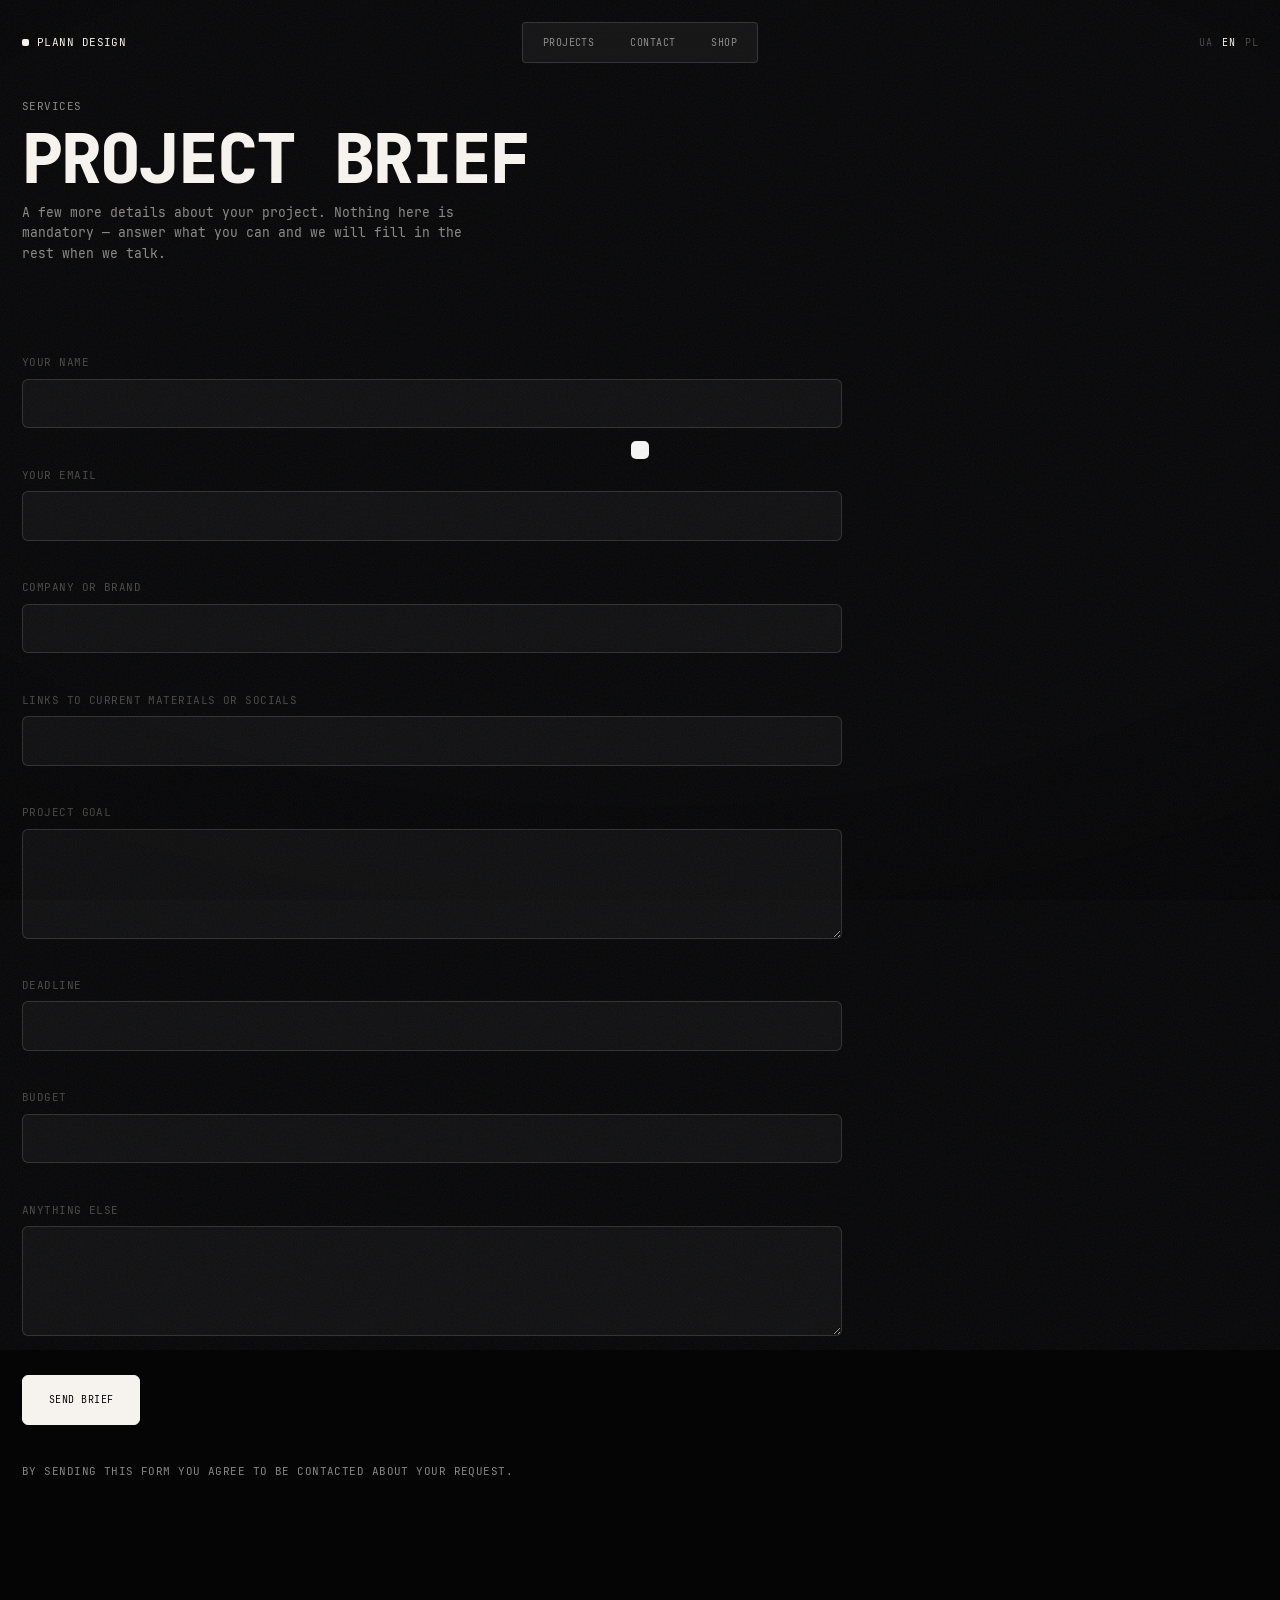
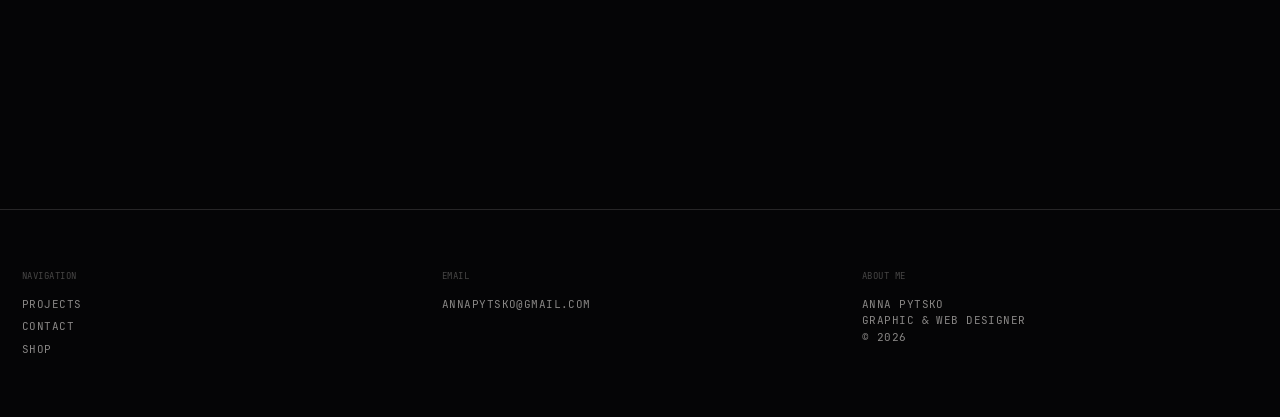
==== commit 4c603068: "Caly serwis w jednym stylu, nawigacja po srodku, kwadraciki zamiast kropek Kontakt, sklep i brief ch" ====
--- a/brief.html
+++ b/brief.html
@@ -1,182 +1,111 @@
 <!DOCTYPE html>
-<html lang="en" data-theme="light">
+<html lang="en">
 <head>
   <meta charset="utf-8">
-  <meta name="viewport" content="width=device-width, initial-scale=1">
-  <title>Project brief · PLANN Design</title>
-  <meta name="description" content="A short brief that helps me prepare for your project.">
-  <meta name="theme-color" content="#faf9f7">
+  <meta name="viewport" content="width=device-width, initial-scale=1, viewport-fit=cover">
+  <title>Project brief · PLANN design</title>
+  <meta name="description" content="Share a few more details about your project with Anna Pytsko, PLANN design.">
+  <meta name="theme-color" content="#050506">
+  <meta name="robots" content="noindex">
+  <link rel="icon" href="img/logo-pa-white.svg" type="image/svg+xml">
+  <link rel="preload" href="fonts/JetBrainsMono-800.woff2" as="font" type="font/woff2" crossorigin>
+  <link rel="stylesheet" href="css/plann-pages.css?v=20261009b">
+</head>
+<body data-meta-key="brief">
+  <div class="vig" aria-hidden="true"></div>
+  <div class="grain" aria-hidden="true"></div>
 
-  <!-- Strona pomocnicza: nie ma jej w nawigacji, prowadzi do niej tylko
-       automatyczna odpowiedz wysylana po formularzu kontaktowym. -->
-  <meta name="robots" content="noindex, follow">
-  <link rel="canonical" href="https://annapl20.github.io/plann_design/brief.html">
-
-  <link rel="icon" href="img/logo-pa-dark.svg" type="image/svg+xml" media="(prefers-color-scheme: light)">
-  <link rel="icon" href="img/logo-pa-white.svg" type="image/svg+xml" media="(prefers-color-scheme: dark)">
-
-  <link rel="preload" href="fonts/Satoshi-400.woff2" as="font" type="font/woff2" crossorigin>
-  <link rel="preload" href="fonts/Satoshi-500.woff2" as="font" type="font/woff2" crossorigin>
-  <link rel="stylesheet" href="style.css?v=20261002c">
-  <link rel="stylesheet" href="css/liquid-glass.css?v=20261002c">
-</head>
-
-<body class="is-loaded" data-meta-key="brief">
-  <a class="skip" href="#main" data-i18n="a11y.skip">Skip to content</a>
-  <div class="cursor" aria-hidden="true"><span>View</span></div>
-
-  <!-- Szapka uproszczona: logo, powrot na strone glowna, jezyk i motyw -->
-  <header class="nav" id="nav">
-    <a class="logo" href="index.html" data-i18n-attr="aria-label:a11y.home" aria-label="PLANN Design — home">
-      <img class="logo__img logo__img--onink" src="img/logo-pa-white.svg" alt="PLANN Design" onerror="this.closest('.logo').classList.add('is-missing')">
-      <img class="logo__img logo__img--onpaper" src="img/logo-pa-dark.svg" alt="" aria-hidden="true" onerror="this.closest('.logo').classList.add('is-missing')">
-      <span class="logo__text" aria-hidden="true">PA</span>
-    </a>
-
-    <div class="nav__right">
-      <a class="btn btn--solid btn--small nav__cta" href="contact.html">
-        <span class="btn__br" aria-hidden="true">[</span><span data-i18n="nav.contact">Contact</span><span class="btn__br" aria-hidden="true">]</span>
-      </a>
-      <button class="burger" id="burger" type="button" aria-expanded="false" aria-controls="menu" data-i18n-attr="aria-label:a11y.menuOpen" aria-label="Open menu">
-        <span></span><span></span>
-      </button>
+  <header class="head">
+    <a class="brand" href="index.html"><i aria-hidden="true"></i><span>PLANN design</span></a>
+    <nav class="topnav" aria-label="Menu">
+      <a href="index.html" data-i18n="nav.projects">Projects</a>
+      <a href="contact.html" data-i18n="nav.contact">Contact</a>
+      <a href="shop.html" data-i18n="nav.shop">Shop</a>
+    </nav>
+    <div class="lang" role="group" aria-label="Language">
+      <button type="button" data-lang="uk">UA</button>
+      <button type="button" data-lang="en">EN</button>
+      <button type="button" data-lang="pl">PL</button>
     </div>
   </header>
 
-  <!-- Panel menu: ten sam na kazdej stronie i na kazdej szerokosci -->
-  <nav class="menu" id="menu" aria-hidden="true" data-i18n-attr="aria-label:nav.menu" aria-label="Menu">
-    <div class="menu__pills">
-      <a class="menu__pill" href="index.html#projects"><span class="btn__br" aria-hidden="true">[</span><span data-i18n="nav.projects">Projects</span><span class="btn__br" aria-hidden="true">]</span></a>
-      <a class="menu__pill" href="contact.html"><span class="btn__br" aria-hidden="true">[</span><span data-i18n="nav.contact">Contact</span><span class="btn__br" aria-hidden="true">]</span></a>
-      <a class="menu__pill" href="shop.html"><span class="btn__br" aria-hidden="true">[</span><span data-i18n="nav.shop">Shop</span><span class="btn__br" aria-hidden="true">]</span></a>
+  <main class="page" id="main">
+    <div class="lead">
+      <p class="label" data-i18n="services.label">Services</p>
+      <h1 class="h1" data-i18n="brief.title">Project brief</h1>
+      <p class="sub" data-i18n="brief.intro">A few more details about your project.</p>
     </div>
 
-    <div class="menu__tools">
-      <div class="lang" role="group" aria-label="Language">
-        <button class="lang__btn" type="button" data-lang="uk" aria-pressed="false">UA</button>
-        <button class="lang__btn is-active" type="button" data-lang="en" aria-pressed="true">EN</button>
-        <button class="lang__btn" type="button" data-lang="pl" aria-pressed="false">PL</button>
-      </div>
-      <button class="theme-toggle" id="themeToggle" type="button" aria-pressed="false" data-i18n-attr="aria-label:a11y.theme" aria-label="Switch color theme">
-        <svg class="icon-sun" viewBox="0 0 24 24" width="16" height="16" fill="none" stroke="currentColor" stroke-width="1.6" stroke-linecap="round"><circle cx="12" cy="12" r="4"/><path d="M12 2v2M12 20v2M2 12h2M20 12h2M4.9 4.9l1.4 1.4M17.7 17.7l1.4 1.4M4.9 19.1l1.4-1.4M17.7 6.3l1.4-1.4"/></svg>
-        <svg class="icon-moon" viewBox="0 0 24 24" width="16" height="16" fill="none" stroke="currentColor" stroke-width="1.6" stroke-linecap="round" stroke-linejoin="round"><path d="M20 14.5A8.5 8.5 0 0 1 9.5 4a8.5 8.5 0 1 0 10.5 10.5Z"/></svg>
+    <!-- Rozszerzony brief; logika wysylki w js/brief.js -->
+    <form class="brief__form brief__grid" data-brief-form novalidate style="max-width:820px">
+      <label class="brief__field">
+        <span data-i18n="brief.name">Your name</span>
+        <input class="brief__input" type="text" name="name" autocomplete="name" data-brief-name required>
+      </label>
+      <label class="brief__field">
+        <span data-i18n="brief.email">Your email</span>
+        <input class="brief__input" type="email" name="email" autocomplete="email" inputmode="email" spellcheck="false" data-brief-email required>
+      </label>
+      <label class="brief__field">
+        <span data-i18n="brief.company">Company or brand</span>
+        <input class="brief__input" type="text" name="company" autocomplete="organization">
+      </label>
+      <label class="brief__field">
+        <span data-i18n="brief.links">Links to current materials or socials</span>
+        <input class="brief__input" type="text" name="links" inputmode="url" spellcheck="false">
+      </label>
+      <label class="brief__field">
+        <span data-i18n="brief.goal">Project goal</span>
+        <textarea class="brief__area" name="goal" rows="3"></textarea>
+      </label>
+      <label class="brief__field">
+        <span data-i18n="brief.deadline">Deadline</span>
+        <input class="brief__input" type="text" name="deadline">
+      </label>
+      <label class="brief__field">
+        <span data-i18n="brief.budget">Budget</span>
+        <input class="brief__input" type="text" name="budget">
+      </label>
+      <label class="brief__field">
+        <span data-i18n="brief.extra">Anything else</span>
+        <textarea class="brief__area" name="extra" rows="3"></textarea>
+      </label>
+
+      <input type="hidden" name="_subject" value="Project brief from PLANN design website">
+      <input type="hidden" name="_template" value="table">
+      <input type="hidden" name="_captcha" value="false">
+      <input class="wiz__honey" type="text" name="_honey" tabindex="-1" autocomplete="off" aria-hidden="true">
+
+      <button class="btn btn--solid btn--lg" type="submit" data-brief-send style="justify-self:start">
+        <span data-brief-send-label data-i18n="brief.send">Send the brief</span>
       </button>
+      <p class="brief__note" data-i18n="wiz.consent">By sending this form you agree to be contacted about your request.</p>
+      <p class="brief__note is-error" data-brief-fail hidden role="alert">
+        <span data-brief-fail-text data-i18n="brief.fail">The brief did not go through. Please write to me directly.</span>
+      </p>
+    </form>
+
+    <!-- Ekran podziekowania -->
+    <div class="fn__step fn__step--done" data-brief-done hidden style="justify-items:start;text-align:left">
+      <span class="fn__check" aria-hidden="true">
+        <svg viewBox="0 0 48 48" width="100%" height="100%" fill="none" stroke="currentColor" stroke-width="3" stroke-linecap="round" stroke-linejoin="round"><path d="M10 25.5 20 35 38 14"/></svg>
+      </span>
+      <h2 class="fn__q" data-i18n="brief.doneTitle">Brief received</h2>
+      <p class="fn__doneLead" data-i18n="brief.doneLead">Thank you. I will read it and get back to you within 24-48 hours.</p>
+      <a class="btn" href="index.html" data-i18n="brief.back">Back to site</a>
     </div>
-
-    <ul class="menu__social">
-      <li><a href="https://www.instagram.com/plann_design_" target="_blank" rel="noopener"><span class="btn__br" aria-hidden="true">[</span>Instagram<span class="btn__br" aria-hidden="true">]</span></a></li>
-      <li><a href="https://www.behance.net/pl_annetka" target="_blank" rel="noopener"><span class="btn__br" aria-hidden="true">[</span>Behance<span class="btn__br" aria-hidden="true">]</span></a></li>
-      <li><a href="https://www.linkedin.com/in/anna-pytsko-588906248" target="_blank" rel="noopener"><span class="btn__br" aria-hidden="true">[</span>LinkedIn<span class="btn__br" aria-hidden="true">]</span></a></li>
-    </ul>
-
-    <p class="menu__rights">Anna Pytsko · PLANN Design™ — <span data-year>2026</span><br><span data-i18n="footer.rights">All rights reserved.</span></p>
-  </nav>
-
-  <main id="main">
-    <section class="section brief">
-      <div class="container brief__inner">
-        <p class="label label--br" data-i18n="services.label">Services</p>
-        <h1 class="display h2 brief__title" data-i18n="brief.title">Project brief</h1>
-        <p class="lead brief__intro" data-i18n="brief.intro">A few more details about your project. Nothing here is mandatory — answer what you can and we will fill in the rest when we talk.</p>
-
-        <form class="brief__form" data-brief-form novalidate>
-          <label class="field">
-            <span class="label field__label" data-i18n="brief.name">Your name</span>
-            <input class="field__input" type="text" name="name" autocomplete="name" data-brief-name required>
-          </label>
-
-          <label class="field">
-            <span class="label field__label" data-i18n="brief.email">Your email</span>
-            <input class="field__input" type="email" name="email" autocomplete="email" inputmode="email" spellcheck="false" data-brief-email required>
-          </label>
-
-          <label class="field">
-            <span class="label field__label" data-i18n="brief.company">Company or brand</span>
-            <input class="field__input" type="text" name="company" autocomplete="organization">
-          </label>
-
-          <label class="field field--wide">
-            <span class="label field__label" data-i18n="brief.links">Links to current materials or socials</span>
-            <input class="field__input" type="text" name="links" inputmode="url" spellcheck="false">
-          </label>
-
-          <label class="field field--wide">
-            <span class="label field__label" data-i18n="brief.goal">Project goal</span>
-            <textarea class="field__input field__input--area" name="goal" rows="3"></textarea>
-          </label>
-
-          <label class="field">
-            <span class="label field__label" data-i18n="brief.deadline">Deadline</span>
-            <input class="field__input" type="text" name="deadline">
-          </label>
-
-          <label class="field">
-            <span class="label field__label" data-i18n="brief.budget">Budget</span>
-            <input class="field__input" type="text" name="budget">
-          </label>
-
-          <label class="field field--wide">
-            <span class="label field__label" data-i18n="brief.extra">Anything else</span>
-            <textarea class="field__input field__input--area" name="extra" rows="3"></textarea>
-          </label>
-
-          <!-- Pola techniczne FormSubmit (formsubmit.co) -->
-          <input type="hidden" name="_subject" value="Project brief from PLANN Design website">
-          <input type="hidden" name="_template" value="table">
-          <input type="hidden" name="_captcha" value="false">
-          <!-- Pulapka na boty -->
-          <input class="wiz__honey" type="text" name="_honey" tabindex="-1" autocomplete="off" aria-hidden="true">
-
-          <div class="brief__actions field--wide">
-            <button class="btn btn--solid" type="submit" data-brief-send>
-              <span class="btn__br" aria-hidden="true">[</span><span data-brief-send-label data-i18n="brief.send">Send brief</span><span class="btn__br" aria-hidden="true">]</span>
-            </button>
-            <p class="label brief__note" data-i18n="wiz.consent">By sending this form you agree to be contacted about your request.</p>
-          </div>
-
-          <p class="wiz__fail field--wide" data-brief-fail hidden role="alert">
-            <span data-brief-fail-text data-i18n="brief.fail">The brief did not go through. Please write to me directly:</span>
-            <a href="mailto:annapytsko@gmail.com?subject=Project%20brief">annapytsko@gmail.com</a>
-          </p>
-        </form>
-
-        <!-- Ekran podziekowania — ten sam co w kreatorze na stronie glownej -->
-        <div class="brief__done" data-brief-done hidden>
-          <span class="wiz__check" aria-hidden="true">
-            <svg viewBox="0 0 48 48" width="100%" height="100%" fill="none" stroke="currentColor" stroke-width="3" stroke-linecap="round" stroke-linejoin="round"><path d="M10 25.5 20 35 38 14"/></svg>
-          </span>
-          <h2 class="display wiz__q" data-i18n="brief.doneTitle">Brief received</h2>
-          <p class="wiz__doneLead" data-i18n="brief.doneLead">Thank you. I will read it and get back to you within 24-48 hours.</p>
-          <a class="btn" href="index.html">
-            <span class="btn__br" aria-hidden="true">[</span><span data-i18n="brief.back">Back to site</span><span class="btn__br" aria-hidden="true">]</span>
-          </a>
-        </div>
-      </div>
-    </section>
   </main>
 
-  <footer class="footer accent-block" id="footer">
-    <div class="container">
-      <div class="footer__grid">
-        <p class="label footer__meta">© <span data-year>2026</span> PA / PLANN Design™</p>
-        <a class="label footer__top" href="mailto:annapytsko@gmail.com">[ annapytsko@gmail.com ]</a>
-      </div>
-    </div>
+  <footer class="foot">
+    <div><h3 data-i18n="nav.menu">Navigation</h3><nav><a href="index.html" data-i18n="nav.projects">Projects</a><a href="contact.html" data-i18n="nav.contact">Contact</a><a href="shop.html" data-i18n="nav.shop">Shop</a></nav></div>
+    <div><h3>Email</h3><nav><a href="mailto:annapytsko@gmail.com">annapytsko@gmail.com</a></nav></div>
+    <div><h3 data-i18n="ui.aboutLabel">About me</h3><p>Anna Pytsko<br><span data-i18n="hero.label">Graphic &amp; web designer</span><br>&copy; <span data-year>2026</span></p></div>
   </footer>
 
-  <!-- Filtr gooey dla przelacznika jezyka -->
-  <svg class="goo-defs" width="0" height="0" aria-hidden="true" focusable="false" style="position:absolute;width:0;height:0;overflow:hidden">
-    <filter id="goo-lang" color-interpolation-filters="sRGB">
-      <feGaussianBlur in="SourceGraphic" stdDeviation="5" result="blur"/>
-      <feColorMatrix in="blur" type="matrix" values="1 0 0 0 0  0 1 0 0 0  0 0 1 0 0  0 0 0 24 -12"/>
-    </filter>
-  </svg>
+  <div class="cur" aria-hidden="true"><div class="r"><span data-i18n="cursor.view">View</span></div></div>
 
-  <script src="js/i18n.js?v=20261002c" defer></script>
-  <script src="script.js?v=20261002c" defer></script>
-  <script src="js/ui-liquid.js?v=20261002c" defer></script>
-  <script src="js/brief.js?v=20261002c" defer></script>
-  <script src="js/page-flow.js?v=20261002c" defer></script>
-  <script src="js/liquid-glass.js?v=20261002c" defer></script>
+  <script src="js/i18n.js?v=20261009b"></script>
+  <script src="js/plann-shell.js?v=20261009b"></script>
+  <script src="js/brief.js?v=20261009b"></script>
 </body>
 </html>
--- a/css/plann-pages.css
+++ b/css/plann-pages.css
@@ -0,0 +1,232 @@
+/* =============================================================================
+   PLANN design — podstrony w stylu strony glownej (09.10.2026)
+   Kontakt, sklep i brief: czarne tlo, JetBrains Mono, drobny tekst
+   wersalikami, ziarno i winieta, kwadratowy kursor, nawigacja po srodku
+   u gory. Logika formularzy zostaje bez zmian (js/contact-funnel.js,
+   js/shop.js, js/brief.js) — tu jest wylacznie wyglad.
+   ============================================================================= */
+@font-face { font-family: "JetBrains Mono"; src: url("../fonts/JetBrainsMono-400.woff2") format("woff2"); font-weight: 400; font-display: swap; }
+@font-face { font-family: "JetBrains Mono"; src: url("../fonts/JetBrainsMono-500.woff2") format("woff2"); font-weight: 500; font-display: swap; }
+@font-face { font-family: "JetBrains Mono"; src: url("../fonts/JetBrainsMono-800.woff2") format("woff2"); font-weight: 800; font-display: swap; }
+
+:root {
+  --ink: #050506;
+  --bone: #f6f2ee;
+  --mute: rgba(246, 242, 238, .55);
+  --faint: rgba(246, 242, 238, .28);
+  --line: rgba(246, 242, 238, .14);
+  --blue: #bcd6e8;
+  --pad: 22px;
+}
+* { box-sizing: border-box; margin: 0; padding: 0; }
+html { scroll-behavior: smooth; }
+body {
+  min-height: 100%;
+  background: var(--ink);
+  color: var(--bone);
+  font-family: "JetBrains Mono", ui-monospace, Menlo, monospace;
+  font-size: 11px;
+  letter-spacing: .04em;
+  text-transform: uppercase;
+  line-height: 1.5;
+  -webkit-font-smoothing: antialiased;
+  cursor: none;
+  overflow-x: hidden;
+}
+@media (hover: none) { body { cursor: auto; } }
+body.is-locked { overflow: hidden; }
+a { color: inherit; text-decoration: none; }
+button, input, textarea { font: inherit; letter-spacing: inherit; text-transform: inherit; color: inherit; }
+img { max-width: 100%; display: block; }
+::selection { background: var(--bone); color: var(--ink); }
+
+/* Ziarno i winieta — ta sama oprawa co na glownej */
+.vig { position: fixed; inset: 0; z-index: 1; pointer-events: none; background: radial-gradient(120% 90% at 50% 40%, transparent 55%, rgba(0, 0, 0, .7) 100%); }
+.grain {
+  position: fixed; inset: -50%; z-index: 2; pointer-events: none; opacity: .07; mix-blend-mode: screen;
+  background-image: url("data:image/svg+xml,%3Csvg xmlns='http://www.w3.org/2000/svg' width='220' height='220'%3E%3Cfilter id='n'%3E%3CfeTurbulence type='fractalNoise' baseFrequency='.9' numOctaves='2' stitchTiles='stitch'/%3E%3C/filter%3E%3Crect width='100%25' height='100%25' filter='url(%23n)'/%3E%3C/svg%3E");
+  animation: gr 1s steps(6) infinite;
+}
+@keyframes gr { 0% { transform: translate(0, 0); } 20% { transform: translate(-4%, 3%); } 40% { transform: translate(3%, -5%); } 60% { transform: translate(-6%, -2%); } 80% { transform: translate(5%, 4%); } 100% { transform: translate(0, 0); } }
+
+/* Kwadratowy kursor w negatywie */
+.cur { position: fixed; left: 0; top: 0; z-index: 60; pointer-events: none; mix-blend-mode: difference; }
+.cur .r {
+  position: absolute; width: 18px; height: 18px; margin: -9px 0 0 -9px;
+  border-radius: 5px; background: #fff; display: grid; place-items: center;
+  transition: width .35s cubic-bezier(.2, .8, .2, 1), height .35s cubic-bezier(.2, .8, .2, 1), margin .35s cubic-bezier(.2, .8, .2, 1), border-radius .35s;
+}
+.cur .r span { font-size: 9px; color: #000; opacity: 0; transition: opacity .2s; font-weight: 500; white-space: nowrap; }
+.cur.view .r { width: 104px; height: 36px; margin: -18px 0 0 -52px; border-radius: 9px; }
+.cur.view .r span { opacity: 1; }
+.cur.drag .r { width: 30px; height: 30px; margin: -15px 0 0 -15px; border-radius: 8px; }
+@media (hover: none) { .cur { display: none; } }
+
+/* Szapka: marka po lewej, nawigacja po srodku, jezyk po prawej */
+.head {
+  position: fixed; top: 0; left: 0; right: 0; z-index: 40;
+  display: grid; grid-template-columns: 1fr auto 1fr; align-items: center; gap: 16px;
+  padding: var(--pad);
+  pointer-events: none;
+}
+.head > * { pointer-events: auto; }
+.brand { display: flex; align-items: center; gap: 8px; font-size: 11px; }
+.brand i { width: 7px; height: 7px; border-radius: 2px; background: var(--bone); display: inline-block; animation: pl 2.4s ease-in-out infinite; }
+@keyframes pl { 50% { opacity: .25; } }
+.topnav {
+  justify-self: center;
+  display: flex; align-items: center; gap: 4px; padding: 4px;
+  border: 1px solid var(--line); border-radius: 4px;
+  background: rgba(246, 242, 238, .05);
+  -webkit-backdrop-filter: blur(14px); backdrop-filter: blur(14px);
+}
+.topnav a { padding: 8px 16px; border-radius: 3px; color: var(--mute); font-size: 10px; transition: color .3s, background-color .3s; }
+.topnav a:hover { color: var(--bone); background: rgba(246, 242, 238, .08); }
+.topnav a[aria-current="page"] { color: var(--ink); background: var(--bone); }
+.lang { justify-self: end; display: flex; gap: 10px; }
+.lang button { background: none; border: 0; padding: 0; font-size: 10px; color: var(--faint); cursor: none; transition: color .3s; }
+.lang button:hover, .lang button.on { color: var(--bone); }
+
+/* Tresc */
+.page { position: relative; z-index: 3; padding: calc(var(--pad) * 2 + 54px) var(--pad) calc(var(--pad) * 4); max-width: 1320px; margin: 0 auto; }
+.lead { display: grid; gap: 10px; margin-bottom: clamp(40px, 7vw, 90px); }
+.lead .label { color: var(--mute); }
+.h1 { font-size: clamp(30px, 6vw, 68px); font-weight: 800; letter-spacing: -.03em; line-height: 1; text-transform: uppercase; }
+.sub { color: var(--mute); text-transform: none; letter-spacing: 0; font-size: 13px; line-height: 1.6; max-width: 56ch; }
+.rule { height: 1px; background: var(--line); margin: clamp(32px, 5vw, 64px) 0; }
+
+/* Przyciski i chipsy: prostokatne, z lekko zaokraglonymi rogami */
+.btn, .chip {
+  display: inline-flex; align-items: center; gap: 8px;
+  min-height: 44px; padding: 0 20px;
+  border: 1px solid var(--line); border-radius: 6px;
+  background: rgba(246, 242, 238, .05);
+  color: var(--bone); font-size: 10px; cursor: none;
+  transition: background-color .3s, border-color .3s, color .3s, transform .3s;
+}
+.btn:hover, .chip:hover { background: rgba(246, 242, 238, .12); border-color: rgba(246, 242, 238, .3); transform: translateY(-1px); }
+.btn--solid, .chip.is-picked, .chip[aria-checked="true"], .chip[aria-pressed="true"] { background: var(--bone); color: var(--ink); border-color: var(--bone); }
+.btn--solid:hover { background: #fff; color: var(--ink); }
+.btn:disabled { opacity: .35; }
+.btn--lg { min-height: 50px; padding: 0 26px; }
+
+/* Lejek kontaktowy */
+.fn { display: grid; gap: clamp(26px, 4vw, 44px); justify-items: center; text-align: center; }
+.fn__meta { color: var(--faint); letter-spacing: .14em; }
+.fn__stage { position: relative; width: 100%; min-height: 180px; display: grid; }
+.fn__step { grid-area: 1 / 1; display: grid; gap: 22px; justify-items: center; align-content: start; opacity: 0; visibility: hidden; transform: translateY(26px); filter: blur(10px); transition: opacity .5s, transform .6s cubic-bezier(.2, .8, .2, 1), filter .6s, visibility 0s linear .6s; }
+.fn__step.is-active { opacity: 1; visibility: visible; transform: none; filter: blur(0); transition-delay: 0s; }
+.fn__step.is-out { opacity: 0; transform: translateY(-26px); filter: blur(10px); }
+.fn__step:not(.is-active) { pointer-events: none; }
+.fn__q { font-size: clamp(24px, 4.6vw, 54px); font-weight: 800; letter-spacing: -.03em; line-height: 1.05; }
+.fn__chips { display: flex; flex-wrap: wrap; gap: 10px; justify-content: center; max-width: 900px; }
+.fn__amountRow { display: inline-flex; align-items: baseline; gap: 8px; }
+.fn__cur { font-size: clamp(22px, 4vw, 44px); color: var(--mute); }
+.fn__amountInput, .fn__input {
+  width: min(560px, 80vw); padding: 10px 0; text-align: center;
+  background: none; border: 0; border-bottom: 1px solid var(--line);
+  font-size: clamp(20px, 3.4vw, 40px); font-weight: 800; letter-spacing: -.02em; color: var(--bone);
+}
+.fn__input { font-size: clamp(14px, 2.2vw, 26px); font-weight: 400; letter-spacing: .02em; text-transform: none; }
+.fn__amountInput::placeholder, .fn__input::placeholder, .fn__area::placeholder { color: var(--faint); }
+.fn__amountInput:focus, .fn__input:focus, .fn__area:focus { outline: none; border-color: var(--bone); }
+.fn__area { width: min(700px, 88vw); min-height: 96px; padding: 12px; background: none; border: 1px solid var(--line); border-radius: 6px; color: var(--bone); text-transform: none; letter-spacing: 0; font-size: 13px; line-height: 1.6; resize: vertical; }
+.fn__error, .fn__fail { color: #ff6b5e; }
+.fn__error[hidden], .fn__fail[hidden] { display: none; }
+.fn__nav { display: flex; align-items: center; justify-content: center; gap: 12px; }
+.fn__nav[hidden] { display: none; }
+.fn__back { width: 44px; height: 44px; display: grid; place-items: center; border: 1px solid var(--line); border-radius: 6px; background: none; cursor: none; transition: border-color .3s, background-color .3s; }
+.fn__back:hover { border-color: var(--bone); background: rgba(246, 242, 238, .08); }
+.fn__back[hidden] { display: none; }
+.fn__check { width: 54px; height: 54px; color: var(--bone); }
+.fn__check path { stroke-dasharray: 62; stroke-dashoffset: 62; }
+.fn__step--done.is-active .fn__check path { animation: ck .7s cubic-bezier(.2, .8, .2, 1) .2s forwards; }
+@keyframes ck { to { stroke-dashoffset: 0; } }
+.fn__doneLead { color: var(--mute); text-transform: none; letter-spacing: 0; font-size: 14px; }
+.fn__summary { width: min(520px, 100%); display: grid; gap: 2px; }
+.fn__sumRow { display: grid; grid-template-columns: 1fr 1fr; gap: 12px; padding: 10px 0; border-bottom: 1px solid var(--line); text-align: left; }
+.fn__sumRow dt { color: var(--faint); }
+.fn__sumRow dd { overflow-wrap: anywhere; }
+.wiz__honey { position: absolute; left: -9999px; opacity: 0; }
+.contact__direct, .contact__consent { color: var(--mute); }
+.contact__direct a { border-bottom: 1px solid var(--line); text-transform: none; letter-spacing: 0; }
+.contact__direct a:hover { color: var(--blue); border-color: var(--blue); }
+.socialrow { display: flex; gap: 10px; justify-content: center; list-style: none; flex-wrap: wrap; }
+.socialbtn { width: 44px; height: 44px; display: grid; place-items: center; border: 1px solid var(--line); border-radius: 6px; cursor: none; transition: background-color .3s, border-color .3s; }
+.socialbtn:hover { background: rgba(246, 242, 238, .1); border-color: rgba(246, 242, 238, .3); }
+.socialbtn__ico { width: 18px; height: 18px; background: currentColor; -webkit-mask: var(--icon) center / contain no-repeat; mask: var(--icon) center / contain no-repeat; }
+.socialbtn__ico--instagram { --icon: url("../img/icons/instagram.svg"); }
+.socialbtn__ico--behance { --icon: url("../img/icons/behance.svg"); }
+.socialbtn__ico--telegram { --icon: url("../img/icons/telegram.svg"); }
+.socialbtn__ico--tiktok { --icon: url("../img/icons/tiktok.svg"); }
+.socialbtn__ico--linkedin { --icon: url("../img/icons/linkedin.svg"); }
+
+/* Sklep */
+.shop__filters { display: flex; flex-wrap: wrap; gap: 8px; margin-bottom: clamp(28px, 4vw, 48px); }
+.prodGrid { display: grid; grid-template-columns: repeat(auto-fill, minmax(260px, 1fr)); gap: clamp(14px, 2vw, 26px); }
+.prod { display: flex; flex-direction: column; gap: 12px; text-align: left; background: none; border: 0; padding: 0; cursor: none; }
+.prod__media { position: relative; aspect-ratio: 4 / 5; border: 1px solid var(--line); border-radius: 8px; overflow: hidden; display: grid; place-items: center; transition: border-color .4s, transform .5s cubic-bezier(.2, .8, .2, 1); }
+.prod:hover .prod__media { border-color: rgba(246, 242, 238, .34); transform: translateY(-3px); }
+.prod__media--ps { background: linear-gradient(160deg, rgba(246, 242, 238, .14), rgba(246, 242, 238, .03)); }
+.prod__media--ae { background: linear-gradient(160deg, rgba(188, 214, 232, .18), rgba(246, 242, 238, .02)); }
+.prod__cat { color: var(--mute); font-size: 10px; letter-spacing: .12em; }
+.prod__row { display: flex; align-items: baseline; justify-content: space-between; gap: 12px; }
+.prod__name { font-size: 13px; }
+.prod__price { color: var(--blue); }
+.prod__badge { color: var(--faint); font-size: 9px; }
+.shop__empty { color: var(--mute); }
+
+/* Okno towaru */
+.pmodal { width: min(1100px, 92vw); max-height: 88vh; padding: 0; border: 1px solid var(--line); border-radius: 10px; background: #0b0b0d; color: var(--bone); overflow: auto; }
+.pmodal::backdrop { background: rgba(5, 5, 6, .86); -webkit-backdrop-filter: blur(10px); backdrop-filter: blur(10px); }
+.pmodal__body { display: grid; grid-template-columns: minmax(0, 1fr) minmax(0, 1.2fr); gap: clamp(18px, 3vw, 40px); padding: clamp(18px, 3vw, 36px); }
+.pmodal__media { aspect-ratio: 4 / 5; border: 1px solid var(--line); border-radius: 8px; display: grid; place-items: center; }
+.pmodal__info { display: grid; gap: 12px; align-content: start; }
+.pmodal__name { font-size: clamp(20px, 3vw, 34px); font-weight: 800; letter-spacing: -.02em; }
+.pmodal__desc, .pmodal__pay { color: var(--mute); text-transform: none; letter-spacing: 0; font-size: 13px; line-height: 1.6; }
+.pmodal__sub { color: var(--faint); }
+.pmodal__list { list-style: none; display: grid; gap: 6px; }
+.pmodal__list li { position: relative; padding-left: 16px; text-transform: none; letter-spacing: 0; font-size: 13px; }
+.pmodal__list li::before { content: ""; position: absolute; left: 0; top: .62em; width: 7px; height: 1px; background: var(--blue); }
+.pmodal__facts { display: flex; flex-wrap: wrap; gap: 18px; }
+.pmodal__facts dt { color: var(--faint); font-size: 9px; }
+.pmodal__actions { display: flex; flex-wrap: wrap; gap: 10px; margin-top: 6px; }
+.pmodal__close { position: absolute; top: 14px; right: 14px; width: 36px; height: 36px; border: 1px solid var(--line); border-radius: 6px; background: rgba(5, 5, 6, .6); display: grid; place-items: center; cursor: none; }
+.pmodal__close:hover { background: rgba(246, 242, 238, .12); }
+
+/* Lista startowa i brief */
+.launch__form, .brief__form { display: grid; gap: 14px; max-width: 640px; }
+.launch__input, .brief__input, .brief__area {
+  width: 100%; padding: 14px 16px; background: rgba(246, 242, 238, .04);
+  border: 1px solid var(--line); border-radius: 6px; color: var(--bone);
+  text-transform: none; letter-spacing: 0; font-size: 13px;
+}
+.brief__area { min-height: 110px; resize: vertical; line-height: 1.6; }
+.launch__input:focus, .brief__input:focus, .brief__area:focus { outline: none; border-color: var(--bone); }
+.launch__note, .brief__note { color: var(--mute); }
+.launch__note.is-error, .brief__note.is-error { color: #ff6b5e; }
+.brief__grid { display: grid; gap: clamp(22px, 3vw, 40px); }
+.brief__field { display: grid; gap: 8px; }
+.brief__field > span { color: var(--faint); }
+
+/* Stopka */
+.foot { position: relative; z-index: 3; display: grid; grid-template-columns: repeat(auto-fit, minmax(190px, 1fr)); gap: 24px; padding: clamp(32px, 5vw, 60px) var(--pad); border-top: 1px solid var(--line); max-width: 1320px; margin: 0 auto; }
+.foot h3 { color: var(--faint); font-size: 9px; font-weight: 400; margin-bottom: 12px; }
+.foot nav { display: grid; gap: 6px; justify-items: start; }
+.foot a { color: var(--mute); transition: color .3s; }
+.foot a:hover { color: var(--bone); }
+.foot p { color: var(--mute); }
+
+@media (max-width: 760px) {
+  :root { --pad: 16px; }
+  .head { grid-template-columns: 1fr auto; gap: 10px; }
+  .topnav { grid-column: 1 / -1; grid-row: 2; justify-self: start; }
+  .lang { justify-self: end; }
+  .page { padding-top: calc(var(--pad) * 2 + 96px); }
+  .pmodal__body { grid-template-columns: 1fr; }
+  .fn__sumRow { grid-template-columns: 1fr; gap: 2px; }
+}
+@media (prefers-reduced-motion: reduce) {
+  .grain, .brand i { animation: none; }
+  .fn__step { transition: opacity .2s; transform: none; filter: none; }
+}
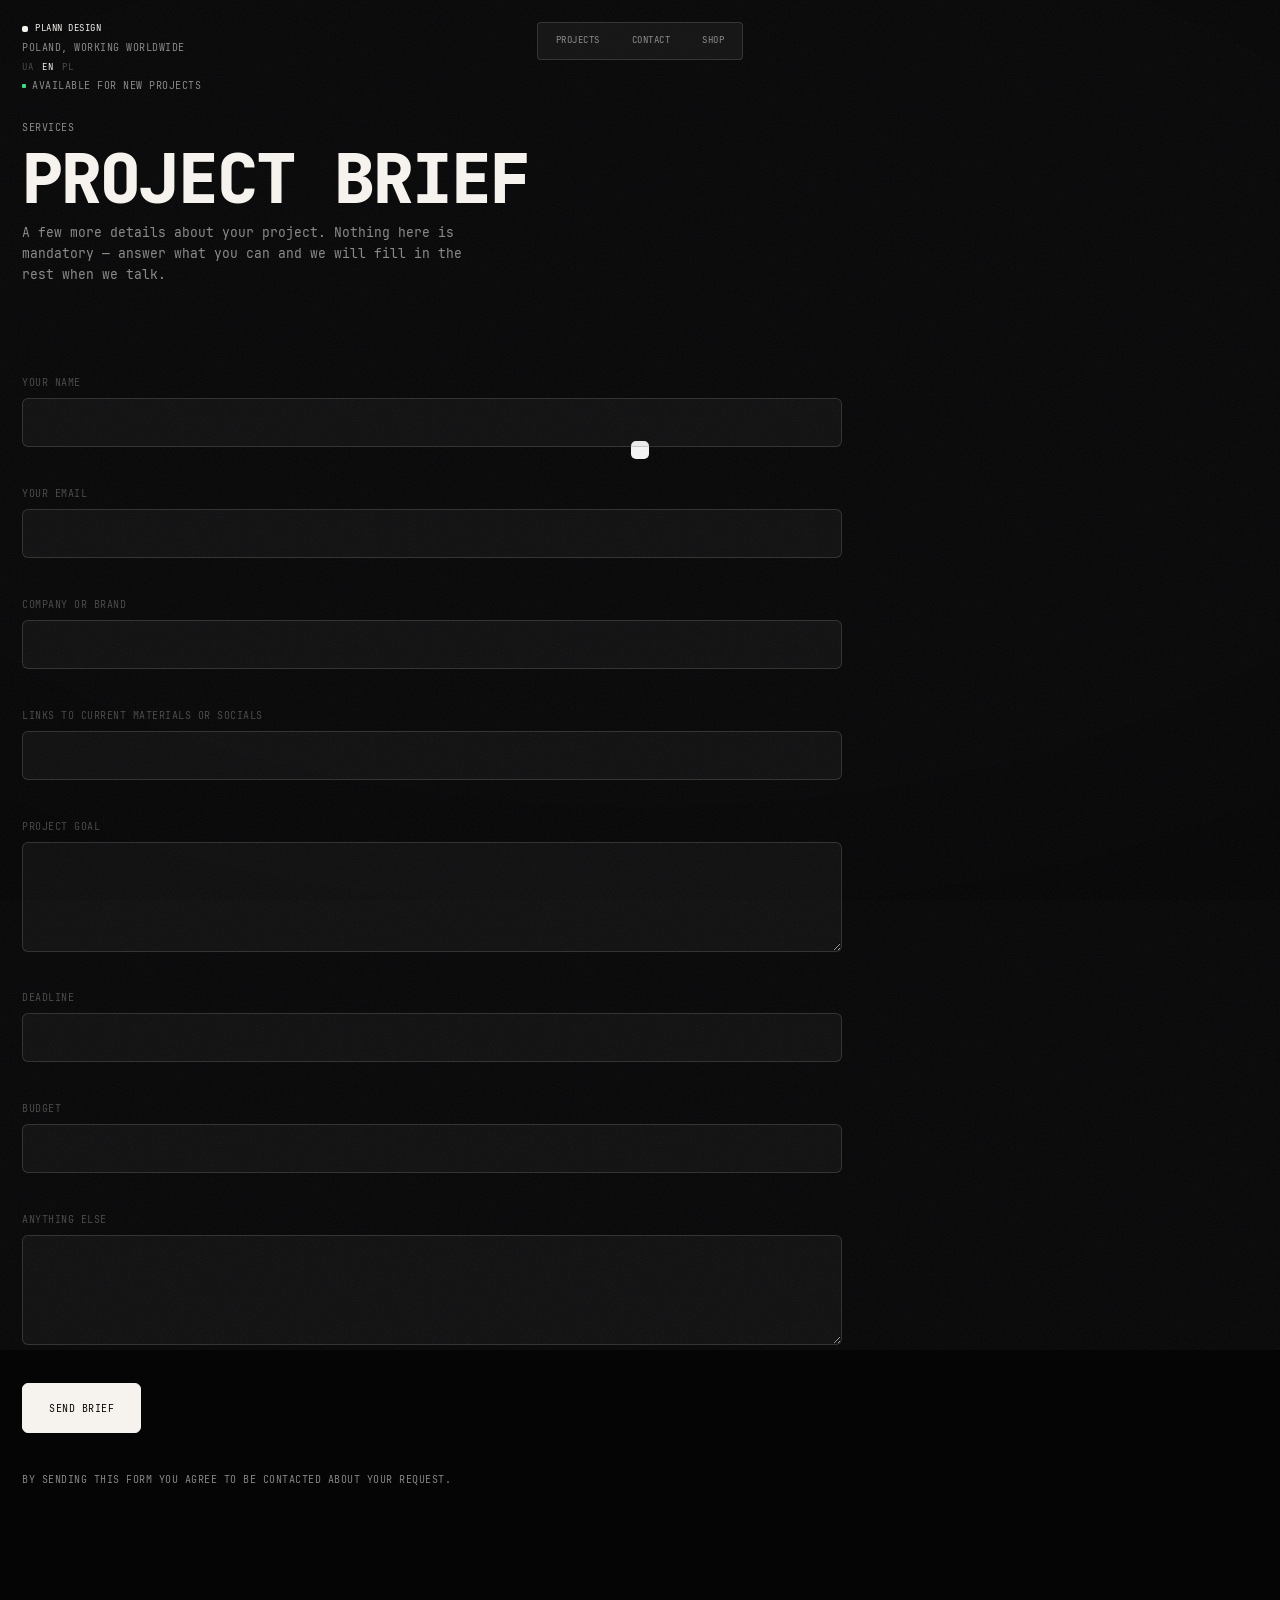
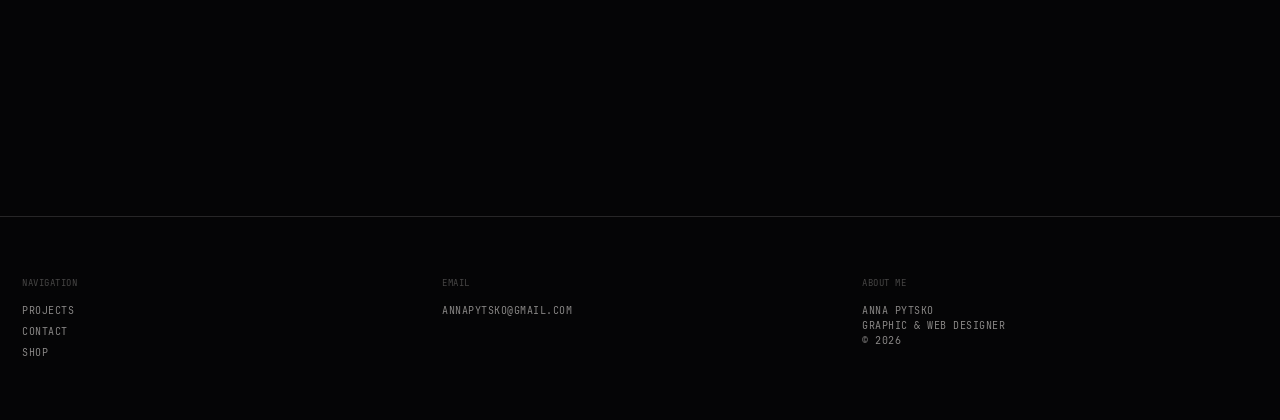
==== commit 46e0c4a4: "Drobniejszy tekst w rogach, mniejszy znak, menu po lewej na telefonie Teksty w rogach i znak z kwadr" ====
--- a/brief.html
+++ b/brief.html
@@ -9,24 +9,28 @@
   <meta name="robots" content="noindex">
   <link rel="icon" href="img/logo-pa-white.svg" type="image/svg+xml">
   <link rel="preload" href="fonts/JetBrainsMono-800.woff2" as="font" type="font/woff2" crossorigin>
-  <link rel="stylesheet" href="css/plann-pages.css?v=20261009b">
+  <link rel="stylesheet" href="css/plann-pages.css?v=20261015a">
 </head>
 <body data-meta-key="brief">
   <div class="vig" aria-hidden="true"></div>
   <div class="grain" aria-hidden="true"></div>
 
   <header class="head">
-    <a class="brand" href="index.html"><i aria-hidden="true"></i><span>PLANN design</span></a>
+    <div class="headL">
+      <a class="brand" href="index.html"><i aria-hidden="true"></i><span>PLANN design</span></a>
+      <div class="mute" data-i18n="ui.where">Poland, working worldwide</div>
+      <div class="lang" role="group" aria-label="Language">
+        <button type="button" data-lang="uk">UA</button>
+        <button type="button" data-lang="en">EN</button>
+        <button type="button" data-lang="pl">PL</button>
+      </div>
+      <div class="status"><i aria-hidden="true"></i><span data-i18n="hero.status">Available for new projects</span></div>
+    </div>
     <nav class="topnav" aria-label="Menu">
       <a href="index.html" data-i18n="nav.projects">Projects</a>
       <a href="contact.html" data-i18n="nav.contact">Contact</a>
       <a href="shop.html" data-i18n="nav.shop">Shop</a>
     </nav>
-    <div class="lang" role="group" aria-label="Language">
-      <button type="button" data-lang="uk">UA</button>
-      <button type="button" data-lang="en">EN</button>
-      <button type="button" data-lang="pl">PL</button>
-    </div>
   </header>
 
   <main class="page" id="main">
@@ -104,8 +108,8 @@
 
   <div class="cur" aria-hidden="true"><div class="r"><span data-i18n="cursor.view">View</span></div></div>
 
-  <script src="js/i18n.js?v=20261009b"></script>
-  <script src="js/plann-shell.js?v=20261009b"></script>
-  <script src="js/brief.js?v=20261009b"></script>
+  <script src="js/i18n.js?v=20261015a"></script>
+  <script src="js/plann-shell.js?v=20261015a"></script>
+  <script src="js/brief.js?v=20261015a"></script>
 </body>
 </html>
--- a/css/plann-pages.css
+++ b/css/plann-pages.css
@@ -25,8 +25,8 @@
   background: var(--ink);
   color: var(--bone);
   font-family: "JetBrains Mono", ui-monospace, Menlo, monospace;
-  font-size: 11px;
-  letter-spacing: .04em;
+  font-size: 10px;
+  letter-spacing: .05em;
   text-transform: uppercase;
   line-height: 1.5;
   -webkit-font-smoothing: antialiased;
@@ -65,14 +65,18 @@
 /* Szapka: marka po lewej, nawigacja po srodku, jezyk po prawej */
 .head {
   position: fixed; top: 0; left: 0; right: 0; z-index: 40;
-  display: grid; grid-template-columns: 1fr auto 1fr; align-items: center; gap: 16px;
+  display: grid; grid-template-columns: 1fr auto 1fr; align-items: start; gap: 16px;
   padding: var(--pad);
   pointer-events: none;
 }
 .head > * { pointer-events: auto; }
-.brand { display: flex; align-items: center; gap: 8px; font-size: 11px; }
-.brand i { width: 7px; height: 7px; border-radius: 2px; background: var(--bone); display: inline-block; animation: pl 2.4s ease-in-out infinite; }
+.brand { display: flex; align-items: center; gap: 7px; font-size: 9px; }
+.brand i { width: 6px; height: 6px; border-radius: 2px; background: var(--bone); display: inline-block; animation: pl 2.4s ease-in-out infinite; }
 @keyframes pl { 50% { opacity: .25; } }
+.headL { display: grid; gap: 4px; justify-items: start; }
+.mute { color: var(--mute); }
+.status { display: flex; align-items: center; gap: 6px; color: var(--mute); }
+.status i { width: 4px; height: 4px; border-radius: 1px; background: #3ddc84; display: inline-block; }
 .topnav {
   justify-self: center;
   display: flex; align-items: center; gap: 4px; padding: 4px;
@@ -80,15 +84,15 @@
   background: rgba(246, 242, 238, .05);
   -webkit-backdrop-filter: blur(14px); backdrop-filter: blur(14px);
 }
-.topnav a { padding: 8px 16px; border-radius: 3px; color: var(--mute); font-size: 10px; transition: color .3s, background-color .3s; }
+.topnav a { padding: 7px 14px; border-radius: 3px; color: var(--mute); font-size: 9px; transition: color .3s, background-color .3s; }
 .topnav a:hover { color: var(--bone); background: rgba(246, 242, 238, .08); }
 .topnav a[aria-current="page"] { color: var(--ink); background: var(--bone); }
-.lang { justify-self: end; display: flex; gap: 10px; }
-.lang button { background: none; border: 0; padding: 0; font-size: 10px; color: var(--faint); cursor: none; transition: color .3s; }
+.lang { display: flex; gap: 9px; margin-top: 2px; }
+.lang button { background: none; border: 0; padding: 0; font-size: 9px; color: var(--faint); cursor: none; transition: color .3s; }
 .lang button:hover, .lang button.on { color: var(--bone); }
 
 /* Tresc */
-.page { position: relative; z-index: 3; padding: calc(var(--pad) * 2 + 54px) var(--pad) calc(var(--pad) * 4); max-width: 1320px; margin: 0 auto; }
+.page { position: relative; z-index: 3; padding: calc(var(--pad) * 2 + 76px) var(--pad) calc(var(--pad) * 4); max-width: 1320px; margin: 0 auto; }
 .lead { display: grid; gap: 10px; margin-bottom: clamp(40px, 7vw, 90px); }
 .lead .label { color: var(--mute); }
 .h1 { font-size: clamp(30px, 6vw, 68px); font-weight: 800; letter-spacing: -.03em; line-height: 1; text-transform: uppercase; }
@@ -219,10 +223,11 @@
 
 @media (max-width: 760px) {
   :root { --pad: 16px; }
-  .head { grid-template-columns: 1fr auto; gap: 10px; }
-  .topnav { grid-column: 1 / -1; grid-row: 2; justify-self: start; }
-  .lang { justify-self: end; }
-  .page { padding-top: calc(var(--pad) * 2 + 96px); }
+  /* Telefon: menu u gory po lewej, blok z marka pod nim (15.10.2026) */
+  .head { grid-template-columns: 1fr; gap: 10px; }
+  .topnav { grid-row: 1; justify-self: start; }
+  .headL { grid-row: 2; }
+  .page { padding-top: calc(var(--pad) * 2 + 150px); }
   .pmodal__body { grid-template-columns: 1fr; }
   .fn__sumRow { grid-template-columns: 1fr; gap: 2px; }
 }
